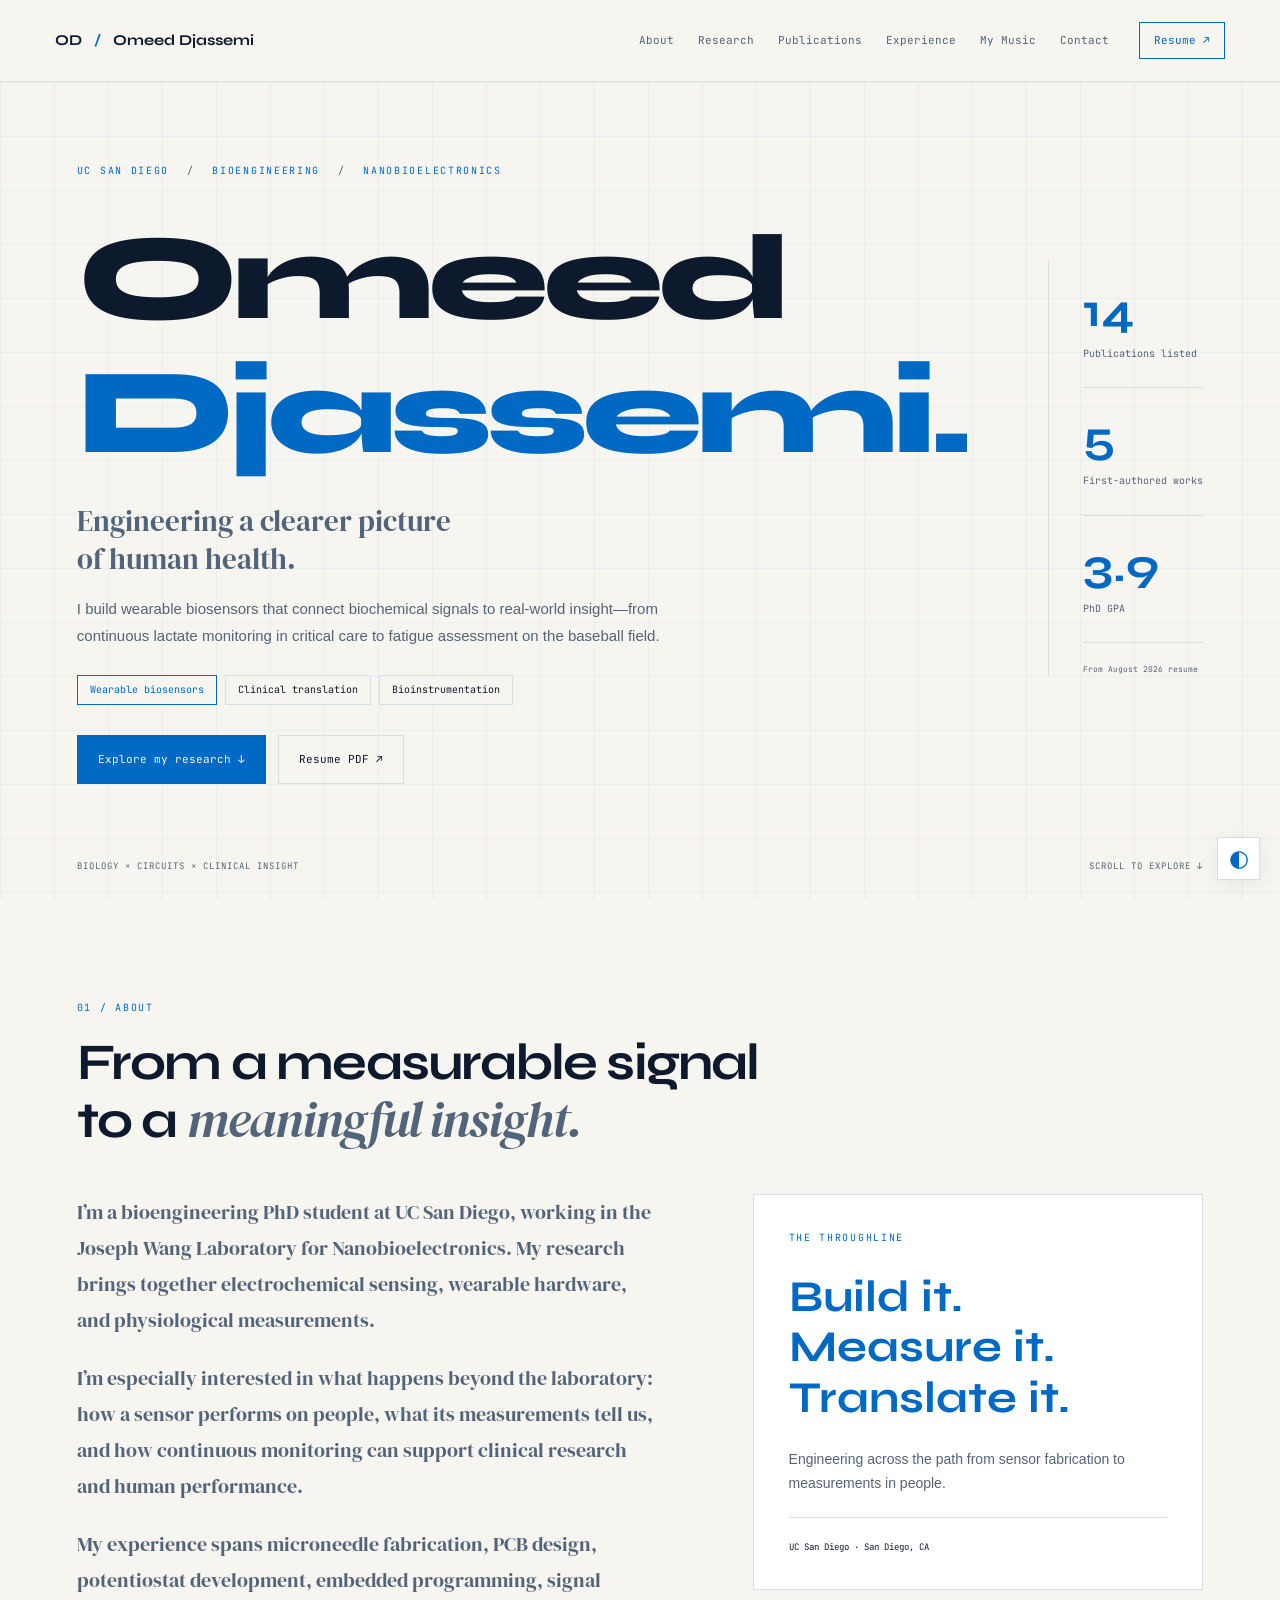
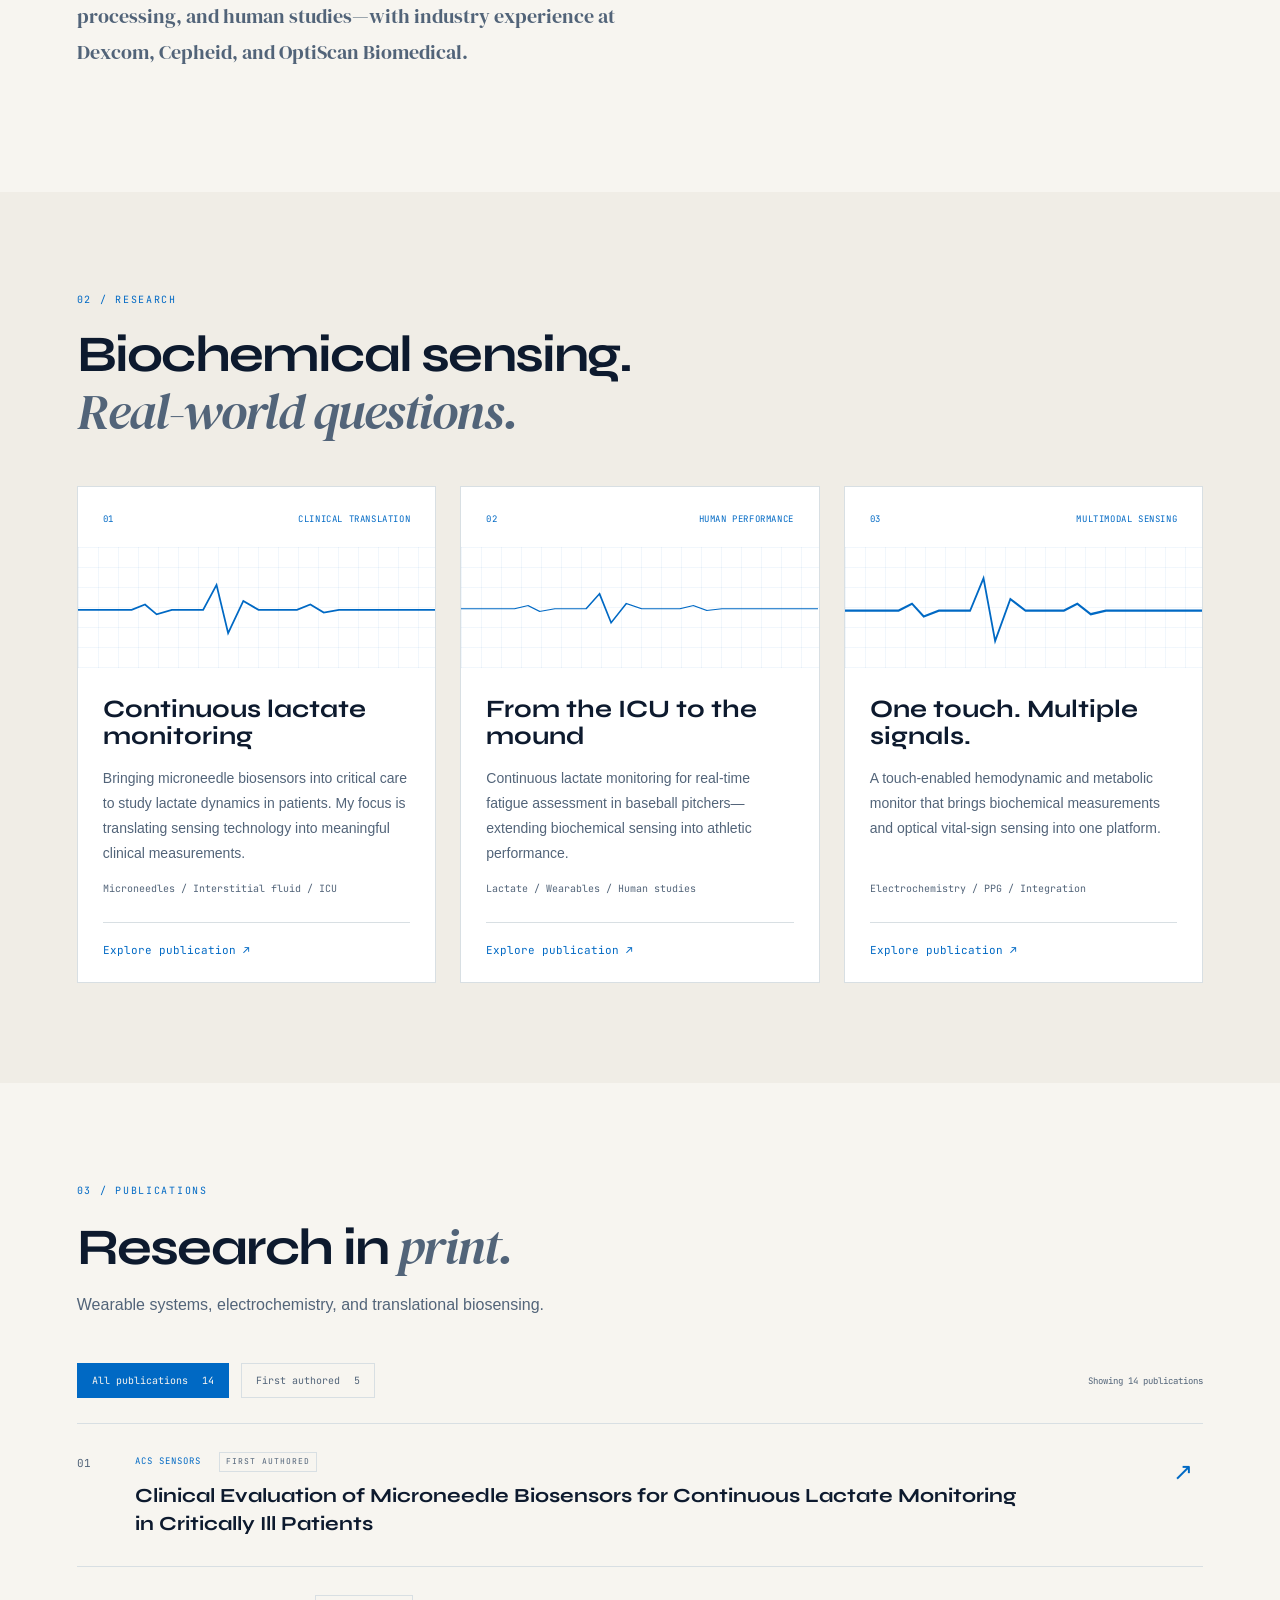
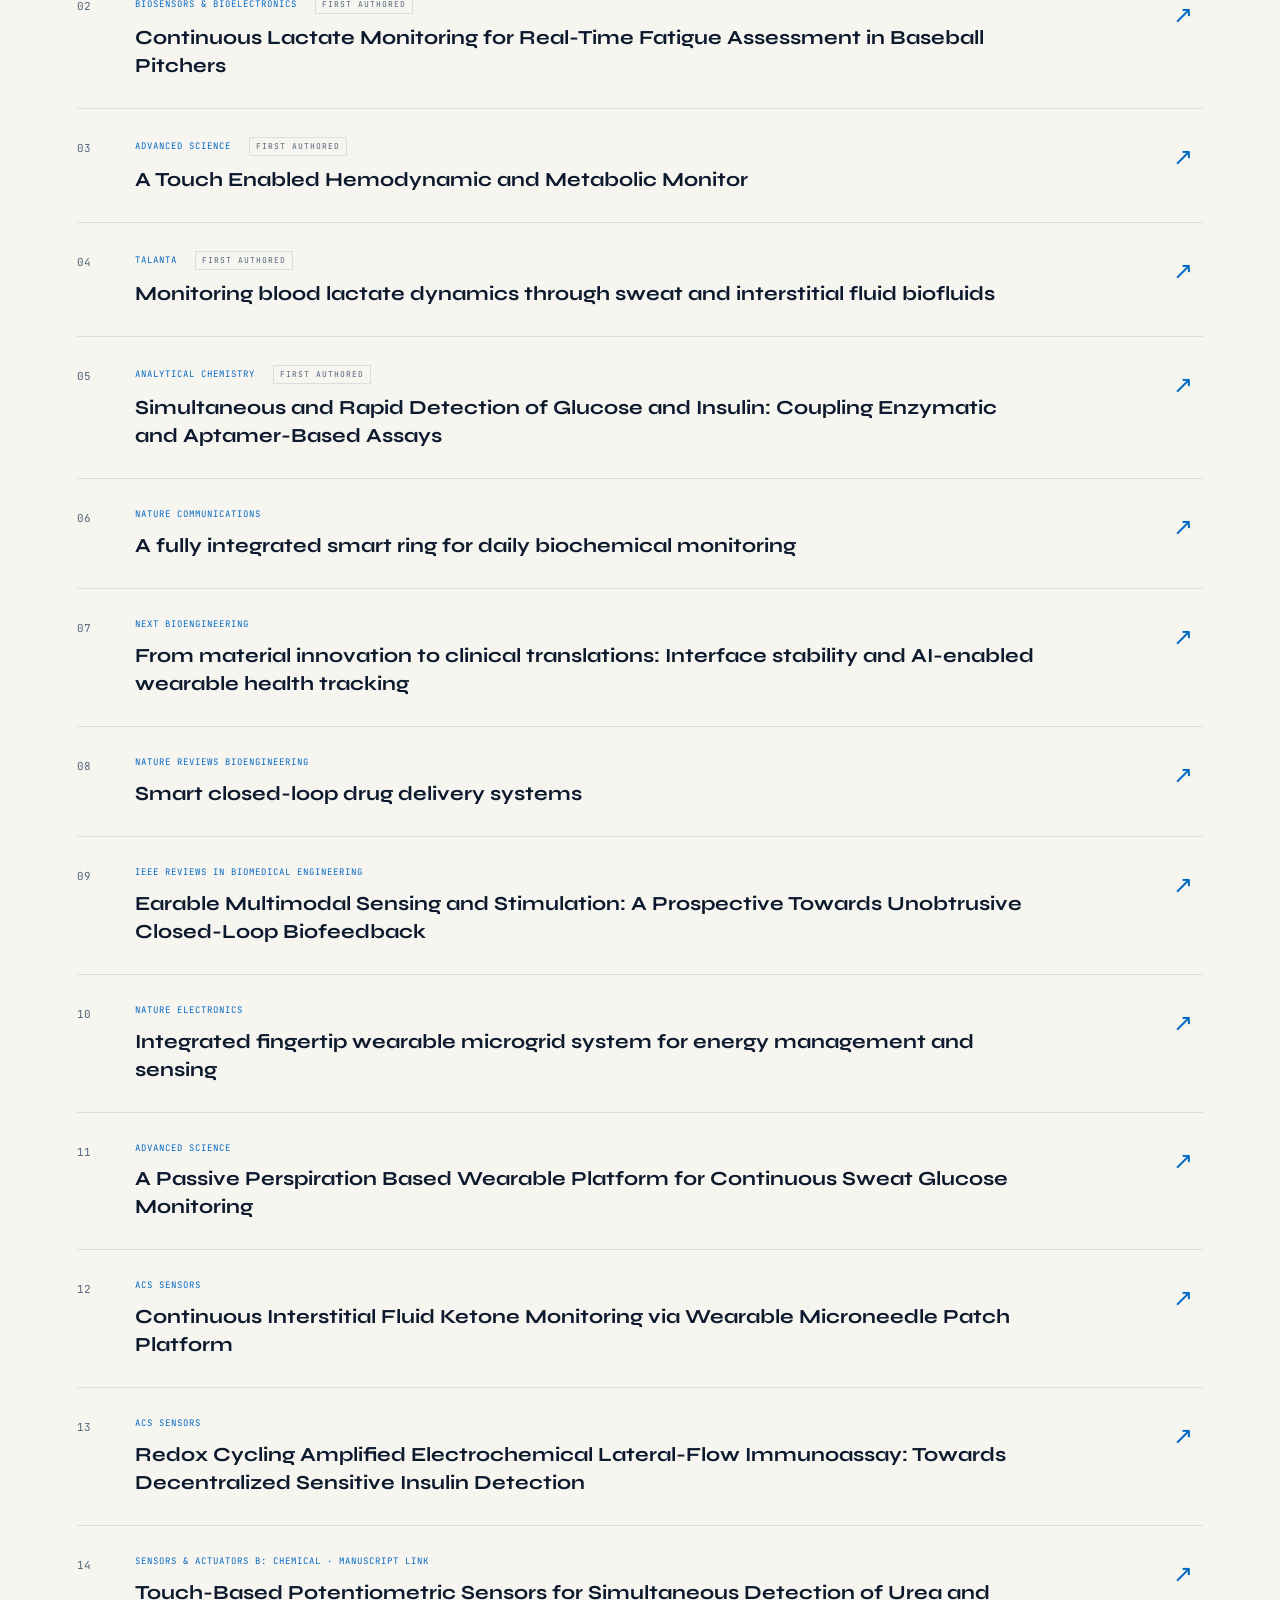
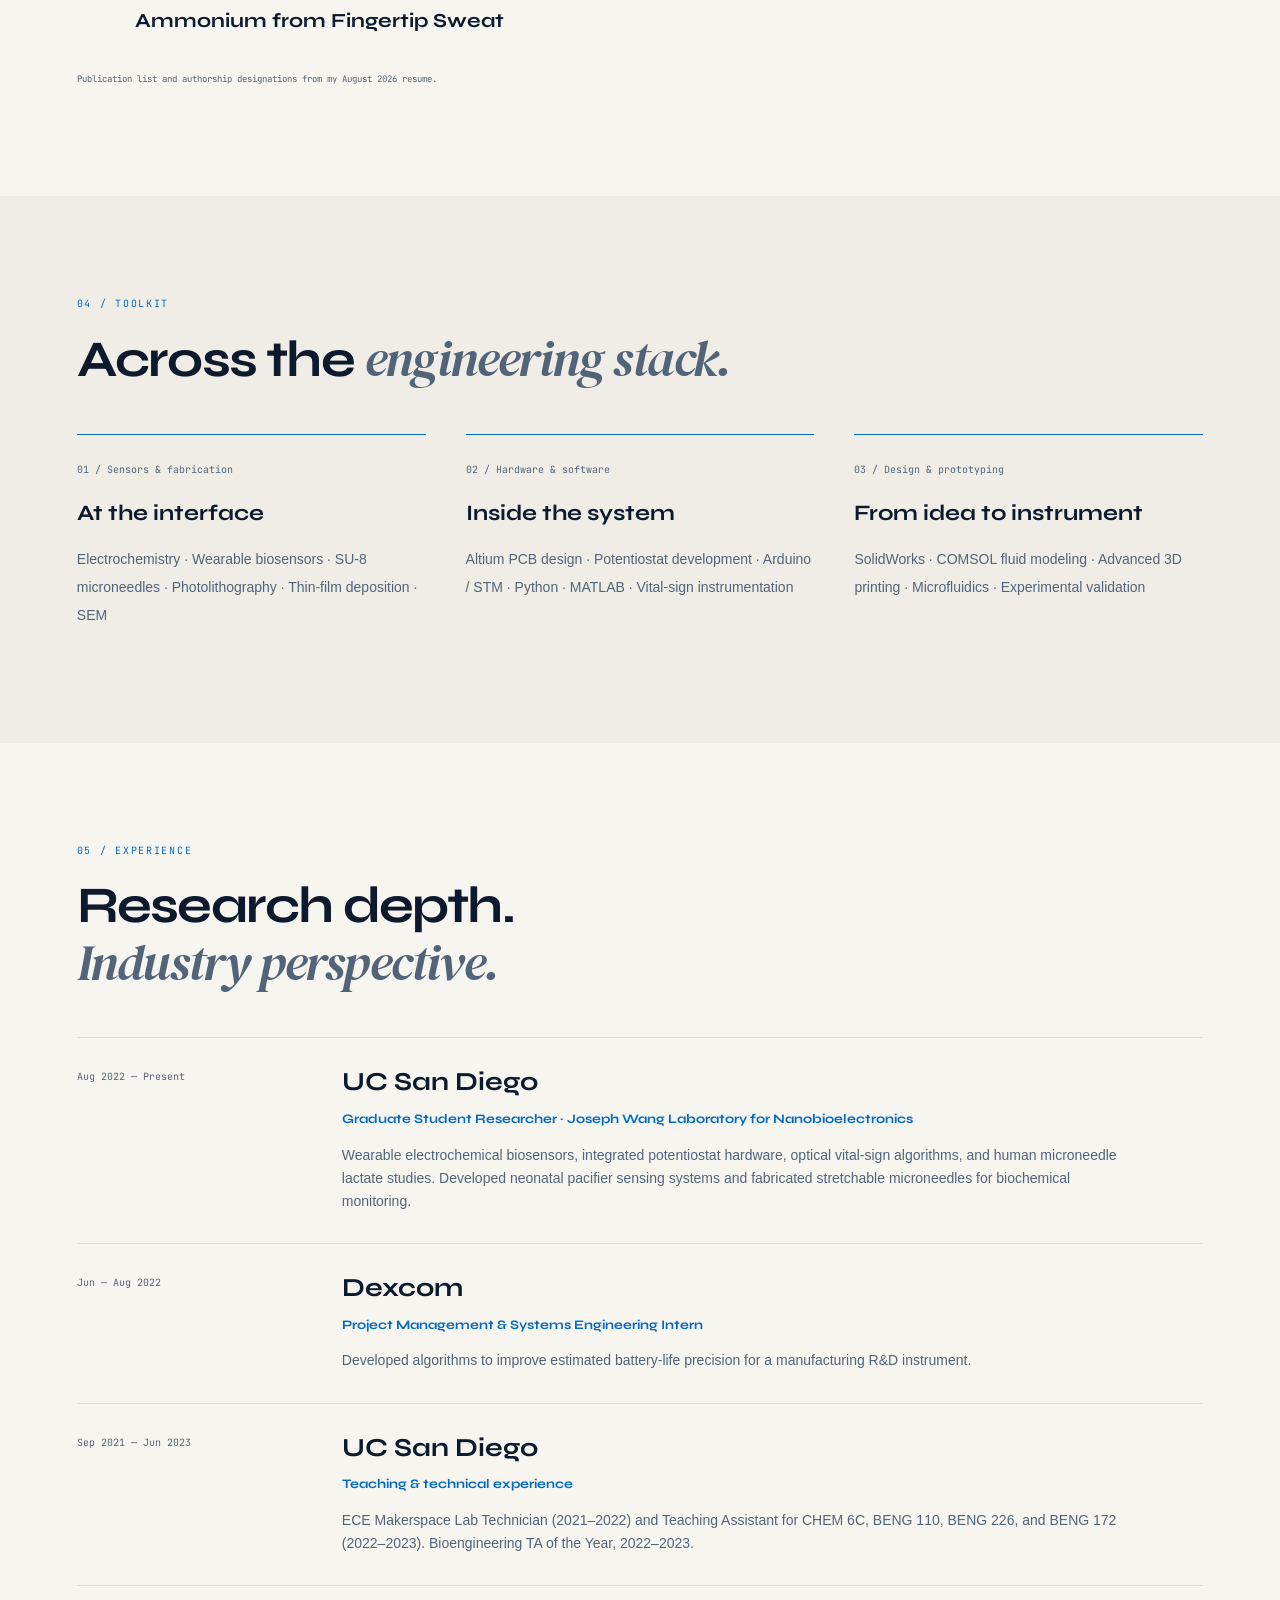
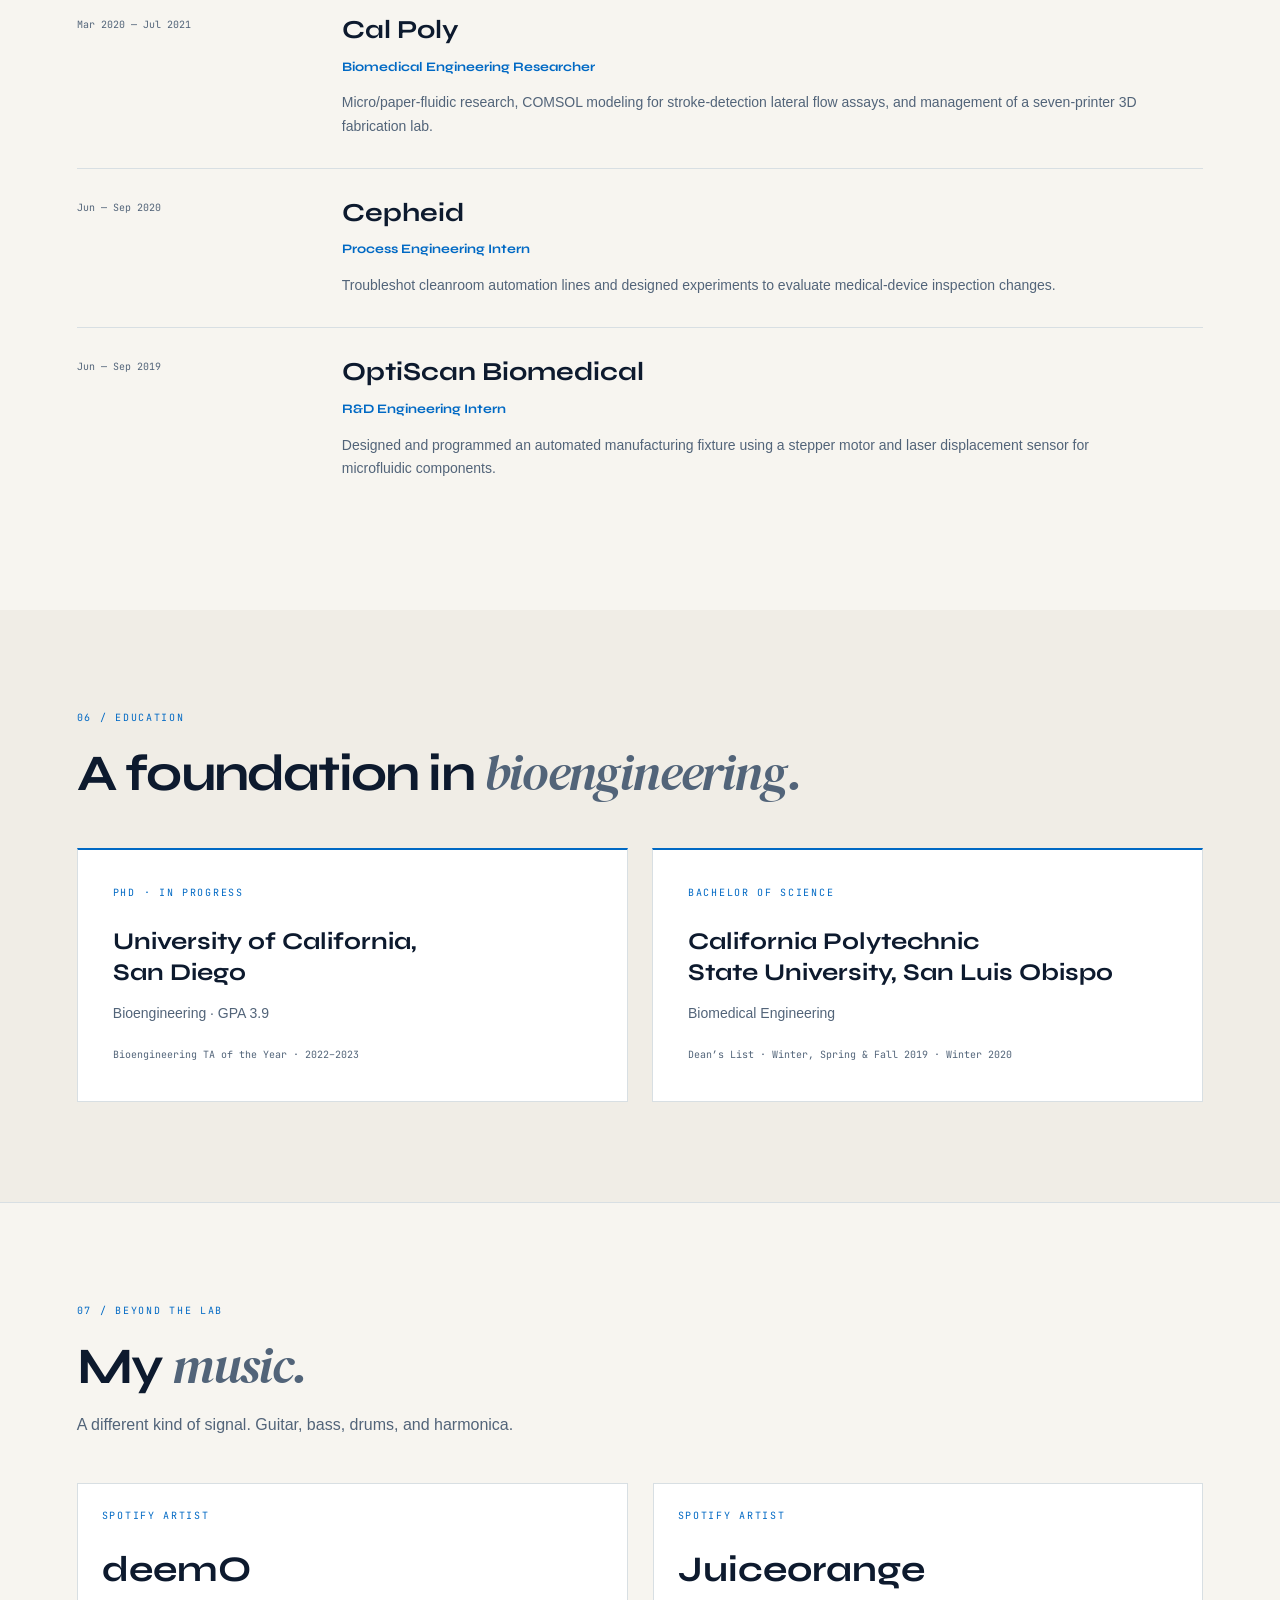
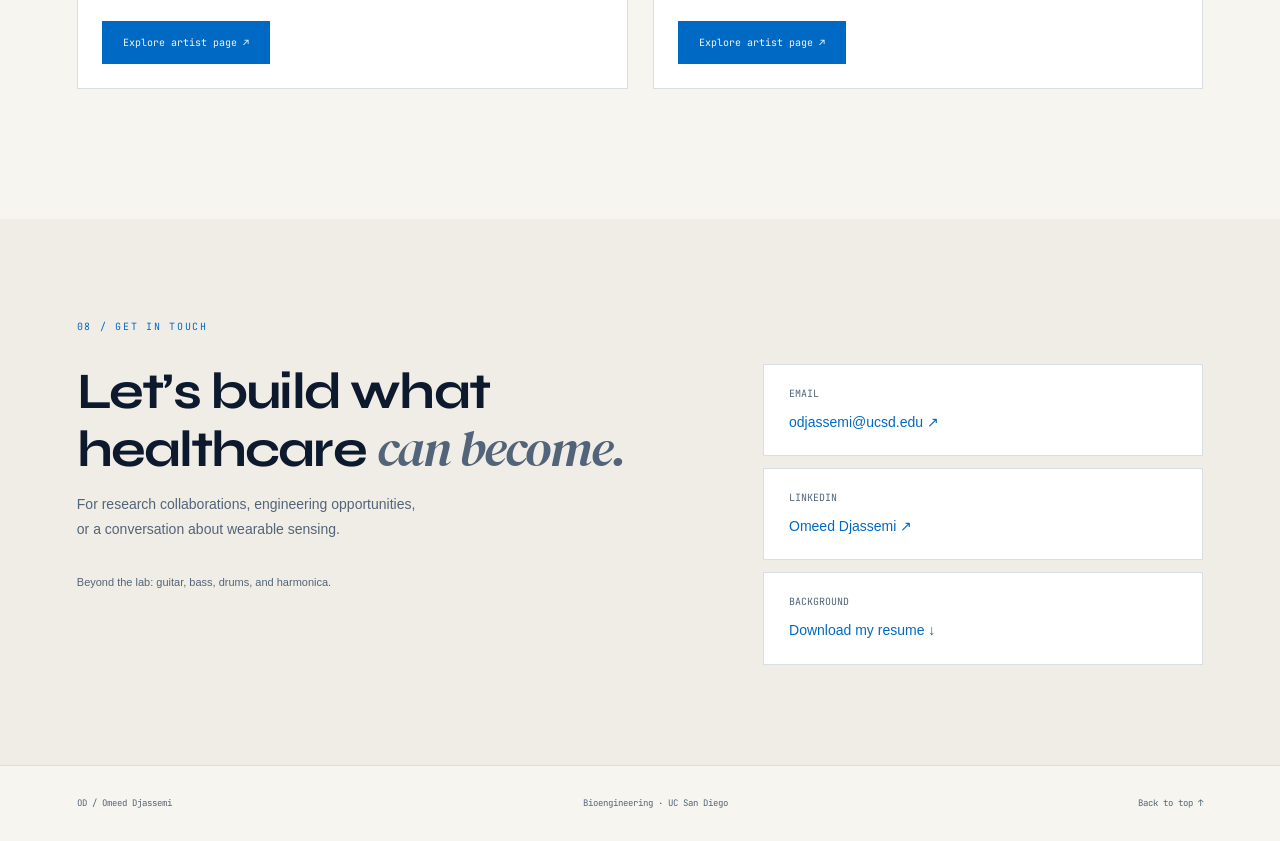
==== index.html @ f7136134 "Publish portfolio with research, publications, and music" ====
<!doctype html><html lang="en" data-theme="light"><head><meta charset="utf-8"><meta name="viewport" content="width=device-width, initial-scale=1"><title>Omeed Djassemi — Bioengineering & Wearable Biosensors</title><meta name="description" content="Omeed Djassemi, UC San Diego bioengineering researcher. Wearable biosensors, continuous lactate monitoring, and clinical translation."><meta name="theme-color" content="#f7f5f0"><link rel="stylesheet" href="style.css"><link rel="icon" href="favicon.svg" type="image/svg+xml"></head><body><a class="skip" href="#main">Skip to content</a><header><a class="logo" href="#home">OD<span> / </span>Omeed Djassemi</a><button id="menu" aria-label="Open navigation" aria-expanded="false" aria-controls="navigation">Menu +</button><nav id="navigation"><a href="#about">About</a><a href="#research">Research</a><a href="#publications">Publications</a><a href="#experience">Experience</a><a href="#music">My Music</a><a href="#contact">Contact</a></nav><a class="resume" href="resume.pdf" target="_blank" rel="noopener">Resume ↗</a></header><main id="main"><section class="hero" id="home"><div class="hero-main"><p class="eyebrow">UC San Diego <span>/</span> Bioengineering <span>/</span> Nanobioelectronics</p><h1>Omeed<br><span>Djassemi.</span></h1><p class="lead">Engineering a clearer picture<br>of human health.</p><p class="intro">I build wearable biosensors that connect biochemical signals to real-world insight—from continuous lactate monitoring in critical care to fatigue assessment on the baseball field.</p><div class="tags"><span>Wearable biosensors</span><span>Clinical translation</span><span>Bioinstrumentation</span></div><div class="actions"><a class="button primary" href="#research">Explore my research ↓</a><a class="button" href="resume.pdf" target="_blank" rel="noopener">Resume PDF ↗</a></div></div><aside class="hero-stats"><div><strong>14</strong><span>Publications listed</span></div><div><strong>5</strong><span>First-authored works</span></div><div><strong>3.9</strong><span>PhD GPA</span></div><small>From August 2026 resume</small></aside><div class="hero-foot"><span>Biology × Circuits × Clinical insight</span><a href="#about">Scroll to explore ↓</a></div></section><section id="about"><div class="section-heading"><span class="eyebrow">01 / About</span><h2>From a measurable signal<br>to a <em>meaningful insight.</em></h2></div><div class="about-grid"><div class="body-copy"><p>I’m a bioengineering PhD student at UC San Diego, working in the Joseph Wang Laboratory for Nanobioelectronics. My research brings together electrochemical sensing, wearable hardware, and physiological measurements.</p><p>I’m especially interested in what happens beyond the laboratory: how a sensor performs on people, what its measurements tell us, and how continuous monitoring can support clinical research and human performance.</p><p>My experience spans microneedle fabrication, PCB design, potentiostat development, embedded programming, signal processing, and human studies—with industry experience at Dexcom, Cepheid, and OptiScan Biomedical.</p></div><aside class="about-note"><span class="eyebrow">The throughline</span><h3>Build it.<br>Measure it.<br>Translate it.</h3><p>Engineering across the path from sensor fabrication to measurements in people.</p><div class="note-footer">UC San Diego · San Diego, CA</div></aside></div></section><section id="research" class="tinted"><div class="section-heading"><span class="eyebrow">02 / Research</span><h2>Biochemical sensing.<br><em>Real-world questions.</em></h2></div><div class="research-grid"><article class="research-card"><div class="card-top"><span>01</span><span>Clinical translation</span></div><div class="signal" aria-hidden="true"><svg viewBox="0 0 400 90"><path d="M0 48 H60 L75 42 L88 53 L105 48 H140 L155 20 L168 74 L185 38 L202 48 H245 L260 42 L275 51 L292 48 H400"/></svg></div><h3>Continuous lactate monitoring</h3><p>Bringing microneedle biosensors into critical care to study lactate dynamics in patients. My focus is translating sensing technology into meaningful clinical measurements.</p><span class="micro">Microneedles / Interstitial fluid / ICU</span><a href="https://doi.org/10.1021/acssensors.5c03699" target="_blank" rel="noopener">Explore publication ↗</a></article><article class="research-card"><div class="card-top"><span>02</span><span>Human performance</span></div><div class="signal" aria-hidden="true"><svg viewBox="0 0 400 90"><path d="M0 48 H60 L75 42 L88 53 L105 48 H140 L155 20 L168 74 L185 38 L202 48 H245 L260 42 L275 51 L292 48 H400"/></svg></div><h3>From the ICU to the mound</h3><p>Continuous lactate monitoring for real-time fatigue assessment in baseball pitchers—extending biochemical sensing into athletic performance.</p><span class="micro">Lactate / Wearables / Human studies</span><a href="https://doi.org/10.1016/j.bios.2026.118611" target="_blank" rel="noopener">Explore publication ↗</a></article><article class="research-card"><div class="card-top"><span>03</span><span>Multimodal sensing</span></div><div class="signal" aria-hidden="true"><svg viewBox="0 0 400 90"><path d="M0 48 H60 L75 42 L88 53 L105 48 H140 L155 20 L168 74 L185 38 L202 48 H245 L260 42 L275 51 L292 48 H400"/></svg></div><h3>One touch. Multiple signals.</h3><p>A touch-enabled hemodynamic and metabolic monitor that brings biochemical measurements and optical vital-sign sensing into one platform.</p><span class="micro">Electrochemistry / PPG / Integration</span><a href="https://doi.org/10.1002/advs.202502138" target="_blank" rel="noopener">Explore publication ↗</a></article></div></section><section id="publications"><div class="section-heading"><span class="eyebrow">03 / Publications</span><h2>Research in <em>print.</em></h2><p>Wearable systems, electrochemistry, and translational biosensing.</p></div><div class="pub-controls" role="group" aria-label="Publication filters"><button class="active" data-filter="all" aria-pressed="true">All publications <span>14</span></button><button data-filter="first" aria-pressed="false">First authored <span>5</span></button><span id="pub-count" aria-live="polite">Showing 14 publications</span></div><div class="pub-list"><article class="publication" data-first="true"><span class="pub-number">01</span><div><span class="eyebrow">ACS Sensors <b class="badge">First authored</b></span><h3><a href="https://doi.org/10.1021/acssensors.5c03699" target="_blank" rel="noopener">Clinical Evaluation of Microneedle Biosensors for Continuous Lactate Monitoring in Critically Ill Patients</a></h3></div><a class="arrow" href="https://doi.org/10.1021/acssensors.5c03699" aria-label="Read Clinical Evaluation of Microneedle Biosensors for Continuous Lactate Monitoring in Critically Ill Patients" target="_blank" rel="noopener">↗</a></article><article class="publication" data-first="true"><span class="pub-number">02</span><div><span class="eyebrow">Biosensors &amp; Bioelectronics <b class="badge">First authored</b></span><h3><a href="https://doi.org/10.1016/j.bios.2026.118611" target="_blank" rel="noopener">Continuous Lactate Monitoring for Real-Time Fatigue Assessment in Baseball Pitchers</a></h3></div><a class="arrow" href="https://doi.org/10.1016/j.bios.2026.118611" aria-label="Read Continuous Lactate Monitoring for Real-Time Fatigue Assessment in Baseball Pitchers" target="_blank" rel="noopener">↗</a></article><article class="publication" data-first="true"><span class="pub-number">03</span><div><span class="eyebrow">Advanced Science <b class="badge">First authored</b></span><h3><a href="https://doi.org/10.1002/advs.202502138" target="_blank" rel="noopener">A Touch Enabled Hemodynamic and Metabolic Monitor</a></h3></div><a class="arrow" href="https://doi.org/10.1002/advs.202502138" aria-label="Read A Touch Enabled Hemodynamic and Metabolic Monitor" target="_blank" rel="noopener">↗</a></article><article class="publication" data-first="true"><span class="pub-number">04</span><div><span class="eyebrow">Talanta <b class="badge">First authored</b></span><h3><a href="https://doi.org/10.1016/j.talanta.2025.128985" target="_blank" rel="noopener">Monitoring blood lactate dynamics through sweat and interstitial fluid biofluids</a></h3></div><a class="arrow" href="https://doi.org/10.1016/j.talanta.2025.128985" aria-label="Read Monitoring blood lactate dynamics through sweat and interstitial fluid biofluids" target="_blank" rel="noopener">↗</a></article><article class="publication" data-first="true"><span class="pub-number">05</span><div><span class="eyebrow">Analytical Chemistry <b class="badge">First authored</b></span><h3><a href="https://doi.org/10.1021/acs.analchem.4c04289" target="_blank" rel="noopener">Simultaneous and Rapid Detection of Glucose and Insulin: Coupling Enzymatic and Aptamer-Based Assays</a></h3></div><a class="arrow" href="https://doi.org/10.1021/acs.analchem.4c04289" aria-label="Read Simultaneous and Rapid Detection of Glucose and Insulin: Coupling Enzymatic and Aptamer-Based Assays" target="_blank" rel="noopener">↗</a></article><article class="publication" data-first="false"><span class="pub-number">06</span><div><span class="eyebrow">Nature Communications</span><h3><a href="https://doi.org/10.1038/s41467-026-75980-z" target="_blank" rel="noopener">A fully integrated smart ring for daily biochemical monitoring</a></h3></div><a class="arrow" href="https://doi.org/10.1038/s41467-026-75980-z" aria-label="Read A fully integrated smart ring for daily biochemical monitoring" target="_blank" rel="noopener">↗</a></article><article class="publication" data-first="false"><span class="pub-number">07</span><div><span class="eyebrow">Next Bioengineering</span><h3><a href="https://doi.org/10.1016/j.nxbio.2026.100038" target="_blank" rel="noopener">From material innovation to clinical translations: Interface stability and AI-enabled wearable health tracking</a></h3></div><a class="arrow" href="https://doi.org/10.1016/j.nxbio.2026.100038" aria-label="Read From material innovation to clinical translations: Interface stability and AI-enabled wearable health tracking" target="_blank" rel="noopener">↗</a></article><article class="publication" data-first="false"><span class="pub-number">08</span><div><span class="eyebrow">Nature Reviews Bioengineering</span><h3><a href="https://doi.org/10.1038/s44222-025-00328-z" target="_blank" rel="noopener">Smart closed-loop drug delivery systems</a></h3></div><a class="arrow" href="https://doi.org/10.1038/s44222-025-00328-z" aria-label="Read Smart closed-loop drug delivery systems" target="_blank" rel="noopener">↗</a></article><article class="publication" data-first="false"><span class="pub-number">09</span><div><span class="eyebrow">IEEE Reviews in Biomedical Engineering</span><h3><a href="https://doi.org/10.1109/RBME.2024.3508713" target="_blank" rel="noopener">Earable Multimodal Sensing and Stimulation: A Prospective Towards Unobtrusive Closed-Loop Biofeedback</a></h3></div><a class="arrow" href="https://doi.org/10.1109/RBME.2024.3508713" aria-label="Read Earable Multimodal Sensing and Stimulation: A Prospective Towards Unobtrusive Closed-Loop Biofeedback" target="_blank" rel="noopener">↗</a></article><article class="publication" data-first="false"><span class="pub-number">10</span><div><span class="eyebrow">Nature Electronics</span><h3><a href="https://doi.org/10.1038/s41928-024-01236-7" target="_blank" rel="noopener">Integrated fingertip wearable microgrid system for energy management and sensing</a></h3></div><a class="arrow" href="https://doi.org/10.1038/s41928-024-01236-7" aria-label="Read Integrated fingertip wearable microgrid system for energy management and sensing" target="_blank" rel="noopener">↗</a></article><article class="publication" data-first="false"><span class="pub-number">11</span><div><span class="eyebrow">Advanced Science</span><h3><a href="https://doi.org/10.1002/advs.202405518" target="_blank" rel="noopener">A Passive Perspiration Based Wearable Platform for Continuous Sweat Glucose Monitoring</a></h3></div><a class="arrow" href="https://doi.org/10.1002/advs.202405518" aria-label="Read A Passive Perspiration Based Wearable Platform for Continuous Sweat Glucose Monitoring" target="_blank" rel="noopener">↗</a></article><article class="publication" data-first="false"><span class="pub-number">12</span><div><span class="eyebrow">ACS Sensors</span><h3><a href="https://doi.org/10.1021/acssensors.3c02677" target="_blank" rel="noopener">Continuous Interstitial Fluid Ketone Monitoring via Wearable Microneedle Patch Platform</a></h3></div><a class="arrow" href="https://doi.org/10.1021/acssensors.3c02677" aria-label="Read Continuous Interstitial Fluid Ketone Monitoring via Wearable Microneedle Patch Platform" target="_blank" rel="noopener">↗</a></article><article class="publication" data-first="false"><span class="pub-number">13</span><div><span class="eyebrow">ACS Sensors</span><h3><a href="https://doi.org/10.1021/acssensors.3c01445" target="_blank" rel="noopener">Redox Cycling Amplified Electrochemical Lateral-Flow Immunoassay: Towards Decentralized Sensitive Insulin Detection</a></h3></div><a class="arrow" href="https://doi.org/10.1021/acssensors.3c01445" aria-label="Read Redox Cycling Amplified Electrochemical Lateral-Flow Immunoassay: Towards Decentralized Sensitive Insulin Detection" target="_blank" rel="noopener">↗</a></article><article class="publication" data-first="false"><span class="pub-number">14</span><div><span class="eyebrow">Sensors &amp; Actuators B: Chemical · manuscript link</span><h3><a href="https://doi.org/10.2139/ssrn.4748241" target="_blank" rel="noopener">Touch-Based Potentiometric Sensors for Simultaneous Detection of Urea and Ammonium from Fingertip Sweat</a></h3></div><a class="arrow" href="https://doi.org/10.2139/ssrn.4748241" aria-label="Read Touch-Based Potentiometric Sensors for Simultaneous Detection of Urea and Ammonium from Fingertip Sweat" target="_blank" rel="noopener">↗</a></article></div><p class="source-note">Publication list and authorship designations from my August 2026 resume.</p></section><section id="skills" class="tinted"><div class="section-heading"><span class="eyebrow">04 / Toolkit</span><h2>Across the <em>engineering stack.</em></h2></div><div class="skills-grid"><div><span class="micro">01 / Sensors & fabrication</span><h3>At the interface</h3><p>Electrochemistry · Wearable biosensors · SU-8 microneedles · Photolithography · Thin-film deposition · SEM</p></div><div><span class="micro">02 / Hardware & software</span><h3>Inside the system</h3><p>Altium PCB design · Potentiostat development · Arduino / STM · Python · MATLAB · Vital-sign instrumentation</p></div><div><span class="micro">03 / Design & prototyping</span><h3>From idea to instrument</h3><p>SolidWorks · COMSOL fluid modeling · Advanced 3D printing · Microfluidics · Experimental validation</p></div></div></section><section id="experience"><div class="section-heading"><span class="eyebrow">05 / Experience</span><h2>Research depth.<br><em>Industry perspective.</em></h2></div><article class="timeline"><span class="micro">Aug 2022 — Present</span><div><h3>UC San Diego</h3><h4>Graduate Student Researcher · Joseph Wang Laboratory for Nanobioelectronics</h4><p>Wearable electrochemical biosensors, integrated potentiostat hardware, optical vital-sign algorithms, and human microneedle lactate studies. Developed neonatal pacifier sensing systems and fabricated stretchable microneedles for biochemical monitoring.</p></div></article><article class="timeline"><span class="micro">Jun — Aug 2022</span><div><h3>Dexcom</h3><h4>Project Management & Systems Engineering Intern</h4><p>Developed algorithms to improve estimated battery-life precision for a manufacturing R&D instrument.</p></div></article><article class="timeline"><span class="micro">Sep 2021 — Jun 2023</span><div><h3>UC San Diego</h3><h4>Teaching & technical experience</h4><p>ECE Makerspace Lab Technician (2021–2022) and Teaching Assistant for CHEM 6C, BENG 110, BENG 226, and BENG 172 (2022–2023). Bioengineering TA of the Year, 2022–2023.</p></div></article><article class="timeline"><span class="micro">Mar 2020 — Jul 2021</span><div><h3>Cal Poly</h3><h4>Biomedical Engineering Researcher</h4><p>Micro/paper-fluidic research, COMSOL modeling for stroke-detection lateral flow assays, and management of a seven-printer 3D fabrication lab.</p></div></article><article class="timeline"><span class="micro">Jun — Sep 2020</span><div><h3>Cepheid</h3><h4>Process Engineering Intern</h4><p>Troubleshot cleanroom automation lines and designed experiments to evaluate medical-device inspection changes.</p></div></article><article class="timeline"><span class="micro">Jun — Sep 2019</span><div><h3>OptiScan Biomedical</h3><h4>R&D Engineering Intern</h4><p>Designed and programmed an automated manufacturing fixture using a stepper motor and laser displacement sensor for microfluidic components.</p></div></article></section><section id="education" class="tinted"><div class="section-heading"><span class="eyebrow">06 / Education</span><h2>A foundation in <em>bioengineering.</em></h2></div><div class="education-grid"><article><span class="eyebrow">PhD · In progress</span><h3>University of California,<br>San Diego</h3><p>Bioengineering · GPA 3.9</p><span class="micro">Bioengineering TA of the Year · 2022–2023</span></article><article><span class="eyebrow">Bachelor of Science</span><h3>California Polytechnic<br>State University, San Luis Obispo</h3><p>Biomedical Engineering</p><span class="micro">Dean’s List · Winter, Spring & Fall 2019 · Winter 2020</span></article></div></section><section id="music" class="music-section"><div class="section-heading"><span class="eyebrow">07 / Beyond the lab</span><h2>My <em>music.</em></h2><p id="music-description">A different kind of signal. Guitar, bass, drums, and harmonica.</p></div><div id="music-content"></div></section><section id="contact" class="tinted"><span class="eyebrow">08 / Get in touch</span><div class="contact-grid"><div><h2>Let’s build what<br>healthcare <em>can become.</em></h2><p>For research collaborations, engineering opportunities,<br>or a conversation about wearable sensing.</p><p class="personal">Beyond the lab: guitar, bass, drums, and harmonica.</p></div><div class="contact-links"><a href="mailto:odjassemi@ucsd.edu"><span class="micro">Email</span><strong>odjassemi@ucsd.edu ↗</strong></a><a href="https://www.linkedin.com/in/omeed-djassemi/" target="_blank" rel="noopener"><span class="micro">LinkedIn</span><strong>Omeed Djassemi ↗</strong></a><a href="resume.pdf" target="_blank" rel="noopener"><span class="micro">Background</span><strong>Download my resume ↓</strong></a></div></div></section></main><footer><span>OD / Omeed Djassemi</span><span>Bioengineering · UC San Diego</span><a href="#home">Back to top ↑</a></footer><button id="theme" aria-label="Switch to dark mode" title="Switch color theme">◐</button><script src="music-config.js"></script><script src="music.js"></script><script src="script.js"></script></body></html>
---- style.css ----
@import url('https://fonts.googleapis.com/css2?family=Syne:wght@400;500;600;700;800&family=JetBrains+Mono:wght@400;500&family=DM+Serif+Display:ital@0;1&display=swap');
:root{--bg:#f7f5f0;--tint:#f0ede6;--surface:#fff;--ink:#0d1a2e;--muted:#526479;--blue:#0069c4;--border:#d8dfe3;--grid:rgba(0,105,196,.055)}[data-theme=dark]{--bg:#080e16;--tint:#101925;--surface:#142132;--ink:#edf2f7;--muted:#a3b3c5;--blue:#52bfff;--border:#2a3a4d;--grid:rgba(82,191,255,.055)}*{box-sizing:border-box}html{scroll-behavior:smooth;scroll-padding-top:90px}body{margin:0;background:var(--bg);color:var(--ink);font-family:Arial,sans-serif;line-height:1.65}a{color:inherit;text-decoration:none}button{font:inherit;cursor:pointer}a,button{-webkit-tap-highlight-color:transparent}a:focus-visible,button:focus-visible{outline:3px solid var(--blue);outline-offset:5px}header{min-height:82px;position:sticky;top:0;z-index:10;display:flex;align-items:center;gap:30px;padding:18px 4.3%;background:var(--bg);border-bottom:1px solid var(--border)}.logo{font-family:'Syne',sans-serif;font-weight:700;white-space:nowrap;font-size:15px}.logo span{color:var(--blue);padding:0 8px}nav{margin-left:auto;display:flex;gap:24px}nav a,.resume,.eyebrow,.micro,.tags,.button,.hero-foot,.hero-stats span,.hero-stats small,.pub-controls,.source-note,footer,.card-top,.note-footer{font-family:'JetBrains Mono',monospace}nav a{font-size:11px;color:var(--muted)}nav a:hover,nav a.current{color:var(--blue)}.resume{font-size:11px;color:var(--blue);border:1px solid var(--blue);padding:8px 14px}#menu{display:none}section{padding:100px max(6%,calc((100vw - 1280px)/2));scroll-margin-top:0}.hero{position:relative;min-height:calc(100svh - 82px);display:flex;align-items:center;gap:60px;padding-top:65px;padding-bottom:110px;background-image:linear-gradient(var(--grid) 1px,transparent 1px),linear-gradient(90deg,var(--grid) 1px,transparent 1px);background-size:54px 54px}.hero-main{flex:1}.eyebrow{font-size:10px;color:var(--blue);letter-spacing:1.7px;text-transform:uppercase;display:block}.hero .eyebrow span{padding:0 10px;color:var(--muted)}h1,h2,h3,h4{font-family:'Syne',Arial,sans-serif;line-height:1.1;margin:0}h1{font-size:clamp(70px,9.5vw,145px);font-weight:800;letter-spacing:-6px;margin:32px 0 24px}h1>span{color:var(--blue)}.lead{font-family:'DM Serif Display',Georgia,serif;font-size:29px;line-height:1.3;margin:0 0 16px}.intro{max-width:620px;font-size:15px;color:var(--muted);line-height:1.8}.tags{display:flex;flex-wrap:wrap;gap:8px;margin-top:26px}.tags span{font-size:10px;padding:6px 12px;border:1px solid var(--border);background:var(--bg)}.tags span:first-child{color:var(--blue);border-color:var(--blue)}.actions{display:flex;flex-wrap:wrap;gap:12px;margin-top:30px}.button{font-size:11px;padding:14px 20px;border:1px solid var(--border)}.primary{background:var(--blue);border-color:var(--blue);color:var(--bg)}.button:hover{transform:translateY(-2px)}.hero-stats{min-width:145px;border-left:1px solid var(--border);padding-left:34px}.hero-stats div{padding:22px 0;border-bottom:1px solid var(--border)}.hero-stats strong{font:700 47px 'Syne',sans-serif;color:var(--blue);display:block}.hero-stats span{font-size:10px;color:var(--muted)}.hero-stats small{display:block;font-size:8px;max-width:120px;color:var(--muted);margin-top:20px}.hero-foot{position:absolute;left:6%;right:6%;bottom:26px;display:flex;justify-content:space-between;font-size:9px;text-transform:uppercase;letter-spacing:1px;color:var(--muted)}.section-heading{margin-bottom:45px}.section-heading .eyebrow{margin-bottom:18px}h2{font-size:clamp(32px,4vw,54px);font-weight:700;letter-spacing:-1.8px}h2 em{font-family:'DM Serif Display',Georgia,serif;font-weight:400;color:var(--muted)}.section-heading>p,section p{color:var(--muted)}.about-grid{display:grid;grid-template-columns:1.3fr 1fr;gap:90px}.body-copy p{font-family:'DM Serif Display',Georgia,serif;font-size:20px;line-height:1.8;margin:0 0 22px}.about-note{border:1px solid var(--border);padding:35px;background:var(--surface);align-self:start}.about-note h3{font-size:44px;line-height:1.15;margin:25px 0;color:var(--blue)}.about-note p{font-size:14px}.note-footer{font-size:9px;border-top:1px solid var(--border);padding-top:22px;margin-top:22px}.tinted{background:var(--tint)}.research-grid{display:grid;grid-template-columns:repeat(3,1fr);gap:24px}.research-card{background:var(--surface);padding:25px;border:1px solid var(--border);display:flex;flex-direction:column}.card-top{display:flex;justify-content:space-between;font-size:9px;color:var(--blue);text-transform:uppercase;letter-spacing:.6px}.signal{margin:20px -25px 28px;background-image:linear-gradient(var(--grid) 1px,transparent 1px),linear-gradient(90deg,var(--grid) 1px,transparent 1px);background-size:20px 20px;padding:20px 0}.signal svg{width:100%;display:block;stroke:var(--blue);stroke-width:2;fill:none}.research-card:nth-child(2) .signal svg{transform:scaleY(.6)}.research-card:nth-child(3) .signal svg{transform:scaleY(1.3)}.research-card h3{font-size:25px;min-height:56px}.research-card p{font-size:14px;line-height:1.8}.micro{font-size:10px;color:var(--muted);line-height:1.7}.research-card .micro{margin-top:auto}.research-card>a{display:block;font:11px 'JetBrains Mono',monospace;border-top:1px solid var(--border);padding-top:20px;margin-top:25px;color:var(--blue)}.pub-controls{display:flex;align-items:center;gap:12px;margin-bottom:25px}.pub-controls button{font:10px 'JetBrains Mono',monospace;padding:10px 14px;border:1px solid var(--border);color:var(--muted);background:transparent}.pub-controls button.active{background:var(--blue);border-color:var(--blue);color:var(--bg)}.pub-controls button span{margin-left:8px}.pub-controls>span{margin-left:auto;color:var(--muted);font-size:9px}.publication{display:grid;grid-template-columns:40px 1fr 30px;gap:18px;padding:28px 0;border-top:1px solid var(--border);align-items:start}.publication[hidden]{display:none}.pub-number{font:11px 'JetBrains Mono',monospace;color:var(--muted);padding-top:4px}.publication h3{font-size:20px;line-height:1.4;margin-top:10px;max-width:900px}.publication h3 a:hover{color:var(--blue)}.publication .eyebrow{font-size:9px;letter-spacing:1px}.badge{display:inline-block;font-size:8px;font-weight:400;margin-left:12px;border:1px solid var(--border);padding:2px 6px;color:var(--muted)}.arrow{color:var(--blue);font-size:24px}.source-note{font-size:9px}.skills-grid{display:grid;grid-template-columns:repeat(3,1fr);gap:40px}.skills-grid>div{border-top:1px solid var(--blue);padding-top:20px}.skills-grid h3{font-size:22px;margin:20px 0}.skills-grid p{font-size:14px;line-height:2}.timeline{display:grid;grid-template-columns:220px 1fr;gap:45px;padding:30px 0;border-top:1px solid var(--border)}.timeline h3{font-size:26px}.timeline h4{font-size:13px;line-height:1.6;color:var(--blue);margin:12px 0}.timeline p{font-size:14px;max-width:800px;margin-bottom:0}.education-grid{display:grid;grid-template-columns:1fr 1fr;gap:24px}.education-grid article{padding:35px;background:var(--surface);border:1px solid var(--border);border-top:2px solid var(--blue)}.education-grid h3{margin-top:25px;font-size:24px;line-height:1.3}.education-grid p{font-size:14px}.contact-grid{display:grid;grid-template-columns:1.4fr 1fr;gap:70px;margin-top:28px}.contact-grid p{font-size:14px;line-height:1.8}.personal{font-size:11px!important;margin-top:30px}.contact-links{display:grid;gap:12px}.contact-links a{padding:20px 25px;border:1px solid var(--border);background:var(--surface)}.contact-links a:hover{border-color:var(--blue)}.contact-links span{display:block;text-transform:uppercase;margin-bottom:7px}.contact-links strong{font-size:14px;font-weight:500;color:var(--blue)}footer{display:flex;justify-content:space-between;gap:20px;padding:30px 6%;border-top:1px solid var(--border);font-size:9px;color:var(--muted)}#theme{position:fixed;right:20px;bottom:20px;z-index:20;width:43px;height:43px;border:1px solid var(--border);background:var(--surface);color:var(--blue);font-size:23px;box-shadow:0 4px 20px #0001}.skip{position:fixed;top:-100px;z-index:30;background:var(--surface);padding:15px}.skip:focus{top:0}@media(min-width:1600px){.hero-foot{left:calc((100vw - 1280px)/2);right:calc((100vw - 1280px)/2)}}@media(max-width:1100px){nav{gap:14px}header{gap:20px}.logo{font-size:12px}.hero{gap:25px}.hero-stats{padding-left:22px}.research-grid{gap:12px}.research-card{padding:20px}.signal{margin-left:-20px;margin-right:-20px}.about-grid{gap:40px}}@media(max-width:800px){header{padding:14px 6%;min-height:70px;flex-wrap:wrap}.logo{font-size:13px}#menu{display:block;margin-left:auto;border:0;background:none;color:var(--ink);font:11px 'JetBrains Mono',monospace}.resume{font-size:10px}nav{display:none;order:4;flex-basis:100%;margin:0;padding:12px 0;flex-wrap:wrap;gap:20px}nav.open{display:flex}.hero{min-height:auto;padding-top:55px;padding-bottom:85px}.hero-stats{display:none}h1{font-size:clamp(64px,14vw,105px);letter-spacing:-4px}.hero .eyebrow{font-size:8px;line-height:2}.hero .eyebrow span{padding:0 3px}.hero-foot{font-size:7px;gap:20px}.lead{font-size:26px}.intro{font-size:14px}.about-grid,.research-grid,.education-grid,.contact-grid{grid-template-columns:1fr;gap:30px}.research-card h3{min-height:0}.research-card .signal{max-height:150px;overflow:hidden}.skills-grid{grid-template-columns:1fr;gap:30px}section{padding:65px 6%}.body-copy p{font-size:18px}.timeline{grid-template-columns:1fr;gap:12px}.publication{grid-template-columns:23px 1fr 18px;gap:10px}.publication h3{font-size:17px}.badge{margin:7px 0 0;display:table}.pub-controls{flex-wrap:wrap}.pub-controls>span{width:100%;margin:0}.pub-controls button{font-size:9px;padding:10px}.contact-grid{gap:30px}footer{flex-wrap:wrap;padding-right:70px}.about-note h3{font-size:38px}h2{letter-spacing:-1px}}@media(prefers-reduced-motion:reduce){html{scroll-behavior:auto}*{transition:none!important;animation:none!important}}

/* Music and browser-local configuration editor */
.music-section{border-top:1px solid var(--border)}.music-empty{padding:40px;border:1px solid var(--border);background:var(--surface);border-left:3px solid var(--blue)}.music-empty h3{font-size:30px}.music-empty p{max-width:650px;margin-bottom:0}.spotify-link{display:inline-block;margin-bottom:30px}.music-grid{display:grid;grid-template-columns:1fr 1fr;gap:25px}.music-grid article{padding:24px;background:var(--surface);border:1px solid var(--border)}.music-grid h3{font-size:22px;line-height:1.4;margin-bottom:15px}.music-grid p{font-size:14px}.music-grid iframe{width:100%;border:0;border-radius:12px;display:block;margin:18px 0}.music-grid article>a{font:10px 'JetBrains Mono',monospace;color:var(--blue)}.editor{max-width:1000px;margin:auto;padding:55px 6%}.editor h1{font-size:48px;letter-spacing:-2px}.editor h2{font-size:30px;letter-spacing:-1px;margin-top:30px}.editor>p{color:var(--muted)}.editor label{display:block;font-size:14px;margin:22px 0}.editor input,.editor textarea{display:block;width:100%;padding:14px;margin-top:8px;background:var(--surface);color:var(--ink);border:1px solid var(--border);font:inherit}.editor input:focus,.editor textarea:focus{outline:2px solid var(--blue)}.editor small{color:var(--muted);display:block;margin-top:6px}.editor fieldset{margin:20px 0;padding:20px;border:1px solid var(--border)}.editor legend{font:11px 'JetBrains Mono',monospace;color:var(--blue)}.editor-actions{display:flex;gap:12px;flex-wrap:wrap;margin-top:25px}.editor .button{color:var(--blue);background:var(--surface)}.editor .primary{color:var(--bg);background:var(--blue)}#editor-status{min-height:26px;color:var(--blue);font-size:13px}.editor-preview{padding:40px 0;border-top:1px solid var(--border);margin-top:40px}@media(max-width:1100px){nav{gap:12px}nav a{font-size:10px}}@media(max-width:700px){.music-grid{grid-template-columns:1fr}.music-empty{padding:25px}.editor h1{font-size:38px}.editor .music-grid article{padding:16px}}

.artist-grid{margin-bottom:30px}.artist-grid .eyebrow{margin-bottom:20px}.artist-grid h3{font-size:36px;margin-bottom:26px}.artist-grid .spotify-link{margin-bottom:0;color:var(--bg)}
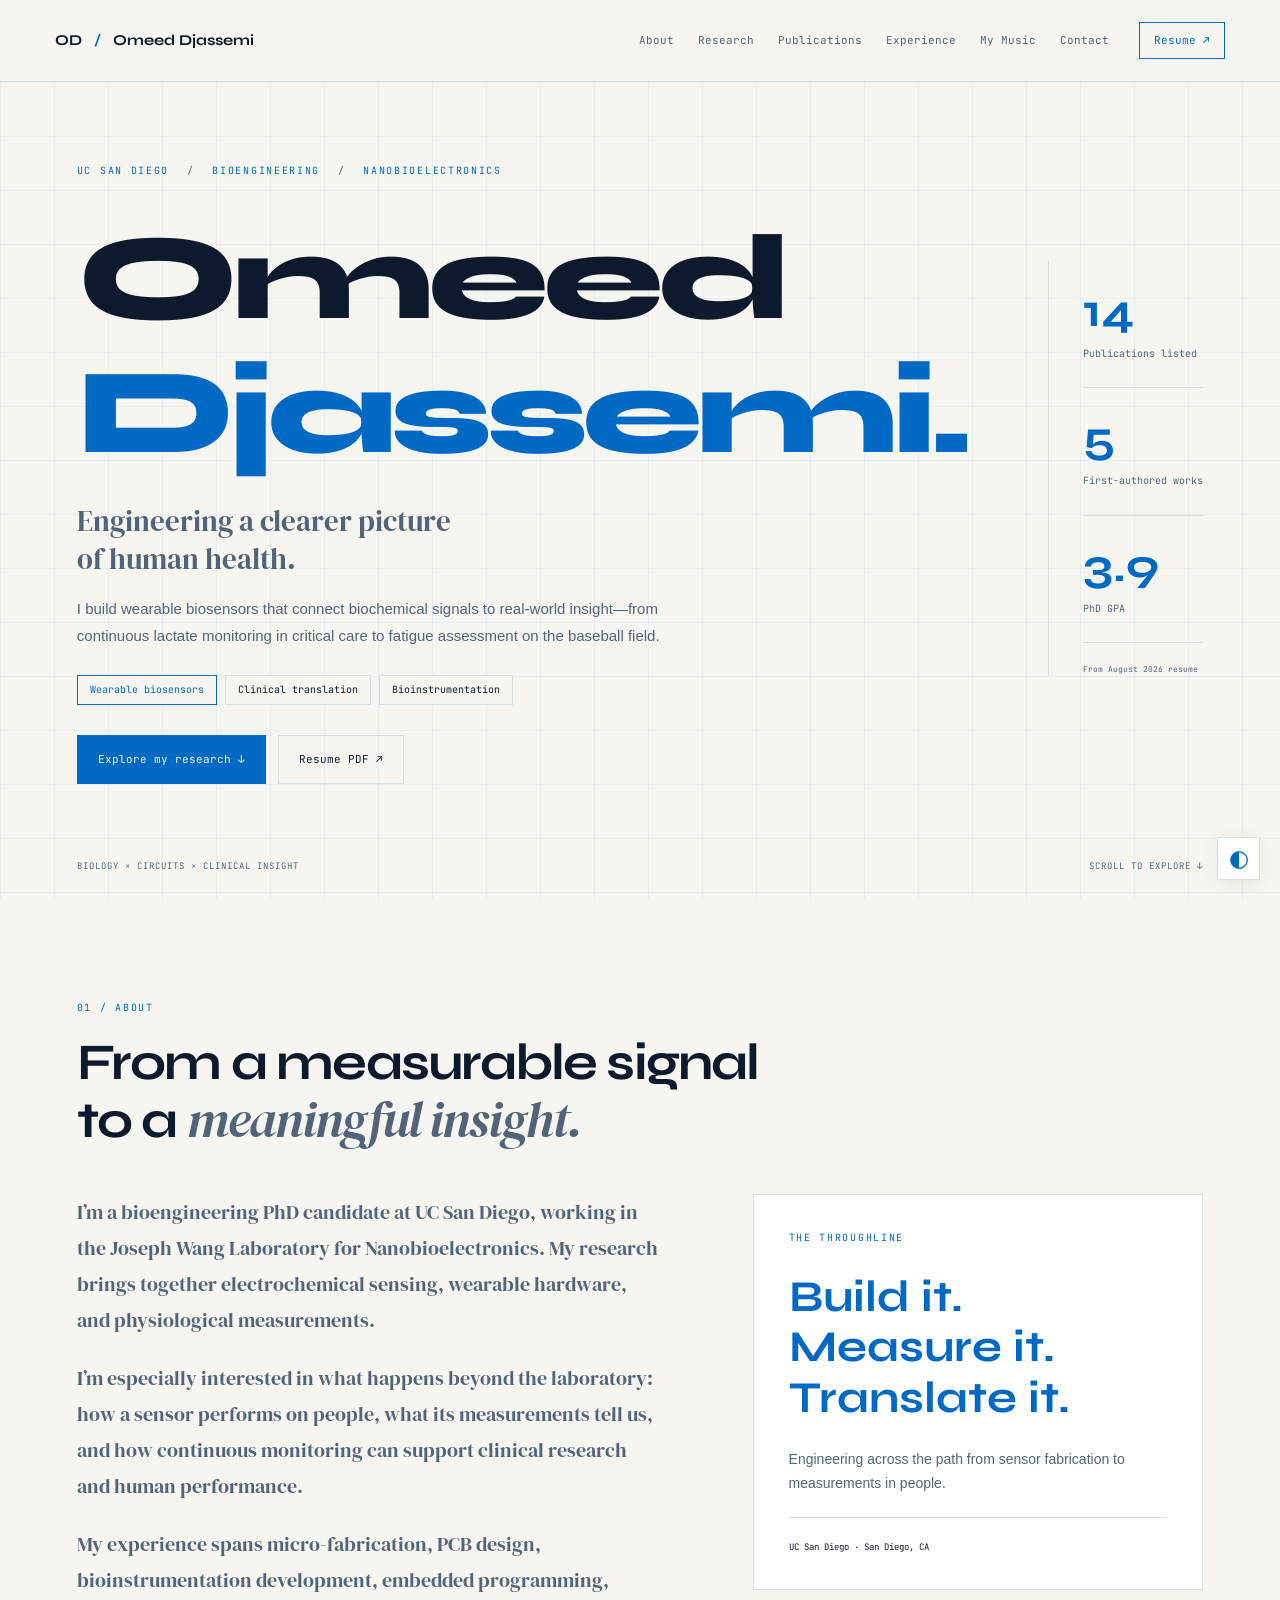
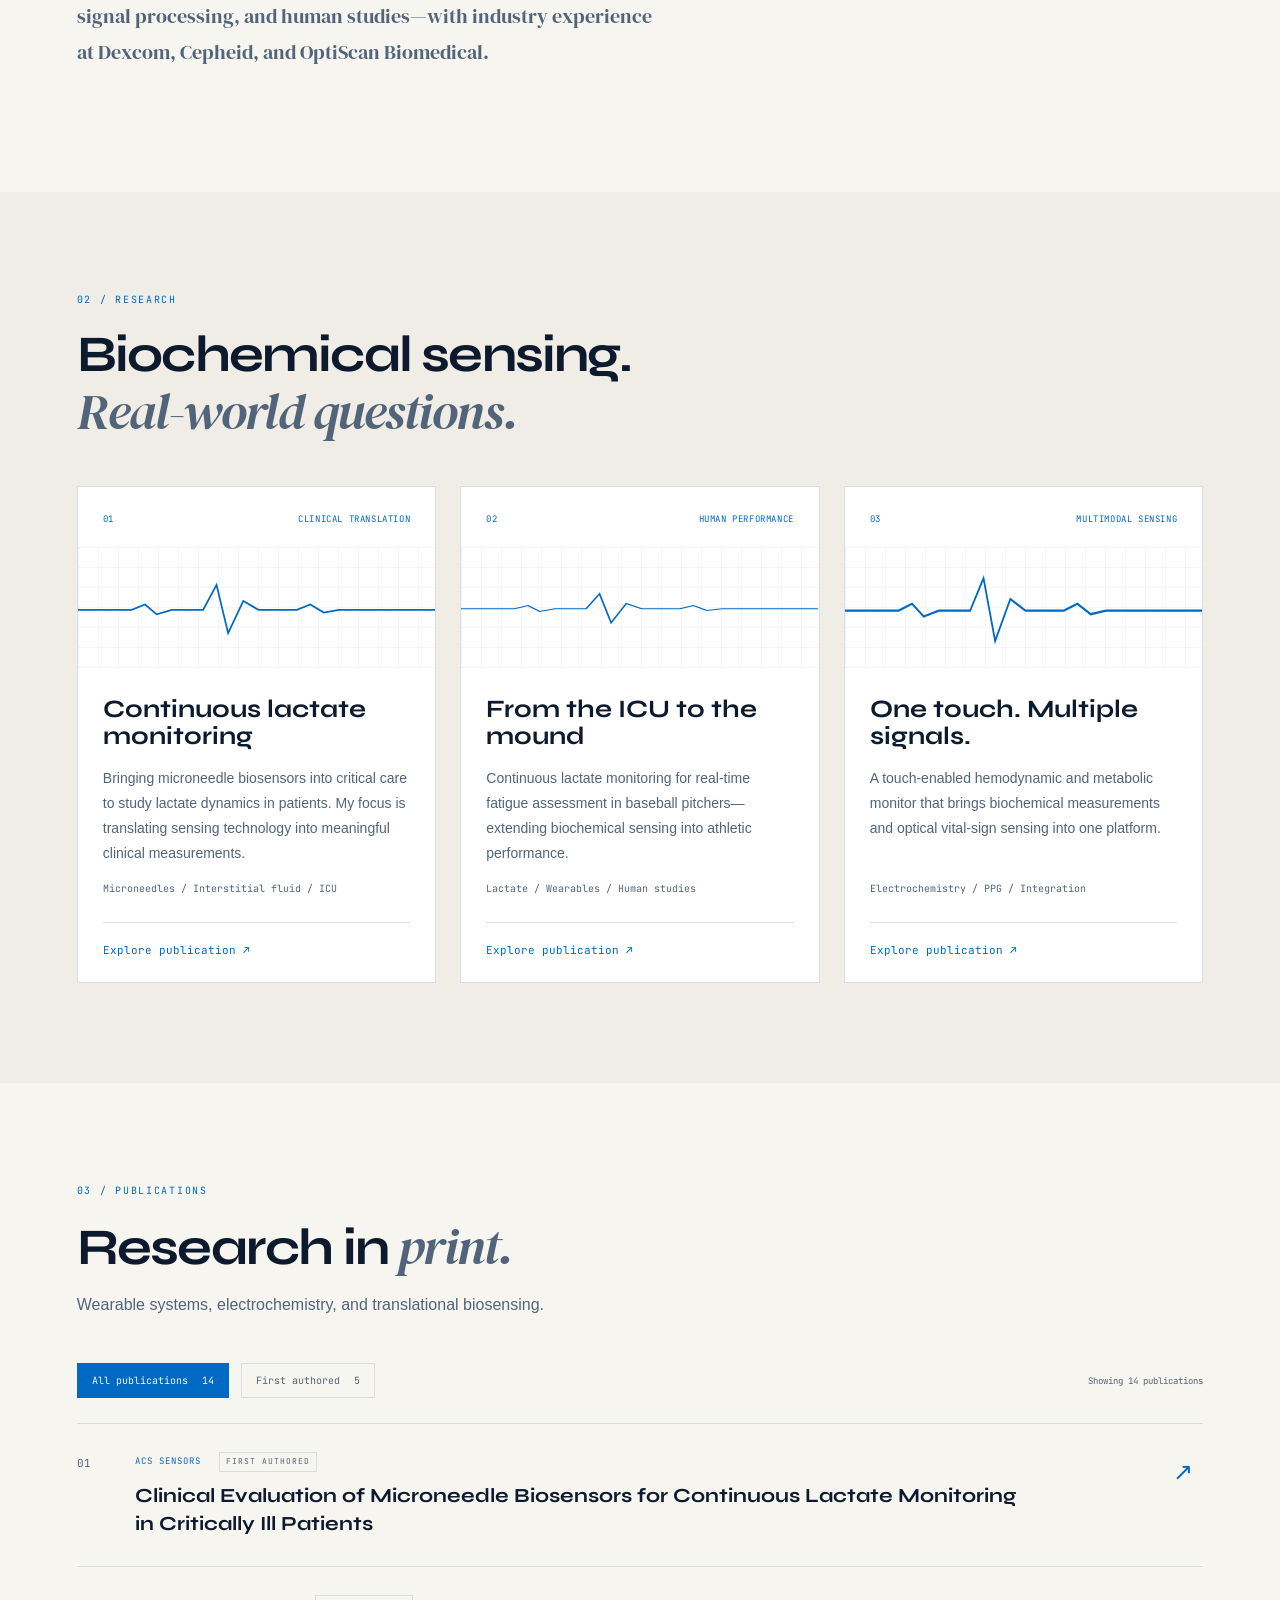
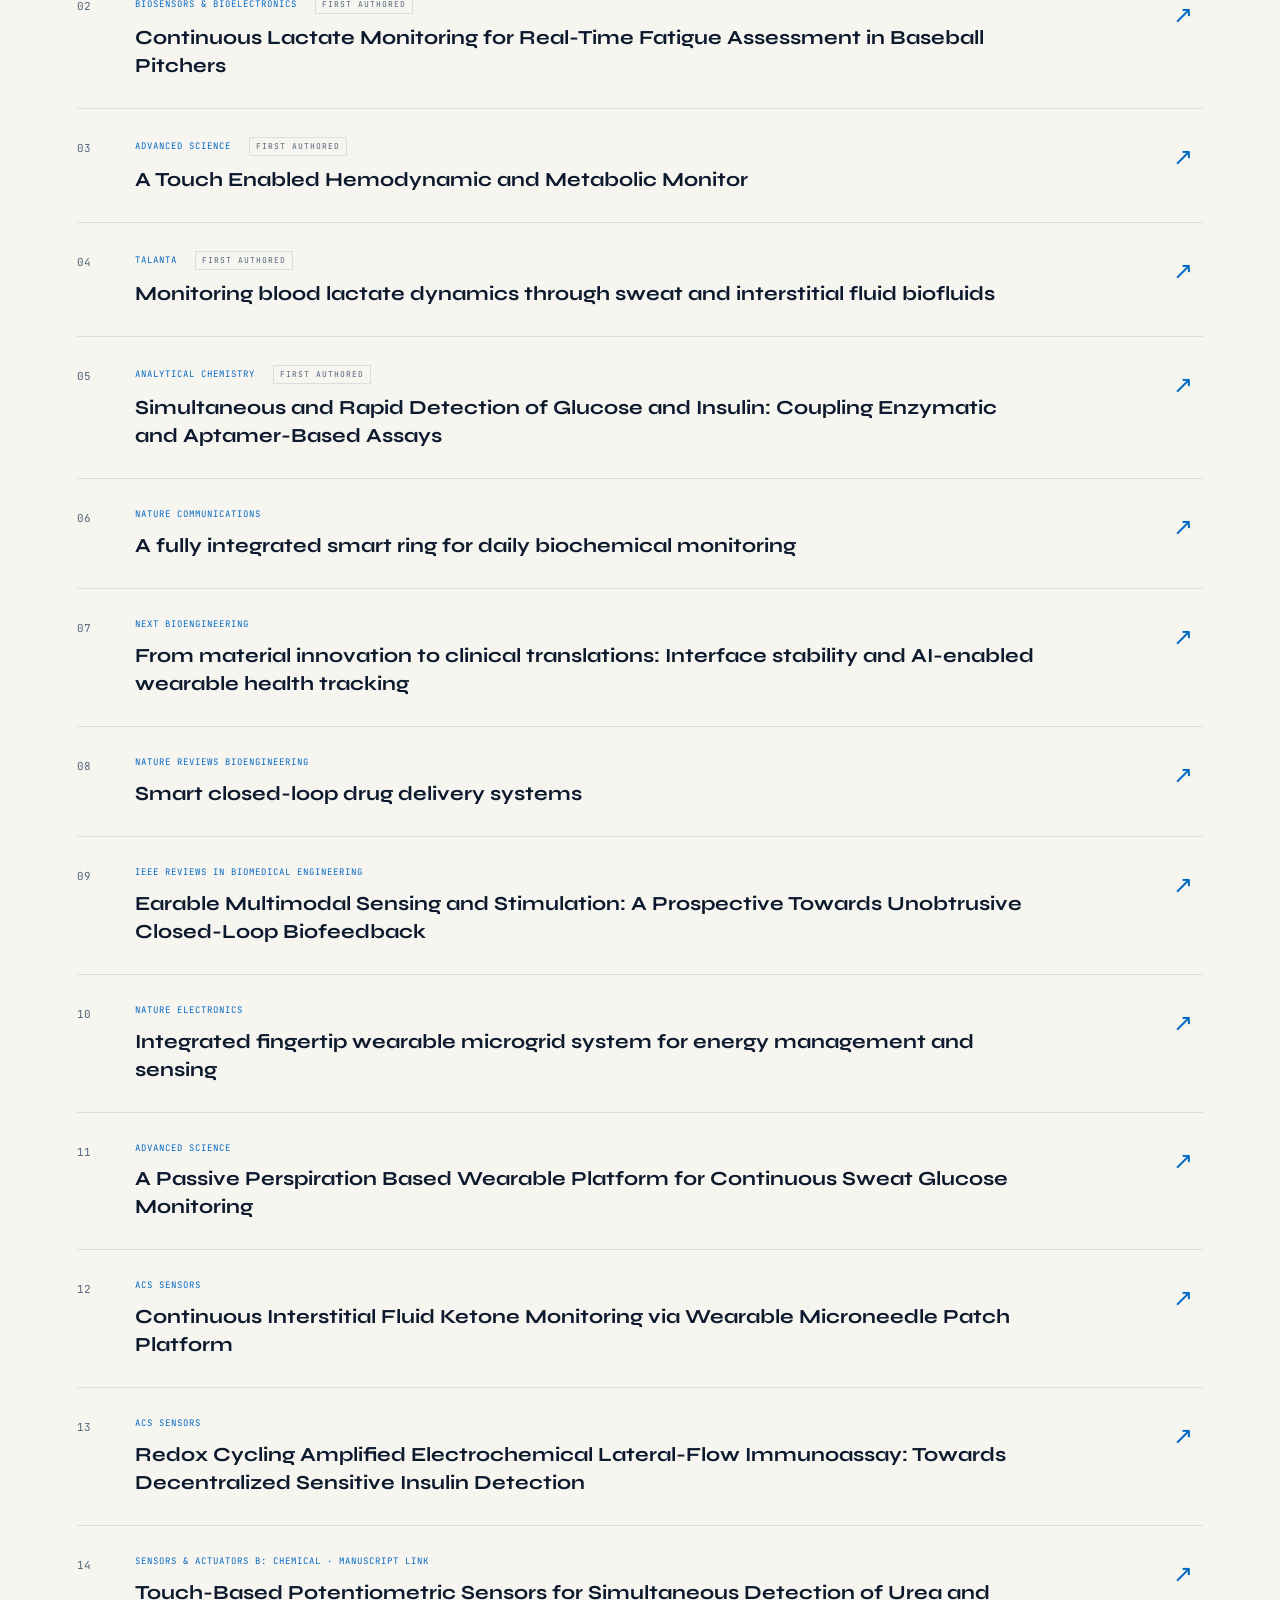
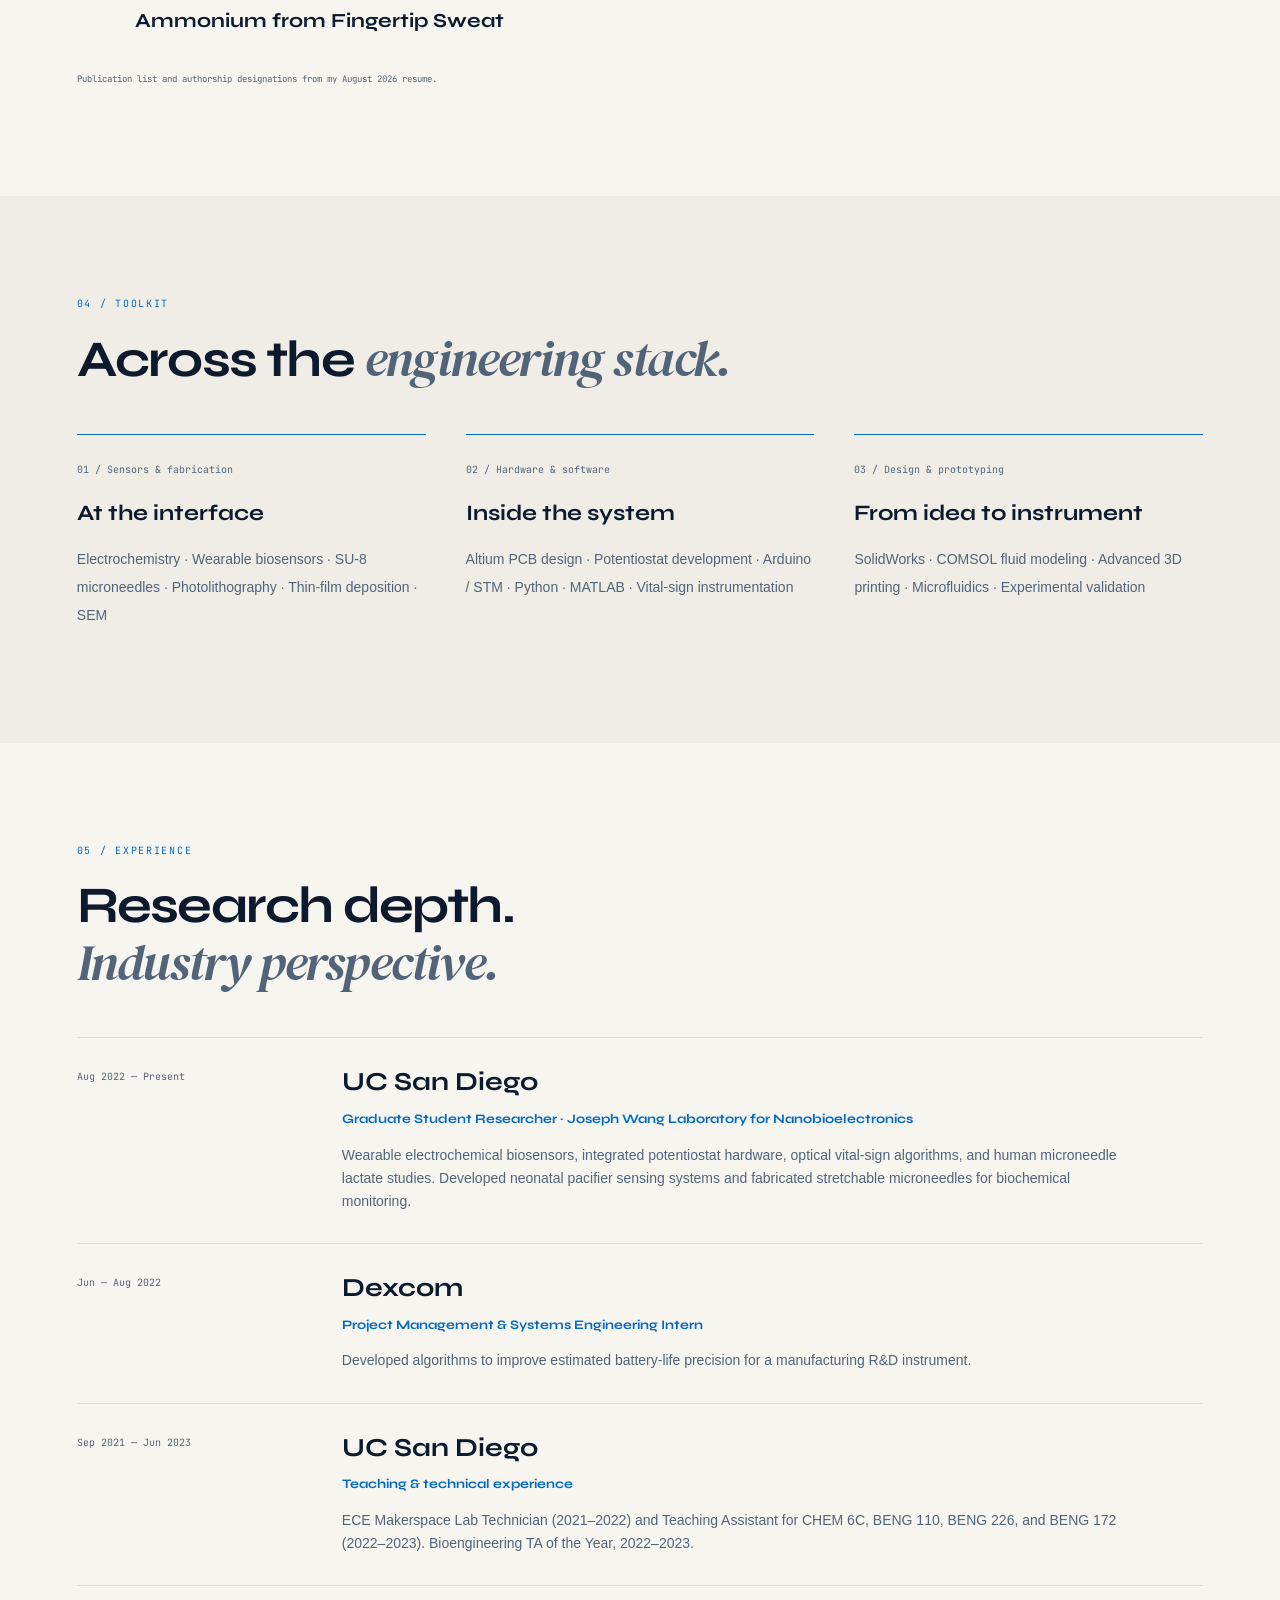
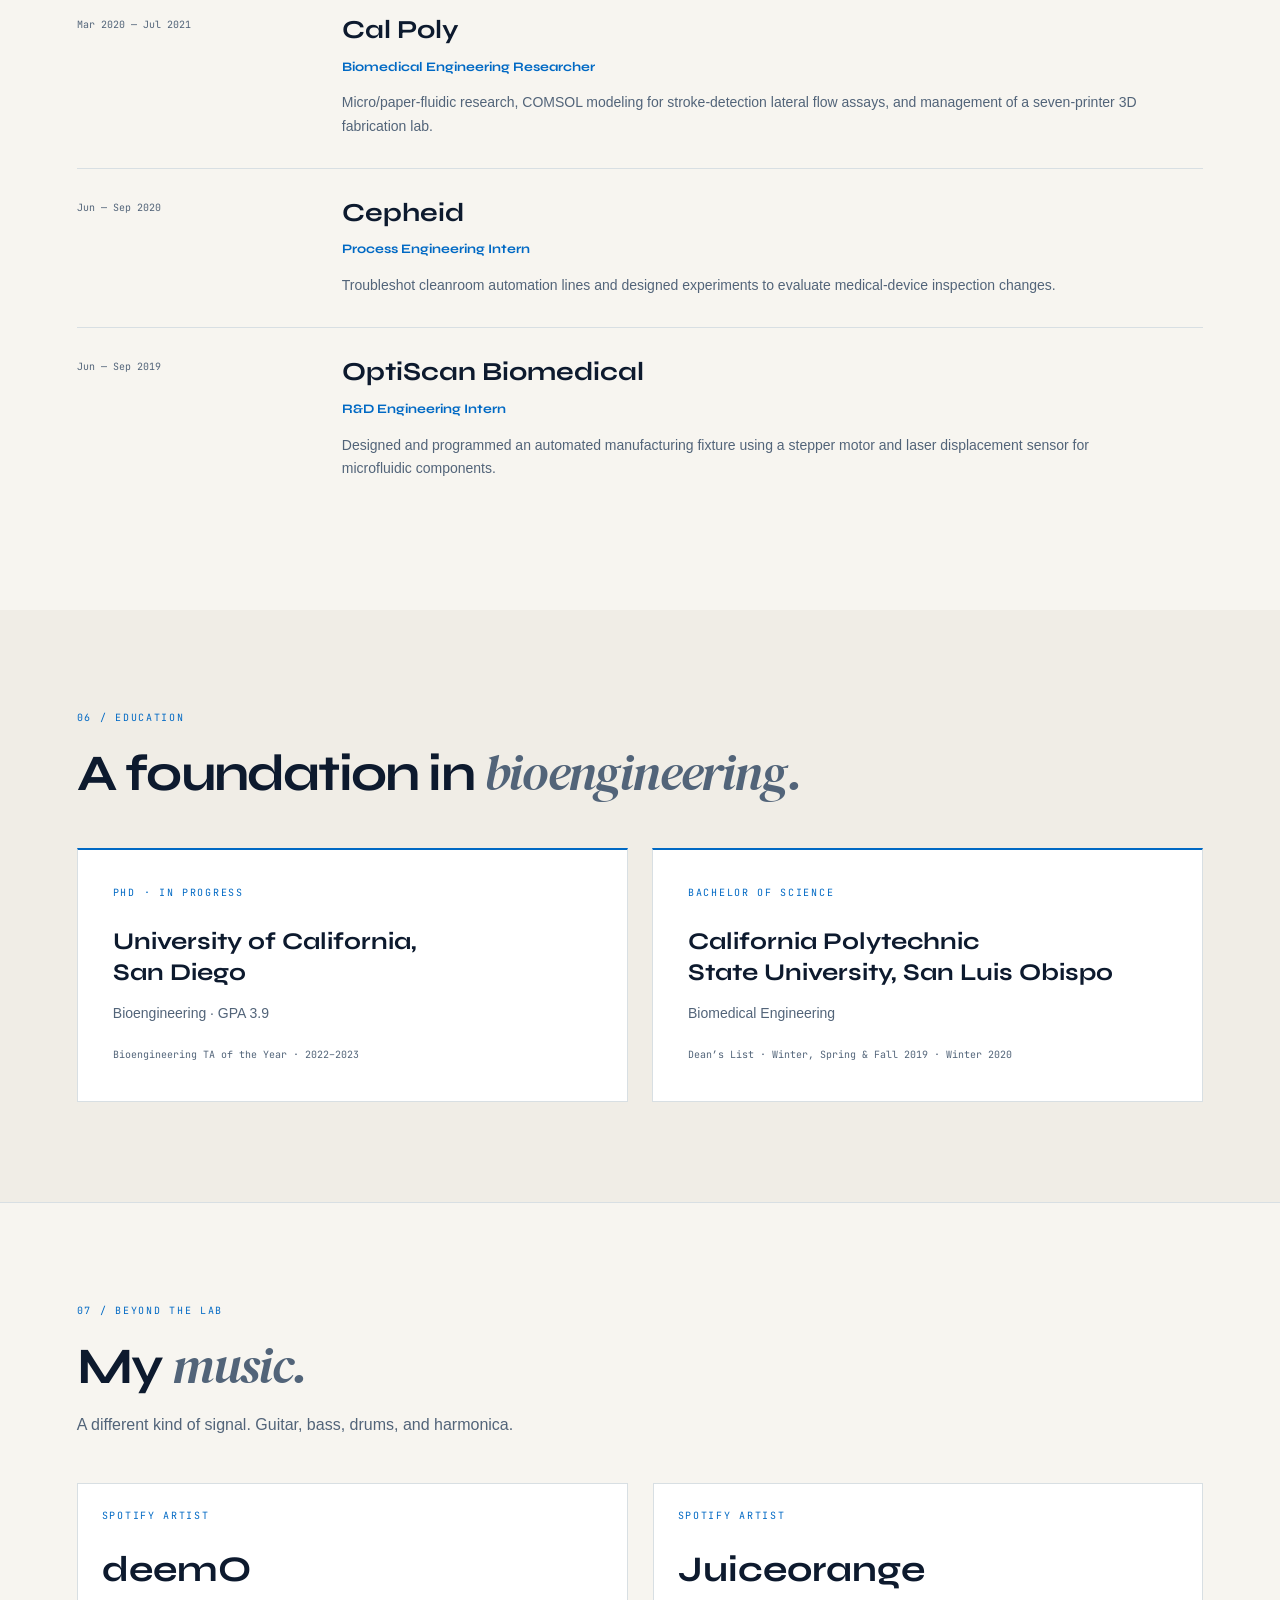
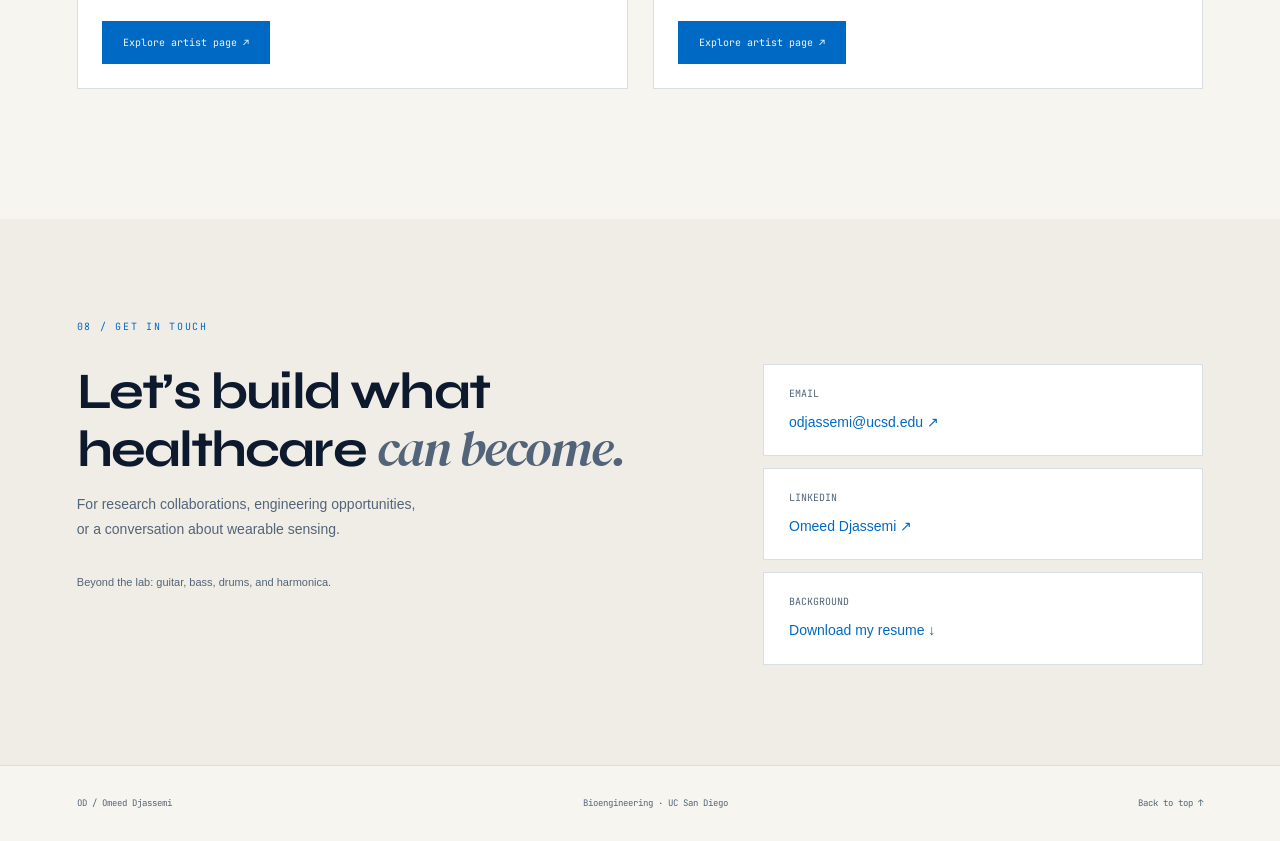
==== commit fbb4f713: "Update index.html" ====
--- a/index.html
+++ b/index.html
@@ -1 +1 @@
-<!doctype html><html lang="en" data-theme="light"><head><meta charset="utf-8"><meta name="viewport" content="width=device-width, initial-scale=1"><title>Omeed Djassemi — Bioengineering & Wearable Biosensors</title><meta name="description" content="Omeed Djassemi, UC San Diego bioengineering researcher. Wearable biosensors, continuous lactate monitoring, and clinical translation."><meta name="theme-color" content="#f7f5f0"><link rel="stylesheet" href="style.css"><link rel="icon" href="favicon.svg" type="image/svg+xml"></head><body><a class="skip" href="#main">Skip to content</a><header><a class="logo" href="#home">OD<span> / </span>Omeed Djassemi</a><button id="menu" aria-label="Open navigation" aria-expanded="false" aria-controls="navigation">Menu +</button><nav id="navigation"><a href="#about">About</a><a href="#research">Research</a><a href="#publications">Publications</a><a href="#experience">Experience</a><a href="#music">My Music</a><a href="#contact">Contact</a></nav><a class="resume" href="resume.pdf" target="_blank" rel="noopener">Resume ↗</a></header><main id="main"><section class="hero" id="home"><div class="hero-main"><p class="eyebrow">UC San Diego <span>/</span> Bioengineering <span>/</span> Nanobioelectronics</p><h1>Omeed<br><span>Djassemi.</span></h1><p class="lead">Engineering a clearer picture<br>of human health.</p><p class="intro">I build wearable biosensors that connect biochemical signals to real-world insight—from continuous lactate monitoring in critical care to fatigue assessment on the baseball field.</p><div class="tags"><span>Wearable biosensors</span><span>Clinical translation</span><span>Bioinstrumentation</span></div><div class="actions"><a class="button primary" href="#research">Explore my research ↓</a><a class="button" href="resume.pdf" target="_blank" rel="noopener">Resume PDF ↗</a></div></div><aside class="hero-stats"><div><strong>14</strong><span>Publications listed</span></div><div><strong>5</strong><span>First-authored works</span></div><div><strong>3.9</strong><span>PhD GPA</span></div><small>From August 2026 resume</small></aside><div class="hero-foot"><span>Biology × Circuits × Clinical insight</span><a href="#about">Scroll to explore ↓</a></div></section><section id="about"><div class="section-heading"><span class="eyebrow">01 / About</span><h2>From a measurable signal<br>to a <em>meaningful insight.</em></h2></div><div class="about-grid"><div class="body-copy"><p>I’m a bioengineering PhD student at UC San Diego, working in the Joseph Wang Laboratory for Nanobioelectronics. My research brings together electrochemical sensing, wearable hardware, and physiological measurements.</p><p>I’m especially interested in what happens beyond the laboratory: how a sensor performs on people, what its measurements tell us, and how continuous monitoring can support clinical research and human performance.</p><p>My experience spans microneedle fabrication, PCB design, potentiostat development, embedded programming, signal processing, and human studies—with industry experience at Dexcom, Cepheid, and OptiScan Biomedical.</p></div><aside class="about-note"><span class="eyebrow">The throughline</span><h3>Build it.<br>Measure it.<br>Translate it.</h3><p>Engineering across the path from sensor fabrication to measurements in people.</p><div class="note-footer">UC San Diego · San Diego, CA</div></aside></div></section><section id="research" class="tinted"><div class="section-heading"><span class="eyebrow">02 / Research</span><h2>Biochemical sensing.<br><em>Real-world questions.</em></h2></div><div class="research-grid"><article class="research-card"><div class="card-top"><span>01</span><span>Clinical translation</span></div><div class="signal" aria-hidden="true"><svg viewBox="0 0 400 90"><path d="M0 48 H60 L75 42 L88 53 L105 48 H140 L155 20 L168 74 L185 38 L202 48 H245 L260 42 L275 51 L292 48 H400"/></svg></div><h3>Continuous lactate monitoring</h3><p>Bringing microneedle biosensors into critical care to study lactate dynamics in patients. My focus is translating sensing technology into meaningful clinical measurements.</p><span class="micro">Microneedles / Interstitial fluid / ICU</span><a href="https://doi.org/10.1021/acssensors.5c03699" target="_blank" rel="noopener">Explore publication ↗</a></article><article class="research-card"><div class="card-top"><span>02</span><span>Human performance</span></div><div class="signal" aria-hidden="true"><svg viewBox="0 0 400 90"><path d="M0 48 H60 L75 42 L88 53 L105 48 H140 L155 20 L168 74 L185 38 L202 48 H245 L260 42 L275 51 L292 48 H400"/></svg></div><h3>From the ICU to the mound</h3><p>Continuous lactate monitoring for real-time fatigue assessment in baseball pitchers—extending biochemical sensing into athletic performance.</p><span class="micro">Lactate / Wearables / Human studies</span><a href="https://doi.org/10.1016/j.bios.2026.118611" target="_blank" rel="noopener">Explore publication ↗</a></article><article class="research-card"><div class="card-top"><span>03</span><span>Multimodal sensing</span></div><div class="signal" aria-hidden="true"><svg viewBox="0 0 400 90"><path d="M0 48 H60 L75 42 L88 53 L105 48 H140 L155 20 L168 74 L185 38 L202 48 H245 L260 42 L275 51 L292 48 H400"/></svg></div><h3>One touch. Multiple signals.</h3><p>A touch-enabled hemodynamic and metabolic monitor that brings biochemical measurements and optical vital-sign sensing into one platform.</p><span class="micro">Electrochemistry / PPG / Integration</span><a href="https://doi.org/10.1002/advs.202502138" target="_blank" rel="noopener">Explore publication ↗</a></article></div></section><section id="publications"><div class="section-heading"><span class="eyebrow">03 / Publications</span><h2>Research in <em>print.</em></h2><p>Wearable systems, electrochemistry, and translational biosensing.</p></div><div class="pub-controls" role="group" aria-label="Publication filters"><button class="active" data-filter="all" aria-pressed="true">All publications <span>14</span></button><button data-filter="first" aria-pressed="false">First authored <span>5</span></button><span id="pub-count" aria-live="polite">Showing 14 publications</span></div><div class="pub-list"><article class="publication" data-first="true"><span class="pub-number">01</span><div><span class="eyebrow">ACS Sensors <b class="badge">First authored</b></span><h3><a href="https://doi.org/10.1021/acssensors.5c03699" target="_blank" rel="noopener">Clinical Evaluation of Microneedle Biosensors for Continuous Lactate Monitoring in Critically Ill Patients</a></h3></div><a class="arrow" href="https://doi.org/10.1021/acssensors.5c03699" aria-label="Read Clinical Evaluation of Microneedle Biosensors for Continuous Lactate Monitoring in Critically Ill Patients" target="_blank" rel="noopener">↗</a></article><article class="publication" data-first="true"><span class="pub-number">02</span><div><span class="eyebrow">Biosensors &amp; Bioelectronics <b class="badge">First authored</b></span><h3><a href="https://doi.org/10.1016/j.bios.2026.118611" target="_blank" rel="noopener">Continuous Lactate Monitoring for Real-Time Fatigue Assessment in Baseball Pitchers</a></h3></div><a class="arrow" href="https://doi.org/10.1016/j.bios.2026.118611" aria-label="Read Continuous Lactate Monitoring for Real-Time Fatigue Assessment in Baseball Pitchers" target="_blank" rel="noopener">↗</a></article><article class="publication" data-first="true"><span class="pub-number">03</span><div><span class="eyebrow">Advanced Science <b class="badge">First authored</b></span><h3><a href="https://doi.org/10.1002/advs.202502138" target="_blank" rel="noopener">A Touch Enabled Hemodynamic and Metabolic Monitor</a></h3></div><a class="arrow" href="https://doi.org/10.1002/advs.202502138" aria-label="Read A Touch Enabled Hemodynamic and Metabolic Monitor" target="_blank" rel="noopener">↗</a></article><article class="publication" data-first="true"><span class="pub-number">04</span><div><span class="eyebrow">Talanta <b class="badge">First authored</b></span><h3><a href="https://doi.org/10.1016/j.talanta.2025.128985" target="_blank" rel="noopener">Monitoring blood lactate dynamics through sweat and interstitial fluid biofluids</a></h3></div><a class="arrow" href="https://doi.org/10.1016/j.talanta.2025.128985" aria-label="Read Monitoring blood lactate dynamics through sweat and interstitial fluid biofluids" target="_blank" rel="noopener">↗</a></article><article class="publication" data-first="true"><span class="pub-number">05</span><div><span class="eyebrow">Analytical Chemistry <b class="badge">First authored</b></span><h3><a href="https://doi.org/10.1021/acs.analchem.4c04289" target="_blank" rel="noopener">Simultaneous and Rapid Detection of Glucose and Insulin: Coupling Enzymatic and Aptamer-Based Assays</a></h3></div><a class="arrow" href="https://doi.org/10.1021/acs.analchem.4c04289" aria-label="Read Simultaneous and Rapid Detection of Glucose and Insulin: Coupling Enzymatic and Aptamer-Based Assays" target="_blank" rel="noopener">↗</a></article><article class="publication" data-first="false"><span class="pub-number">06</span><div><span class="eyebrow">Nature Communications</span><h3><a href="https://doi.org/10.1038/s41467-026-75980-z" target="_blank" rel="noopener">A fully integrated smart ring for daily biochemical monitoring</a></h3></div><a class="arrow" href="https://doi.org/10.1038/s41467-026-75980-z" aria-label="Read A fully integrated smart ring for daily biochemical monitoring" target="_blank" rel="noopener">↗</a></article><article class="publication" data-first="false"><span class="pub-number">07</span><div><span class="eyebrow">Next Bioengineering</span><h3><a href="https://doi.org/10.1016/j.nxbio.2026.100038" target="_blank" rel="noopener">From material innovation to clinical translations: Interface stability and AI-enabled wearable health tracking</a></h3></div><a class="arrow" href="https://doi.org/10.1016/j.nxbio.2026.100038" aria-label="Read From material innovation to clinical translations: Interface stability and AI-enabled wearable health tracking" target="_blank" rel="noopener">↗</a></article><article class="publication" data-first="false"><span class="pub-number">08</span><div><span class="eyebrow">Nature Reviews Bioengineering</span><h3><a href="https://doi.org/10.1038/s44222-025-00328-z" target="_blank" rel="noopener">Smart closed-loop drug delivery systems</a></h3></div><a class="arrow" href="https://doi.org/10.1038/s44222-025-00328-z" aria-label="Read Smart closed-loop drug delivery systems" target="_blank" rel="noopener">↗</a></article><article class="publication" data-first="false"><span class="pub-number">09</span><div><span class="eyebrow">IEEE Reviews in Biomedical Engineering</span><h3><a href="https://doi.org/10.1109/RBME.2024.3508713" target="_blank" rel="noopener">Earable Multimodal Sensing and Stimulation: A Prospective Towards Unobtrusive Closed-Loop Biofeedback</a></h3></div><a class="arrow" href="https://doi.org/10.1109/RBME.2024.3508713" aria-label="Read Earable Multimodal Sensing and Stimulation: A Prospective Towards Unobtrusive Closed-Loop Biofeedback" target="_blank" rel="noopener">↗</a></article><article class="publication" data-first="false"><span class="pub-number">10</span><div><span class="eyebrow">Nature Electronics</span><h3><a href="https://doi.org/10.1038/s41928-024-01236-7" target="_blank" rel="noopener">Integrated fingertip wearable microgrid system for energy management and sensing</a></h3></div><a class="arrow" href="https://doi.org/10.1038/s41928-024-01236-7" aria-label="Read Integrated fingertip wearable microgrid system for energy management and sensing" target="_blank" rel="noopener">↗</a></article><article class="publication" data-first="false"><span class="pub-number">11</span><div><span class="eyebrow">Advanced Science</span><h3><a href="https://doi.org/10.1002/advs.202405518" target="_blank" rel="noopener">A Passive Perspiration Based Wearable Platform for Continuous Sweat Glucose Monitoring</a></h3></div><a class="arrow" href="https://doi.org/10.1002/advs.202405518" aria-label="Read A Passive Perspiration Based Wearable Platform for Continuous Sweat Glucose Monitoring" target="_blank" rel="noopener">↗</a></article><article class="publication" data-first="false"><span class="pub-number">12</span><div><span class="eyebrow">ACS Sensors</span><h3><a href="https://doi.org/10.1021/acssensors.3c02677" target="_blank" rel="noopener">Continuous Interstitial Fluid Ketone Monitoring via Wearable Microneedle Patch Platform</a></h3></div><a class="arrow" href="https://doi.org/10.1021/acssensors.3c02677" aria-label="Read Continuous Interstitial Fluid Ketone Monitoring via Wearable Microneedle Patch Platform" target="_blank" rel="noopener">↗</a></article><article class="publication" data-first="false"><span class="pub-number">13</span><div><span class="eyebrow">ACS Sensors</span><h3><a href="https://doi.org/10.1021/acssensors.3c01445" target="_blank" rel="noopener">Redox Cycling Amplified Electrochemical Lateral-Flow Immunoassay: Towards Decentralized Sensitive Insulin Detection</a></h3></div><a class="arrow" href="https://doi.org/10.1021/acssensors.3c01445" aria-label="Read Redox Cycling Amplified Electrochemical Lateral-Flow Immunoassay: Towards Decentralized Sensitive Insulin Detection" target="_blank" rel="noopener">↗</a></article><article class="publication" data-first="false"><span class="pub-number">14</span><div><span class="eyebrow">Sensors &amp; Actuators B: Chemical · manuscript link</span><h3><a href="https://doi.org/10.2139/ssrn.4748241" target="_blank" rel="noopener">Touch-Based Potentiometric Sensors for Simultaneous Detection of Urea and Ammonium from Fingertip Sweat</a></h3></div><a class="arrow" href="https://doi.org/10.2139/ssrn.4748241" aria-label="Read Touch-Based Potentiometric Sensors for Simultaneous Detection of Urea and Ammonium from Fingertip Sweat" target="_blank" rel="noopener">↗</a></article></div><p class="source-note">Publication list and authorship designations from my August 2026 resume.</p></section><section id="skills" class="tinted"><div class="section-heading"><span class="eyebrow">04 / Toolkit</span><h2>Across the <em>engineering stack.</em></h2></div><div class="skills-grid"><div><span class="micro">01 / Sensors & fabrication</span><h3>At the interface</h3><p>Electrochemistry · Wearable biosensors · SU-8 microneedles · Photolithography · Thin-film deposition · SEM</p></div><div><span class="micro">02 / Hardware & software</span><h3>Inside the system</h3><p>Altium PCB design · Potentiostat development · Arduino / STM · Python · MATLAB · Vital-sign instrumentation</p></div><div><span class="micro">03 / Design & prototyping</span><h3>From idea to instrument</h3><p>SolidWorks · COMSOL fluid modeling · Advanced 3D printing · Microfluidics · Experimental validation</p></div></div></section><section id="experience"><div class="section-heading"><span class="eyebrow">05 / Experience</span><h2>Research depth.<br><em>Industry perspective.</em></h2></div><article class="timeline"><span class="micro">Aug 2022 — Present</span><div><h3>UC San Diego</h3><h4>Graduate Student Researcher · Joseph Wang Laboratory for Nanobioelectronics</h4><p>Wearable electrochemical biosensors, integrated potentiostat hardware, optical vital-sign algorithms, and human microneedle lactate studies. Developed neonatal pacifier sensing systems and fabricated stretchable microneedles for biochemical monitoring.</p></div></article><article class="timeline"><span class="micro">Jun — Aug 2022</span><div><h3>Dexcom</h3><h4>Project Management & Systems Engineering Intern</h4><p>Developed algorithms to improve estimated battery-life precision for a manufacturing R&D instrument.</p></div></article><article class="timeline"><span class="micro">Sep 2021 — Jun 2023</span><div><h3>UC San Diego</h3><h4>Teaching & technical experience</h4><p>ECE Makerspace Lab Technician (2021–2022) and Teaching Assistant for CHEM 6C, BENG 110, BENG 226, and BENG 172 (2022–2023). Bioengineering TA of the Year, 2022–2023.</p></div></article><article class="timeline"><span class="micro">Mar 2020 — Jul 2021</span><div><h3>Cal Poly</h3><h4>Biomedical Engineering Researcher</h4><p>Micro/paper-fluidic research, COMSOL modeling for stroke-detection lateral flow assays, and management of a seven-printer 3D fabrication lab.</p></div></article><article class="timeline"><span class="micro">Jun — Sep 2020</span><div><h3>Cepheid</h3><h4>Process Engineering Intern</h4><p>Troubleshot cleanroom automation lines and designed experiments to evaluate medical-device inspection changes.</p></div></article><article class="timeline"><span class="micro">Jun — Sep 2019</span><div><h3>OptiScan Biomedical</h3><h4>R&D Engineering Intern</h4><p>Designed and programmed an automated manufacturing fixture using a stepper motor and laser displacement sensor for microfluidic components.</p></div></article></section><section id="education" class="tinted"><div class="section-heading"><span class="eyebrow">06 / Education</span><h2>A foundation in <em>bioengineering.</em></h2></div><div class="education-grid"><article><span class="eyebrow">PhD · In progress</span><h3>University of California,<br>San Diego</h3><p>Bioengineering · GPA 3.9</p><span class="micro">Bioengineering TA of the Year · 2022–2023</span></article><article><span class="eyebrow">Bachelor of Science</span><h3>California Polytechnic<br>State University, San Luis Obispo</h3><p>Biomedical Engineering</p><span class="micro">Dean’s List · Winter, Spring & Fall 2019 · Winter 2020</span></article></div></section><section id="music" class="music-section"><div class="section-heading"><span class="eyebrow">07 / Beyond the lab</span><h2>My <em>music.</em></h2><p id="music-description">A different kind of signal. Guitar, bass, drums, and harmonica.</p></div><div id="music-content"></div></section><section id="contact" class="tinted"><span class="eyebrow">08 / Get in touch</span><div class="contact-grid"><div><h2>Let’s build what<br>healthcare <em>can become.</em></h2><p>For research collaborations, engineering opportunities,<br>or a conversation about wearable sensing.</p><p class="personal">Beyond the lab: guitar, bass, drums, and harmonica.</p></div><div class="contact-links"><a href="mailto:odjassemi@ucsd.edu"><span class="micro">Email</span><strong>odjassemi@ucsd.edu ↗</strong></a><a href="https://www.linkedin.com/in/omeed-djassemi/" target="_blank" rel="noopener"><span class="micro">LinkedIn</span><strong>Omeed Djassemi ↗</strong></a><a href="resume.pdf" target="_blank" rel="noopener"><span class="micro">Background</span><strong>Download my resume ↓</strong></a></div></div></section></main><footer><span>OD / Omeed Djassemi</span><span>Bioengineering · UC San Diego</span><a href="#home">Back to top ↑</a></footer><button id="theme" aria-label="Switch to dark mode" title="Switch color theme">◐</button><script src="music-config.js"></script><script src="music.js"></script><script src="script.js"></script></body></html>+<!doctype html><html lang="en" data-theme="light"><head><meta charset="utf-8"><meta name="viewport" content="width=device-width, initial-scale=1"><title>Omeed Djassemi — Bioengineering & Wearable Biosensors</title><meta name="description" content="Omeed Djassemi, UC San Diego bioengineering researcher. Wearable biosensors, continuous lactate monitoring, and clinical translation."><meta name="theme-color" content="#f7f5f0"><link rel="stylesheet" href="style.css"><link rel="icon" href="favicon.svg" type="image/svg+xml"></head><body><a class="skip" href="#main">Skip to content</a><header><a class="logo" href="#home">OD<span> / </span>Omeed Djassemi</a><button id="menu" aria-label="Open navigation" aria-expanded="false" aria-controls="navigation">Menu +</button><nav id="navigation"><a href="#about">About</a><a href="#research">Research</a><a href="#publications">Publications</a><a href="#experience">Experience</a><a href="#music">My Music</a><a href="#contact">Contact</a></nav><a class="resume" href="resume.pdf" target="_blank" rel="noopener">Resume ↗</a></header><main id="main"><section class="hero" id="home"><div class="hero-main"><p class="eyebrow">UC San Diego <span>/</span> Bioengineering <span>/</span> Nanobioelectronics</p><h1>Omeed<br><span>Djassemi.</span></h1><p class="lead">Engineering a clearer picture<br>of human health.</p><p class="intro">I build wearable biosensors that connect biochemical signals to real-world insight—from continuous lactate monitoring in critical care to fatigue assessment on the baseball field.</p><div class="tags"><span>Wearable biosensors</span><span>Clinical translation</span><span>Bioinstrumentation</span></div><div class="actions"><a class="button primary" href="#research">Explore my research ↓</a><a class="button" href="resume.pdf" target="_blank" rel="noopener">Resume PDF ↗</a></div></div><aside class="hero-stats"><div><strong>14</strong><span>Publications listed</span></div><div><strong>5</strong><span>First-authored works</span></div><div><strong>3.9</strong><span>PhD GPA</span></div><small>From August 2026 resume</small></aside><div class="hero-foot"><span>Biology × Circuits × Clinical insight</span><a href="#about">Scroll to explore ↓</a></div></section><section id="about"><div class="section-heading"><span class="eyebrow">01 / About</span><h2>From a measurable signal<br>to a <em>meaningful insight.</em></h2></div><div class="about-grid"><div class="body-copy"><p>I’m a bioengineering PhD candidate at UC San Diego, working in the Joseph Wang Laboratory for Nanobioelectronics. My research brings together electrochemical sensing, wearable hardware, and physiological measurements.</p><p>I’m especially interested in what happens beyond the laboratory: how a sensor performs on people, what its measurements tell us, and how continuous monitoring can support clinical research and human performance.</p><p>My experience spans micro-fabrication, PCB design, bioinstrumentation development, embedded programming, signal processing, and human studies—with industry experience at Dexcom, Cepheid, and OptiScan Biomedical.</p></div><aside class="about-note"><span class="eyebrow">The throughline</span><h3>Build it.<br>Measure it.<br>Translate it.</h3><p>Engineering across the path from sensor fabrication to measurements in people.</p><div class="note-footer">UC San Diego · San Diego, CA</div></aside></div></section><section id="research" class="tinted"><div class="section-heading"><span class="eyebrow">02 / Research</span><h2>Biochemical sensing.<br><em>Real-world questions.</em></h2></div><div class="research-grid"><article class="research-card"><div class="card-top"><span>01</span><span>Clinical translation</span></div><div class="signal" aria-hidden="true"><svg viewBox="0 0 400 90"><path d="M0 48 H60 L75 42 L88 53 L105 48 H140 L155 20 L168 74 L185 38 L202 48 H245 L260 42 L275 51 L292 48 H400"/></svg></div><h3>Continuous lactate monitoring</h3><p>Bringing microneedle biosensors into critical care to study lactate dynamics in patients. My focus is translating sensing technology into meaningful clinical measurements.</p><span class="micro">Microneedles / Interstitial fluid / ICU</span><a href="https://doi.org/10.1021/acssensors.5c03699" target="_blank" rel="noopener">Explore publication ↗</a></article><article class="research-card"><div class="card-top"><span>02</span><span>Human performance</span></div><div class="signal" aria-hidden="true"><svg viewBox="0 0 400 90"><path d="M0 48 H60 L75 42 L88 53 L105 48 H140 L155 20 L168 74 L185 38 L202 48 H245 L260 42 L275 51 L292 48 H400"/></svg></div><h3>From the ICU to the mound</h3><p>Continuous lactate monitoring for real-time fatigue assessment in baseball pitchers—extending biochemical sensing into athletic performance.</p><span class="micro">Lactate / Wearables / Human studies</span><a href="https://doi.org/10.1016/j.bios.2026.118611" target="_blank" rel="noopener">Explore publication ↗</a></article><article class="research-card"><div class="card-top"><span>03</span><span>Multimodal sensing</span></div><div class="signal" aria-hidden="true"><svg viewBox="0 0 400 90"><path d="M0 48 H60 L75 42 L88 53 L105 48 H140 L155 20 L168 74 L185 38 L202 48 H245 L260 42 L275 51 L292 48 H400"/></svg></div><h3>One touch. Multiple signals.</h3><p>A touch-enabled hemodynamic and metabolic monitor that brings biochemical measurements and optical vital-sign sensing into one platform.</p><span class="micro">Electrochemistry / PPG / Integration</span><a href="https://doi.org/10.1002/advs.202502138" target="_blank" rel="noopener">Explore publication ↗</a></article></div></section><section id="publications"><div class="section-heading"><span class="eyebrow">03 / Publications</span><h2>Research in <em>print.</em></h2><p>Wearable systems, electrochemistry, and translational biosensing.</p></div><div class="pub-controls" role="group" aria-label="Publication filters"><button class="active" data-filter="all" aria-pressed="true">All publications <span>14</span></button><button data-filter="first" aria-pressed="false">First authored <span>5</span></button><span id="pub-count" aria-live="polite">Showing 14 publications</span></div><div class="pub-list"><article class="publication" data-first="true"><span class="pub-number">01</span><div><span class="eyebrow">ACS Sensors <b class="badge">First authored</b></span><h3><a href="https://doi.org/10.1021/acssensors.5c03699" target="_blank" rel="noopener">Clinical Evaluation of Microneedle Biosensors for Continuous Lactate Monitoring in Critically Ill Patients</a></h3></div><a class="arrow" href="https://doi.org/10.1021/acssensors.5c03699" aria-label="Read Clinical Evaluation of Microneedle Biosensors for Continuous Lactate Monitoring in Critically Ill Patients" target="_blank" rel="noopener">↗</a></article><article class="publication" data-first="true"><span class="pub-number">02</span><div><span class="eyebrow">Biosensors &amp; Bioelectronics <b class="badge">First authored</b></span><h3><a href="https://doi.org/10.1016/j.bios.2026.118611" target="_blank" rel="noopener">Continuous Lactate Monitoring for Real-Time Fatigue Assessment in Baseball Pitchers</a></h3></div><a class="arrow" href="https://doi.org/10.1016/j.bios.2026.118611" aria-label="Read Continuous Lactate Monitoring for Real-Time Fatigue Assessment in Baseball Pitchers" target="_blank" rel="noopener">↗</a></article><article class="publication" data-first="true"><span class="pub-number">03</span><div><span class="eyebrow">Advanced Science <b class="badge">First authored</b></span><h3><a href="https://doi.org/10.1002/advs.202502138" target="_blank" rel="noopener">A Touch Enabled Hemodynamic and Metabolic Monitor</a></h3></div><a class="arrow" href="https://doi.org/10.1002/advs.202502138" aria-label="Read A Touch Enabled Hemodynamic and Metabolic Monitor" target="_blank" rel="noopener">↗</a></article><article class="publication" data-first="true"><span class="pub-number">04</span><div><span class="eyebrow">Talanta <b class="badge">First authored</b></span><h3><a href="https://doi.org/10.1016/j.talanta.2025.128985" target="_blank" rel="noopener">Monitoring blood lactate dynamics through sweat and interstitial fluid biofluids</a></h3></div><a class="arrow" href="https://doi.org/10.1016/j.talanta.2025.128985" aria-label="Read Monitoring blood lactate dynamics through sweat and interstitial fluid biofluids" target="_blank" rel="noopener">↗</a></article><article class="publication" data-first="true"><span class="pub-number">05</span><div><span class="eyebrow">Analytical Chemistry <b class="badge">First authored</b></span><h3><a href="https://doi.org/10.1021/acs.analchem.4c04289" target="_blank" rel="noopener">Simultaneous and Rapid Detection of Glucose and Insulin: Coupling Enzymatic and Aptamer-Based Assays</a></h3></div><a class="arrow" href="https://doi.org/10.1021/acs.analchem.4c04289" aria-label="Read Simultaneous and Rapid Detection of Glucose and Insulin: Coupling Enzymatic and Aptamer-Based Assays" target="_blank" rel="noopener">↗</a></article><article class="publication" data-first="false"><span class="pub-number">06</span><div><span class="eyebrow">Nature Communications</span><h3><a href="https://doi.org/10.1038/s41467-026-75980-z" target="_blank" rel="noopener">A fully integrated smart ring for daily biochemical monitoring</a></h3></div><a class="arrow" href="https://doi.org/10.1038/s41467-026-75980-z" aria-label="Read A fully integrated smart ring for daily biochemical monitoring" target="_blank" rel="noopener">↗</a></article><article class="publication" data-first="false"><span class="pub-number">07</span><div><span class="eyebrow">Next Bioengineering</span><h3><a href="https://doi.org/10.1016/j.nxbio.2026.100038" target="_blank" rel="noopener">From material innovation to clinical translations: Interface stability and AI-enabled wearable health tracking</a></h3></div><a class="arrow" href="https://doi.org/10.1016/j.nxbio.2026.100038" aria-label="Read From material innovation to clinical translations: Interface stability and AI-enabled wearable health tracking" target="_blank" rel="noopener">↗</a></article><article class="publication" data-first="false"><span class="pub-number">08</span><div><span class="eyebrow">Nature Reviews Bioengineering</span><h3><a href="https://doi.org/10.1038/s44222-025-00328-z" target="_blank" rel="noopener">Smart closed-loop drug delivery systems</a></h3></div><a class="arrow" href="https://doi.org/10.1038/s44222-025-00328-z" aria-label="Read Smart closed-loop drug delivery systems" target="_blank" rel="noopener">↗</a></article><article class="publication" data-first="false"><span class="pub-number">09</span><div><span class="eyebrow">IEEE Reviews in Biomedical Engineering</span><h3><a href="https://doi.org/10.1109/RBME.2024.3508713" target="_blank" rel="noopener">Earable Multimodal Sensing and Stimulation: A Prospective Towards Unobtrusive Closed-Loop Biofeedback</a></h3></div><a class="arrow" href="https://doi.org/10.1109/RBME.2024.3508713" aria-label="Read Earable Multimodal Sensing and Stimulation: A Prospective Towards Unobtrusive Closed-Loop Biofeedback" target="_blank" rel="noopener">↗</a></article><article class="publication" data-first="false"><span class="pub-number">10</span><div><span class="eyebrow">Nature Electronics</span><h3><a href="https://doi.org/10.1038/s41928-024-01236-7" target="_blank" rel="noopener">Integrated fingertip wearable microgrid system for energy management and sensing</a></h3></div><a class="arrow" href="https://doi.org/10.1038/s41928-024-01236-7" aria-label="Read Integrated fingertip wearable microgrid system for energy management and sensing" target="_blank" rel="noopener">↗</a></article><article class="publication" data-first="false"><span class="pub-number">11</span><div><span class="eyebrow">Advanced Science</span><h3><a href="https://doi.org/10.1002/advs.202405518" target="_blank" rel="noopener">A Passive Perspiration Based Wearable Platform for Continuous Sweat Glucose Monitoring</a></h3></div><a class="arrow" href="https://doi.org/10.1002/advs.202405518" aria-label="Read A Passive Perspiration Based Wearable Platform for Continuous Sweat Glucose Monitoring" target="_blank" rel="noopener">↗</a></article><article class="publication" data-first="false"><span class="pub-number">12</span><div><span class="eyebrow">ACS Sensors</span><h3><a href="https://doi.org/10.1021/acssensors.3c02677" target="_blank" rel="noopener">Continuous Interstitial Fluid Ketone Monitoring via Wearable Microneedle Patch Platform</a></h3></div><a class="arrow" href="https://doi.org/10.1021/acssensors.3c02677" aria-label="Read Continuous Interstitial Fluid Ketone Monitoring via Wearable Microneedle Patch Platform" target="_blank" rel="noopener">↗</a></article><article class="publication" data-first="false"><span class="pub-number">13</span><div><span class="eyebrow">ACS Sensors</span><h3><a href="https://doi.org/10.1021/acssensors.3c01445" target="_blank" rel="noopener">Redox Cycling Amplified Electrochemical Lateral-Flow Immunoassay: Towards Decentralized Sensitive Insulin Detection</a></h3></div><a class="arrow" href="https://doi.org/10.1021/acssensors.3c01445" aria-label="Read Redox Cycling Amplified Electrochemical Lateral-Flow Immunoassay: Towards Decentralized Sensitive Insulin Detection" target="_blank" rel="noopener">↗</a></article><article class="publication" data-first="false"><span class="pub-number">14</span><div><span class="eyebrow">Sensors &amp; Actuators B: Chemical · manuscript link</span><h3><a href="https://doi.org/10.2139/ssrn.4748241" target="_blank" rel="noopener">Touch-Based Potentiometric Sensors for Simultaneous Detection of Urea and Ammonium from Fingertip Sweat</a></h3></div><a class="arrow" href="https://doi.org/10.2139/ssrn.4748241" aria-label="Read Touch-Based Potentiometric Sensors for Simultaneous Detection of Urea and Ammonium from Fingertip Sweat" target="_blank" rel="noopener">↗</a></article></div><p class="source-note">Publication list and authorship designations from my August 2026 resume.</p></section><section id="skills" class="tinted"><div class="section-heading"><span class="eyebrow">04 / Toolkit</span><h2>Across the <em>engineering stack.</em></h2></div><div class="skills-grid"><div><span class="micro">01 / Sensors & fabrication</span><h3>At the interface</h3><p>Electrochemistry · Wearable biosensors · SU-8 microneedles · Photolithography · Thin-film deposition · SEM</p></div><div><span class="micro">02 / Hardware & software</span><h3>Inside the system</h3><p>Altium PCB design · Potentiostat development · Arduino / STM · Python · MATLAB · Vital-sign instrumentation</p></div><div><span class="micro">03 / Design & prototyping</span><h3>From idea to instrument</h3><p>SolidWorks · COMSOL fluid modeling · Advanced 3D printing · Microfluidics · Experimental validation</p></div></div></section><section id="experience"><div class="section-heading"><span class="eyebrow">05 / Experience</span><h2>Research depth.<br><em>Industry perspective.</em></h2></div><article class="timeline"><span class="micro">Aug 2022 — Present</span><div><h3>UC San Diego</h3><h4>Graduate Student Researcher · Joseph Wang Laboratory for Nanobioelectronics</h4><p>Wearable electrochemical biosensors, integrated potentiostat hardware, optical vital-sign algorithms, and human microneedle lactate studies. Developed neonatal pacifier sensing systems and fabricated stretchable microneedles for biochemical monitoring.</p></div></article><article class="timeline"><span class="micro">Jun — Aug 2022</span><div><h3>Dexcom</h3><h4>Project Management & Systems Engineering Intern</h4><p>Developed algorithms to improve estimated battery-life precision for a manufacturing R&D instrument.</p></div></article><article class="timeline"><span class="micro">Sep 2021 — Jun 2023</span><div><h3>UC San Diego</h3><h4>Teaching & technical experience</h4><p>ECE Makerspace Lab Technician (2021–2022) and Teaching Assistant for CHEM 6C, BENG 110, BENG 226, and BENG 172 (2022–2023). Bioengineering TA of the Year, 2022–2023.</p></div></article><article class="timeline"><span class="micro">Mar 2020 — Jul 2021</span><div><h3>Cal Poly</h3><h4>Biomedical Engineering Researcher</h4><p>Micro/paper-fluidic research, COMSOL modeling for stroke-detection lateral flow assays, and management of a seven-printer 3D fabrication lab.</p></div></article><article class="timeline"><span class="micro">Jun — Sep 2020</span><div><h3>Cepheid</h3><h4>Process Engineering Intern</h4><p>Troubleshot cleanroom automation lines and designed experiments to evaluate medical-device inspection changes.</p></div></article><article class="timeline"><span class="micro">Jun — Sep 2019</span><div><h3>OptiScan Biomedical</h3><h4>R&D Engineering Intern</h4><p>Designed and programmed an automated manufacturing fixture using a stepper motor and laser displacement sensor for microfluidic components.</p></div></article></section><section id="education" class="tinted"><div class="section-heading"><span class="eyebrow">06 / Education</span><h2>A foundation in <em>bioengineering.</em></h2></div><div class="education-grid"><article><span class="eyebrow">PhD · In progress</span><h3>University of California,<br>San Diego</h3><p>Bioengineering · GPA 3.9</p><span class="micro">Bioengineering TA of the Year · 2022–2023</span></article><article><span class="eyebrow">Bachelor of Science</span><h3>California Polytechnic<br>State University, San Luis Obispo</h3><p>Biomedical Engineering</p><span class="micro">Dean’s List · Winter, Spring & Fall 2019 · Winter 2020</span></article></div></section><section id="music" class="music-section"><div class="section-heading"><span class="eyebrow">07 / Beyond the lab</span><h2>My <em>music.</em></h2><p id="music-description">A different kind of signal. Guitar, bass, drums, and harmonica.</p></div><div id="music-content"></div></section><section id="contact" class="tinted"><span class="eyebrow">08 / Get in touch</span><div class="contact-grid"><div><h2>Let’s build what<br>healthcare <em>can become.</em></h2><p>For research collaborations, engineering opportunities,<br>or a conversation about wearable sensing.</p><p class="personal">Beyond the lab: guitar, bass, drums, and harmonica.</p></div><div class="contact-links"><a href="mailto:odjassemi@ucsd.edu"><span class="micro">Email</span><strong>odjassemi@ucsd.edu ↗</strong></a><a href="https://www.linkedin.com/in/omeed-djassemi/" target="_blank" rel="noopener"><span class="micro">LinkedIn</span><strong>Omeed Djassemi ↗</strong></a><a href="resume.pdf" target="_blank" rel="noopener"><span class="micro">Background</span><strong>Download my resume ↓</strong></a></div></div></section></main><footer><span>OD / Omeed Djassemi</span><span>Bioengineering · UC San Diego</span><a href="#home">Back to top ↑</a></footer><button id="theme" aria-label="Switch to dark mode" title="Switch color theme">◐</button><script src="music-config.js"></script><script src="music.js"></script><script src="script.js"></script></body></html>
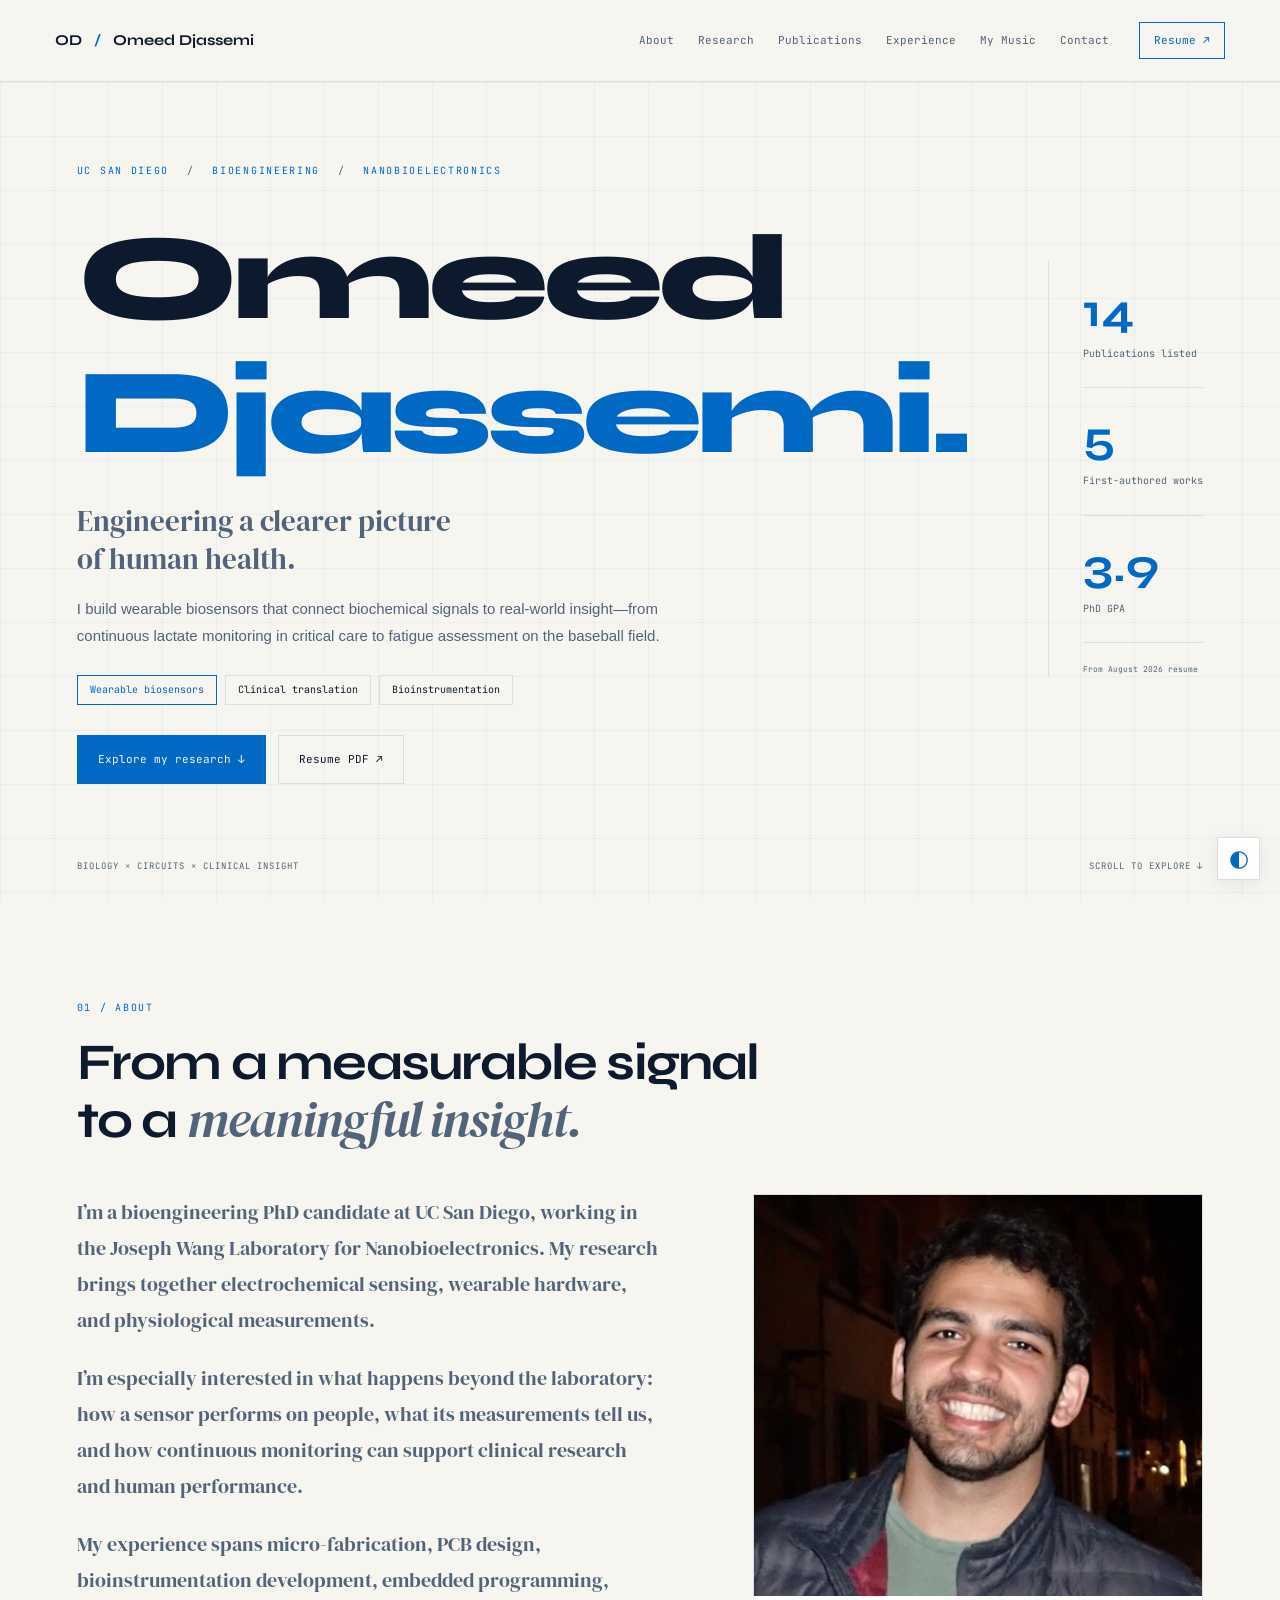
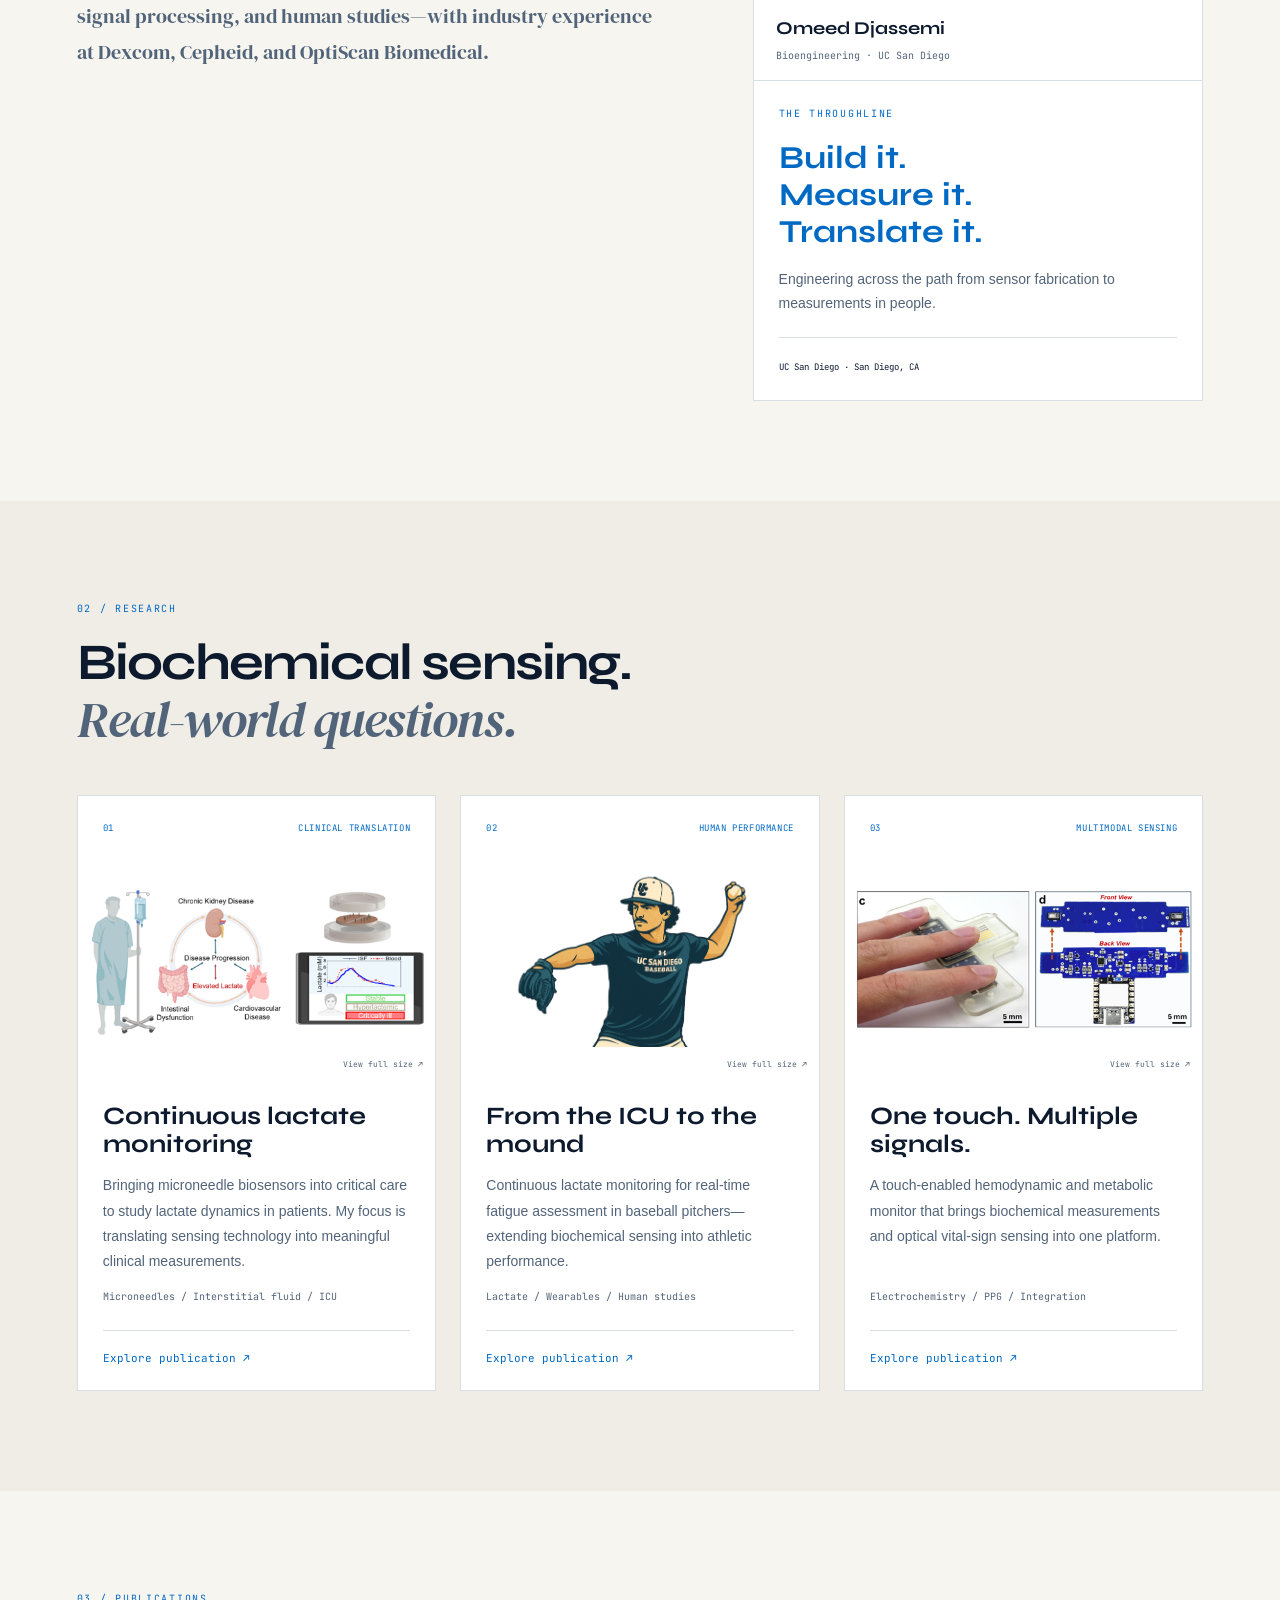
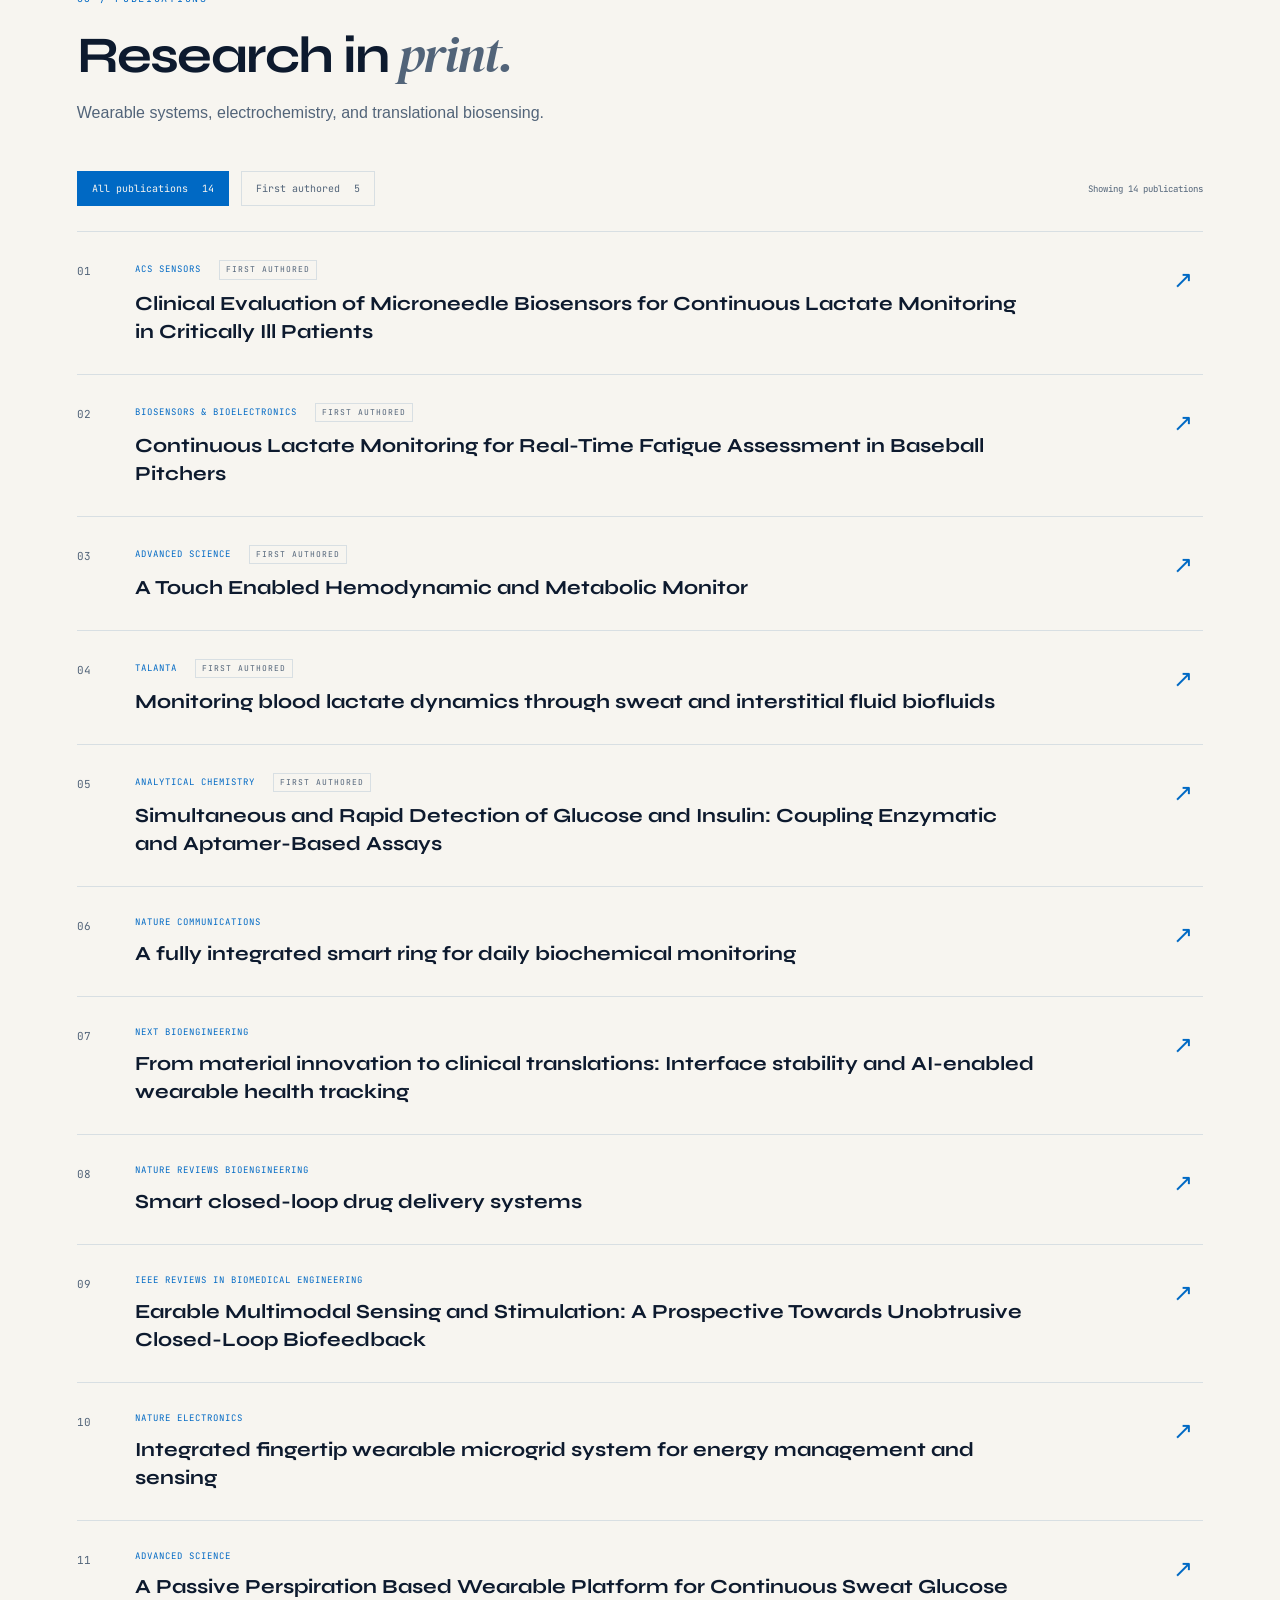
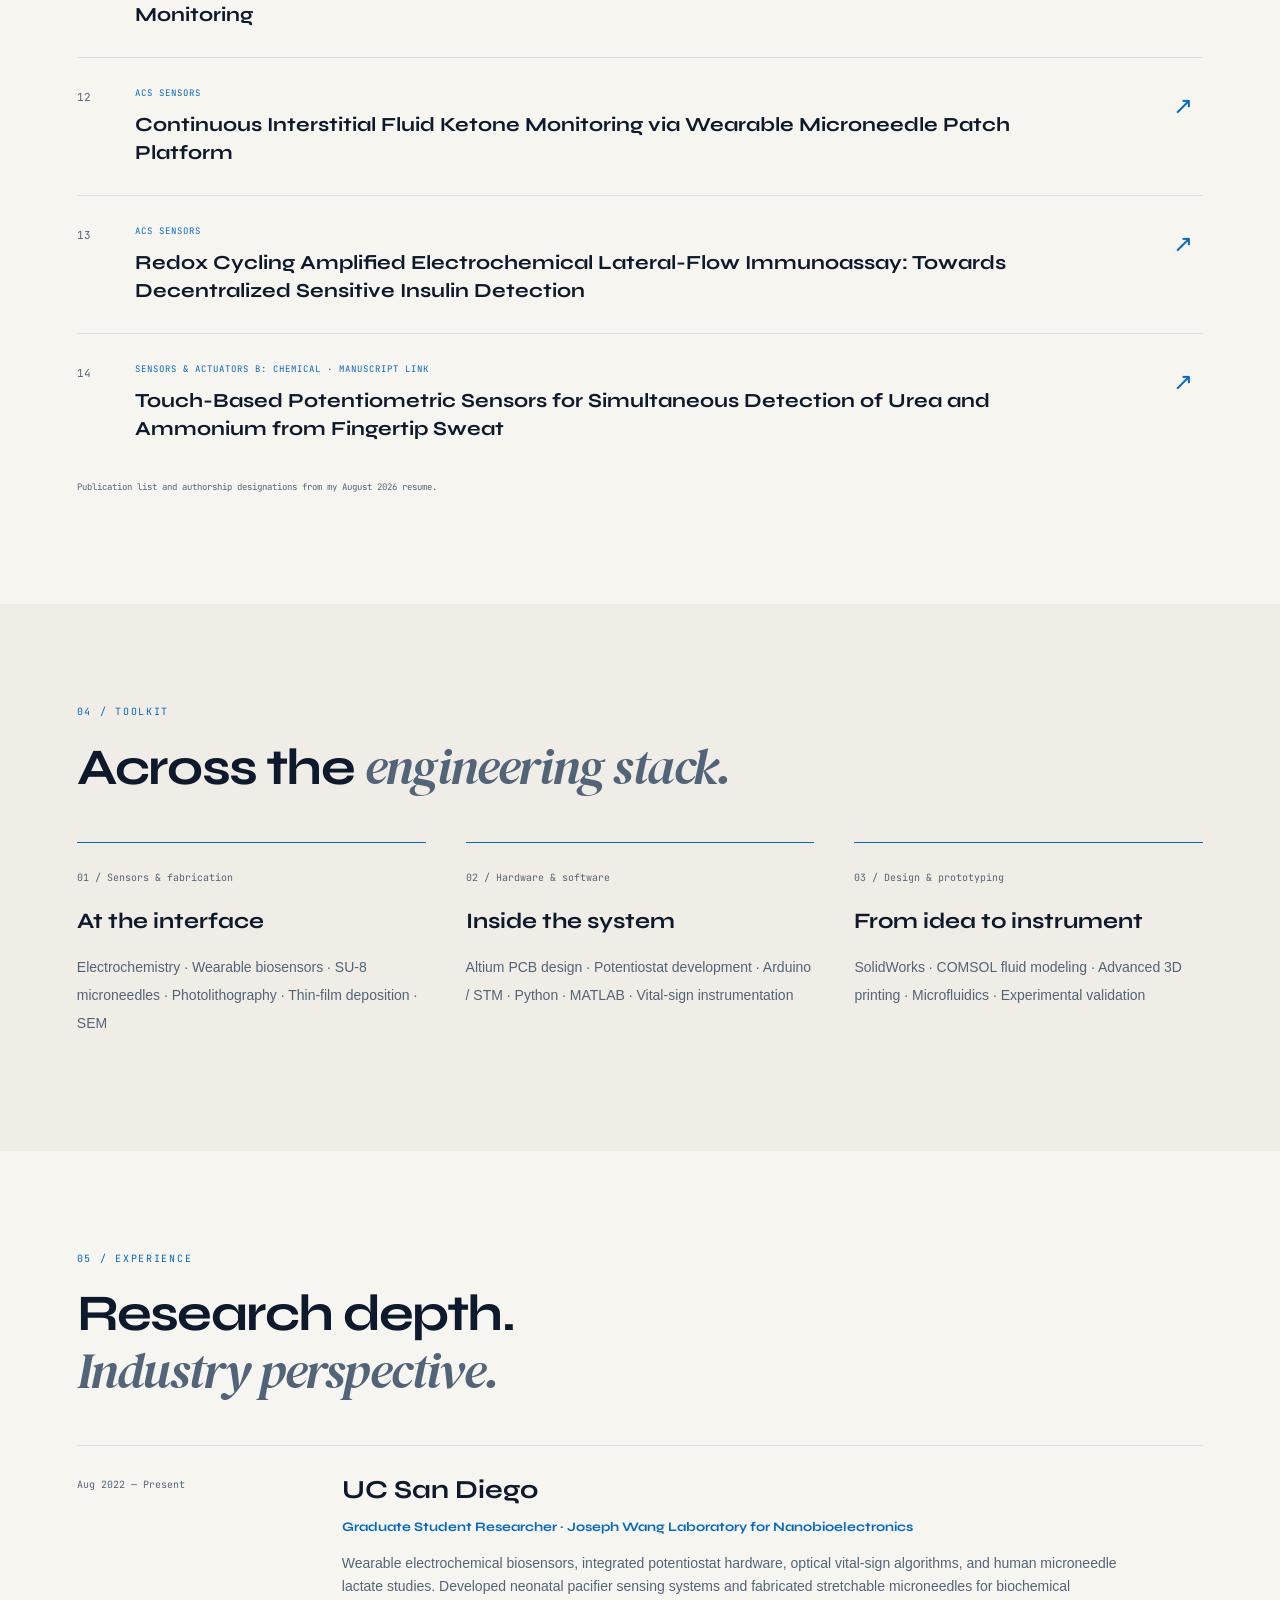
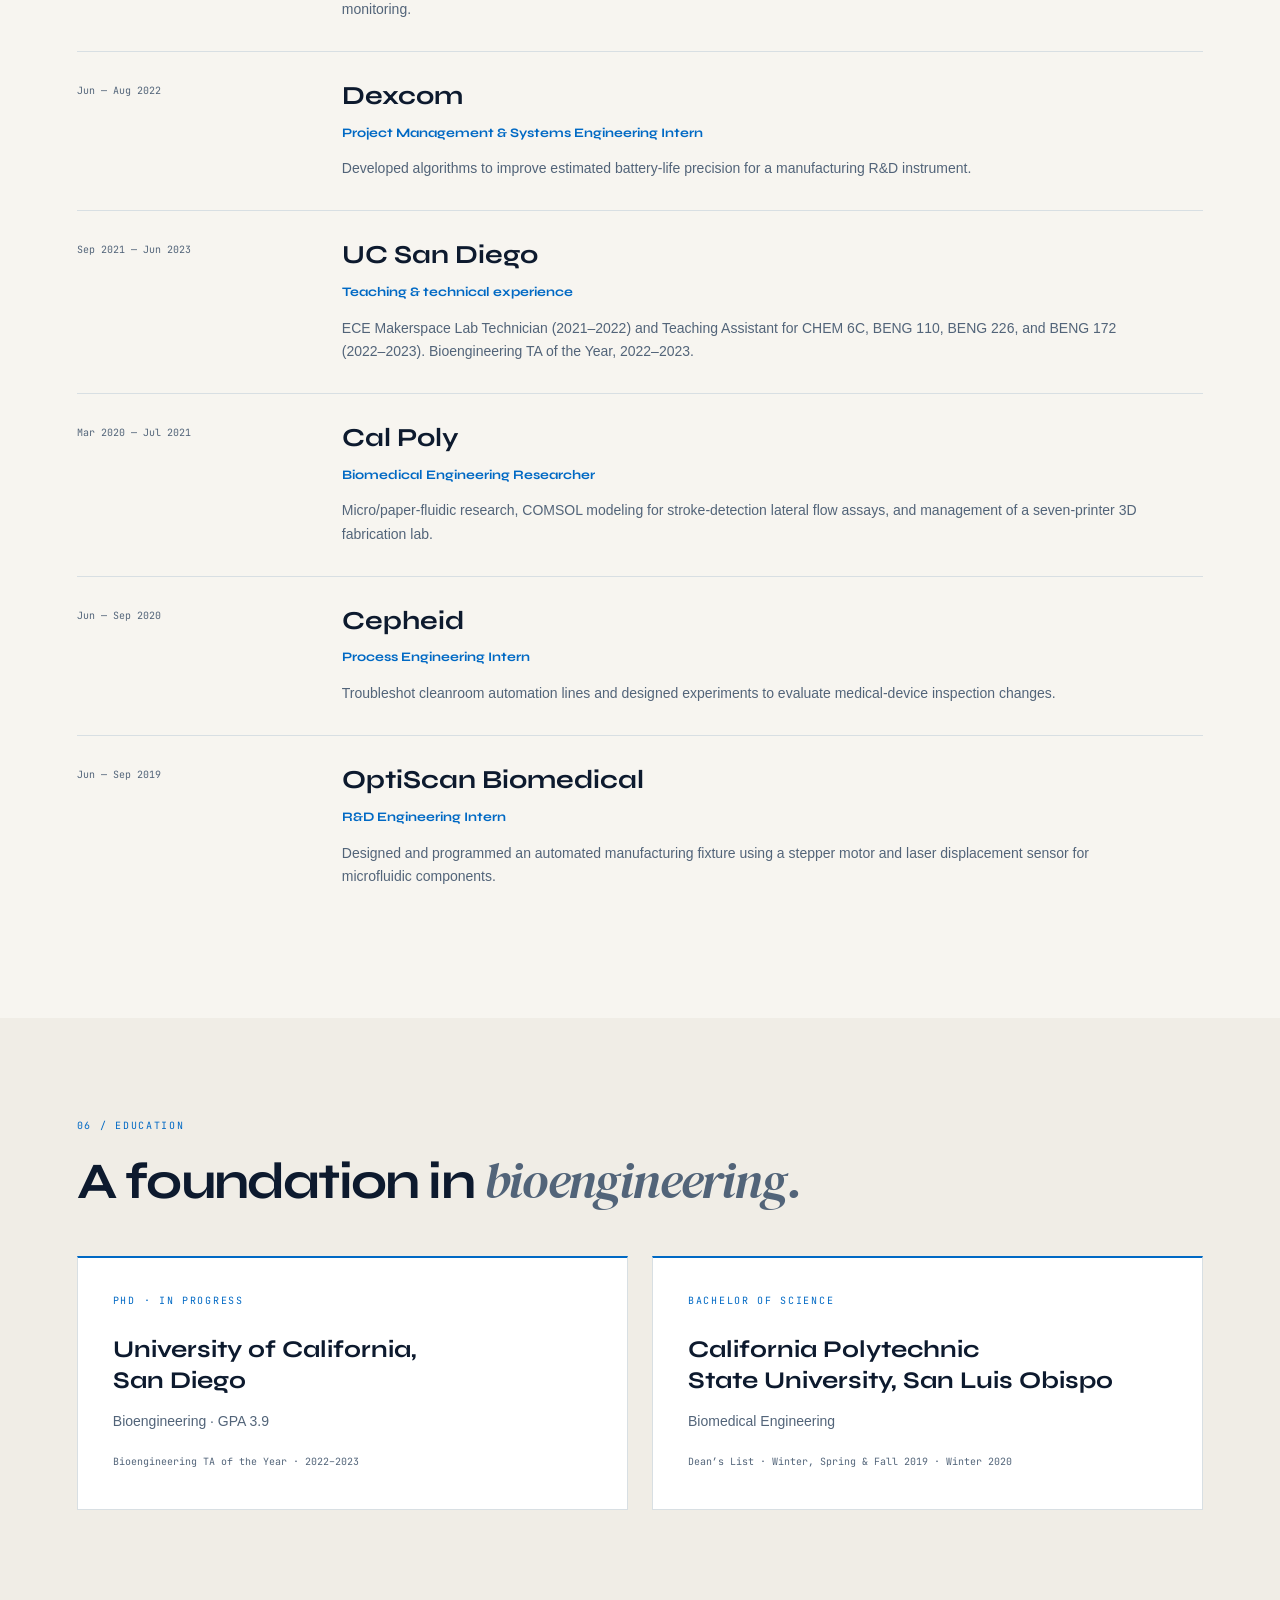
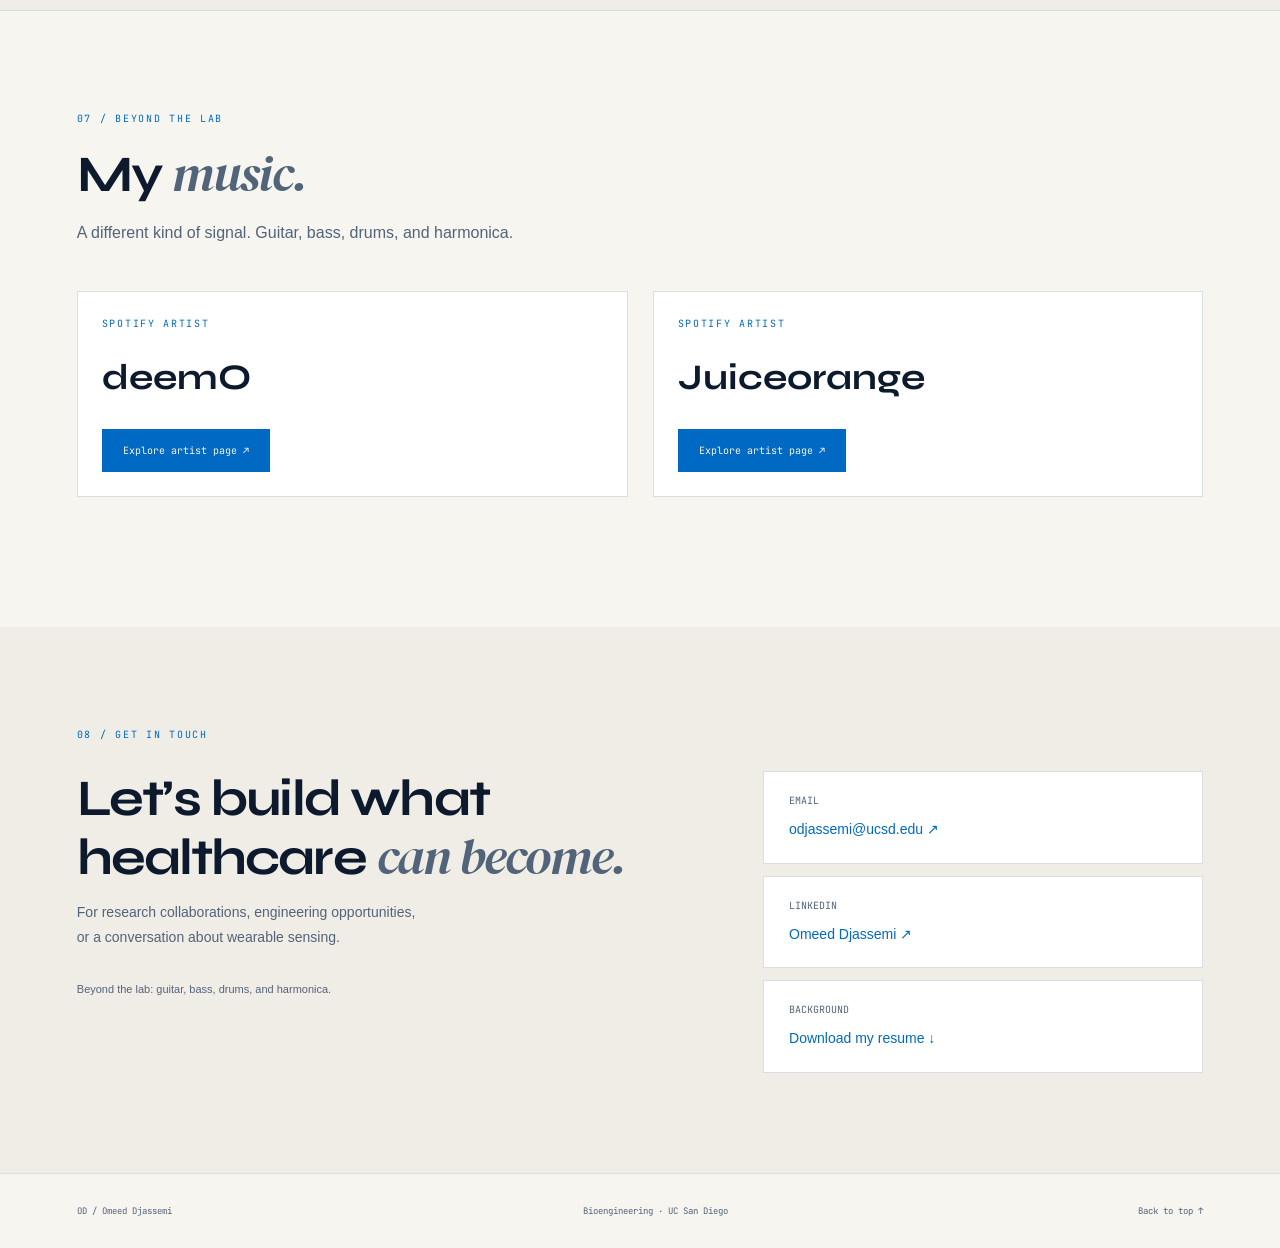
==== commit 68560913: "Add headshot and research images" ====
--- a/index.html
+++ b/index.html
@@ -1 +1 @@
-<!doctype html><html lang="en" data-theme="light"><head><meta charset="utf-8"><meta name="viewport" content="width=device-width, initial-scale=1"><title>Omeed Djassemi — Bioengineering & Wearable Biosensors</title><meta name="description" content="Omeed Djassemi, UC San Diego bioengineering researcher. Wearable biosensors, continuous lactate monitoring, and clinical translation."><meta name="theme-color" content="#f7f5f0"><link rel="stylesheet" href="style.css"><link rel="icon" href="favicon.svg" type="image/svg+xml"></head><body><a class="skip" href="#main">Skip to content</a><header><a class="logo" href="#home">OD<span> / </span>Omeed Djassemi</a><button id="menu" aria-label="Open navigation" aria-expanded="false" aria-controls="navigation">Menu +</button><nav id="navigation"><a href="#about">About</a><a href="#research">Research</a><a href="#publications">Publications</a><a href="#experience">Experience</a><a href="#music">My Music</a><a href="#contact">Contact</a></nav><a class="resume" href="resume.pdf" target="_blank" rel="noopener">Resume ↗</a></header><main id="main"><section class="hero" id="home"><div class="hero-main"><p class="eyebrow">UC San Diego <span>/</span> Bioengineering <span>/</span> Nanobioelectronics</p><h1>Omeed<br><span>Djassemi.</span></h1><p class="lead">Engineering a clearer picture<br>of human health.</p><p class="intro">I build wearable biosensors that connect biochemical signals to real-world insight—from continuous lactate monitoring in critical care to fatigue assessment on the baseball field.</p><div class="tags"><span>Wearable biosensors</span><span>Clinical translation</span><span>Bioinstrumentation</span></div><div class="actions"><a class="button primary" href="#research">Explore my research ↓</a><a class="button" href="resume.pdf" target="_blank" rel="noopener">Resume PDF ↗</a></div></div><aside class="hero-stats"><div><strong>14</strong><span>Publications listed</span></div><div><strong>5</strong><span>First-authored works</span></div><div><strong>3.9</strong><span>PhD GPA</span></div><small>From August 2026 resume</small></aside><div class="hero-foot"><span>Biology × Circuits × Clinical insight</span><a href="#about">Scroll to explore ↓</a></div></section><section id="about"><div class="section-heading"><span class="eyebrow">01 / About</span><h2>From a measurable signal<br>to a <em>meaningful insight.</em></h2></div><div class="about-grid"><div class="body-copy"><p>I’m a bioengineering PhD candidate at UC San Diego, working in the Joseph Wang Laboratory for Nanobioelectronics. My research brings together electrochemical sensing, wearable hardware, and physiological measurements.</p><p>I’m especially interested in what happens beyond the laboratory: how a sensor performs on people, what its measurements tell us, and how continuous monitoring can support clinical research and human performance.</p><p>My experience spans micro-fabrication, PCB design, bioinstrumentation development, embedded programming, signal processing, and human studies—with industry experience at Dexcom, Cepheid, and OptiScan Biomedical.</p></div><aside class="about-note"><span class="eyebrow">The throughline</span><h3>Build it.<br>Measure it.<br>Translate it.</h3><p>Engineering across the path from sensor fabrication to measurements in people.</p><div class="note-footer">UC San Diego · San Diego, CA</div></aside></div></section><section id="research" class="tinted"><div class="section-heading"><span class="eyebrow">02 / Research</span><h2>Biochemical sensing.<br><em>Real-world questions.</em></h2></div><div class="research-grid"><article class="research-card"><div class="card-top"><span>01</span><span>Clinical translation</span></div><div class="signal" aria-hidden="true"><svg viewBox="0 0 400 90"><path d="M0 48 H60 L75 42 L88 53 L105 48 H140 L155 20 L168 74 L185 38 L202 48 H245 L260 42 L275 51 L292 48 H400"/></svg></div><h3>Continuous lactate monitoring</h3><p>Bringing microneedle biosensors into critical care to study lactate dynamics in patients. My focus is translating sensing technology into meaningful clinical measurements.</p><span class="micro">Microneedles / Interstitial fluid / ICU</span><a href="https://doi.org/10.1021/acssensors.5c03699" target="_blank" rel="noopener">Explore publication ↗</a></article><article class="research-card"><div class="card-top"><span>02</span><span>Human performance</span></div><div class="signal" aria-hidden="true"><svg viewBox="0 0 400 90"><path d="M0 48 H60 L75 42 L88 53 L105 48 H140 L155 20 L168 74 L185 38 L202 48 H245 L260 42 L275 51 L292 48 H400"/></svg></div><h3>From the ICU to the mound</h3><p>Continuous lactate monitoring for real-time fatigue assessment in baseball pitchers—extending biochemical sensing into athletic performance.</p><span class="micro">Lactate / Wearables / Human studies</span><a href="https://doi.org/10.1016/j.bios.2026.118611" target="_blank" rel="noopener">Explore publication ↗</a></article><article class="research-card"><div class="card-top"><span>03</span><span>Multimodal sensing</span></div><div class="signal" aria-hidden="true"><svg viewBox="0 0 400 90"><path d="M0 48 H60 L75 42 L88 53 L105 48 H140 L155 20 L168 74 L185 38 L202 48 H245 L260 42 L275 51 L292 48 H400"/></svg></div><h3>One touch. Multiple signals.</h3><p>A touch-enabled hemodynamic and metabolic monitor that brings biochemical measurements and optical vital-sign sensing into one platform.</p><span class="micro">Electrochemistry / PPG / Integration</span><a href="https://doi.org/10.1002/advs.202502138" target="_blank" rel="noopener">Explore publication ↗</a></article></div></section><section id="publications"><div class="section-heading"><span class="eyebrow">03 / Publications</span><h2>Research in <em>print.</em></h2><p>Wearable systems, electrochemistry, and translational biosensing.</p></div><div class="pub-controls" role="group" aria-label="Publication filters"><button class="active" data-filter="all" aria-pressed="true">All publications <span>14</span></button><button data-filter="first" aria-pressed="false">First authored <span>5</span></button><span id="pub-count" aria-live="polite">Showing 14 publications</span></div><div class="pub-list"><article class="publication" data-first="true"><span class="pub-number">01</span><div><span class="eyebrow">ACS Sensors <b class="badge">First authored</b></span><h3><a href="https://doi.org/10.1021/acssensors.5c03699" target="_blank" rel="noopener">Clinical Evaluation of Microneedle Biosensors for Continuous Lactate Monitoring in Critically Ill Patients</a></h3></div><a class="arrow" href="https://doi.org/10.1021/acssensors.5c03699" aria-label="Read Clinical Evaluation of Microneedle Biosensors for Continuous Lactate Monitoring in Critically Ill Patients" target="_blank" rel="noopener">↗</a></article><article class="publication" data-first="true"><span class="pub-number">02</span><div><span class="eyebrow">Biosensors &amp; Bioelectronics <b class="badge">First authored</b></span><h3><a href="https://doi.org/10.1016/j.bios.2026.118611" target="_blank" rel="noopener">Continuous Lactate Monitoring for Real-Time Fatigue Assessment in Baseball Pitchers</a></h3></div><a class="arrow" href="https://doi.org/10.1016/j.bios.2026.118611" aria-label="Read Continuous Lactate Monitoring for Real-Time Fatigue Assessment in Baseball Pitchers" target="_blank" rel="noopener">↗</a></article><article class="publication" data-first="true"><span class="pub-number">03</span><div><span class="eyebrow">Advanced Science <b class="badge">First authored</b></span><h3><a href="https://doi.org/10.1002/advs.202502138" target="_blank" rel="noopener">A Touch Enabled Hemodynamic and Metabolic Monitor</a></h3></div><a class="arrow" href="https://doi.org/10.1002/advs.202502138" aria-label="Read A Touch Enabled Hemodynamic and Metabolic Monitor" target="_blank" rel="noopener">↗</a></article><article class="publication" data-first="true"><span class="pub-number">04</span><div><span class="eyebrow">Talanta <b class="badge">First authored</b></span><h3><a href="https://doi.org/10.1016/j.talanta.2025.128985" target="_blank" rel="noopener">Monitoring blood lactate dynamics through sweat and interstitial fluid biofluids</a></h3></div><a class="arrow" href="https://doi.org/10.1016/j.talanta.2025.128985" aria-label="Read Monitoring blood lactate dynamics through sweat and interstitial fluid biofluids" target="_blank" rel="noopener">↗</a></article><article class="publication" data-first="true"><span class="pub-number">05</span><div><span class="eyebrow">Analytical Chemistry <b class="badge">First authored</b></span><h3><a href="https://doi.org/10.1021/acs.analchem.4c04289" target="_blank" rel="noopener">Simultaneous and Rapid Detection of Glucose and Insulin: Coupling Enzymatic and Aptamer-Based Assays</a></h3></div><a class="arrow" href="https://doi.org/10.1021/acs.analchem.4c04289" aria-label="Read Simultaneous and Rapid Detection of Glucose and Insulin: Coupling Enzymatic and Aptamer-Based Assays" target="_blank" rel="noopener">↗</a></article><article class="publication" data-first="false"><span class="pub-number">06</span><div><span class="eyebrow">Nature Communications</span><h3><a href="https://doi.org/10.1038/s41467-026-75980-z" target="_blank" rel="noopener">A fully integrated smart ring for daily biochemical monitoring</a></h3></div><a class="arrow" href="https://doi.org/10.1038/s41467-026-75980-z" aria-label="Read A fully integrated smart ring for daily biochemical monitoring" target="_blank" rel="noopener">↗</a></article><article class="publication" data-first="false"><span class="pub-number">07</span><div><span class="eyebrow">Next Bioengineering</span><h3><a href="https://doi.org/10.1016/j.nxbio.2026.100038" target="_blank" rel="noopener">From material innovation to clinical translations: Interface stability and AI-enabled wearable health tracking</a></h3></div><a class="arrow" href="https://doi.org/10.1016/j.nxbio.2026.100038" aria-label="Read From material innovation to clinical translations: Interface stability and AI-enabled wearable health tracking" target="_blank" rel="noopener">↗</a></article><article class="publication" data-first="false"><span class="pub-number">08</span><div><span class="eyebrow">Nature Reviews Bioengineering</span><h3><a href="https://doi.org/10.1038/s44222-025-00328-z" target="_blank" rel="noopener">Smart closed-loop drug delivery systems</a></h3></div><a class="arrow" href="https://doi.org/10.1038/s44222-025-00328-z" aria-label="Read Smart closed-loop drug delivery systems" target="_blank" rel="noopener">↗</a></article><article class="publication" data-first="false"><span class="pub-number">09</span><div><span class="eyebrow">IEEE Reviews in Biomedical Engineering</span><h3><a href="https://doi.org/10.1109/RBME.2024.3508713" target="_blank" rel="noopener">Earable Multimodal Sensing and Stimulation: A Prospective Towards Unobtrusive Closed-Loop Biofeedback</a></h3></div><a class="arrow" href="https://doi.org/10.1109/RBME.2024.3508713" aria-label="Read Earable Multimodal Sensing and Stimulation: A Prospective Towards Unobtrusive Closed-Loop Biofeedback" target="_blank" rel="noopener">↗</a></article><article class="publication" data-first="false"><span class="pub-number">10</span><div><span class="eyebrow">Nature Electronics</span><h3><a href="https://doi.org/10.1038/s41928-024-01236-7" target="_blank" rel="noopener">Integrated fingertip wearable microgrid system for energy management and sensing</a></h3></div><a class="arrow" href="https://doi.org/10.1038/s41928-024-01236-7" aria-label="Read Integrated fingertip wearable microgrid system for energy management and sensing" target="_blank" rel="noopener">↗</a></article><article class="publication" data-first="false"><span class="pub-number">11</span><div><span class="eyebrow">Advanced Science</span><h3><a href="https://doi.org/10.1002/advs.202405518" target="_blank" rel="noopener">A Passive Perspiration Based Wearable Platform for Continuous Sweat Glucose Monitoring</a></h3></div><a class="arrow" href="https://doi.org/10.1002/advs.202405518" aria-label="Read A Passive Perspiration Based Wearable Platform for Continuous Sweat Glucose Monitoring" target="_blank" rel="noopener">↗</a></article><article class="publication" data-first="false"><span class="pub-number">12</span><div><span class="eyebrow">ACS Sensors</span><h3><a href="https://doi.org/10.1021/acssensors.3c02677" target="_blank" rel="noopener">Continuous Interstitial Fluid Ketone Monitoring via Wearable Microneedle Patch Platform</a></h3></div><a class="arrow" href="https://doi.org/10.1021/acssensors.3c02677" aria-label="Read Continuous Interstitial Fluid Ketone Monitoring via Wearable Microneedle Patch Platform" target="_blank" rel="noopener">↗</a></article><article class="publication" data-first="false"><span class="pub-number">13</span><div><span class="eyebrow">ACS Sensors</span><h3><a href="https://doi.org/10.1021/acssensors.3c01445" target="_blank" rel="noopener">Redox Cycling Amplified Electrochemical Lateral-Flow Immunoassay: Towards Decentralized Sensitive Insulin Detection</a></h3></div><a class="arrow" href="https://doi.org/10.1021/acssensors.3c01445" aria-label="Read Redox Cycling Amplified Electrochemical Lateral-Flow Immunoassay: Towards Decentralized Sensitive Insulin Detection" target="_blank" rel="noopener">↗</a></article><article class="publication" data-first="false"><span class="pub-number">14</span><div><span class="eyebrow">Sensors &amp; Actuators B: Chemical · manuscript link</span><h3><a href="https://doi.org/10.2139/ssrn.4748241" target="_blank" rel="noopener">Touch-Based Potentiometric Sensors for Simultaneous Detection of Urea and Ammonium from Fingertip Sweat</a></h3></div><a class="arrow" href="https://doi.org/10.2139/ssrn.4748241" aria-label="Read Touch-Based Potentiometric Sensors for Simultaneous Detection of Urea and Ammonium from Fingertip Sweat" target="_blank" rel="noopener">↗</a></article></div><p class="source-note">Publication list and authorship designations from my August 2026 resume.</p></section><section id="skills" class="tinted"><div class="section-heading"><span class="eyebrow">04 / Toolkit</span><h2>Across the <em>engineering stack.</em></h2></div><div class="skills-grid"><div><span class="micro">01 / Sensors & fabrication</span><h3>At the interface</h3><p>Electrochemistry · Wearable biosensors · SU-8 microneedles · Photolithography · Thin-film deposition · SEM</p></div><div><span class="micro">02 / Hardware & software</span><h3>Inside the system</h3><p>Altium PCB design · Potentiostat development · Arduino / STM · Python · MATLAB · Vital-sign instrumentation</p></div><div><span class="micro">03 / Design & prototyping</span><h3>From idea to instrument</h3><p>SolidWorks · COMSOL fluid modeling · Advanced 3D printing · Microfluidics · Experimental validation</p></div></div></section><section id="experience"><div class="section-heading"><span class="eyebrow">05 / Experience</span><h2>Research depth.<br><em>Industry perspective.</em></h2></div><article class="timeline"><span class="micro">Aug 2022 — Present</span><div><h3>UC San Diego</h3><h4>Graduate Student Researcher · Joseph Wang Laboratory for Nanobioelectronics</h4><p>Wearable electrochemical biosensors, integrated potentiostat hardware, optical vital-sign algorithms, and human microneedle lactate studies. Developed neonatal pacifier sensing systems and fabricated stretchable microneedles for biochemical monitoring.</p></div></article><article class="timeline"><span class="micro">Jun — Aug 2022</span><div><h3>Dexcom</h3><h4>Project Management & Systems Engineering Intern</h4><p>Developed algorithms to improve estimated battery-life precision for a manufacturing R&D instrument.</p></div></article><article class="timeline"><span class="micro">Sep 2021 — Jun 2023</span><div><h3>UC San Diego</h3><h4>Teaching & technical experience</h4><p>ECE Makerspace Lab Technician (2021–2022) and Teaching Assistant for CHEM 6C, BENG 110, BENG 226, and BENG 172 (2022–2023). Bioengineering TA of the Year, 2022–2023.</p></div></article><article class="timeline"><span class="micro">Mar 2020 — Jul 2021</span><div><h3>Cal Poly</h3><h4>Biomedical Engineering Researcher</h4><p>Micro/paper-fluidic research, COMSOL modeling for stroke-detection lateral flow assays, and management of a seven-printer 3D fabrication lab.</p></div></article><article class="timeline"><span class="micro">Jun — Sep 2020</span><div><h3>Cepheid</h3><h4>Process Engineering Intern</h4><p>Troubleshot cleanroom automation lines and designed experiments to evaluate medical-device inspection changes.</p></div></article><article class="timeline"><span class="micro">Jun — Sep 2019</span><div><h3>OptiScan Biomedical</h3><h4>R&D Engineering Intern</h4><p>Designed and programmed an automated manufacturing fixture using a stepper motor and laser displacement sensor for microfluidic components.</p></div></article></section><section id="education" class="tinted"><div class="section-heading"><span class="eyebrow">06 / Education</span><h2>A foundation in <em>bioengineering.</em></h2></div><div class="education-grid"><article><span class="eyebrow">PhD · In progress</span><h3>University of California,<br>San Diego</h3><p>Bioengineering · GPA 3.9</p><span class="micro">Bioengineering TA of the Year · 2022–2023</span></article><article><span class="eyebrow">Bachelor of Science</span><h3>California Polytechnic<br>State University, San Luis Obispo</h3><p>Biomedical Engineering</p><span class="micro">Dean’s List · Winter, Spring & Fall 2019 · Winter 2020</span></article></div></section><section id="music" class="music-section"><div class="section-heading"><span class="eyebrow">07 / Beyond the lab</span><h2>My <em>music.</em></h2><p id="music-description">A different kind of signal. Guitar, bass, drums, and harmonica.</p></div><div id="music-content"></div></section><section id="contact" class="tinted"><span class="eyebrow">08 / Get in touch</span><div class="contact-grid"><div><h2>Let’s build what<br>healthcare <em>can become.</em></h2><p>For research collaborations, engineering opportunities,<br>or a conversation about wearable sensing.</p><p class="personal">Beyond the lab: guitar, bass, drums, and harmonica.</p></div><div class="contact-links"><a href="mailto:odjassemi@ucsd.edu"><span class="micro">Email</span><strong>odjassemi@ucsd.edu ↗</strong></a><a href="https://www.linkedin.com/in/omeed-djassemi/" target="_blank" rel="noopener"><span class="micro">LinkedIn</span><strong>Omeed Djassemi ↗</strong></a><a href="resume.pdf" target="_blank" rel="noopener"><span class="micro">Background</span><strong>Download my resume ↓</strong></a></div></div></section></main><footer><span>OD / Omeed Djassemi</span><span>Bioengineering · UC San Diego</span><a href="#home">Back to top ↑</a></footer><button id="theme" aria-label="Switch to dark mode" title="Switch color theme">◐</button><script src="music-config.js"></script><script src="music.js"></script><script src="script.js"></script></body></html>
+<!doctype html><html lang="en" data-theme="light"><head><meta charset="utf-8"><meta name="viewport" content="width=device-width, initial-scale=1"><title>Omeed Djassemi — Bioengineering & Wearable Biosensors</title><meta name="description" content="Omeed Djassemi, UC San Diego bioengineering researcher. Wearable biosensors, continuous lactate monitoring, and clinical translation."><meta name="theme-color" content="#f7f5f0"><link rel="stylesheet" href="style.css"><link rel="icon" href="favicon.svg" type="image/svg+xml"></head><body><a class="skip" href="#main">Skip to content</a><header><a class="logo" href="#home">OD<span> / </span>Omeed Djassemi</a><button id="menu" aria-label="Open navigation" aria-expanded="false" aria-controls="navigation">Menu +</button><nav id="navigation"><a href="#about">About</a><a href="#research">Research</a><a href="#publications">Publications</a><a href="#experience">Experience</a><a href="#music">My Music</a><a href="#contact">Contact</a></nav><a class="resume" href="resume.pdf" target="_blank" rel="noopener">Resume ↗</a></header><main id="main"><section class="hero" id="home"><div class="hero-main"><p class="eyebrow">UC San Diego <span>/</span> Bioengineering <span>/</span> Nanobioelectronics</p><h1>Omeed<br><span>Djassemi.</span></h1><p class="lead">Engineering a clearer picture<br>of human health.</p><p class="intro">I build wearable biosensors that connect biochemical signals to real-world insight—from continuous lactate monitoring in critical care to fatigue assessment on the baseball field.</p><div class="tags"><span>Wearable biosensors</span><span>Clinical translation</span><span>Bioinstrumentation</span></div><div class="actions"><a class="button primary" href="#research">Explore my research ↓</a><a class="button" href="resume.pdf" target="_blank" rel="noopener">Resume PDF ↗</a></div></div><aside class="hero-stats"><div><strong>14</strong><span>Publications listed</span></div><div><strong>5</strong><span>First-authored works</span></div><div><strong>3.9</strong><span>PhD GPA</span></div><small>From August 2026 resume</small></aside><div class="hero-foot"><span>Biology × Circuits × Clinical insight</span><a href="#about">Scroll to explore ↓</a></div></section><section id="about"><div class="section-heading"><span class="eyebrow">01 / About</span><h2>From a measurable signal<br>to a <em>meaningful insight.</em></h2></div><div class="about-grid"><div class="body-copy"><p>I’m a bioengineering PhD candidate at UC San Diego, working in the Joseph Wang Laboratory for Nanobioelectronics. My research brings together electrochemical sensing, wearable hardware, and physiological measurements.</p><p>I’m especially interested in what happens beyond the laboratory: how a sensor performs on people, what its measurements tell us, and how continuous monitoring can support clinical research and human performance.</p><p>My experience spans micro-fabrication, PCB design, bioinstrumentation development, embedded programming, signal processing, and human studies—with industry experience at Dexcom, Cepheid, and OptiScan Biomedical.</p></div><aside class="about-profile"><figure class="portrait"><img src="omeed-headshot.jpg" alt="Omeed Djassemi" width="469" height="419" loading="lazy" decoding="async"><figcaption>Omeed Djassemi <span>Bioengineering · UC San Diego</span></figcaption></figure><div class="about-note"><span class="eyebrow">The throughline</span><h3>Build it.<br>Measure it.<br>Translate it.</h3><p>Engineering across the path from sensor fabrication to measurements in people.</p><div class="note-footer">UC San Diego · San Diego, CA</div></div></aside></div></section><section id="research" class="tinted"><div class="section-heading"><span class="eyebrow">02 / Research</span><h2>Biochemical sensing.<br><em>Real-world questions.</em></h2></div><div class="research-grid"><article class="research-card"><div class="card-top"><span>01</span><span>Clinical translation</span></div><a class="research-image" href="clinical-lactate.png" target="_blank" rel="noopener" aria-label="View full-size image: Schematic of a microneedle lactate sensor and continuous monitoring in critical care"><img src="clinical-lactate.png" alt="Schematic of a microneedle lactate sensor and continuous monitoring in critical care" width="487" height="220" loading="lazy" decoding="async"><span>View full size ↗</span></a><h3>Continuous lactate monitoring</h3><p>Bringing microneedle biosensors into critical care to study lactate dynamics in patients. My focus is translating sensing technology into meaningful clinical measurements.</p><span class="micro">Microneedles / Interstitial fluid / ICU</span><a href="https://doi.org/10.1021/acssensors.5c03699" target="_blank" rel="noopener">Explore publication ↗</a></article><article class="research-card"><div class="card-top"><span>02</span><span>Human performance</span></div><a class="research-image" href="baseball-pitcher.png" target="_blank" rel="noopener" aria-label="View full-size image: Illustration of a UC San Diego baseball pitcher"><img src="baseball-pitcher.png" alt="Illustration of a UC San Diego baseball pitcher" width="560" height="369" loading="lazy" decoding="async"><span>View full size ↗</span></a><h3>From the ICU to the mound</h3><p>Continuous lactate monitoring for real-time fatigue assessment in baseball pitchers—extending biochemical sensing into athletic performance.</p><span class="micro">Lactate / Wearables / Human studies</span><a href="https://doi.org/10.1016/j.bios.2026.118611" target="_blank" rel="noopener">Explore publication ↗</a></article><article class="research-card"><div class="card-top"><span>03</span><span>Multimodal sensing</span></div><a class="research-image" href="touch-device.png" target="_blank" rel="noopener" aria-label="View full-size image: Touch-enabled sensing device and its front and back circuit boards"><img src="touch-device.png" alt="Touch-enabled sensing device and its front and back circuit boards" width="561" height="229" loading="lazy" decoding="async"><span>View full size ↗</span></a><h3>One touch. Multiple signals.</h3><p>A touch-enabled hemodynamic and metabolic monitor that brings biochemical measurements and optical vital-sign sensing into one platform.</p><span class="micro">Electrochemistry / PPG / Integration</span><a href="https://doi.org/10.1002/advs.202502138" target="_blank" rel="noopener">Explore publication ↗</a></article></div></section><section id="publications"><div class="section-heading"><span class="eyebrow">03 / Publications</span><h2>Research in <em>print.</em></h2><p>Wearable systems, electrochemistry, and translational biosensing.</p></div><div class="pub-controls" role="group" aria-label="Publication filters"><button class="active" data-filter="all" aria-pressed="true">All publications <span>14</span></button><button data-filter="first" aria-pressed="false">First authored <span>5</span></button><span id="pub-count" aria-live="polite">Showing 14 publications</span></div><div class="pub-list"><article class="publication" data-first="true"><span class="pub-number">01</span><div><span class="eyebrow">ACS Sensors <b class="badge">First authored</b></span><h3><a href="https://doi.org/10.1021/acssensors.5c03699" target="_blank" rel="noopener">Clinical Evaluation of Microneedle Biosensors for Continuous Lactate Monitoring in Critically Ill Patients</a></h3></div><a class="arrow" href="https://doi.org/10.1021/acssensors.5c03699" aria-label="Read Clinical Evaluation of Microneedle Biosensors for Continuous Lactate Monitoring in Critically Ill Patients" target="_blank" rel="noopener">↗</a></article><article class="publication" data-first="true"><span class="pub-number">02</span><div><span class="eyebrow">Biosensors &amp; Bioelectronics <b class="badge">First authored</b></span><h3><a href="https://doi.org/10.1016/j.bios.2026.118611" target="_blank" rel="noopener">Continuous Lactate Monitoring for Real-Time Fatigue Assessment in Baseball Pitchers</a></h3></div><a class="arrow" href="https://doi.org/10.1016/j.bios.2026.118611" aria-label="Read Continuous Lactate Monitoring for Real-Time Fatigue Assessment in Baseball Pitchers" target="_blank" rel="noopener">↗</a></article><article class="publication" data-first="true"><span class="pub-number">03</span><div><span class="eyebrow">Advanced Science <b class="badge">First authored</b></span><h3><a href="https://doi.org/10.1002/advs.202502138" target="_blank" rel="noopener">A Touch Enabled Hemodynamic and Metabolic Monitor</a></h3></div><a class="arrow" href="https://doi.org/10.1002/advs.202502138" aria-label="Read A Touch Enabled Hemodynamic and Metabolic Monitor" target="_blank" rel="noopener">↗</a></article><article class="publication" data-first="true"><span class="pub-number">04</span><div><span class="eyebrow">Talanta <b class="badge">First authored</b></span><h3><a href="https://doi.org/10.1016/j.talanta.2025.128985" target="_blank" rel="noopener">Monitoring blood lactate dynamics through sweat and interstitial fluid biofluids</a></h3></div><a class="arrow" href="https://doi.org/10.1016/j.talanta.2025.128985" aria-label="Read Monitoring blood lactate dynamics through sweat and interstitial fluid biofluids" target="_blank" rel="noopener">↗</a></article><article class="publication" data-first="true"><span class="pub-number">05</span><div><span class="eyebrow">Analytical Chemistry <b class="badge">First authored</b></span><h3><a href="https://doi.org/10.1021/acs.analchem.4c04289" target="_blank" rel="noopener">Simultaneous and Rapid Detection of Glucose and Insulin: Coupling Enzymatic and Aptamer-Based Assays</a></h3></div><a class="arrow" href="https://doi.org/10.1021/acs.analchem.4c04289" aria-label="Read Simultaneous and Rapid Detection of Glucose and Insulin: Coupling Enzymatic and Aptamer-Based Assays" target="_blank" rel="noopener">↗</a></article><article class="publication" data-first="false"><span class="pub-number">06</span><div><span class="eyebrow">Nature Communications</span><h3><a href="https://doi.org/10.1038/s41467-026-75980-z" target="_blank" rel="noopener">A fully integrated smart ring for daily biochemical monitoring</a></h3></div><a class="arrow" href="https://doi.org/10.1038/s41467-026-75980-z" aria-label="Read A fully integrated smart ring for daily biochemical monitoring" target="_blank" rel="noopener">↗</a></article><article class="publication" data-first="false"><span class="pub-number">07</span><div><span class="eyebrow">Next Bioengineering</span><h3><a href="https://doi.org/10.1016/j.nxbio.2026.100038" target="_blank" rel="noopener">From material innovation to clinical translations: Interface stability and AI-enabled wearable health tracking</a></h3></div><a class="arrow" href="https://doi.org/10.1016/j.nxbio.2026.100038" aria-label="Read From material innovation to clinical translations: Interface stability and AI-enabled wearable health tracking" target="_blank" rel="noopener">↗</a></article><article class="publication" data-first="false"><span class="pub-number">08</span><div><span class="eyebrow">Nature Reviews Bioengineering</span><h3><a href="https://doi.org/10.1038/s44222-025-00328-z" target="_blank" rel="noopener">Smart closed-loop drug delivery systems</a></h3></div><a class="arrow" href="https://doi.org/10.1038/s44222-025-00328-z" aria-label="Read Smart closed-loop drug delivery systems" target="_blank" rel="noopener">↗</a></article><article class="publication" data-first="false"><span class="pub-number">09</span><div><span class="eyebrow">IEEE Reviews in Biomedical Engineering</span><h3><a href="https://doi.org/10.1109/RBME.2024.3508713" target="_blank" rel="noopener">Earable Multimodal Sensing and Stimulation: A Prospective Towards Unobtrusive Closed-Loop Biofeedback</a></h3></div><a class="arrow" href="https://doi.org/10.1109/RBME.2024.3508713" aria-label="Read Earable Multimodal Sensing and Stimulation: A Prospective Towards Unobtrusive Closed-Loop Biofeedback" target="_blank" rel="noopener">↗</a></article><article class="publication" data-first="false"><span class="pub-number">10</span><div><span class="eyebrow">Nature Electronics</span><h3><a href="https://doi.org/10.1038/s41928-024-01236-7" target="_blank" rel="noopener">Integrated fingertip wearable microgrid system for energy management and sensing</a></h3></div><a class="arrow" href="https://doi.org/10.1038/s41928-024-01236-7" aria-label="Read Integrated fingertip wearable microgrid system for energy management and sensing" target="_blank" rel="noopener">↗</a></article><article class="publication" data-first="false"><span class="pub-number">11</span><div><span class="eyebrow">Advanced Science</span><h3><a href="https://doi.org/10.1002/advs.202405518" target="_blank" rel="noopener">A Passive Perspiration Based Wearable Platform for Continuous Sweat Glucose Monitoring</a></h3></div><a class="arrow" href="https://doi.org/10.1002/advs.202405518" aria-label="Read A Passive Perspiration Based Wearable Platform for Continuous Sweat Glucose Monitoring" target="_blank" rel="noopener">↗</a></article><article class="publication" data-first="false"><span class="pub-number">12</span><div><span class="eyebrow">ACS Sensors</span><h3><a href="https://doi.org/10.1021/acssensors.3c02677" target="_blank" rel="noopener">Continuous Interstitial Fluid Ketone Monitoring via Wearable Microneedle Patch Platform</a></h3></div><a class="arrow" href="https://doi.org/10.1021/acssensors.3c02677" aria-label="Read Continuous Interstitial Fluid Ketone Monitoring via Wearable Microneedle Patch Platform" target="_blank" rel="noopener">↗</a></article><article class="publication" data-first="false"><span class="pub-number">13</span><div><span class="eyebrow">ACS Sensors</span><h3><a href="https://doi.org/10.1021/acssensors.3c01445" target="_blank" rel="noopener">Redox Cycling Amplified Electrochemical Lateral-Flow Immunoassay: Towards Decentralized Sensitive Insulin Detection</a></h3></div><a class="arrow" href="https://doi.org/10.1021/acssensors.3c01445" aria-label="Read Redox Cycling Amplified Electrochemical Lateral-Flow Immunoassay: Towards Decentralized Sensitive Insulin Detection" target="_blank" rel="noopener">↗</a></article><article class="publication" data-first="false"><span class="pub-number">14</span><div><span class="eyebrow">Sensors &amp; Actuators B: Chemical · manuscript link</span><h3><a href="https://doi.org/10.2139/ssrn.4748241" target="_blank" rel="noopener">Touch-Based Potentiometric Sensors for Simultaneous Detection of Urea and Ammonium from Fingertip Sweat</a></h3></div><a class="arrow" href="https://doi.org/10.2139/ssrn.4748241" aria-label="Read Touch-Based Potentiometric Sensors for Simultaneous Detection of Urea and Ammonium from Fingertip Sweat" target="_blank" rel="noopener">↗</a></article></div><p class="source-note">Publication list and authorship designations from my August 2026 resume.</p></section><section id="skills" class="tinted"><div class="section-heading"><span class="eyebrow">04 / Toolkit</span><h2>Across the <em>engineering stack.</em></h2></div><div class="skills-grid"><div><span class="micro">01 / Sensors & fabrication</span><h3>At the interface</h3><p>Electrochemistry · Wearable biosensors · SU-8 microneedles · Photolithography · Thin-film deposition · SEM</p></div><div><span class="micro">02 / Hardware & software</span><h3>Inside the system</h3><p>Altium PCB design · Potentiostat development · Arduino / STM · Python · MATLAB · Vital-sign instrumentation</p></div><div><span class="micro">03 / Design & prototyping</span><h3>From idea to instrument</h3><p>SolidWorks · COMSOL fluid modeling · Advanced 3D printing · Microfluidics · Experimental validation</p></div></div></section><section id="experience"><div class="section-heading"><span class="eyebrow">05 / Experience</span><h2>Research depth.<br><em>Industry perspective.</em></h2></div><article class="timeline"><span class="micro">Aug 2022 — Present</span><div><h3>UC San Diego</h3><h4>Graduate Student Researcher · Joseph Wang Laboratory for Nanobioelectronics</h4><p>Wearable electrochemical biosensors, integrated potentiostat hardware, optical vital-sign algorithms, and human microneedle lactate studies. Developed neonatal pacifier sensing systems and fabricated stretchable microneedles for biochemical monitoring.</p></div></article><article class="timeline"><span class="micro">Jun — Aug 2022</span><div><h3>Dexcom</h3><h4>Project Management & Systems Engineering Intern</h4><p>Developed algorithms to improve estimated battery-life precision for a manufacturing R&D instrument.</p></div></article><article class="timeline"><span class="micro">Sep 2021 — Jun 2023</span><div><h3>UC San Diego</h3><h4>Teaching & technical experience</h4><p>ECE Makerspace Lab Technician (2021–2022) and Teaching Assistant for CHEM 6C, BENG 110, BENG 226, and BENG 172 (2022–2023). Bioengineering TA of the Year, 2022–2023.</p></div></article><article class="timeline"><span class="micro">Mar 2020 — Jul 2021</span><div><h3>Cal Poly</h3><h4>Biomedical Engineering Researcher</h4><p>Micro/paper-fluidic research, COMSOL modeling for stroke-detection lateral flow assays, and management of a seven-printer 3D fabrication lab.</p></div></article><article class="timeline"><span class="micro">Jun — Sep 2020</span><div><h3>Cepheid</h3><h4>Process Engineering Intern</h4><p>Troubleshot cleanroom automation lines and designed experiments to evaluate medical-device inspection changes.</p></div></article><article class="timeline"><span class="micro">Jun — Sep 2019</span><div><h3>OptiScan Biomedical</h3><h4>R&D Engineering Intern</h4><p>Designed and programmed an automated manufacturing fixture using a stepper motor and laser displacement sensor for microfluidic components.</p></div></article></section><section id="education" class="tinted"><div class="section-heading"><span class="eyebrow">06 / Education</span><h2>A foundation in <em>bioengineering.</em></h2></div><div class="education-grid"><article><span class="eyebrow">PhD · In progress</span><h3>University of California,<br>San Diego</h3><p>Bioengineering · GPA 3.9</p><span class="micro">Bioengineering TA of the Year · 2022–2023</span></article><article><span class="eyebrow">Bachelor of Science</span><h3>California Polytechnic<br>State University, San Luis Obispo</h3><p>Biomedical Engineering</p><span class="micro">Dean’s List · Winter, Spring & Fall 2019 · Winter 2020</span></article></div></section><section id="music" class="music-section"><div class="section-heading"><span class="eyebrow">07 / Beyond the lab</span><h2>My <em>music.</em></h2><p id="music-description">A different kind of signal. Guitar, bass, drums, and harmonica.</p></div><div id="music-content"></div></section><section id="contact" class="tinted"><span class="eyebrow">08 / Get in touch</span><div class="contact-grid"><div><h2>Let’s build what<br>healthcare <em>can become.</em></h2><p>For research collaborations, engineering opportunities,<br>or a conversation about wearable sensing.</p><p class="personal">Beyond the lab: guitar, bass, drums, and harmonica.</p></div><div class="contact-links"><a href="mailto:odjassemi@ucsd.edu"><span class="micro">Email</span><strong>odjassemi@ucsd.edu ↗</strong></a><a href="https://www.linkedin.com/in/omeed-djassemi/" target="_blank" rel="noopener"><span class="micro">LinkedIn</span><strong>Omeed Djassemi ↗</strong></a><a href="resume.pdf" target="_blank" rel="noopener"><span class="micro">Background</span><strong>Download my resume ↓</strong></a></div></div></section></main><footer><span>OD / Omeed Djassemi</span><span>Bioengineering · UC San Diego</span><a href="#home">Back to top ↑</a></footer><button id="theme" aria-label="Switch to dark mode" title="Switch color theme">◐</button><script src="music-config.js"></script><script src="music.js"></script><script src="script.js"></script></body></html>
--- a/style.css
+++ b/style.css
@@ -5,3 +5,6 @@
 .music-section{border-top:1px solid var(--border)}.music-empty{padding:40px;border:1px solid var(--border);background:var(--surface);border-left:3px solid var(--blue)}.music-empty h3{font-size:30px}.music-empty p{max-width:650px;margin-bottom:0}.spotify-link{display:inline-block;margin-bottom:30px}.music-grid{display:grid;grid-template-columns:1fr 1fr;gap:25px}.music-grid article{padding:24px;background:var(--surface);border:1px solid var(--border)}.music-grid h3{font-size:22px;line-height:1.4;margin-bottom:15px}.music-grid p{font-size:14px}.music-grid iframe{width:100%;border:0;border-radius:12px;display:block;margin:18px 0}.music-grid article>a{font:10px 'JetBrains Mono',monospace;color:var(--blue)}.editor{max-width:1000px;margin:auto;padding:55px 6%}.editor h1{font-size:48px;letter-spacing:-2px}.editor h2{font-size:30px;letter-spacing:-1px;margin-top:30px}.editor>p{color:var(--muted)}.editor label{display:block;font-size:14px;margin:22px 0}.editor input,.editor textarea{display:block;width:100%;padding:14px;margin-top:8px;background:var(--surface);color:var(--ink);border:1px solid var(--border);font:inherit}.editor input:focus,.editor textarea:focus{outline:2px solid var(--blue)}.editor small{color:var(--muted);display:block;margin-top:6px}.editor fieldset{margin:20px 0;padding:20px;border:1px solid var(--border)}.editor legend{font:11px 'JetBrains Mono',monospace;color:var(--blue)}.editor-actions{display:flex;gap:12px;flex-wrap:wrap;margin-top:25px}.editor .button{color:var(--blue);background:var(--surface)}.editor .primary{color:var(--bg);background:var(--blue)}#editor-status{min-height:26px;color:var(--blue);font-size:13px}.editor-preview{padding:40px 0;border-top:1px solid var(--border);margin-top:40px}@media(max-width:1100px){nav{gap:12px}nav a{font-size:10px}}@media(max-width:700px){.music-grid{grid-template-columns:1fr}.music-empty{padding:25px}.editor h1{font-size:38px}.editor .music-grid article{padding:16px}}
 
 .artist-grid{margin-bottom:30px}.artist-grid .eyebrow{margin-bottom:20px}.artist-grid h3{font-size:36px;margin-bottom:26px}.artist-grid .spotify-link{margin-bottom:0;color:var(--bg)}
+
+/* Personal portrait and uncropped research figures */
+.about-profile{min-width:0;max-width:470px;width:100%;justify-self:end;align-self:start}.portrait{margin:0;background:var(--surface);border:1px solid var(--border)}.portrait img{display:block;width:100%;height:auto;aspect-ratio:469/419;object-fit:contain}.portrait figcaption{padding:18px 22px;font-family:'Syne',sans-serif;font-weight:700;font-size:18px}.portrait figcaption span{display:block;font:10px 'JetBrains Mono',monospace;color:var(--muted);margin-top:5px}.about-profile .about-note{border-top:0;padding:25px}.about-profile .about-note h3{font-size:32px;margin:18px 0}.research-card>a.research-image{position:relative;display:flex;align-items:center;justify-content:center;height:220px;margin:22px -25px 26px;padding:14px 10px 30px;border:0;background:#fff;overflow:hidden}.research-image img{display:block;width:100%;height:100%;object-fit:contain}.research-image span{position:absolute;bottom:8px;right:12px;font:8px 'JetBrains Mono',monospace;color:#526479}.research-image:hover img{opacity:.9}.research-image:focus-visible{outline-offset:-4px}@media(max-width:1100px){.research-card>a.research-image{margin-left:-20px;margin-right:-20px;height:200px}}@media(max-width:800px){.about-profile{justify-self:center;max-width:470px}.research-card>a.research-image{height:auto;min-height:180px}.research-image img{height:auto;max-height:310px}.research-card>a.research-image{padding:16px 14px 32px}}
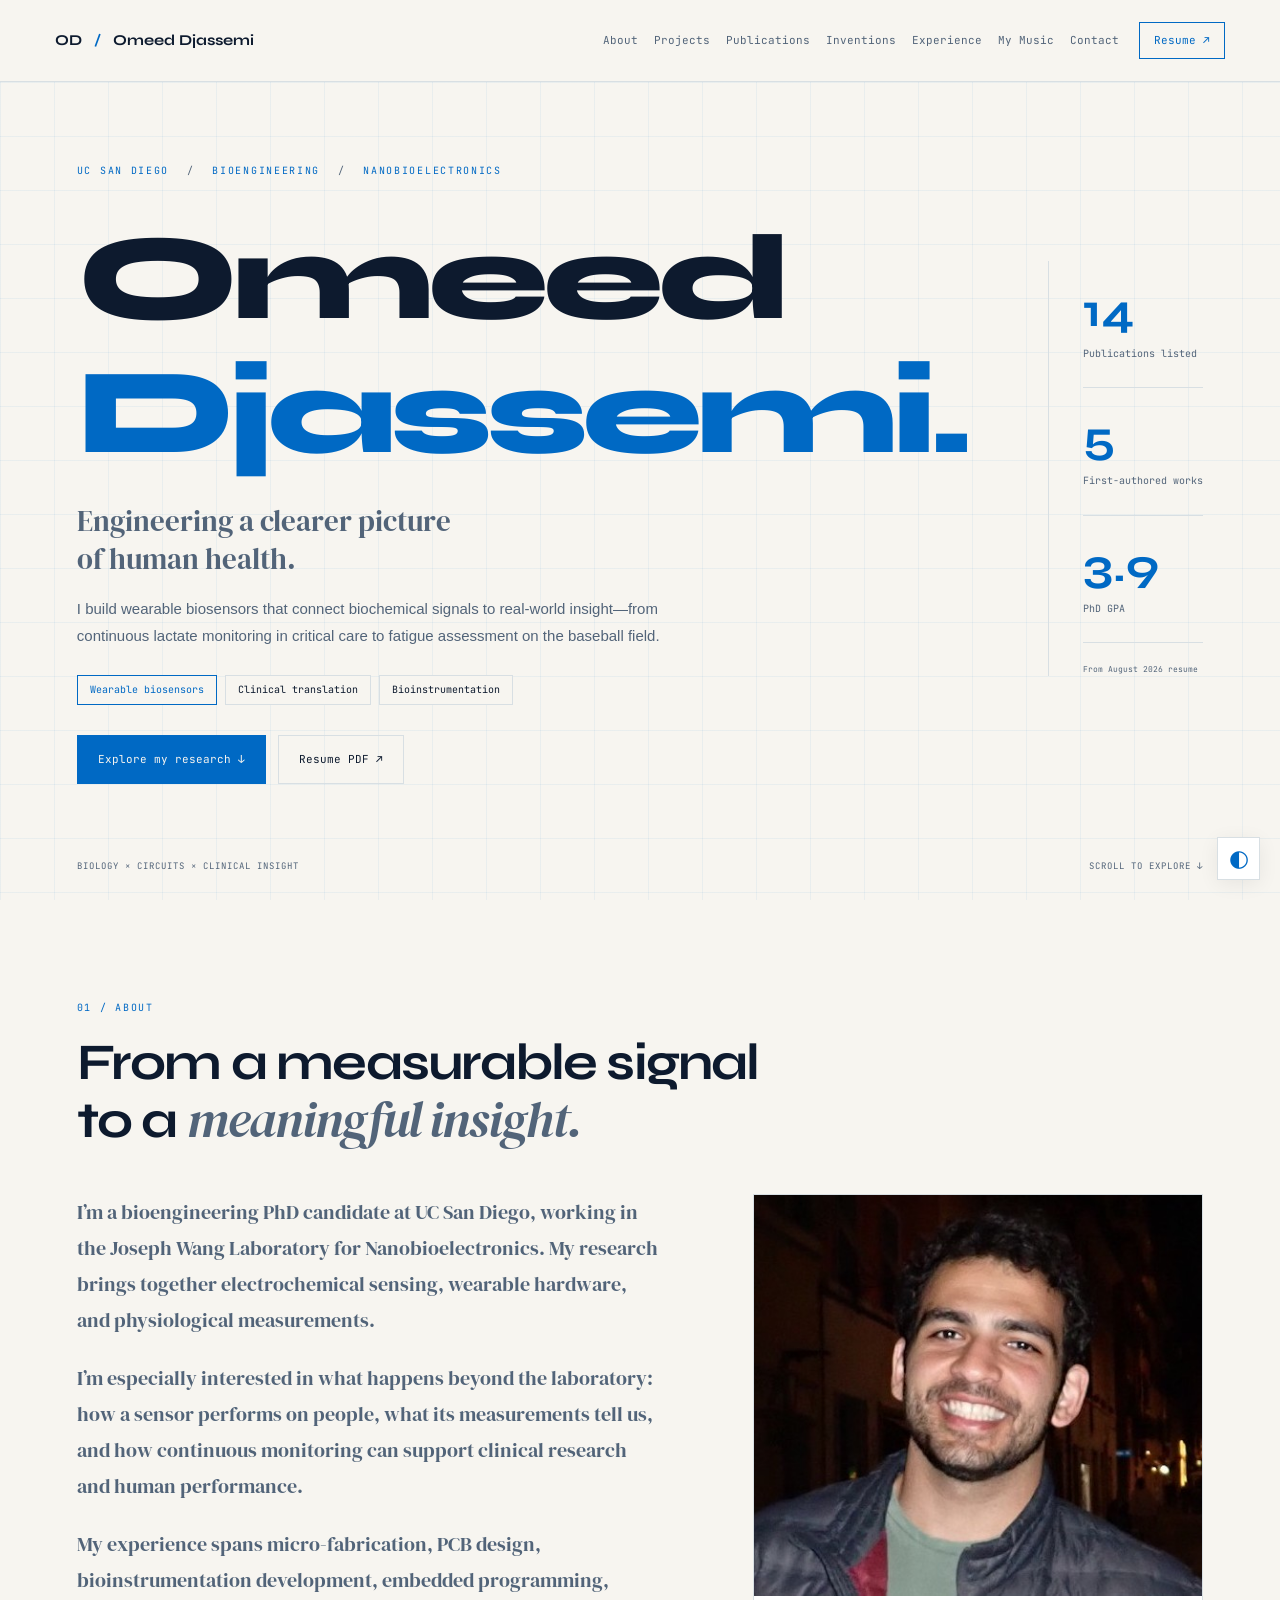
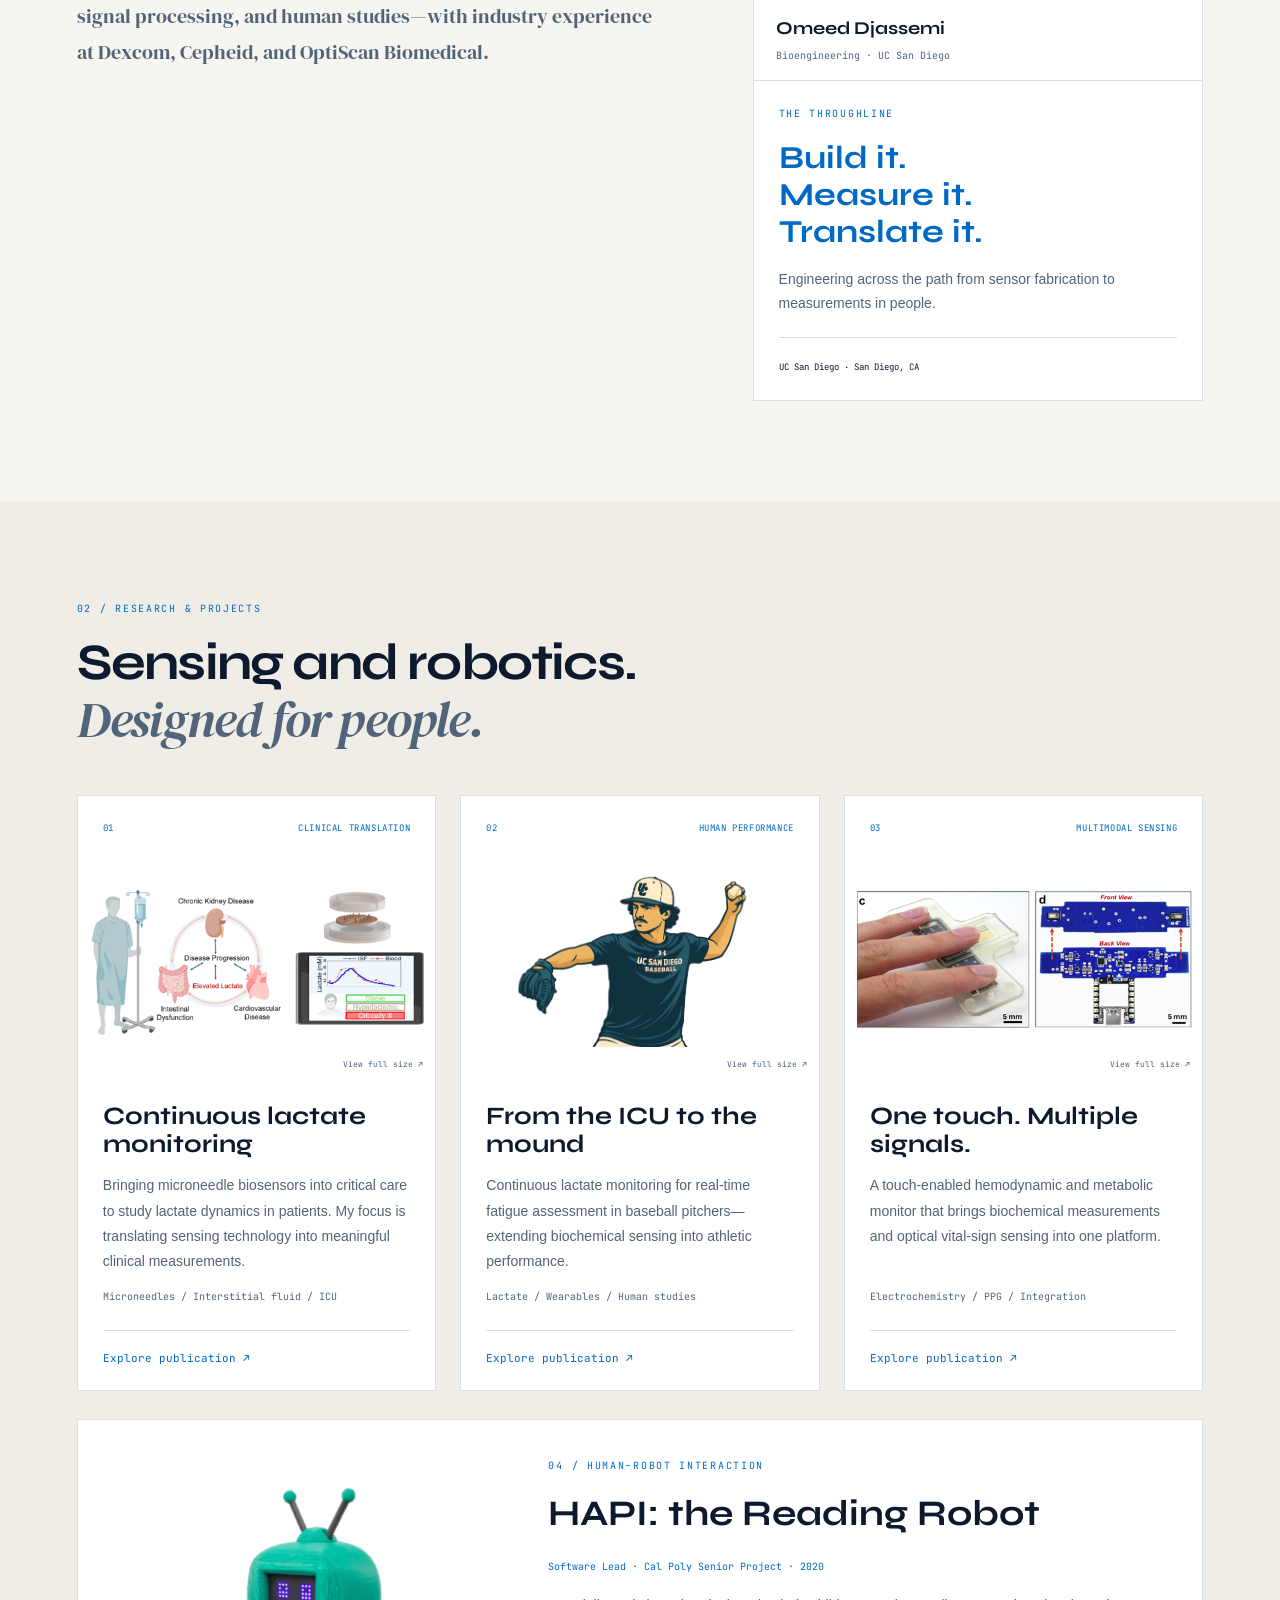
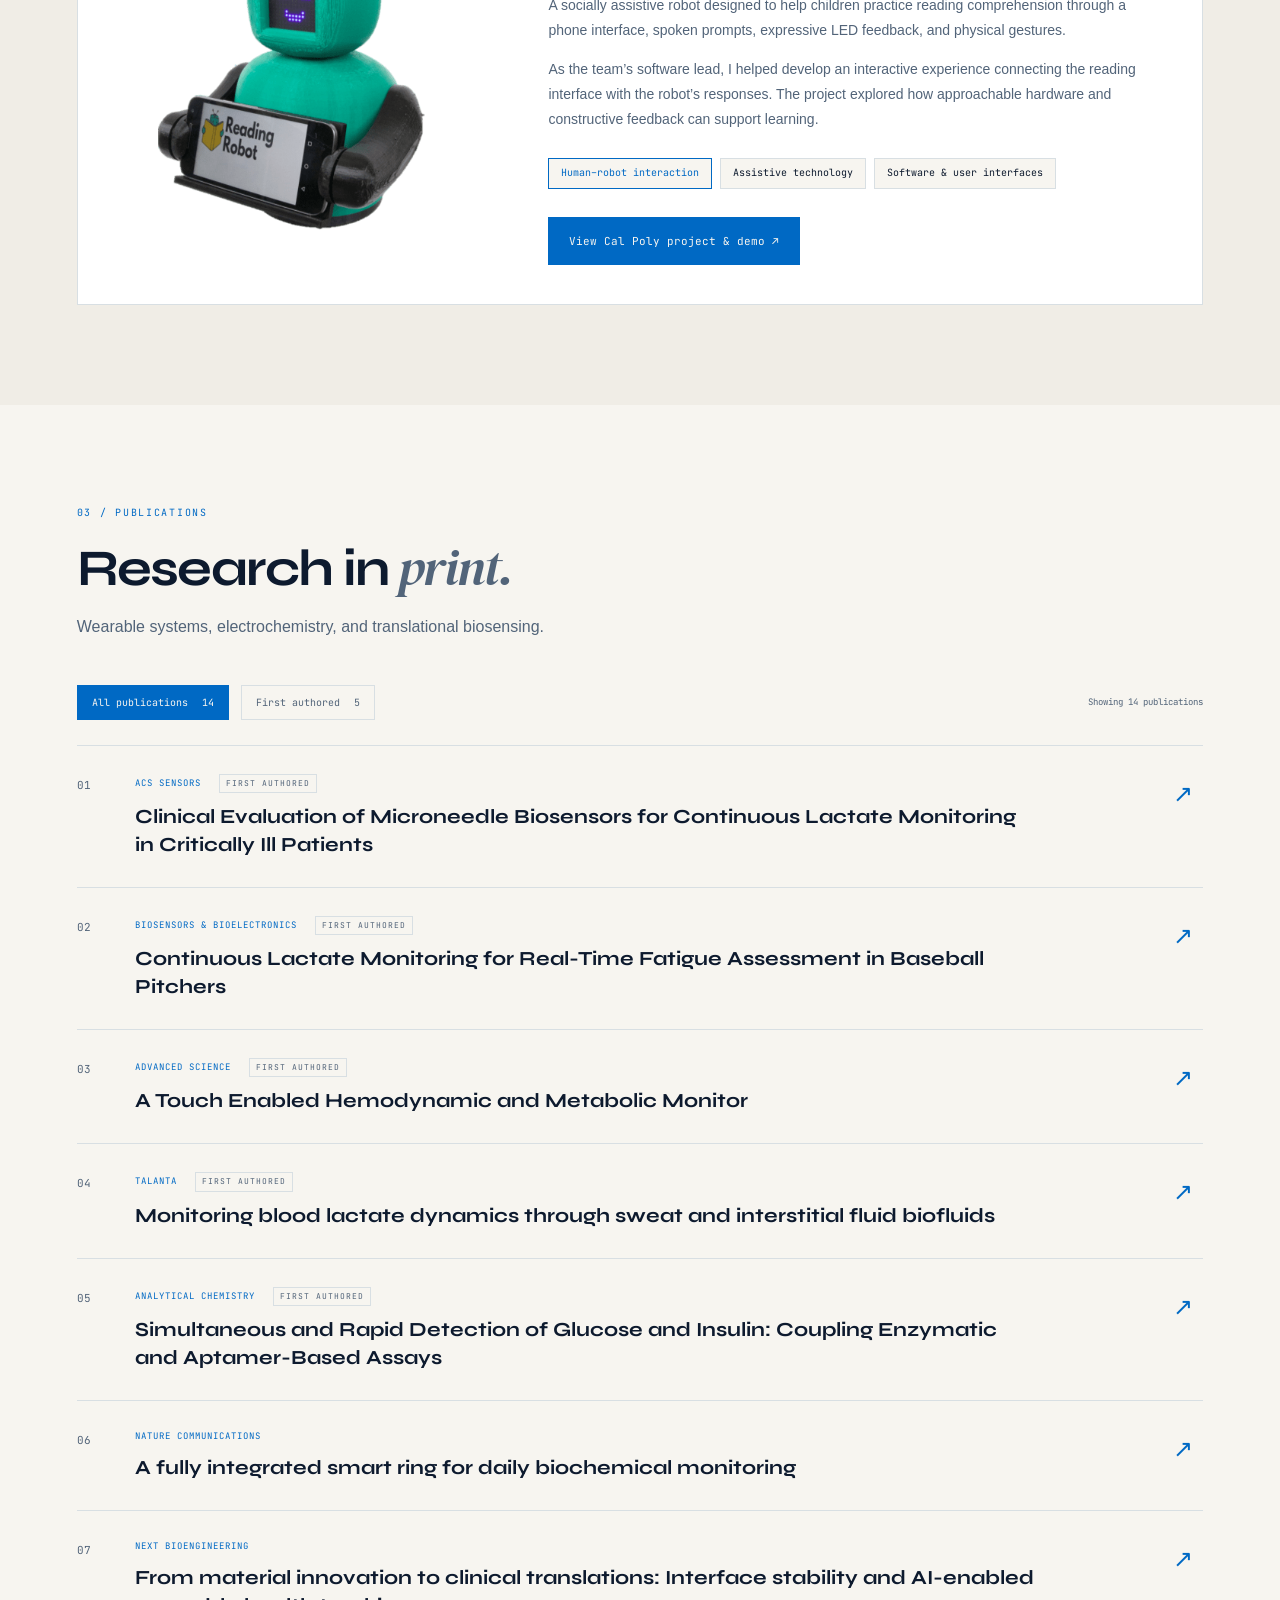
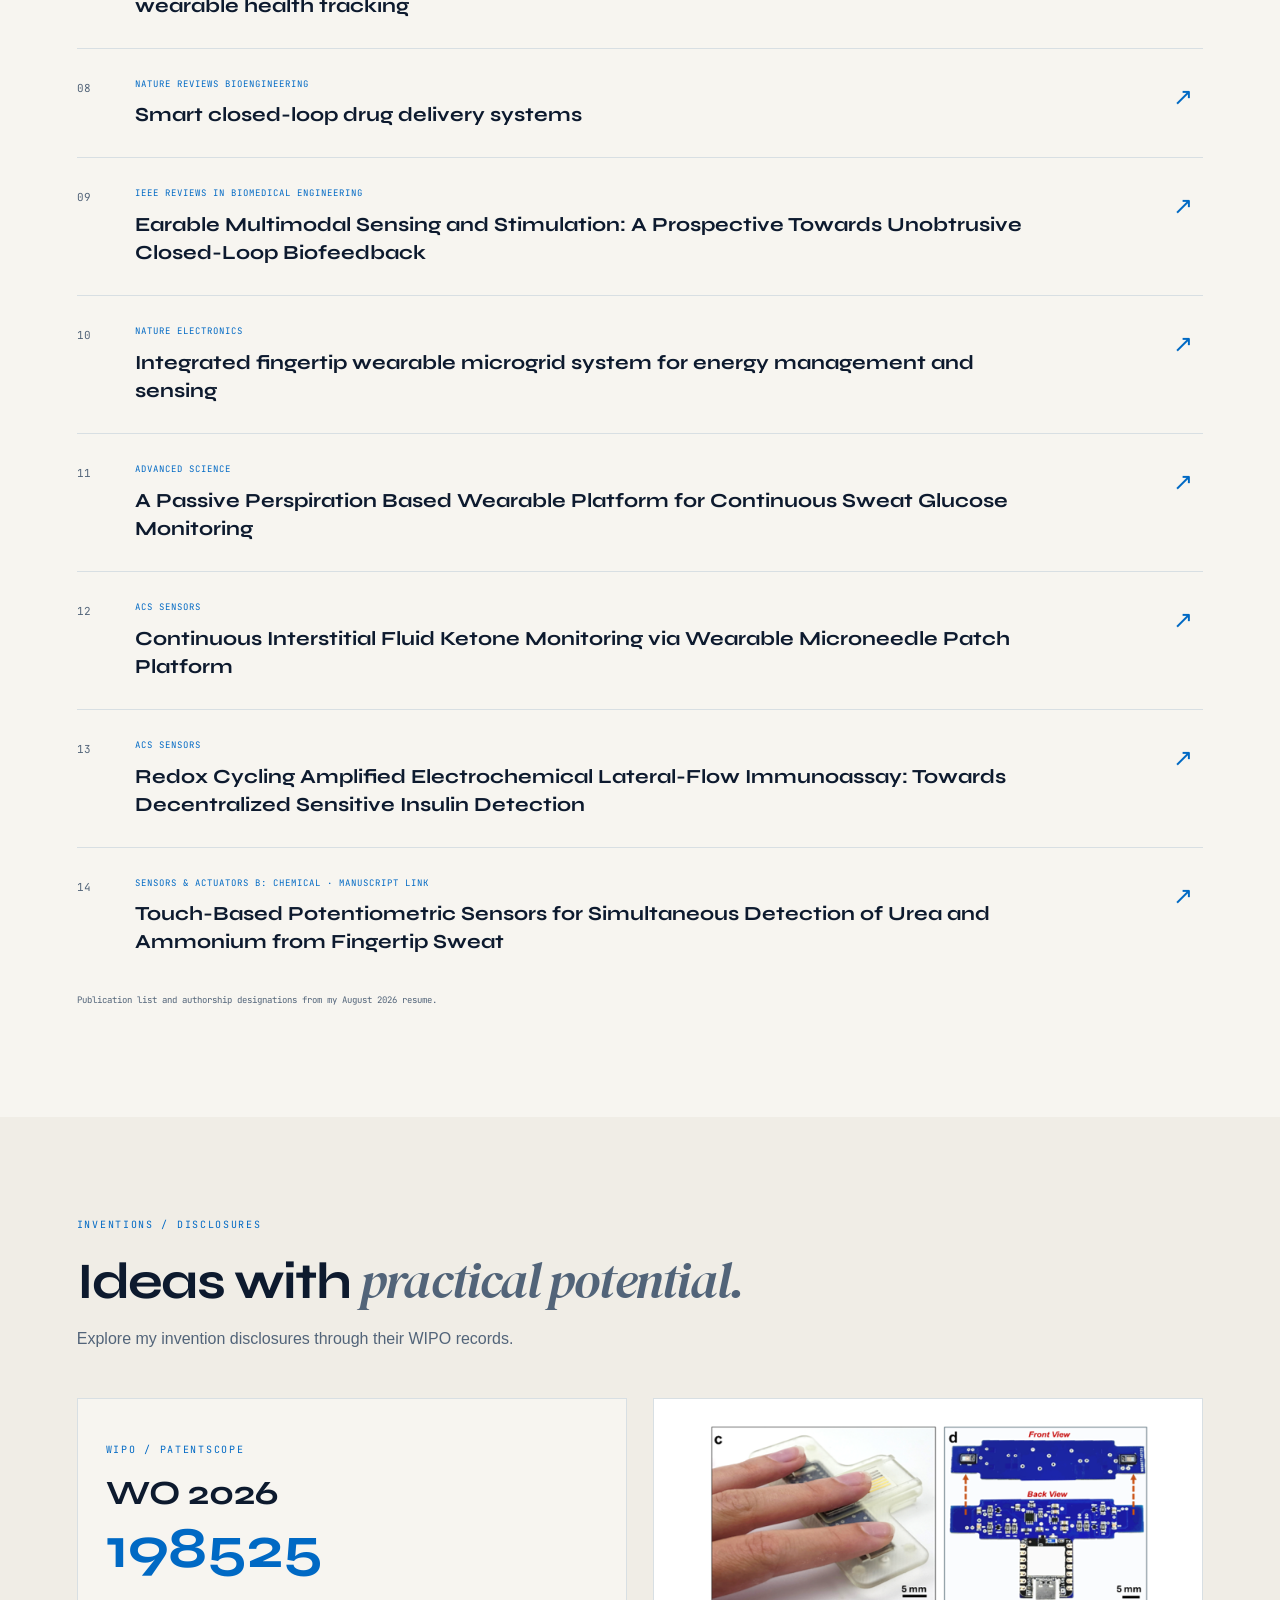
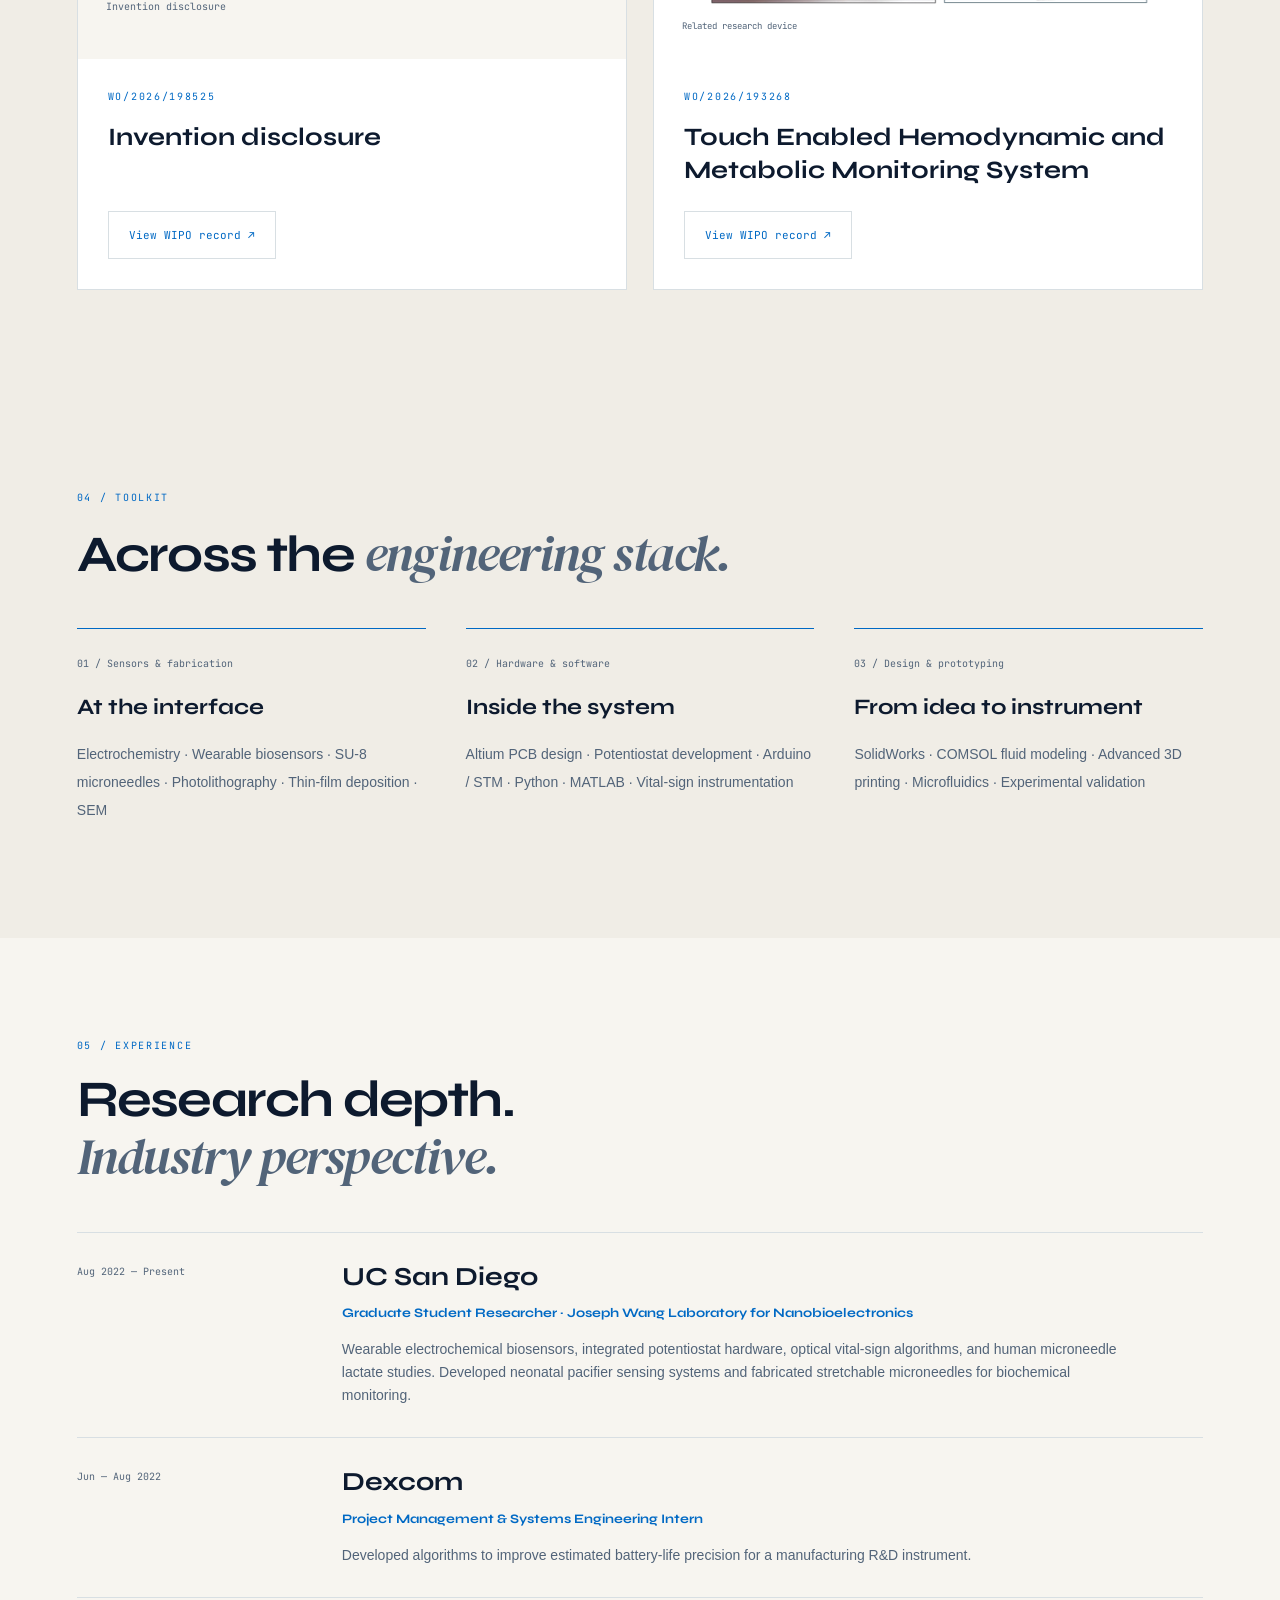
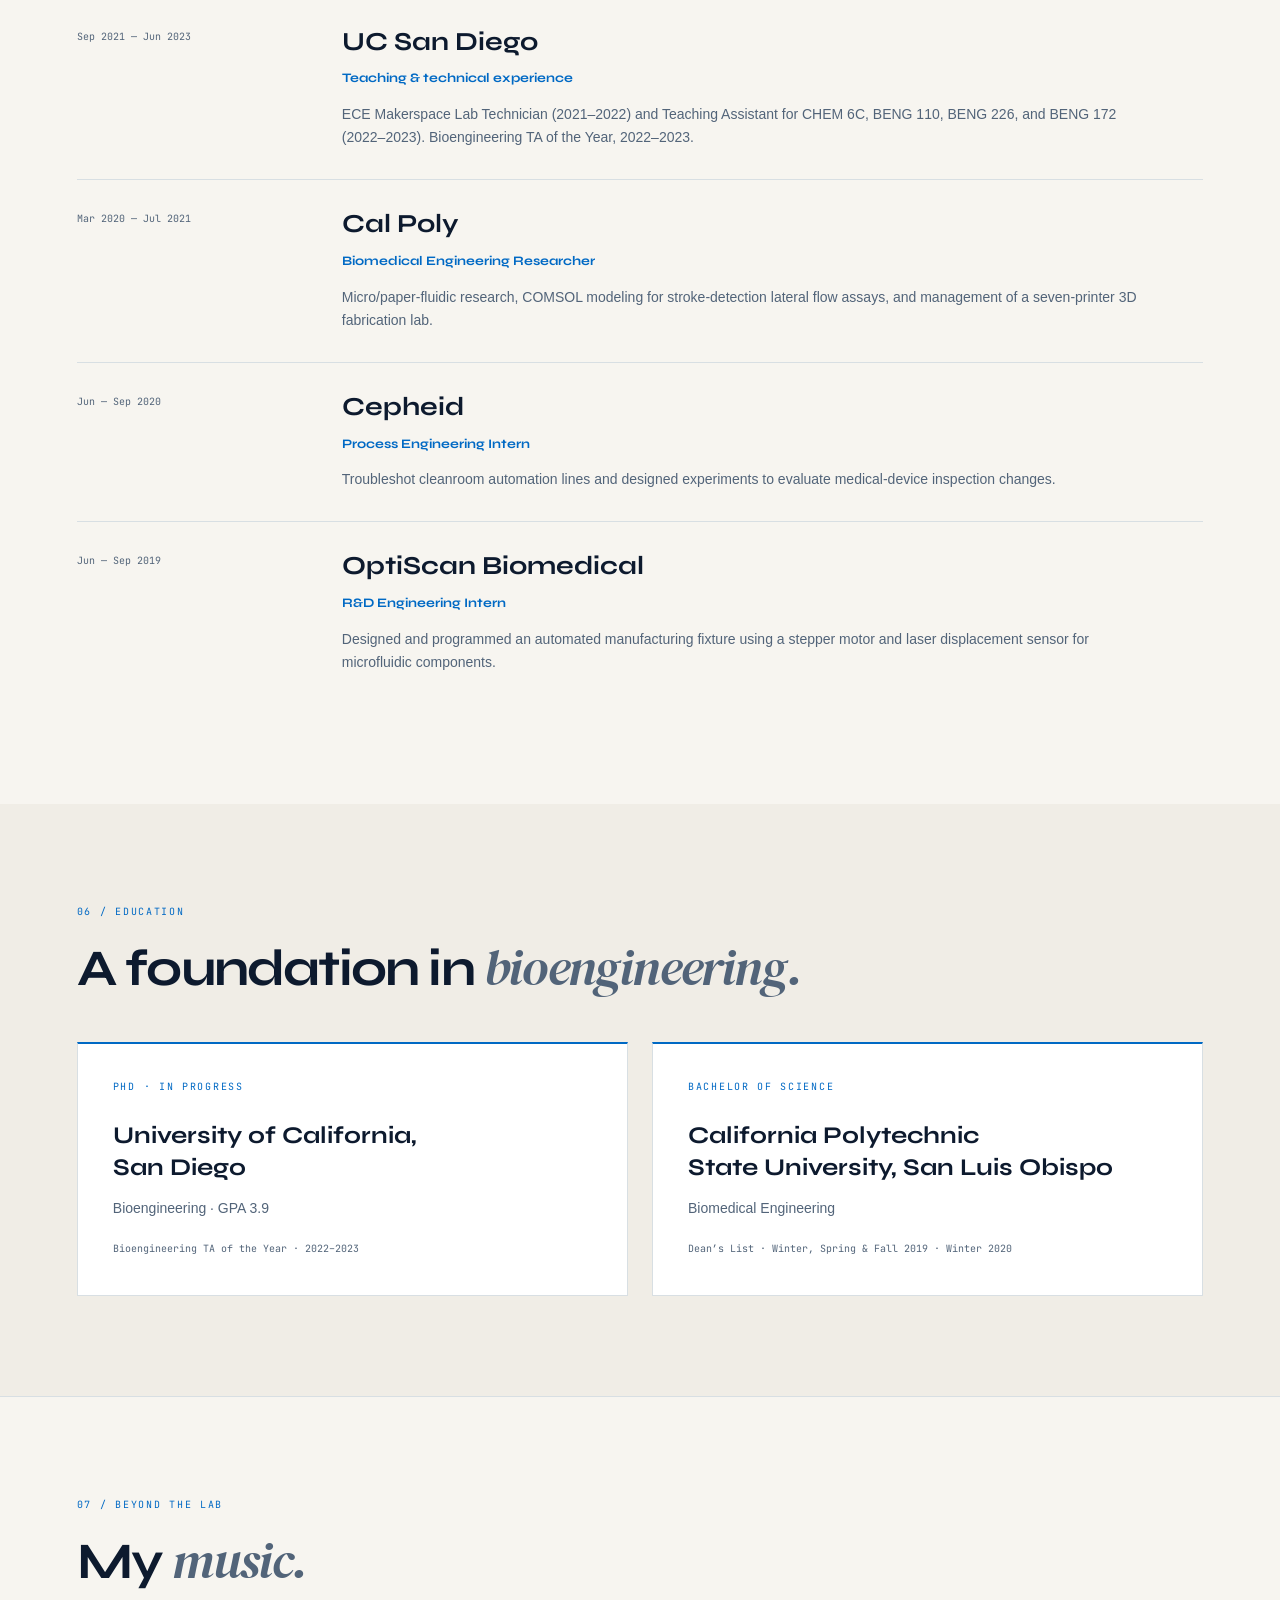
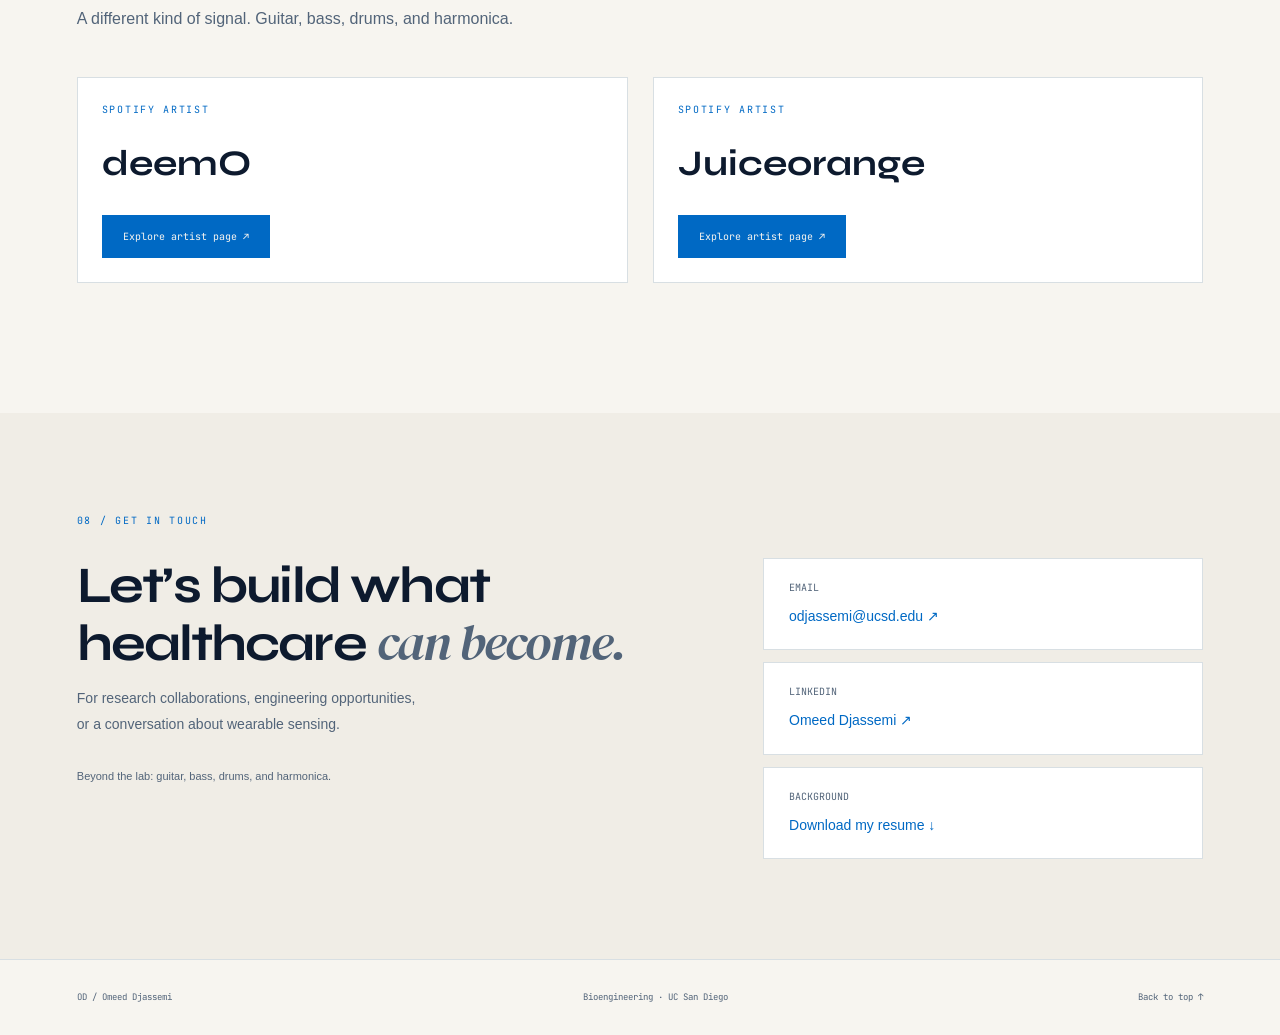
==== commit 0afabd61: "Add HAPI Reading Robot and invention disclosures" ====
--- a/index.html
+++ b/index.html
@@ -1 +1 @@
-<!doctype html><html lang="en" data-theme="light"><head><meta charset="utf-8"><meta name="viewport" content="width=device-width, initial-scale=1"><title>Omeed Djassemi — Bioengineering & Wearable Biosensors</title><meta name="description" content="Omeed Djassemi, UC San Diego bioengineering researcher. Wearable biosensors, continuous lactate monitoring, and clinical translation."><meta name="theme-color" content="#f7f5f0"><link rel="stylesheet" href="style.css"><link rel="icon" href="favicon.svg" type="image/svg+xml"></head><body><a class="skip" href="#main">Skip to content</a><header><a class="logo" href="#home">OD<span> / </span>Omeed Djassemi</a><button id="menu" aria-label="Open navigation" aria-expanded="false" aria-controls="navigation">Menu +</button><nav id="navigation"><a href="#about">About</a><a href="#research">Research</a><a href="#publications">Publications</a><a href="#experience">Experience</a><a href="#music">My Music</a><a href="#contact">Contact</a></nav><a class="resume" href="resume.pdf" target="_blank" rel="noopener">Resume ↗</a></header><main id="main"><section class="hero" id="home"><div class="hero-main"><p class="eyebrow">UC San Diego <span>/</span> Bioengineering <span>/</span> Nanobioelectronics</p><h1>Omeed<br><span>Djassemi.</span></h1><p class="lead">Engineering a clearer picture<br>of human health.</p><p class="intro">I build wearable biosensors that connect biochemical signals to real-world insight—from continuous lactate monitoring in critical care to fatigue assessment on the baseball field.</p><div class="tags"><span>Wearable biosensors</span><span>Clinical translation</span><span>Bioinstrumentation</span></div><div class="actions"><a class="button primary" href="#research">Explore my research ↓</a><a class="button" href="resume.pdf" target="_blank" rel="noopener">Resume PDF ↗</a></div></div><aside class="hero-stats"><div><strong>14</strong><span>Publications listed</span></div><div><strong>5</strong><span>First-authored works</span></div><div><strong>3.9</strong><span>PhD GPA</span></div><small>From August 2026 resume</small></aside><div class="hero-foot"><span>Biology × Circuits × Clinical insight</span><a href="#about">Scroll to explore ↓</a></div></section><section id="about"><div class="section-heading"><span class="eyebrow">01 / About</span><h2>From a measurable signal<br>to a <em>meaningful insight.</em></h2></div><div class="about-grid"><div class="body-copy"><p>I’m a bioengineering PhD candidate at UC San Diego, working in the Joseph Wang Laboratory for Nanobioelectronics. My research brings together electrochemical sensing, wearable hardware, and physiological measurements.</p><p>I’m especially interested in what happens beyond the laboratory: how a sensor performs on people, what its measurements tell us, and how continuous monitoring can support clinical research and human performance.</p><p>My experience spans micro-fabrication, PCB design, bioinstrumentation development, embedded programming, signal processing, and human studies—with industry experience at Dexcom, Cepheid, and OptiScan Biomedical.</p></div><aside class="about-profile"><figure class="portrait"><img src="omeed-headshot.jpg" alt="Omeed Djassemi" width="469" height="419" loading="lazy" decoding="async"><figcaption>Omeed Djassemi <span>Bioengineering · UC San Diego</span></figcaption></figure><div class="about-note"><span class="eyebrow">The throughline</span><h3>Build it.<br>Measure it.<br>Translate it.</h3><p>Engineering across the path from sensor fabrication to measurements in people.</p><div class="note-footer">UC San Diego · San Diego, CA</div></div></aside></div></section><section id="research" class="tinted"><div class="section-heading"><span class="eyebrow">02 / Research</span><h2>Biochemical sensing.<br><em>Real-world questions.</em></h2></div><div class="research-grid"><article class="research-card"><div class="card-top"><span>01</span><span>Clinical translation</span></div><a class="research-image" href="clinical-lactate.png" target="_blank" rel="noopener" aria-label="View full-size image: Schematic of a microneedle lactate sensor and continuous monitoring in critical care"><img src="clinical-lactate.png" alt="Schematic of a microneedle lactate sensor and continuous monitoring in critical care" width="487" height="220" loading="lazy" decoding="async"><span>View full size ↗</span></a><h3>Continuous lactate monitoring</h3><p>Bringing microneedle biosensors into critical care to study lactate dynamics in patients. My focus is translating sensing technology into meaningful clinical measurements.</p><span class="micro">Microneedles / Interstitial fluid / ICU</span><a href="https://doi.org/10.1021/acssensors.5c03699" target="_blank" rel="noopener">Explore publication ↗</a></article><article class="research-card"><div class="card-top"><span>02</span><span>Human performance</span></div><a class="research-image" href="baseball-pitcher.png" target="_blank" rel="noopener" aria-label="View full-size image: Illustration of a UC San Diego baseball pitcher"><img src="baseball-pitcher.png" alt="Illustration of a UC San Diego baseball pitcher" width="560" height="369" loading="lazy" decoding="async"><span>View full size ↗</span></a><h3>From the ICU to the mound</h3><p>Continuous lactate monitoring for real-time fatigue assessment in baseball pitchers—extending biochemical sensing into athletic performance.</p><span class="micro">Lactate / Wearables / Human studies</span><a href="https://doi.org/10.1016/j.bios.2026.118611" target="_blank" rel="noopener">Explore publication ↗</a></article><article class="research-card"><div class="card-top"><span>03</span><span>Multimodal sensing</span></div><a class="research-image" href="touch-device.png" target="_blank" rel="noopener" aria-label="View full-size image: Touch-enabled sensing device and its front and back circuit boards"><img src="touch-device.png" alt="Touch-enabled sensing device and its front and back circuit boards" width="561" height="229" loading="lazy" decoding="async"><span>View full size ↗</span></a><h3>One touch. Multiple signals.</h3><p>A touch-enabled hemodynamic and metabolic monitor that brings biochemical measurements and optical vital-sign sensing into one platform.</p><span class="micro">Electrochemistry / PPG / Integration</span><a href="https://doi.org/10.1002/advs.202502138" target="_blank" rel="noopener">Explore publication ↗</a></article></div></section><section id="publications"><div class="section-heading"><span class="eyebrow">03 / Publications</span><h2>Research in <em>print.</em></h2><p>Wearable systems, electrochemistry, and translational biosensing.</p></div><div class="pub-controls" role="group" aria-label="Publication filters"><button class="active" data-filter="all" aria-pressed="true">All publications <span>14</span></button><button data-filter="first" aria-pressed="false">First authored <span>5</span></button><span id="pub-count" aria-live="polite">Showing 14 publications</span></div><div class="pub-list"><article class="publication" data-first="true"><span class="pub-number">01</span><div><span class="eyebrow">ACS Sensors <b class="badge">First authored</b></span><h3><a href="https://doi.org/10.1021/acssensors.5c03699" target="_blank" rel="noopener">Clinical Evaluation of Microneedle Biosensors for Continuous Lactate Monitoring in Critically Ill Patients</a></h3></div><a class="arrow" href="https://doi.org/10.1021/acssensors.5c03699" aria-label="Read Clinical Evaluation of Microneedle Biosensors for Continuous Lactate Monitoring in Critically Ill Patients" target="_blank" rel="noopener">↗</a></article><article class="publication" data-first="true"><span class="pub-number">02</span><div><span class="eyebrow">Biosensors &amp; Bioelectronics <b class="badge">First authored</b></span><h3><a href="https://doi.org/10.1016/j.bios.2026.118611" target="_blank" rel="noopener">Continuous Lactate Monitoring for Real-Time Fatigue Assessment in Baseball Pitchers</a></h3></div><a class="arrow" href="https://doi.org/10.1016/j.bios.2026.118611" aria-label="Read Continuous Lactate Monitoring for Real-Time Fatigue Assessment in Baseball Pitchers" target="_blank" rel="noopener">↗</a></article><article class="publication" data-first="true"><span class="pub-number">03</span><div><span class="eyebrow">Advanced Science <b class="badge">First authored</b></span><h3><a href="https://doi.org/10.1002/advs.202502138" target="_blank" rel="noopener">A Touch Enabled Hemodynamic and Metabolic Monitor</a></h3></div><a class="arrow" href="https://doi.org/10.1002/advs.202502138" aria-label="Read A Touch Enabled Hemodynamic and Metabolic Monitor" target="_blank" rel="noopener">↗</a></article><article class="publication" data-first="true"><span class="pub-number">04</span><div><span class="eyebrow">Talanta <b class="badge">First authored</b></span><h3><a href="https://doi.org/10.1016/j.talanta.2025.128985" target="_blank" rel="noopener">Monitoring blood lactate dynamics through sweat and interstitial fluid biofluids</a></h3></div><a class="arrow" href="https://doi.org/10.1016/j.talanta.2025.128985" aria-label="Read Monitoring blood lactate dynamics through sweat and interstitial fluid biofluids" target="_blank" rel="noopener">↗</a></article><article class="publication" data-first="true"><span class="pub-number">05</span><div><span class="eyebrow">Analytical Chemistry <b class="badge">First authored</b></span><h3><a href="https://doi.org/10.1021/acs.analchem.4c04289" target="_blank" rel="noopener">Simultaneous and Rapid Detection of Glucose and Insulin: Coupling Enzymatic and Aptamer-Based Assays</a></h3></div><a class="arrow" href="https://doi.org/10.1021/acs.analchem.4c04289" aria-label="Read Simultaneous and Rapid Detection of Glucose and Insulin: Coupling Enzymatic and Aptamer-Based Assays" target="_blank" rel="noopener">↗</a></article><article class="publication" data-first="false"><span class="pub-number">06</span><div><span class="eyebrow">Nature Communications</span><h3><a href="https://doi.org/10.1038/s41467-026-75980-z" target="_blank" rel="noopener">A fully integrated smart ring for daily biochemical monitoring</a></h3></div><a class="arrow" href="https://doi.org/10.1038/s41467-026-75980-z" aria-label="Read A fully integrated smart ring for daily biochemical monitoring" target="_blank" rel="noopener">↗</a></article><article class="publication" data-first="false"><span class="pub-number">07</span><div><span class="eyebrow">Next Bioengineering</span><h3><a href="https://doi.org/10.1016/j.nxbio.2026.100038" target="_blank" rel="noopener">From material innovation to clinical translations: Interface stability and AI-enabled wearable health tracking</a></h3></div><a class="arrow" href="https://doi.org/10.1016/j.nxbio.2026.100038" aria-label="Read From material innovation to clinical translations: Interface stability and AI-enabled wearable health tracking" target="_blank" rel="noopener">↗</a></article><article class="publication" data-first="false"><span class="pub-number">08</span><div><span class="eyebrow">Nature Reviews Bioengineering</span><h3><a href="https://doi.org/10.1038/s44222-025-00328-z" target="_blank" rel="noopener">Smart closed-loop drug delivery systems</a></h3></div><a class="arrow" href="https://doi.org/10.1038/s44222-025-00328-z" aria-label="Read Smart closed-loop drug delivery systems" target="_blank" rel="noopener">↗</a></article><article class="publication" data-first="false"><span class="pub-number">09</span><div><span class="eyebrow">IEEE Reviews in Biomedical Engineering</span><h3><a href="https://doi.org/10.1109/RBME.2024.3508713" target="_blank" rel="noopener">Earable Multimodal Sensing and Stimulation: A Prospective Towards Unobtrusive Closed-Loop Biofeedback</a></h3></div><a class="arrow" href="https://doi.org/10.1109/RBME.2024.3508713" aria-label="Read Earable Multimodal Sensing and Stimulation: A Prospective Towards Unobtrusive Closed-Loop Biofeedback" target="_blank" rel="noopener">↗</a></article><article class="publication" data-first="false"><span class="pub-number">10</span><div><span class="eyebrow">Nature Electronics</span><h3><a href="https://doi.org/10.1038/s41928-024-01236-7" target="_blank" rel="noopener">Integrated fingertip wearable microgrid system for energy management and sensing</a></h3></div><a class="arrow" href="https://doi.org/10.1038/s41928-024-01236-7" aria-label="Read Integrated fingertip wearable microgrid system for energy management and sensing" target="_blank" rel="noopener">↗</a></article><article class="publication" data-first="false"><span class="pub-number">11</span><div><span class="eyebrow">Advanced Science</span><h3><a href="https://doi.org/10.1002/advs.202405518" target="_blank" rel="noopener">A Passive Perspiration Based Wearable Platform for Continuous Sweat Glucose Monitoring</a></h3></div><a class="arrow" href="https://doi.org/10.1002/advs.202405518" aria-label="Read A Passive Perspiration Based Wearable Platform for Continuous Sweat Glucose Monitoring" target="_blank" rel="noopener">↗</a></article><article class="publication" data-first="false"><span class="pub-number">12</span><div><span class="eyebrow">ACS Sensors</span><h3><a href="https://doi.org/10.1021/acssensors.3c02677" target="_blank" rel="noopener">Continuous Interstitial Fluid Ketone Monitoring via Wearable Microneedle Patch Platform</a></h3></div><a class="arrow" href="https://doi.org/10.1021/acssensors.3c02677" aria-label="Read Continuous Interstitial Fluid Ketone Monitoring via Wearable Microneedle Patch Platform" target="_blank" rel="noopener">↗</a></article><article class="publication" data-first="false"><span class="pub-number">13</span><div><span class="eyebrow">ACS Sensors</span><h3><a href="https://doi.org/10.1021/acssensors.3c01445" target="_blank" rel="noopener">Redox Cycling Amplified Electrochemical Lateral-Flow Immunoassay: Towards Decentralized Sensitive Insulin Detection</a></h3></div><a class="arrow" href="https://doi.org/10.1021/acssensors.3c01445" aria-label="Read Redox Cycling Amplified Electrochemical Lateral-Flow Immunoassay: Towards Decentralized Sensitive Insulin Detection" target="_blank" rel="noopener">↗</a></article><article class="publication" data-first="false"><span class="pub-number">14</span><div><span class="eyebrow">Sensors &amp; Actuators B: Chemical · manuscript link</span><h3><a href="https://doi.org/10.2139/ssrn.4748241" target="_blank" rel="noopener">Touch-Based Potentiometric Sensors for Simultaneous Detection of Urea and Ammonium from Fingertip Sweat</a></h3></div><a class="arrow" href="https://doi.org/10.2139/ssrn.4748241" aria-label="Read Touch-Based Potentiometric Sensors for Simultaneous Detection of Urea and Ammonium from Fingertip Sweat" target="_blank" rel="noopener">↗</a></article></div><p class="source-note">Publication list and authorship designations from my August 2026 resume.</p></section><section id="skills" class="tinted"><div class="section-heading"><span class="eyebrow">04 / Toolkit</span><h2>Across the <em>engineering stack.</em></h2></div><div class="skills-grid"><div><span class="micro">01 / Sensors & fabrication</span><h3>At the interface</h3><p>Electrochemistry · Wearable biosensors · SU-8 microneedles · Photolithography · Thin-film deposition · SEM</p></div><div><span class="micro">02 / Hardware & software</span><h3>Inside the system</h3><p>Altium PCB design · Potentiostat development · Arduino / STM · Python · MATLAB · Vital-sign instrumentation</p></div><div><span class="micro">03 / Design & prototyping</span><h3>From idea to instrument</h3><p>SolidWorks · COMSOL fluid modeling · Advanced 3D printing · Microfluidics · Experimental validation</p></div></div></section><section id="experience"><div class="section-heading"><span class="eyebrow">05 / Experience</span><h2>Research depth.<br><em>Industry perspective.</em></h2></div><article class="timeline"><span class="micro">Aug 2022 — Present</span><div><h3>UC San Diego</h3><h4>Graduate Student Researcher · Joseph Wang Laboratory for Nanobioelectronics</h4><p>Wearable electrochemical biosensors, integrated potentiostat hardware, optical vital-sign algorithms, and human microneedle lactate studies. Developed neonatal pacifier sensing systems and fabricated stretchable microneedles for biochemical monitoring.</p></div></article><article class="timeline"><span class="micro">Jun — Aug 2022</span><div><h3>Dexcom</h3><h4>Project Management & Systems Engineering Intern</h4><p>Developed algorithms to improve estimated battery-life precision for a manufacturing R&D instrument.</p></div></article><article class="timeline"><span class="micro">Sep 2021 — Jun 2023</span><div><h3>UC San Diego</h3><h4>Teaching & technical experience</h4><p>ECE Makerspace Lab Technician (2021–2022) and Teaching Assistant for CHEM 6C, BENG 110, BENG 226, and BENG 172 (2022–2023). Bioengineering TA of the Year, 2022–2023.</p></div></article><article class="timeline"><span class="micro">Mar 2020 — Jul 2021</span><div><h3>Cal Poly</h3><h4>Biomedical Engineering Researcher</h4><p>Micro/paper-fluidic research, COMSOL modeling for stroke-detection lateral flow assays, and management of a seven-printer 3D fabrication lab.</p></div></article><article class="timeline"><span class="micro">Jun — Sep 2020</span><div><h3>Cepheid</h3><h4>Process Engineering Intern</h4><p>Troubleshot cleanroom automation lines and designed experiments to evaluate medical-device inspection changes.</p></div></article><article class="timeline"><span class="micro">Jun — Sep 2019</span><div><h3>OptiScan Biomedical</h3><h4>R&D Engineering Intern</h4><p>Designed and programmed an automated manufacturing fixture using a stepper motor and laser displacement sensor for microfluidic components.</p></div></article></section><section id="education" class="tinted"><div class="section-heading"><span class="eyebrow">06 / Education</span><h2>A foundation in <em>bioengineering.</em></h2></div><div class="education-grid"><article><span class="eyebrow">PhD · In progress</span><h3>University of California,<br>San Diego</h3><p>Bioengineering · GPA 3.9</p><span class="micro">Bioengineering TA of the Year · 2022–2023</span></article><article><span class="eyebrow">Bachelor of Science</span><h3>California Polytechnic<br>State University, San Luis Obispo</h3><p>Biomedical Engineering</p><span class="micro">Dean’s List · Winter, Spring & Fall 2019 · Winter 2020</span></article></div></section><section id="music" class="music-section"><div class="section-heading"><span class="eyebrow">07 / Beyond the lab</span><h2>My <em>music.</em></h2><p id="music-description">A different kind of signal. Guitar, bass, drums, and harmonica.</p></div><div id="music-content"></div></section><section id="contact" class="tinted"><span class="eyebrow">08 / Get in touch</span><div class="contact-grid"><div><h2>Let’s build what<br>healthcare <em>can become.</em></h2><p>For research collaborations, engineering opportunities,<br>or a conversation about wearable sensing.</p><p class="personal">Beyond the lab: guitar, bass, drums, and harmonica.</p></div><div class="contact-links"><a href="mailto:odjassemi@ucsd.edu"><span class="micro">Email</span><strong>odjassemi@ucsd.edu ↗</strong></a><a href="https://www.linkedin.com/in/omeed-djassemi/" target="_blank" rel="noopener"><span class="micro">LinkedIn</span><strong>Omeed Djassemi ↗</strong></a><a href="resume.pdf" target="_blank" rel="noopener"><span class="micro">Background</span><strong>Download my resume ↓</strong></a></div></div></section></main><footer><span>OD / Omeed Djassemi</span><span>Bioengineering · UC San Diego</span><a href="#home">Back to top ↑</a></footer><button id="theme" aria-label="Switch to dark mode" title="Switch color theme">◐</button><script src="music-config.js"></script><script src="music.js"></script><script src="script.js"></script></body></html>
+<!doctype html><html lang="en" data-theme="light"><head><meta charset="utf-8"><meta name="viewport" content="width=device-width, initial-scale=1"><title>Omeed Djassemi — Bioengineering & Wearable Biosensors</title><meta name="description" content="Omeed Djassemi, UC San Diego bioengineering researcher. Wearable biosensors, continuous lactate monitoring, and clinical translation."><meta name="theme-color" content="#f7f5f0"><link rel="stylesheet" href="style.css"><link rel="icon" href="favicon.svg" type="image/svg+xml"></head><body><a class="skip" href="#main">Skip to content</a><header><a class="logo" href="#home">OD<span> / </span>Omeed Djassemi</a><button id="menu" aria-label="Open navigation" aria-expanded="false" aria-controls="navigation">Menu +</button><nav id="navigation"><a href="#about">About</a><a href="#research">Projects</a><a href="#publications">Publications</a><a href="#inventions">Inventions</a><a href="#experience">Experience</a><a href="#music">My Music</a><a href="#contact">Contact</a></nav><a class="resume" href="resume.pdf" target="_blank" rel="noopener">Resume ↗</a></header><main id="main"><section class="hero" id="home"><div class="hero-main"><p class="eyebrow">UC San Diego <span>/</span> Bioengineering <span>/</span> Nanobioelectronics</p><h1>Omeed<br><span>Djassemi.</span></h1><p class="lead">Engineering a clearer picture<br>of human health.</p><p class="intro">I build wearable biosensors that connect biochemical signals to real-world insight—from continuous lactate monitoring in critical care to fatigue assessment on the baseball field.</p><div class="tags"><span>Wearable biosensors</span><span>Clinical translation</span><span>Bioinstrumentation</span></div><div class="actions"><a class="button primary" href="#research">Explore my research ↓</a><a class="button" href="resume.pdf" target="_blank" rel="noopener">Resume PDF ↗</a></div></div><aside class="hero-stats"><div><strong>14</strong><span>Publications listed</span></div><div><strong>5</strong><span>First-authored works</span></div><div><strong>3.9</strong><span>PhD GPA</span></div><small>From August 2026 resume</small></aside><div class="hero-foot"><span>Biology × Circuits × Clinical insight</span><a href="#about">Scroll to explore ↓</a></div></section><section id="about"><div class="section-heading"><span class="eyebrow">01 / About</span><h2>From a measurable signal<br>to a <em>meaningful insight.</em></h2></div><div class="about-grid"><div class="body-copy"><p>I’m a bioengineering PhD candidate at UC San Diego, working in the Joseph Wang Laboratory for Nanobioelectronics. My research brings together electrochemical sensing, wearable hardware, and physiological measurements.</p><p>I’m especially interested in what happens beyond the laboratory: how a sensor performs on people, what its measurements tell us, and how continuous monitoring can support clinical research and human performance.</p><p>My experience spans micro-fabrication, PCB design, bioinstrumentation development, embedded programming, signal processing, and human studies—with industry experience at Dexcom, Cepheid, and OptiScan Biomedical.</p></div><aside class="about-profile"><figure class="portrait"><img src="omeed-headshot.jpg" alt="Omeed Djassemi" width="469" height="419" loading="lazy" decoding="async"><figcaption>Omeed Djassemi <span>Bioengineering · UC San Diego</span></figcaption></figure><div class="about-note"><span class="eyebrow">The throughline</span><h3>Build it.<br>Measure it.<br>Translate it.</h3><p>Engineering across the path from sensor fabrication to measurements in people.</p><div class="note-footer">UC San Diego · San Diego, CA</div></div></aside></div></section><section id="research" class="tinted"><div class="section-heading"><span class="eyebrow">02 / Research &amp; projects</span><h2>Sensing and robotics.<br><em>Designed for people.</em></h2></div><div class="research-grid"><article class="research-card"><div class="card-top"><span>01</span><span>Clinical translation</span></div><a class="research-image" href="clinical-lactate.png" target="_blank" rel="noopener" aria-label="View full-size image: Schematic of a microneedle lactate sensor and continuous monitoring in critical care"><img src="clinical-lactate.png" alt="Schematic of a microneedle lactate sensor and continuous monitoring in critical care" width="487" height="220" loading="lazy" decoding="async"><span>View full size ↗</span></a><h3>Continuous lactate monitoring</h3><p>Bringing microneedle biosensors into critical care to study lactate dynamics in patients. My focus is translating sensing technology into meaningful clinical measurements.</p><span class="micro">Microneedles / Interstitial fluid / ICU</span><a href="https://doi.org/10.1021/acssensors.5c03699" target="_blank" rel="noopener">Explore publication ↗</a></article><article class="research-card"><div class="card-top"><span>02</span><span>Human performance</span></div><a class="research-image" href="baseball-pitcher.png" target="_blank" rel="noopener" aria-label="View full-size image: Illustration of a UC San Diego baseball pitcher"><img src="baseball-pitcher.png" alt="Illustration of a UC San Diego baseball pitcher" width="560" height="369" loading="lazy" decoding="async"><span>View full size ↗</span></a><h3>From the ICU to the mound</h3><p>Continuous lactate monitoring for real-time fatigue assessment in baseball pitchers—extending biochemical sensing into athletic performance.</p><span class="micro">Lactate / Wearables / Human studies</span><a href="https://doi.org/10.1016/j.bios.2026.118611" target="_blank" rel="noopener">Explore publication ↗</a></article><article class="research-card"><div class="card-top"><span>03</span><span>Multimodal sensing</span></div><a class="research-image" href="touch-device.png" target="_blank" rel="noopener" aria-label="View full-size image: Touch-enabled sensing device and its front and back circuit boards"><img src="touch-device.png" alt="Touch-enabled sensing device and its front and back circuit boards" width="561" height="229" loading="lazy" decoding="async"><span>View full size ↗</span></a><h3>One touch. Multiple signals.</h3><p>A touch-enabled hemodynamic and metabolic monitor that brings biochemical measurements and optical vital-sign sensing into one platform.</p><span class="micro">Electrochemistry / PPG / Integration</span><a href="https://doi.org/10.1002/advs.202502138" target="_blank" rel="noopener">Explore publication ↗</a></article></div><article class="robot-feature"><a class="robot-image" href="reading-robot.png" target="_blank" rel="noopener" aria-label="View full-size HAPI Reading Robot image"><img src="reading-robot.png" alt="HAPI Reading Robot with an expressive LED face and a phone reading interface" width="461" height="482" loading="lazy" decoding="async"></a><div class="robot-copy"><span class="eyebrow">04 / Human–robot interaction</span><h3>HAPI: the Reading Robot</h3><span class="robot-role">Software Lead · Cal Poly Senior Project · 2020</span><p>A socially assistive robot designed to help children practice reading comprehension through a phone interface, spoken prompts, expressive LED feedback, and physical gestures.</p><p>As the team’s software lead, I helped develop an interactive experience connecting the reading interface with the robot’s responses. The project explored how approachable hardware and constructive feedback can support learning.</p><div class="tags"><span>Human–robot interaction</span><span>Assistive technology</span><span>Software &amp; user interfaces</span></div><a class="button primary" href="https://projectexpo.calpoly.edu/2020/reading-robot/" target="_blank" rel="noopener">View Cal Poly project &amp; demo ↗</a></div></article></section><section id="publications"><div class="section-heading"><span class="eyebrow">03 / Publications</span><h2>Research in <em>print.</em></h2><p>Wearable systems, electrochemistry, and translational biosensing.</p></div><div class="pub-controls" role="group" aria-label="Publication filters"><button class="active" data-filter="all" aria-pressed="true">All publications <span>14</span></button><button data-filter="first" aria-pressed="false">First authored <span>5</span></button><span id="pub-count" aria-live="polite">Showing 14 publications</span></div><div class="pub-list"><article class="publication" data-first="true"><span class="pub-number">01</span><div><span class="eyebrow">ACS Sensors <b class="badge">First authored</b></span><h3><a href="https://doi.org/10.1021/acssensors.5c03699" target="_blank" rel="noopener">Clinical Evaluation of Microneedle Biosensors for Continuous Lactate Monitoring in Critically Ill Patients</a></h3></div><a class="arrow" href="https://doi.org/10.1021/acssensors.5c03699" aria-label="Read Clinical Evaluation of Microneedle Biosensors for Continuous Lactate Monitoring in Critically Ill Patients" target="_blank" rel="noopener">↗</a></article><article class="publication" data-first="true"><span class="pub-number">02</span><div><span class="eyebrow">Biosensors &amp; Bioelectronics <b class="badge">First authored</b></span><h3><a href="https://doi.org/10.1016/j.bios.2026.118611" target="_blank" rel="noopener">Continuous Lactate Monitoring for Real-Time Fatigue Assessment in Baseball Pitchers</a></h3></div><a class="arrow" href="https://doi.org/10.1016/j.bios.2026.118611" aria-label="Read Continuous Lactate Monitoring for Real-Time Fatigue Assessment in Baseball Pitchers" target="_blank" rel="noopener">↗</a></article><article class="publication" data-first="true"><span class="pub-number">03</span><div><span class="eyebrow">Advanced Science <b class="badge">First authored</b></span><h3><a href="https://doi.org/10.1002/advs.202502138" target="_blank" rel="noopener">A Touch Enabled Hemodynamic and Metabolic Monitor</a></h3></div><a class="arrow" href="https://doi.org/10.1002/advs.202502138" aria-label="Read A Touch Enabled Hemodynamic and Metabolic Monitor" target="_blank" rel="noopener">↗</a></article><article class="publication" data-first="true"><span class="pub-number">04</span><div><span class="eyebrow">Talanta <b class="badge">First authored</b></span><h3><a href="https://doi.org/10.1016/j.talanta.2025.128985" target="_blank" rel="noopener">Monitoring blood lactate dynamics through sweat and interstitial fluid biofluids</a></h3></div><a class="arrow" href="https://doi.org/10.1016/j.talanta.2025.128985" aria-label="Read Monitoring blood lactate dynamics through sweat and interstitial fluid biofluids" target="_blank" rel="noopener">↗</a></article><article class="publication" data-first="true"><span class="pub-number">05</span><div><span class="eyebrow">Analytical Chemistry <b class="badge">First authored</b></span><h3><a href="https://doi.org/10.1021/acs.analchem.4c04289" target="_blank" rel="noopener">Simultaneous and Rapid Detection of Glucose and Insulin: Coupling Enzymatic and Aptamer-Based Assays</a></h3></div><a class="arrow" href="https://doi.org/10.1021/acs.analchem.4c04289" aria-label="Read Simultaneous and Rapid Detection of Glucose and Insulin: Coupling Enzymatic and Aptamer-Based Assays" target="_blank" rel="noopener">↗</a></article><article class="publication" data-first="false"><span class="pub-number">06</span><div><span class="eyebrow">Nature Communications</span><h3><a href="https://doi.org/10.1038/s41467-026-75980-z" target="_blank" rel="noopener">A fully integrated smart ring for daily biochemical monitoring</a></h3></div><a class="arrow" href="https://doi.org/10.1038/s41467-026-75980-z" aria-label="Read A fully integrated smart ring for daily biochemical monitoring" target="_blank" rel="noopener">↗</a></article><article class="publication" data-first="false"><span class="pub-number">07</span><div><span class="eyebrow">Next Bioengineering</span><h3><a href="https://doi.org/10.1016/j.nxbio.2026.100038" target="_blank" rel="noopener">From material innovation to clinical translations: Interface stability and AI-enabled wearable health tracking</a></h3></div><a class="arrow" href="https://doi.org/10.1016/j.nxbio.2026.100038" aria-label="Read From material innovation to clinical translations: Interface stability and AI-enabled wearable health tracking" target="_blank" rel="noopener">↗</a></article><article class="publication" data-first="false"><span class="pub-number">08</span><div><span class="eyebrow">Nature Reviews Bioengineering</span><h3><a href="https://doi.org/10.1038/s44222-025-00328-z" target="_blank" rel="noopener">Smart closed-loop drug delivery systems</a></h3></div><a class="arrow" href="https://doi.org/10.1038/s44222-025-00328-z" aria-label="Read Smart closed-loop drug delivery systems" target="_blank" rel="noopener">↗</a></article><article class="publication" data-first="false"><span class="pub-number">09</span><div><span class="eyebrow">IEEE Reviews in Biomedical Engineering</span><h3><a href="https://doi.org/10.1109/RBME.2024.3508713" target="_blank" rel="noopener">Earable Multimodal Sensing and Stimulation: A Prospective Towards Unobtrusive Closed-Loop Biofeedback</a></h3></div><a class="arrow" href="https://doi.org/10.1109/RBME.2024.3508713" aria-label="Read Earable Multimodal Sensing and Stimulation: A Prospective Towards Unobtrusive Closed-Loop Biofeedback" target="_blank" rel="noopener">↗</a></article><article class="publication" data-first="false"><span class="pub-number">10</span><div><span class="eyebrow">Nature Electronics</span><h3><a href="https://doi.org/10.1038/s41928-024-01236-7" target="_blank" rel="noopener">Integrated fingertip wearable microgrid system for energy management and sensing</a></h3></div><a class="arrow" href="https://doi.org/10.1038/s41928-024-01236-7" aria-label="Read Integrated fingertip wearable microgrid system for energy management and sensing" target="_blank" rel="noopener">↗</a></article><article class="publication" data-first="false"><span class="pub-number">11</span><div><span class="eyebrow">Advanced Science</span><h3><a href="https://doi.org/10.1002/advs.202405518" target="_blank" rel="noopener">A Passive Perspiration Based Wearable Platform for Continuous Sweat Glucose Monitoring</a></h3></div><a class="arrow" href="https://doi.org/10.1002/advs.202405518" aria-label="Read A Passive Perspiration Based Wearable Platform for Continuous Sweat Glucose Monitoring" target="_blank" rel="noopener">↗</a></article><article class="publication" data-first="false"><span class="pub-number">12</span><div><span class="eyebrow">ACS Sensors</span><h3><a href="https://doi.org/10.1021/acssensors.3c02677" target="_blank" rel="noopener">Continuous Interstitial Fluid Ketone Monitoring via Wearable Microneedle Patch Platform</a></h3></div><a class="arrow" href="https://doi.org/10.1021/acssensors.3c02677" aria-label="Read Continuous Interstitial Fluid Ketone Monitoring via Wearable Microneedle Patch Platform" target="_blank" rel="noopener">↗</a></article><article class="publication" data-first="false"><span class="pub-number">13</span><div><span class="eyebrow">ACS Sensors</span><h3><a href="https://doi.org/10.1021/acssensors.3c01445" target="_blank" rel="noopener">Redox Cycling Amplified Electrochemical Lateral-Flow Immunoassay: Towards Decentralized Sensitive Insulin Detection</a></h3></div><a class="arrow" href="https://doi.org/10.1021/acssensors.3c01445" aria-label="Read Redox Cycling Amplified Electrochemical Lateral-Flow Immunoassay: Towards Decentralized Sensitive Insulin Detection" target="_blank" rel="noopener">↗</a></article><article class="publication" data-first="false"><span class="pub-number">14</span><div><span class="eyebrow">Sensors &amp; Actuators B: Chemical · manuscript link</span><h3><a href="https://doi.org/10.2139/ssrn.4748241" target="_blank" rel="noopener">Touch-Based Potentiometric Sensors for Simultaneous Detection of Urea and Ammonium from Fingertip Sweat</a></h3></div><a class="arrow" href="https://doi.org/10.2139/ssrn.4748241" aria-label="Read Touch-Based Potentiometric Sensors for Simultaneous Detection of Urea and Ammonium from Fingertip Sweat" target="_blank" rel="noopener">↗</a></article></div><p class="source-note">Publication list and authorship designations from my August 2026 resume.</p></section><section id="inventions" class="tinted"><div class="section-heading"><span class="eyebrow">Inventions / Disclosures</span><h2>Ideas with <em>practical potential.</em></h2><p>Explore my invention disclosures through their WIPO records.</p></div><div class="invention-grid"><article class="invention-card"><div class="invention-record"><span class="eyebrow">WIPO / PATENTSCOPE</span><strong>WO 2026<br><span>198525</span></strong><span class="micro">Invention disclosure</span></div><div class="invention-copy"><span class="eyebrow">WO/2026/198525</span><h3>Invention disclosure</h3><a class="button" href="https://patentscope.wipo.int/search/en/detail.jsf?docId=WO2026198525" target="_blank" rel="noopener">View WIPO record ↗</a></div></article><article class="invention-card"><a class="invention-photo" href="touch-device.png" target="_blank" rel="noopener" aria-label="View related touch-enabled monitoring research device"><img src="touch-device.png" alt="Related touch-enabled monitoring device and circuit boards" width="561" height="229" loading="lazy" decoding="async"><span>Related research device</span></a><div class="invention-copy"><span class="eyebrow">WO/2026/193268</span><h3>Touch Enabled Hemodynamic and Metabolic Monitoring System</h3><a class="button" href="https://patentscope.wipo.int/search/en/detail.jsf?docId=WO2026193268" target="_blank" rel="noopener">View WIPO record ↗</a></div></article></div></section><section id="skills" class="tinted"><div class="section-heading"><span class="eyebrow">04 / Toolkit</span><h2>Across the <em>engineering stack.</em></h2></div><div class="skills-grid"><div><span class="micro">01 / Sensors & fabrication</span><h3>At the interface</h3><p>Electrochemistry · Wearable biosensors · SU-8 microneedles · Photolithography · Thin-film deposition · SEM</p></div><div><span class="micro">02 / Hardware & software</span><h3>Inside the system</h3><p>Altium PCB design · Potentiostat development · Arduino / STM · Python · MATLAB · Vital-sign instrumentation</p></div><div><span class="micro">03 / Design & prototyping</span><h3>From idea to instrument</h3><p>SolidWorks · COMSOL fluid modeling · Advanced 3D printing · Microfluidics · Experimental validation</p></div></div></section><section id="experience"><div class="section-heading"><span class="eyebrow">05 / Experience</span><h2>Research depth.<br><em>Industry perspective.</em></h2></div><article class="timeline"><span class="micro">Aug 2022 — Present</span><div><h3>UC San Diego</h3><h4>Graduate Student Researcher · Joseph Wang Laboratory for Nanobioelectronics</h4><p>Wearable electrochemical biosensors, integrated potentiostat hardware, optical vital-sign algorithms, and human microneedle lactate studies. Developed neonatal pacifier sensing systems and fabricated stretchable microneedles for biochemical monitoring.</p></div></article><article class="timeline"><span class="micro">Jun — Aug 2022</span><div><h3>Dexcom</h3><h4>Project Management & Systems Engineering Intern</h4><p>Developed algorithms to improve estimated battery-life precision for a manufacturing R&D instrument.</p></div></article><article class="timeline"><span class="micro">Sep 2021 — Jun 2023</span><div><h3>UC San Diego</h3><h4>Teaching & technical experience</h4><p>ECE Makerspace Lab Technician (2021–2022) and Teaching Assistant for CHEM 6C, BENG 110, BENG 226, and BENG 172 (2022–2023). Bioengineering TA of the Year, 2022–2023.</p></div></article><article class="timeline"><span class="micro">Mar 2020 — Jul 2021</span><div><h3>Cal Poly</h3><h4>Biomedical Engineering Researcher</h4><p>Micro/paper-fluidic research, COMSOL modeling for stroke-detection lateral flow assays, and management of a seven-printer 3D fabrication lab.</p></div></article><article class="timeline"><span class="micro">Jun — Sep 2020</span><div><h3>Cepheid</h3><h4>Process Engineering Intern</h4><p>Troubleshot cleanroom automation lines and designed experiments to evaluate medical-device inspection changes.</p></div></article><article class="timeline"><span class="micro">Jun — Sep 2019</span><div><h3>OptiScan Biomedical</h3><h4>R&D Engineering Intern</h4><p>Designed and programmed an automated manufacturing fixture using a stepper motor and laser displacement sensor for microfluidic components.</p></div></article></section><section id="education" class="tinted"><div class="section-heading"><span class="eyebrow">06 / Education</span><h2>A foundation in <em>bioengineering.</em></h2></div><div class="education-grid"><article><span class="eyebrow">PhD · In progress</span><h3>University of California,<br>San Diego</h3><p>Bioengineering · GPA 3.9</p><span class="micro">Bioengineering TA of the Year · 2022–2023</span></article><article><span class="eyebrow">Bachelor of Science</span><h3>California Polytechnic<br>State University, San Luis Obispo</h3><p>Biomedical Engineering</p><span class="micro">Dean’s List · Winter, Spring & Fall 2019 · Winter 2020</span></article></div></section><section id="music" class="music-section"><div class="section-heading"><span class="eyebrow">07 / Beyond the lab</span><h2>My <em>music.</em></h2><p id="music-description">A different kind of signal. Guitar, bass, drums, and harmonica.</p></div><div id="music-content"></div></section><section id="contact" class="tinted"><span class="eyebrow">08 / Get in touch</span><div class="contact-grid"><div><h2>Let’s build what<br>healthcare <em>can become.</em></h2><p>For research collaborations, engineering opportunities,<br>or a conversation about wearable sensing.</p><p class="personal">Beyond the lab: guitar, bass, drums, and harmonica.</p></div><div class="contact-links"><a href="mailto:odjassemi@ucsd.edu"><span class="micro">Email</span><strong>odjassemi@ucsd.edu ↗</strong></a><a href="https://www.linkedin.com/in/omeed-djassemi/" target="_blank" rel="noopener"><span class="micro">LinkedIn</span><strong>Omeed Djassemi ↗</strong></a><a href="resume.pdf" target="_blank" rel="noopener"><span class="micro">Background</span><strong>Download my resume ↓</strong></a></div></div></section></main><footer><span>OD / Omeed Djassemi</span><span>Bioengineering · UC San Diego</span><a href="#home">Back to top ↑</a></footer><button id="theme" aria-label="Switch to dark mode" title="Switch color theme">◐</button><script src="music-config.js"></script><script src="music.js"></script><script src="script.js"></script></body></html>
--- a/style.css
+++ b/style.css
@@ -8,3 +8,6 @@
 
 /* Personal portrait and uncropped research figures */
 .about-profile{min-width:0;max-width:470px;width:100%;justify-self:end;align-self:start}.portrait{margin:0;background:var(--surface);border:1px solid var(--border)}.portrait img{display:block;width:100%;height:auto;aspect-ratio:469/419;object-fit:contain}.portrait figcaption{padding:18px 22px;font-family:'Syne',sans-serif;font-weight:700;font-size:18px}.portrait figcaption span{display:block;font:10px 'JetBrains Mono',monospace;color:var(--muted);margin-top:5px}.about-profile .about-note{border-top:0;padding:25px}.about-profile .about-note h3{font-size:32px;margin:18px 0}.research-card>a.research-image{position:relative;display:flex;align-items:center;justify-content:center;height:220px;margin:22px -25px 26px;padding:14px 10px 30px;border:0;background:#fff;overflow:hidden}.research-image img{display:block;width:100%;height:100%;object-fit:contain}.research-image span{position:absolute;bottom:8px;right:12px;font:8px 'JetBrains Mono',monospace;color:#526479}.research-image:hover img{opacity:.9}.research-image:focus-visible{outline-offset:-4px}@media(max-width:1100px){.research-card>a.research-image{margin-left:-20px;margin-right:-20px;height:200px}}@media(max-width:800px){.about-profile{justify-self:center;max-width:470px}.research-card>a.research-image{height:auto;min-height:180px}.research-image img{height:auto;max-height:310px}.research-card>a.research-image{padding:16px 14px 32px}}
+
+/* Robotics feature and invention disclosures */
+.robot-feature{margin-top:28px;display:grid;grid-template-columns:.85fr 1.35fr;background:var(--surface);border:1px solid var(--border);gap:45px;padding:38px}.robot-image{display:flex;align-items:center;justify-content:center;background:#fff;padding:20px}.robot-image img{display:block;width:100%;height:auto;max-height:370px;object-fit:contain}.robot-copy h3{font-size:36px;margin:18px 0;line-height:1.15}.robot-role{font:10px 'JetBrains Mono',monospace;color:var(--blue)}.robot-copy p{font-size:14px;line-height:1.8}.robot-copy .button{display:inline-block;margin-top:28px}.invention-grid{display:grid;grid-template-columns:1fr 1fr;gap:26px}.invention-card{background:var(--surface);border:1px solid var(--border);display:flex;flex-direction:column;overflow:hidden}.invention-record,.invention-photo{height:260px;padding:28px;background:var(--bg);display:flex;flex-direction:column;justify-content:center;gap:15px}.invention-record strong{font:700 34px 'Syne',sans-serif;line-height:1.2}.invention-record strong span{font-size:58px;color:var(--blue)}.invention-photo{background:#fff}.invention-photo img{display:block;width:100%;height:180px;object-fit:contain}.invention-photo>span{font:9px 'JetBrains Mono',monospace;color:#526479}.invention-copy{padding:30px;flex:1;display:flex;flex-direction:column;align-items:flex-start}.invention-copy h3{font-size:25px;line-height:1.3;margin:16px 0 25px}.invention-copy .button{margin-top:auto;color:var(--blue)}header{gap:20px}nav{gap:16px}@media(min-width:801px) and (max-width:1100px){header{gap:12px}nav{gap:9px}.logo{font-size:11px}.resume{padding:7px}.logo span{padding:0 3px}}@media(max-width:800px){.robot-feature,.invention-grid{grid-template-columns:1fr}.robot-feature{padding:24px;gap:24px}.robot-image img{max-height:300px}.robot-copy h3{font-size:29px}.invention-copy{padding:25px}}
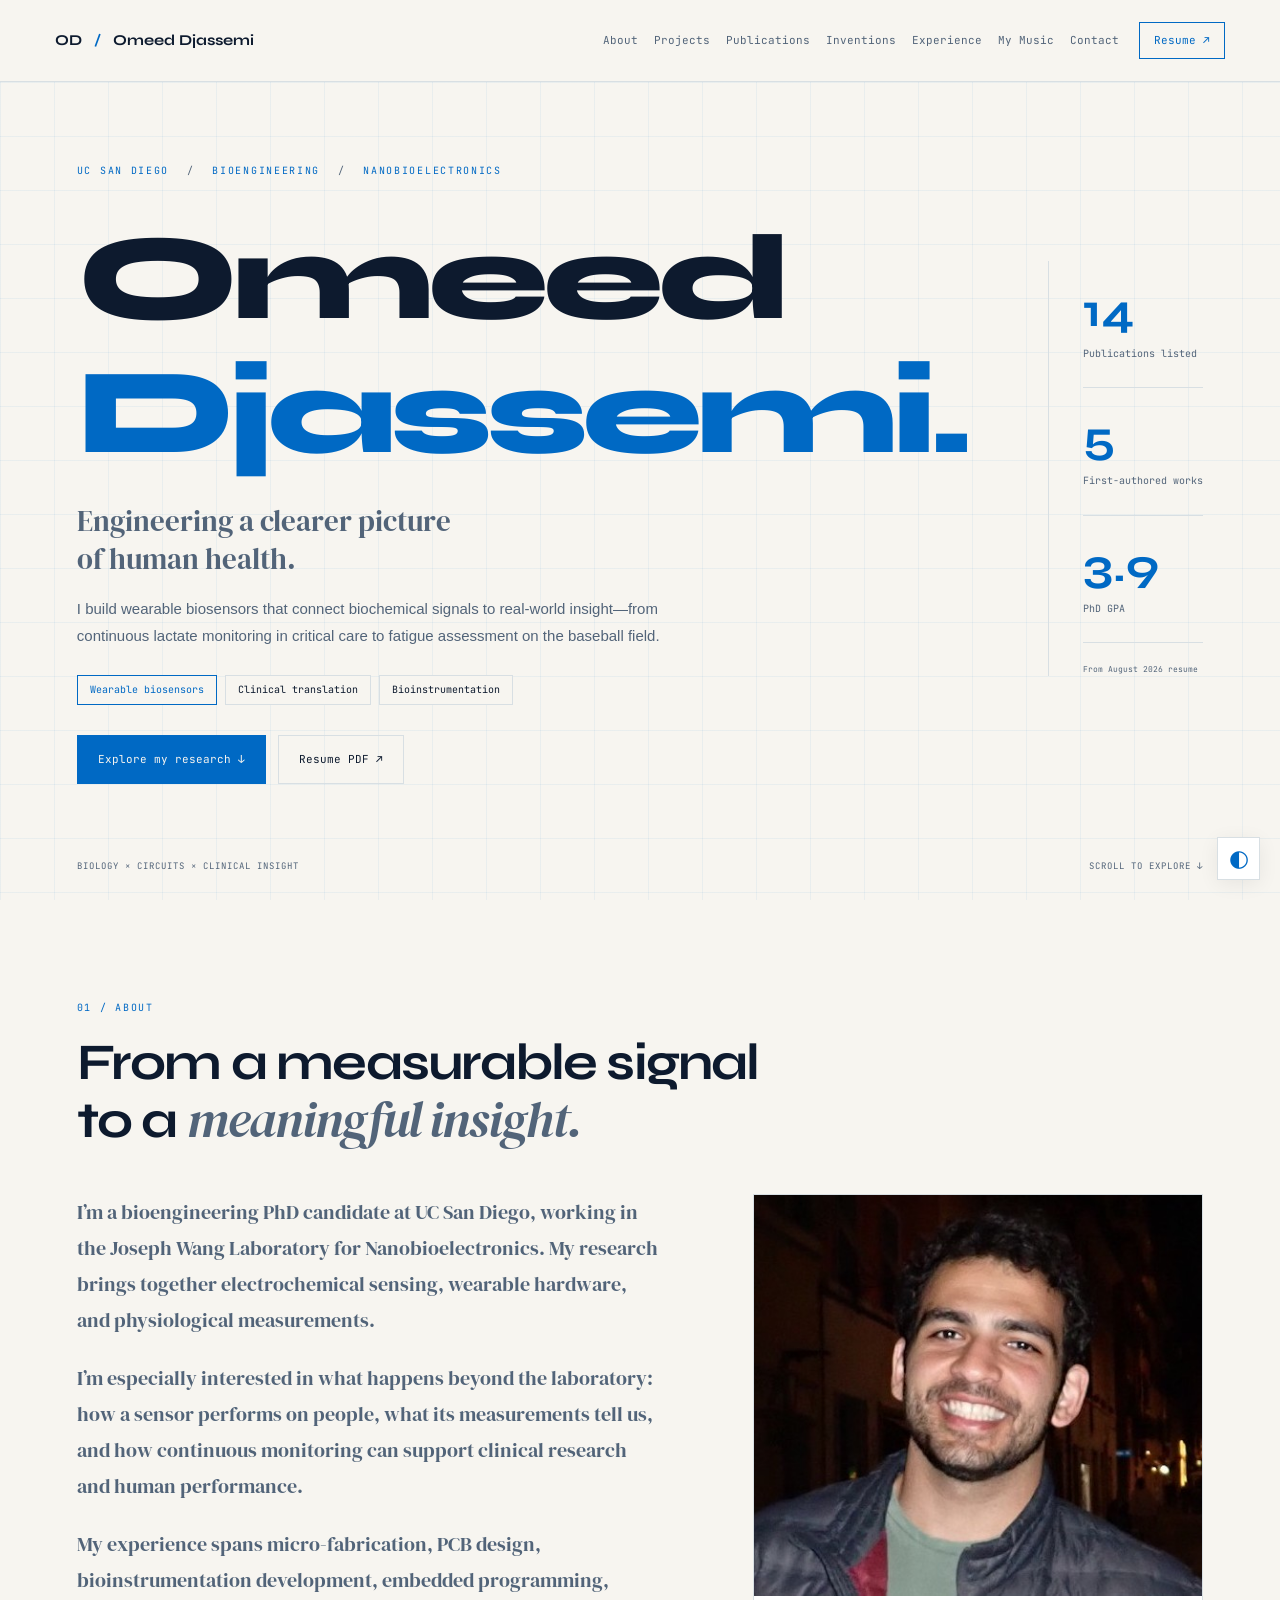
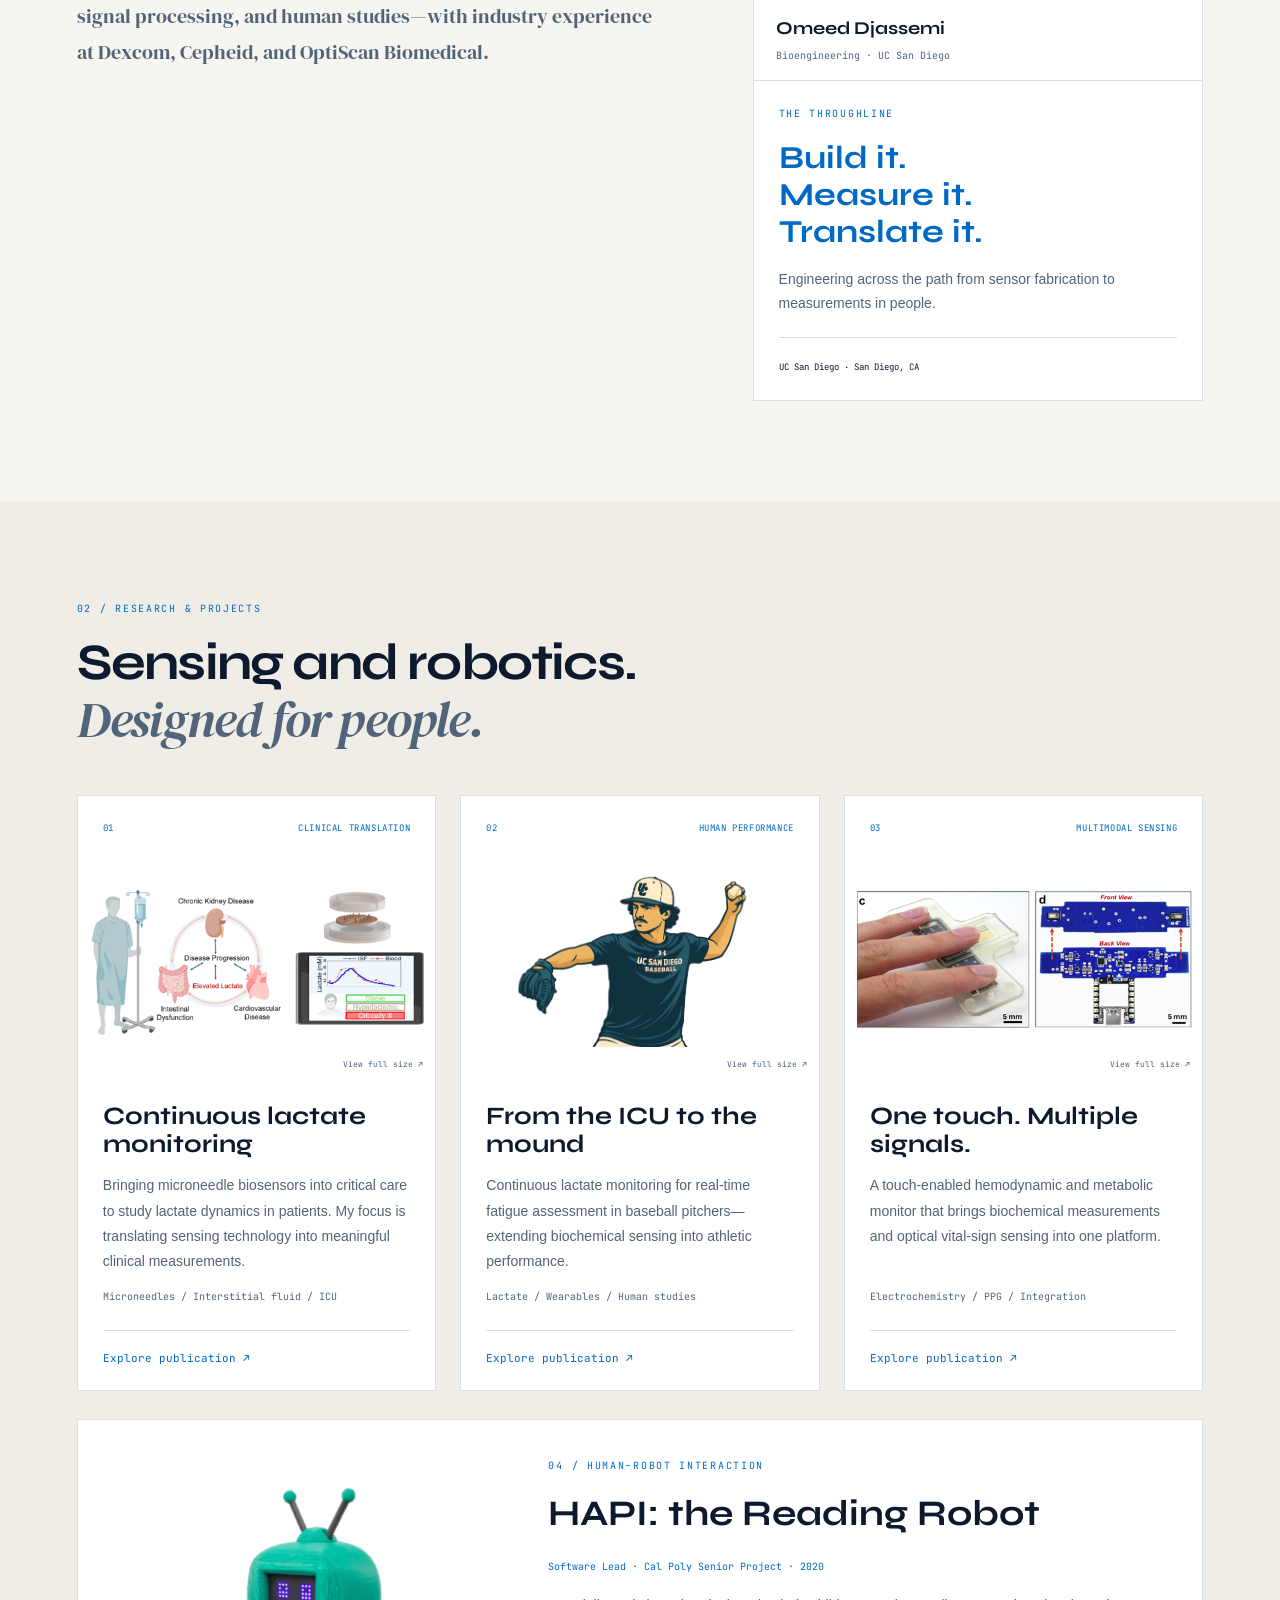
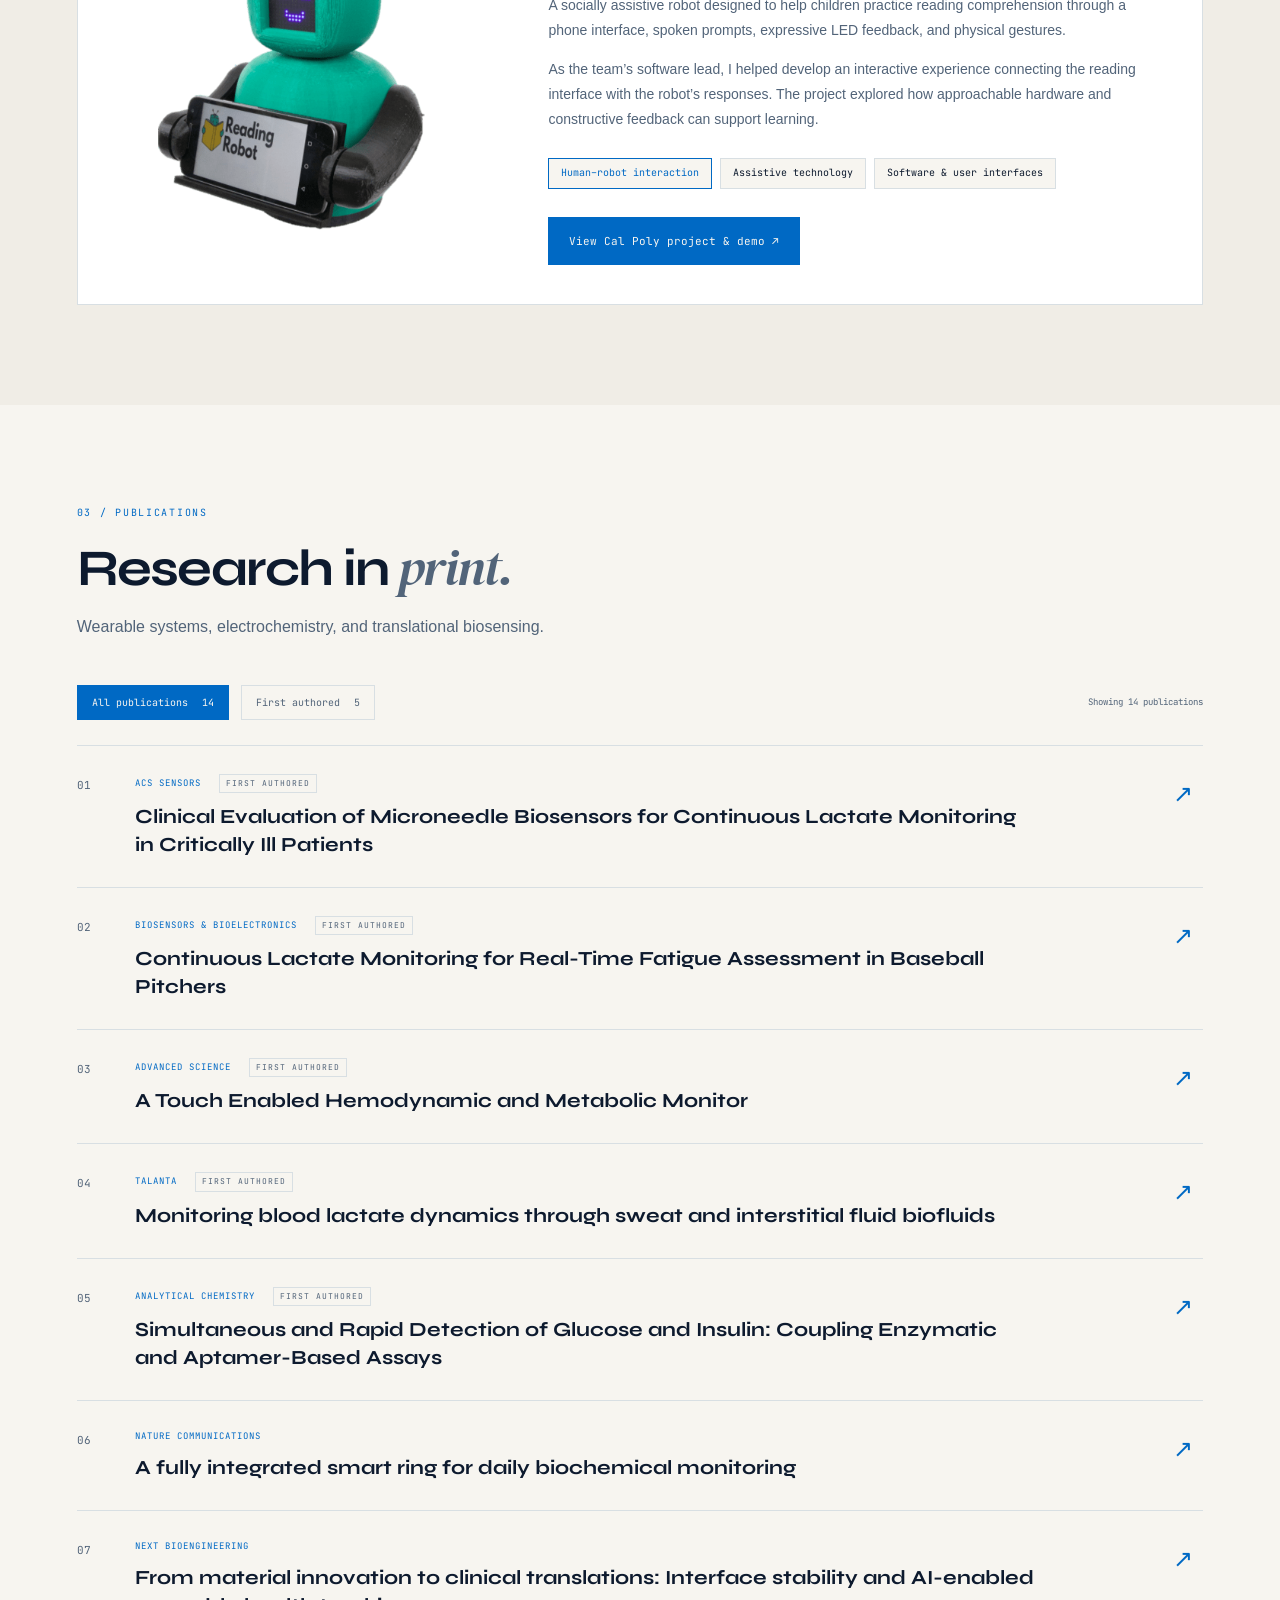
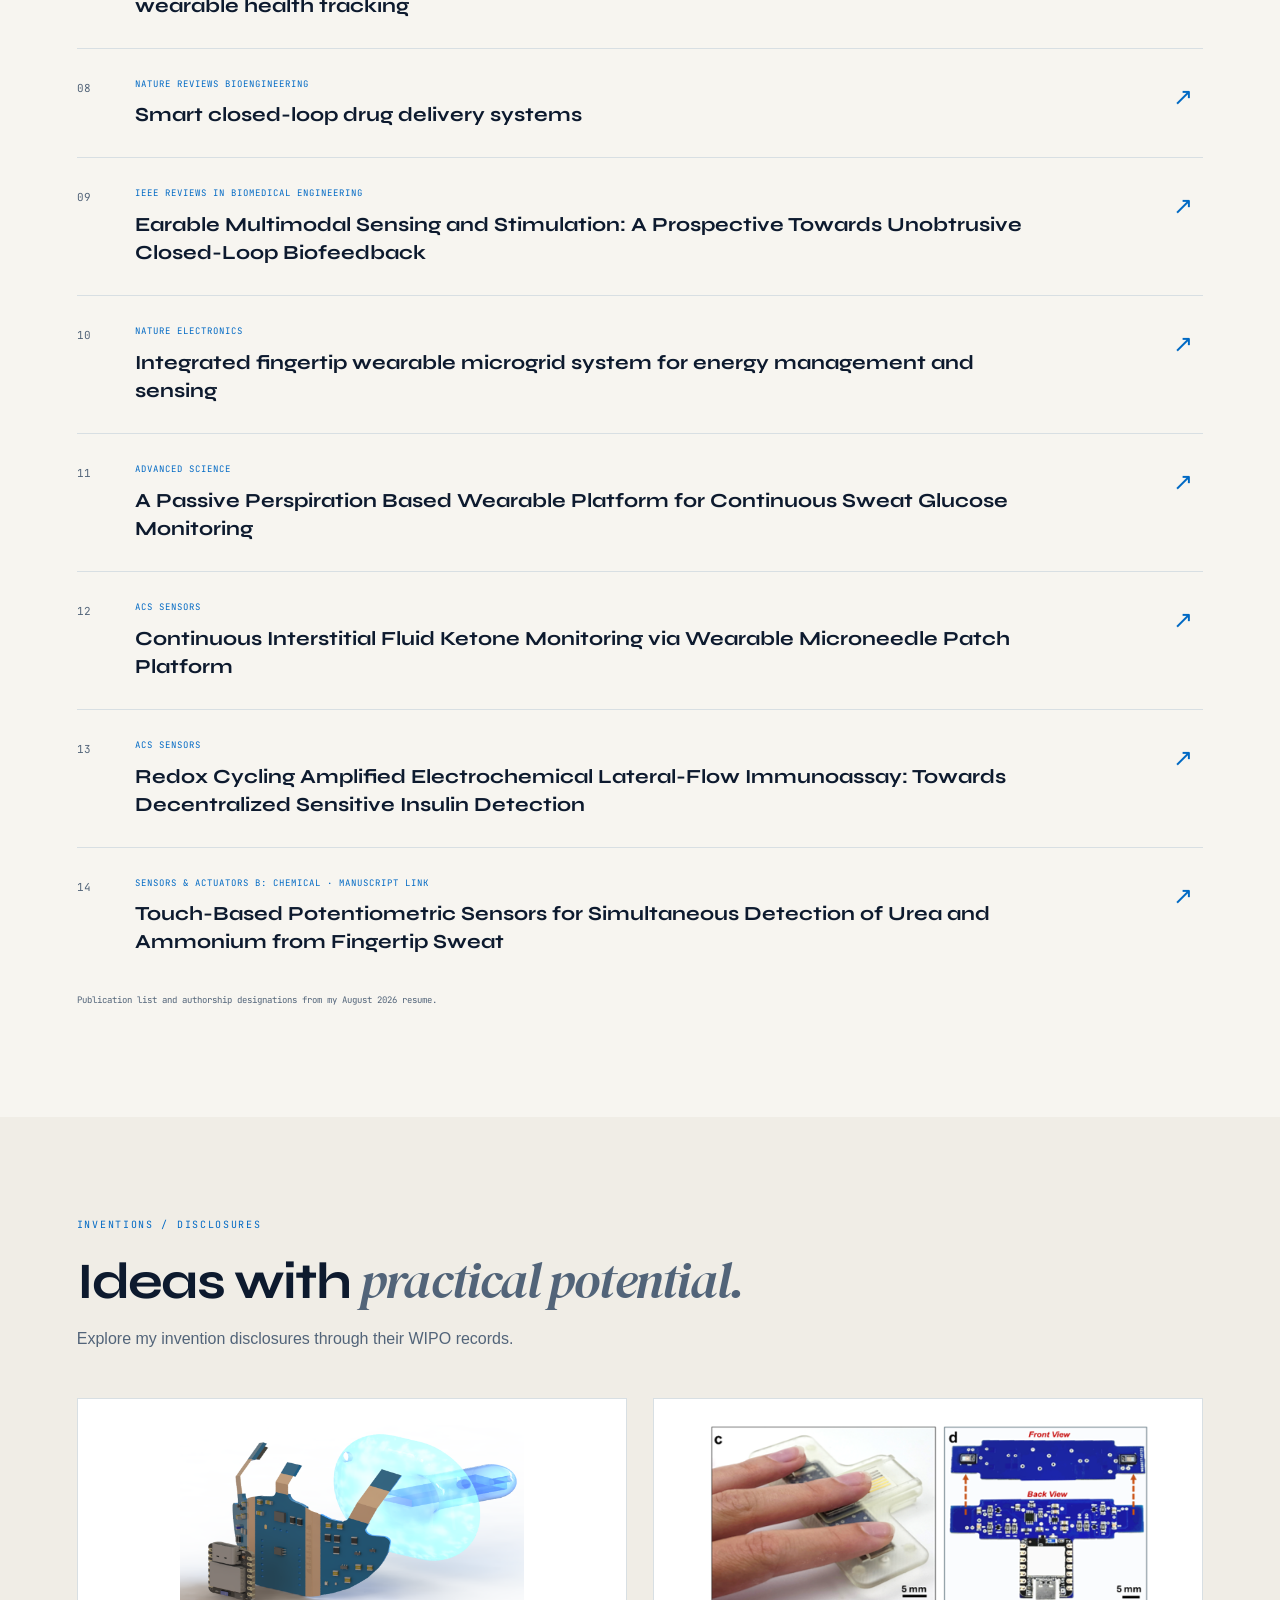
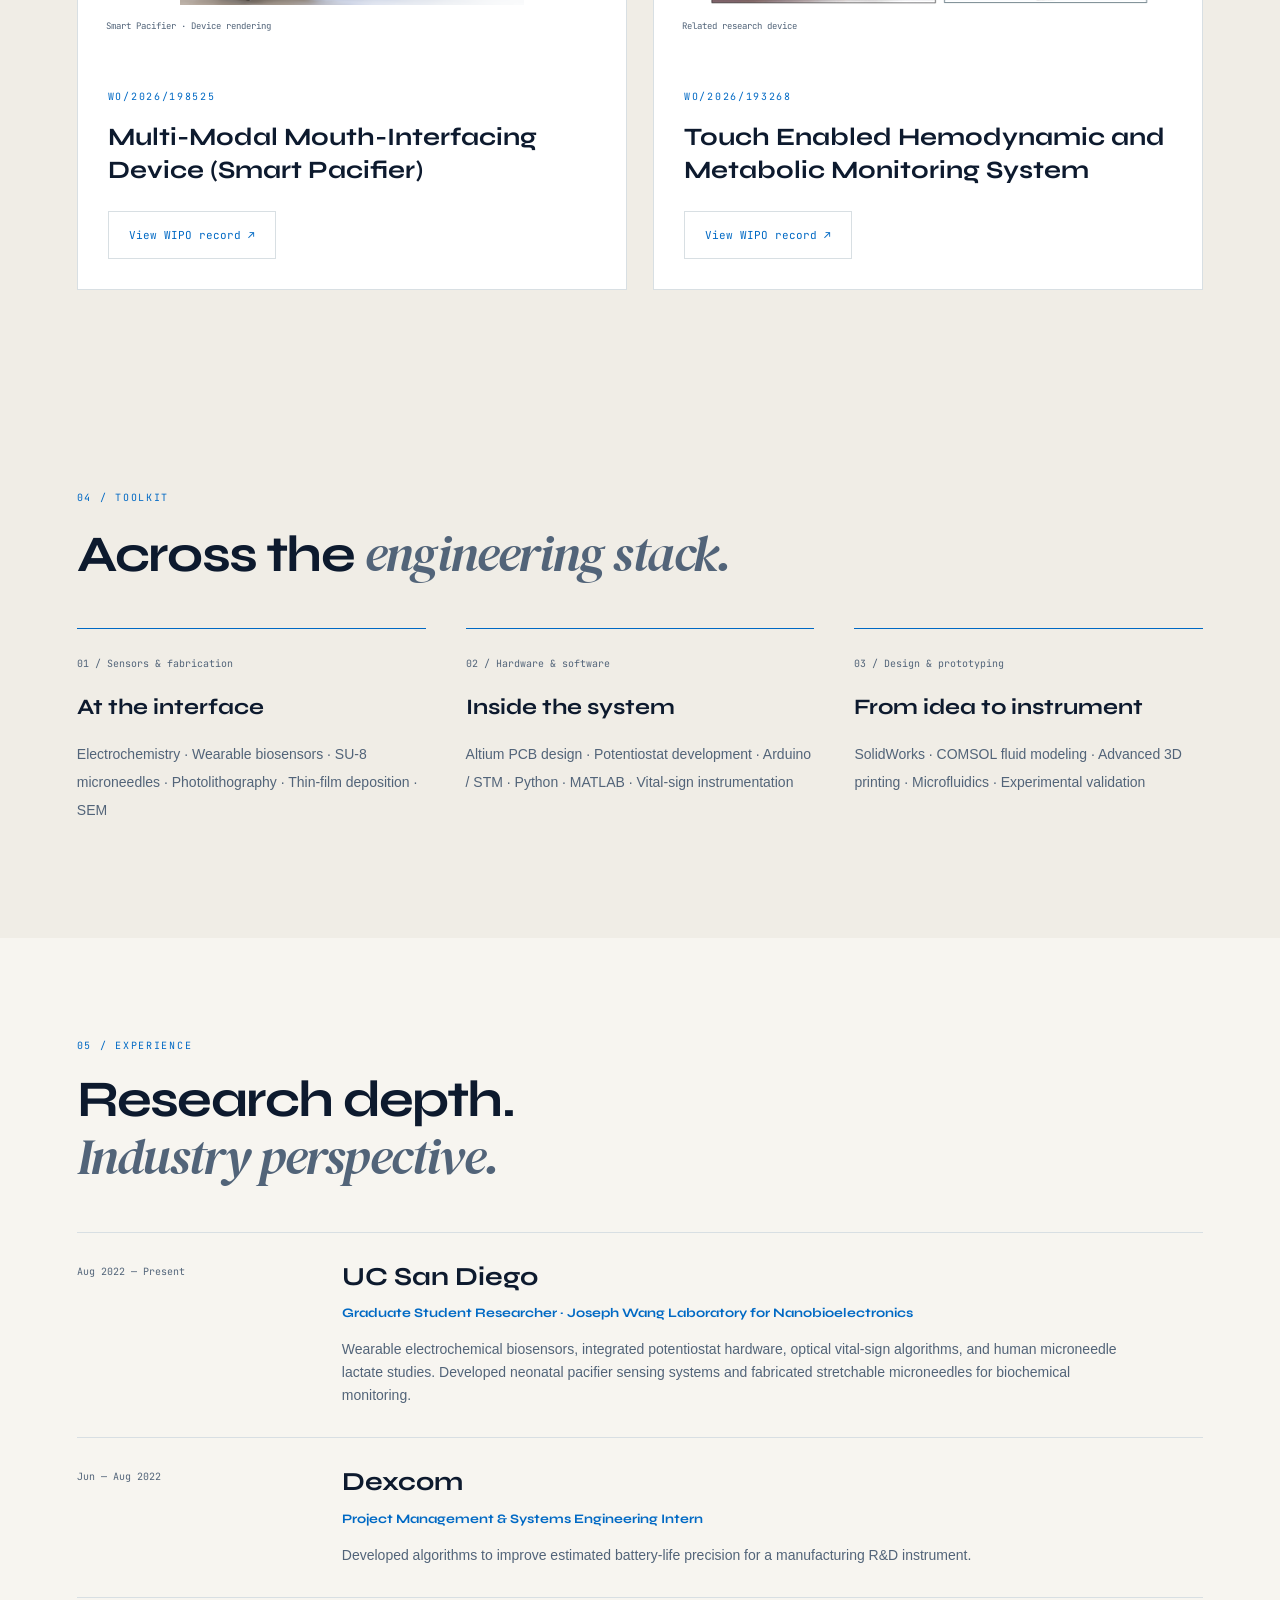
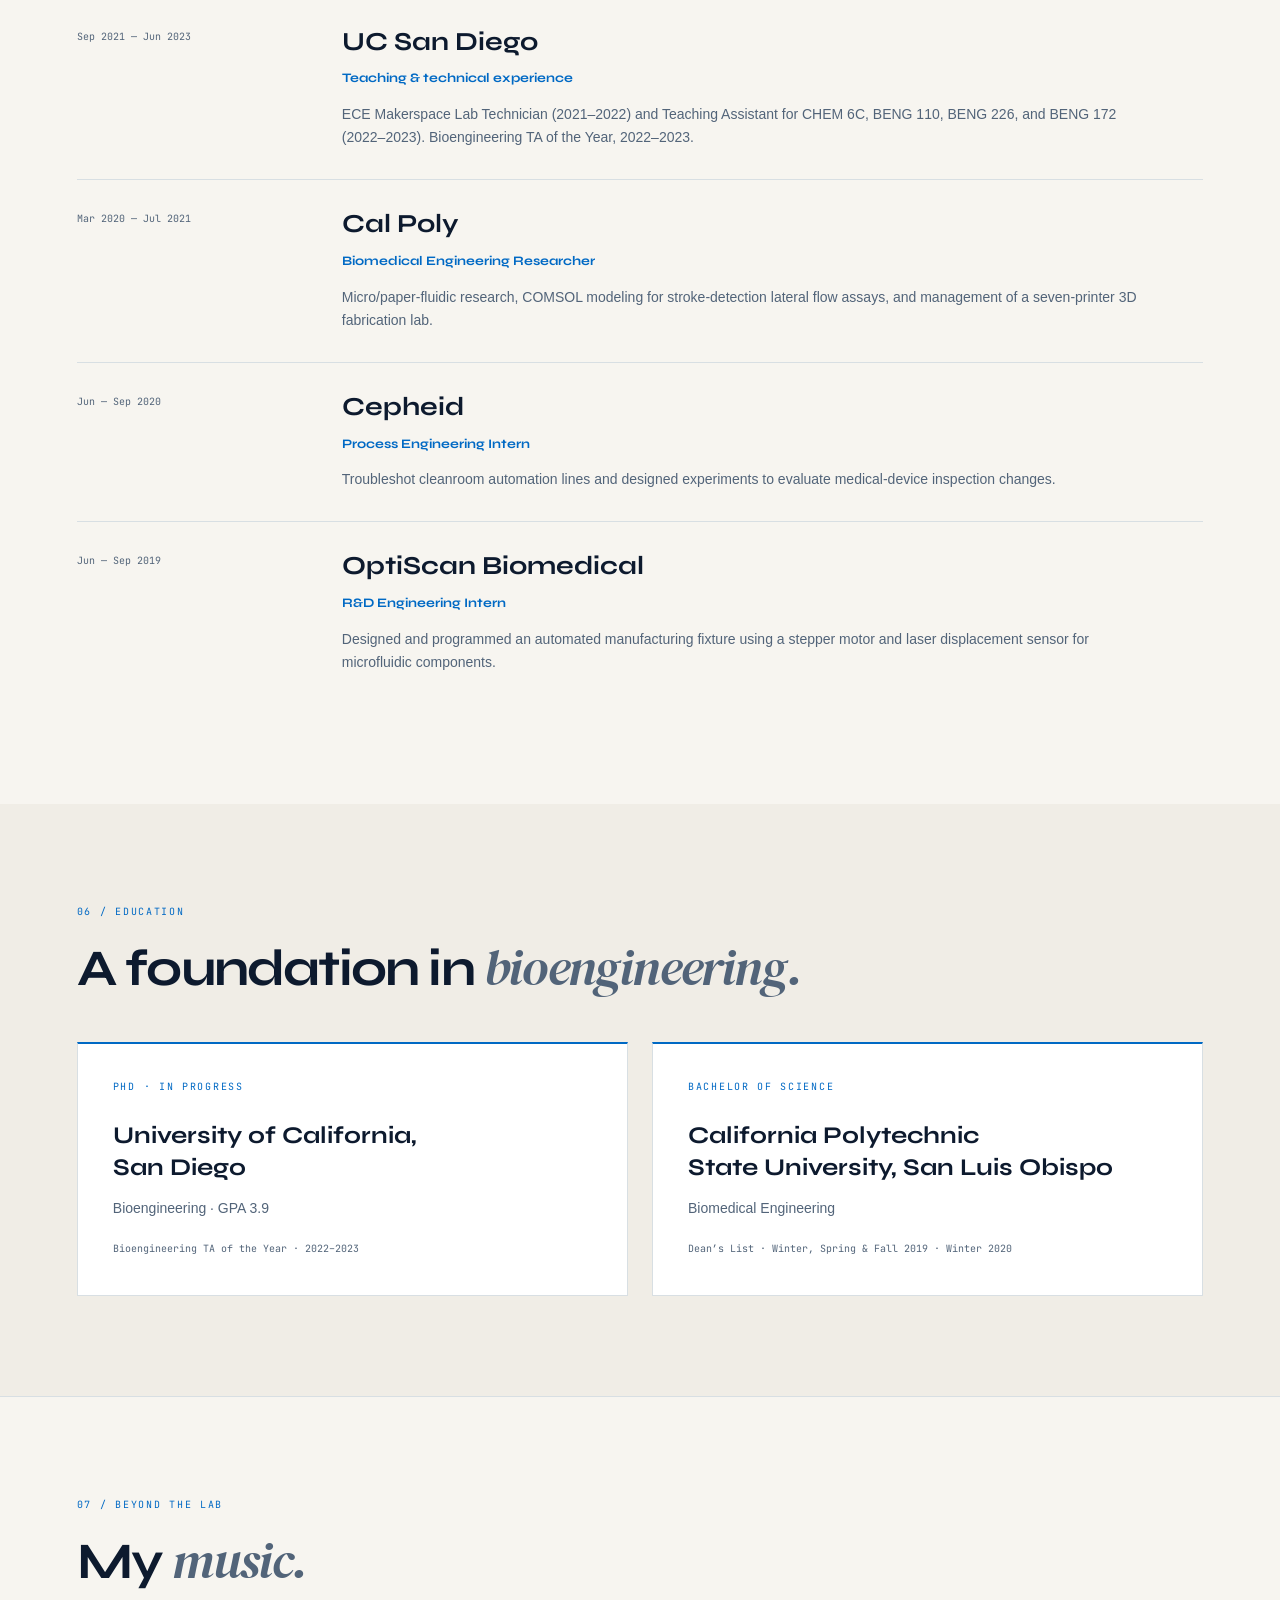
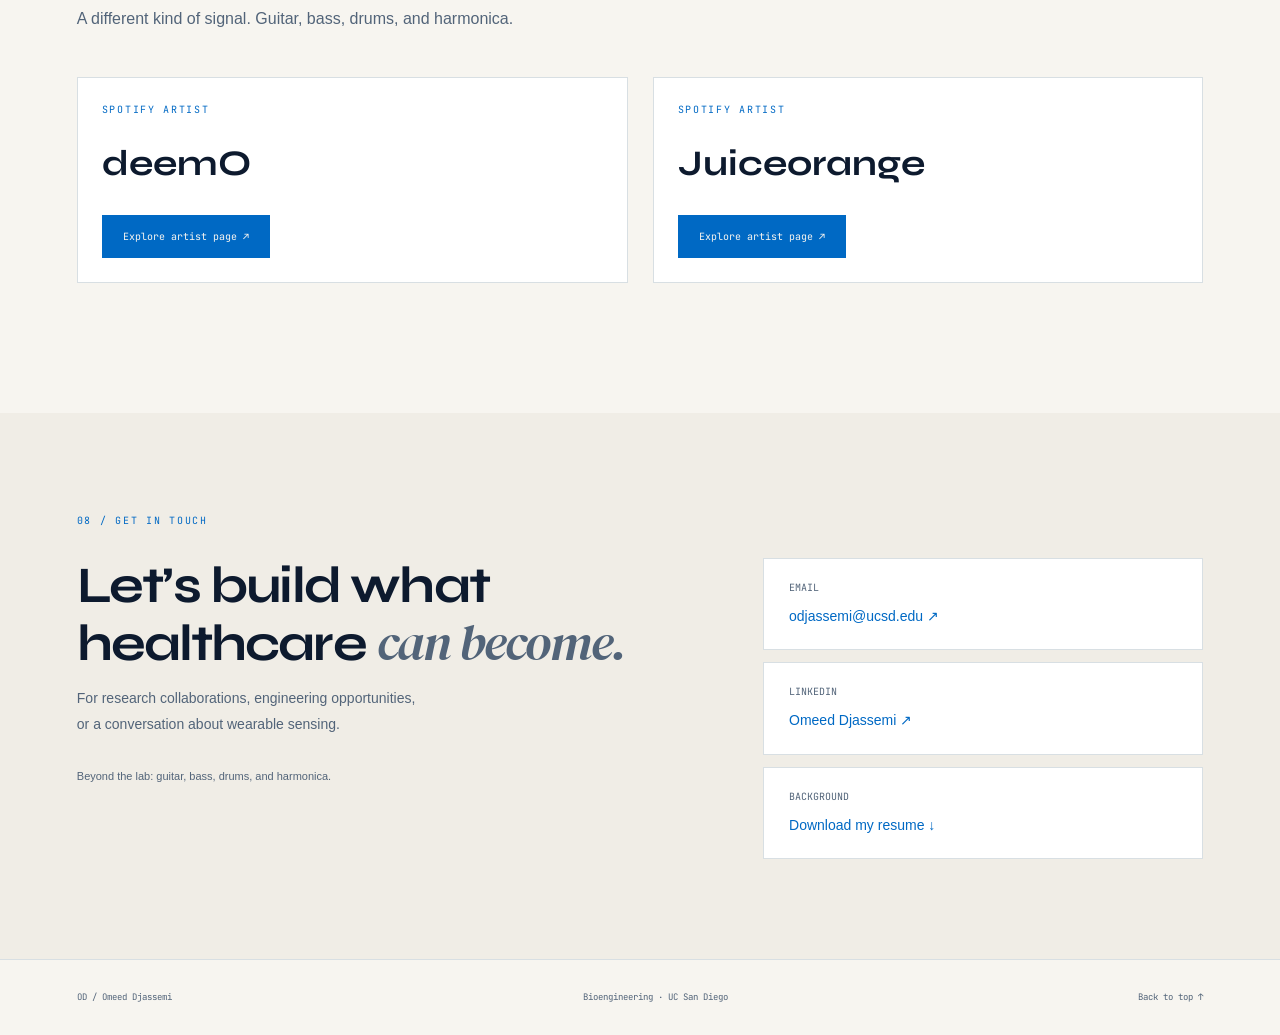
==== commit 510e3814: "Add Smart Pacifier image and invention title" ====
--- a/index.html
+++ b/index.html
@@ -1 +1 @@
-<!doctype html><html lang="en" data-theme="light"><head><meta charset="utf-8"><meta name="viewport" content="width=device-width, initial-scale=1"><title>Omeed Djassemi — Bioengineering & Wearable Biosensors</title><meta name="description" content="Omeed Djassemi, UC San Diego bioengineering researcher. Wearable biosensors, continuous lactate monitoring, and clinical translation."><meta name="theme-color" content="#f7f5f0"><link rel="stylesheet" href="style.css"><link rel="icon" href="favicon.svg" type="image/svg+xml"></head><body><a class="skip" href="#main">Skip to content</a><header><a class="logo" href="#home">OD<span> / </span>Omeed Djassemi</a><button id="menu" aria-label="Open navigation" aria-expanded="false" aria-controls="navigation">Menu +</button><nav id="navigation"><a href="#about">About</a><a href="#research">Projects</a><a href="#publications">Publications</a><a href="#inventions">Inventions</a><a href="#experience">Experience</a><a href="#music">My Music</a><a href="#contact">Contact</a></nav><a class="resume" href="resume.pdf" target="_blank" rel="noopener">Resume ↗</a></header><main id="main"><section class="hero" id="home"><div class="hero-main"><p class="eyebrow">UC San Diego <span>/</span> Bioengineering <span>/</span> Nanobioelectronics</p><h1>Omeed<br><span>Djassemi.</span></h1><p class="lead">Engineering a clearer picture<br>of human health.</p><p class="intro">I build wearable biosensors that connect biochemical signals to real-world insight—from continuous lactate monitoring in critical care to fatigue assessment on the baseball field.</p><div class="tags"><span>Wearable biosensors</span><span>Clinical translation</span><span>Bioinstrumentation</span></div><div class="actions"><a class="button primary" href="#research">Explore my research ↓</a><a class="button" href="resume.pdf" target="_blank" rel="noopener">Resume PDF ↗</a></div></div><aside class="hero-stats"><div><strong>14</strong><span>Publications listed</span></div><div><strong>5</strong><span>First-authored works</span></div><div><strong>3.9</strong><span>PhD GPA</span></div><small>From August 2026 resume</small></aside><div class="hero-foot"><span>Biology × Circuits × Clinical insight</span><a href="#about">Scroll to explore ↓</a></div></section><section id="about"><div class="section-heading"><span class="eyebrow">01 / About</span><h2>From a measurable signal<br>to a <em>meaningful insight.</em></h2></div><div class="about-grid"><div class="body-copy"><p>I’m a bioengineering PhD candidate at UC San Diego, working in the Joseph Wang Laboratory for Nanobioelectronics. My research brings together electrochemical sensing, wearable hardware, and physiological measurements.</p><p>I’m especially interested in what happens beyond the laboratory: how a sensor performs on people, what its measurements tell us, and how continuous monitoring can support clinical research and human performance.</p><p>My experience spans micro-fabrication, PCB design, bioinstrumentation development, embedded programming, signal processing, and human studies—with industry experience at Dexcom, Cepheid, and OptiScan Biomedical.</p></div><aside class="about-profile"><figure class="portrait"><img src="omeed-headshot.jpg" alt="Omeed Djassemi" width="469" height="419" loading="lazy" decoding="async"><figcaption>Omeed Djassemi <span>Bioengineering · UC San Diego</span></figcaption></figure><div class="about-note"><span class="eyebrow">The throughline</span><h3>Build it.<br>Measure it.<br>Translate it.</h3><p>Engineering across the path from sensor fabrication to measurements in people.</p><div class="note-footer">UC San Diego · San Diego, CA</div></div></aside></div></section><section id="research" class="tinted"><div class="section-heading"><span class="eyebrow">02 / Research &amp; projects</span><h2>Sensing and robotics.<br><em>Designed for people.</em></h2></div><div class="research-grid"><article class="research-card"><div class="card-top"><span>01</span><span>Clinical translation</span></div><a class="research-image" href="clinical-lactate.png" target="_blank" rel="noopener" aria-label="View full-size image: Schematic of a microneedle lactate sensor and continuous monitoring in critical care"><img src="clinical-lactate.png" alt="Schematic of a microneedle lactate sensor and continuous monitoring in critical care" width="487" height="220" loading="lazy" decoding="async"><span>View full size ↗</span></a><h3>Continuous lactate monitoring</h3><p>Bringing microneedle biosensors into critical care to study lactate dynamics in patients. My focus is translating sensing technology into meaningful clinical measurements.</p><span class="micro">Microneedles / Interstitial fluid / ICU</span><a href="https://doi.org/10.1021/acssensors.5c03699" target="_blank" rel="noopener">Explore publication ↗</a></article><article class="research-card"><div class="card-top"><span>02</span><span>Human performance</span></div><a class="research-image" href="baseball-pitcher.png" target="_blank" rel="noopener" aria-label="View full-size image: Illustration of a UC San Diego baseball pitcher"><img src="baseball-pitcher.png" alt="Illustration of a UC San Diego baseball pitcher" width="560" height="369" loading="lazy" decoding="async"><span>View full size ↗</span></a><h3>From the ICU to the mound</h3><p>Continuous lactate monitoring for real-time fatigue assessment in baseball pitchers—extending biochemical sensing into athletic performance.</p><span class="micro">Lactate / Wearables / Human studies</span><a href="https://doi.org/10.1016/j.bios.2026.118611" target="_blank" rel="noopener">Explore publication ↗</a></article><article class="research-card"><div class="card-top"><span>03</span><span>Multimodal sensing</span></div><a class="research-image" href="touch-device.png" target="_blank" rel="noopener" aria-label="View full-size image: Touch-enabled sensing device and its front and back circuit boards"><img src="touch-device.png" alt="Touch-enabled sensing device and its front and back circuit boards" width="561" height="229" loading="lazy" decoding="async"><span>View full size ↗</span></a><h3>One touch. Multiple signals.</h3><p>A touch-enabled hemodynamic and metabolic monitor that brings biochemical measurements and optical vital-sign sensing into one platform.</p><span class="micro">Electrochemistry / PPG / Integration</span><a href="https://doi.org/10.1002/advs.202502138" target="_blank" rel="noopener">Explore publication ↗</a></article></div><article class="robot-feature"><a class="robot-image" href="reading-robot.png" target="_blank" rel="noopener" aria-label="View full-size HAPI Reading Robot image"><img src="reading-robot.png" alt="HAPI Reading Robot with an expressive LED face and a phone reading interface" width="461" height="482" loading="lazy" decoding="async"></a><div class="robot-copy"><span class="eyebrow">04 / Human–robot interaction</span><h3>HAPI: the Reading Robot</h3><span class="robot-role">Software Lead · Cal Poly Senior Project · 2020</span><p>A socially assistive robot designed to help children practice reading comprehension through a phone interface, spoken prompts, expressive LED feedback, and physical gestures.</p><p>As the team’s software lead, I helped develop an interactive experience connecting the reading interface with the robot’s responses. The project explored how approachable hardware and constructive feedback can support learning.</p><div class="tags"><span>Human–robot interaction</span><span>Assistive technology</span><span>Software &amp; user interfaces</span></div><a class="button primary" href="https://projectexpo.calpoly.edu/2020/reading-robot/" target="_blank" rel="noopener">View Cal Poly project &amp; demo ↗</a></div></article></section><section id="publications"><div class="section-heading"><span class="eyebrow">03 / Publications</span><h2>Research in <em>print.</em></h2><p>Wearable systems, electrochemistry, and translational biosensing.</p></div><div class="pub-controls" role="group" aria-label="Publication filters"><button class="active" data-filter="all" aria-pressed="true">All publications <span>14</span></button><button data-filter="first" aria-pressed="false">First authored <span>5</span></button><span id="pub-count" aria-live="polite">Showing 14 publications</span></div><div class="pub-list"><article class="publication" data-first="true"><span class="pub-number">01</span><div><span class="eyebrow">ACS Sensors <b class="badge">First authored</b></span><h3><a href="https://doi.org/10.1021/acssensors.5c03699" target="_blank" rel="noopener">Clinical Evaluation of Microneedle Biosensors for Continuous Lactate Monitoring in Critically Ill Patients</a></h3></div><a class="arrow" href="https://doi.org/10.1021/acssensors.5c03699" aria-label="Read Clinical Evaluation of Microneedle Biosensors for Continuous Lactate Monitoring in Critically Ill Patients" target="_blank" rel="noopener">↗</a></article><article class="publication" data-first="true"><span class="pub-number">02</span><div><span class="eyebrow">Biosensors &amp; Bioelectronics <b class="badge">First authored</b></span><h3><a href="https://doi.org/10.1016/j.bios.2026.118611" target="_blank" rel="noopener">Continuous Lactate Monitoring for Real-Time Fatigue Assessment in Baseball Pitchers</a></h3></div><a class="arrow" href="https://doi.org/10.1016/j.bios.2026.118611" aria-label="Read Continuous Lactate Monitoring for Real-Time Fatigue Assessment in Baseball Pitchers" target="_blank" rel="noopener">↗</a></article><article class="publication" data-first="true"><span class="pub-number">03</span><div><span class="eyebrow">Advanced Science <b class="badge">First authored</b></span><h3><a href="https://doi.org/10.1002/advs.202502138" target="_blank" rel="noopener">A Touch Enabled Hemodynamic and Metabolic Monitor</a></h3></div><a class="arrow" href="https://doi.org/10.1002/advs.202502138" aria-label="Read A Touch Enabled Hemodynamic and Metabolic Monitor" target="_blank" rel="noopener">↗</a></article><article class="publication" data-first="true"><span class="pub-number">04</span><div><span class="eyebrow">Talanta <b class="badge">First authored</b></span><h3><a href="https://doi.org/10.1016/j.talanta.2025.128985" target="_blank" rel="noopener">Monitoring blood lactate dynamics through sweat and interstitial fluid biofluids</a></h3></div><a class="arrow" href="https://doi.org/10.1016/j.talanta.2025.128985" aria-label="Read Monitoring blood lactate dynamics through sweat and interstitial fluid biofluids" target="_blank" rel="noopener">↗</a></article><article class="publication" data-first="true"><span class="pub-number">05</span><div><span class="eyebrow">Analytical Chemistry <b class="badge">First authored</b></span><h3><a href="https://doi.org/10.1021/acs.analchem.4c04289" target="_blank" rel="noopener">Simultaneous and Rapid Detection of Glucose and Insulin: Coupling Enzymatic and Aptamer-Based Assays</a></h3></div><a class="arrow" href="https://doi.org/10.1021/acs.analchem.4c04289" aria-label="Read Simultaneous and Rapid Detection of Glucose and Insulin: Coupling Enzymatic and Aptamer-Based Assays" target="_blank" rel="noopener">↗</a></article><article class="publication" data-first="false"><span class="pub-number">06</span><div><span class="eyebrow">Nature Communications</span><h3><a href="https://doi.org/10.1038/s41467-026-75980-z" target="_blank" rel="noopener">A fully integrated smart ring for daily biochemical monitoring</a></h3></div><a class="arrow" href="https://doi.org/10.1038/s41467-026-75980-z" aria-label="Read A fully integrated smart ring for daily biochemical monitoring" target="_blank" rel="noopener">↗</a></article><article class="publication" data-first="false"><span class="pub-number">07</span><div><span class="eyebrow">Next Bioengineering</span><h3><a href="https://doi.org/10.1016/j.nxbio.2026.100038" target="_blank" rel="noopener">From material innovation to clinical translations: Interface stability and AI-enabled wearable health tracking</a></h3></div><a class="arrow" href="https://doi.org/10.1016/j.nxbio.2026.100038" aria-label="Read From material innovation to clinical translations: Interface stability and AI-enabled wearable health tracking" target="_blank" rel="noopener">↗</a></article><article class="publication" data-first="false"><span class="pub-number">08</span><div><span class="eyebrow">Nature Reviews Bioengineering</span><h3><a href="https://doi.org/10.1038/s44222-025-00328-z" target="_blank" rel="noopener">Smart closed-loop drug delivery systems</a></h3></div><a class="arrow" href="https://doi.org/10.1038/s44222-025-00328-z" aria-label="Read Smart closed-loop drug delivery systems" target="_blank" rel="noopener">↗</a></article><article class="publication" data-first="false"><span class="pub-number">09</span><div><span class="eyebrow">IEEE Reviews in Biomedical Engineering</span><h3><a href="https://doi.org/10.1109/RBME.2024.3508713" target="_blank" rel="noopener">Earable Multimodal Sensing and Stimulation: A Prospective Towards Unobtrusive Closed-Loop Biofeedback</a></h3></div><a class="arrow" href="https://doi.org/10.1109/RBME.2024.3508713" aria-label="Read Earable Multimodal Sensing and Stimulation: A Prospective Towards Unobtrusive Closed-Loop Biofeedback" target="_blank" rel="noopener">↗</a></article><article class="publication" data-first="false"><span class="pub-number">10</span><div><span class="eyebrow">Nature Electronics</span><h3><a href="https://doi.org/10.1038/s41928-024-01236-7" target="_blank" rel="noopener">Integrated fingertip wearable microgrid system for energy management and sensing</a></h3></div><a class="arrow" href="https://doi.org/10.1038/s41928-024-01236-7" aria-label="Read Integrated fingertip wearable microgrid system for energy management and sensing" target="_blank" rel="noopener">↗</a></article><article class="publication" data-first="false"><span class="pub-number">11</span><div><span class="eyebrow">Advanced Science</span><h3><a href="https://doi.org/10.1002/advs.202405518" target="_blank" rel="noopener">A Passive Perspiration Based Wearable Platform for Continuous Sweat Glucose Monitoring</a></h3></div><a class="arrow" href="https://doi.org/10.1002/advs.202405518" aria-label="Read A Passive Perspiration Based Wearable Platform for Continuous Sweat Glucose Monitoring" target="_blank" rel="noopener">↗</a></article><article class="publication" data-first="false"><span class="pub-number">12</span><div><span class="eyebrow">ACS Sensors</span><h3><a href="https://doi.org/10.1021/acssensors.3c02677" target="_blank" rel="noopener">Continuous Interstitial Fluid Ketone Monitoring via Wearable Microneedle Patch Platform</a></h3></div><a class="arrow" href="https://doi.org/10.1021/acssensors.3c02677" aria-label="Read Continuous Interstitial Fluid Ketone Monitoring via Wearable Microneedle Patch Platform" target="_blank" rel="noopener">↗</a></article><article class="publication" data-first="false"><span class="pub-number">13</span><div><span class="eyebrow">ACS Sensors</span><h3><a href="https://doi.org/10.1021/acssensors.3c01445" target="_blank" rel="noopener">Redox Cycling Amplified Electrochemical Lateral-Flow Immunoassay: Towards Decentralized Sensitive Insulin Detection</a></h3></div><a class="arrow" href="https://doi.org/10.1021/acssensors.3c01445" aria-label="Read Redox Cycling Amplified Electrochemical Lateral-Flow Immunoassay: Towards Decentralized Sensitive Insulin Detection" target="_blank" rel="noopener">↗</a></article><article class="publication" data-first="false"><span class="pub-number">14</span><div><span class="eyebrow">Sensors &amp; Actuators B: Chemical · manuscript link</span><h3><a href="https://doi.org/10.2139/ssrn.4748241" target="_blank" rel="noopener">Touch-Based Potentiometric Sensors for Simultaneous Detection of Urea and Ammonium from Fingertip Sweat</a></h3></div><a class="arrow" href="https://doi.org/10.2139/ssrn.4748241" aria-label="Read Touch-Based Potentiometric Sensors for Simultaneous Detection of Urea and Ammonium from Fingertip Sweat" target="_blank" rel="noopener">↗</a></article></div><p class="source-note">Publication list and authorship designations from my August 2026 resume.</p></section><section id="inventions" class="tinted"><div class="section-heading"><span class="eyebrow">Inventions / Disclosures</span><h2>Ideas with <em>practical potential.</em></h2><p>Explore my invention disclosures through their WIPO records.</p></div><div class="invention-grid"><article class="invention-card"><div class="invention-record"><span class="eyebrow">WIPO / PATENTSCOPE</span><strong>WO 2026<br><span>198525</span></strong><span class="micro">Invention disclosure</span></div><div class="invention-copy"><span class="eyebrow">WO/2026/198525</span><h3>Invention disclosure</h3><a class="button" href="https://patentscope.wipo.int/search/en/detail.jsf?docId=WO2026198525" target="_blank" rel="noopener">View WIPO record ↗</a></div></article><article class="invention-card"><a class="invention-photo" href="touch-device.png" target="_blank" rel="noopener" aria-label="View related touch-enabled monitoring research device"><img src="touch-device.png" alt="Related touch-enabled monitoring device and circuit boards" width="561" height="229" loading="lazy" decoding="async"><span>Related research device</span></a><div class="invention-copy"><span class="eyebrow">WO/2026/193268</span><h3>Touch Enabled Hemodynamic and Metabolic Monitoring System</h3><a class="button" href="https://patentscope.wipo.int/search/en/detail.jsf?docId=WO2026193268" target="_blank" rel="noopener">View WIPO record ↗</a></div></article></div></section><section id="skills" class="tinted"><div class="section-heading"><span class="eyebrow">04 / Toolkit</span><h2>Across the <em>engineering stack.</em></h2></div><div class="skills-grid"><div><span class="micro">01 / Sensors & fabrication</span><h3>At the interface</h3><p>Electrochemistry · Wearable biosensors · SU-8 microneedles · Photolithography · Thin-film deposition · SEM</p></div><div><span class="micro">02 / Hardware & software</span><h3>Inside the system</h3><p>Altium PCB design · Potentiostat development · Arduino / STM · Python · MATLAB · Vital-sign instrumentation</p></div><div><span class="micro">03 / Design & prototyping</span><h3>From idea to instrument</h3><p>SolidWorks · COMSOL fluid modeling · Advanced 3D printing · Microfluidics · Experimental validation</p></div></div></section><section id="experience"><div class="section-heading"><span class="eyebrow">05 / Experience</span><h2>Research depth.<br><em>Industry perspective.</em></h2></div><article class="timeline"><span class="micro">Aug 2022 — Present</span><div><h3>UC San Diego</h3><h4>Graduate Student Researcher · Joseph Wang Laboratory for Nanobioelectronics</h4><p>Wearable electrochemical biosensors, integrated potentiostat hardware, optical vital-sign algorithms, and human microneedle lactate studies. Developed neonatal pacifier sensing systems and fabricated stretchable microneedles for biochemical monitoring.</p></div></article><article class="timeline"><span class="micro">Jun — Aug 2022</span><div><h3>Dexcom</h3><h4>Project Management & Systems Engineering Intern</h4><p>Developed algorithms to improve estimated battery-life precision for a manufacturing R&D instrument.</p></div></article><article class="timeline"><span class="micro">Sep 2021 — Jun 2023</span><div><h3>UC San Diego</h3><h4>Teaching & technical experience</h4><p>ECE Makerspace Lab Technician (2021–2022) and Teaching Assistant for CHEM 6C, BENG 110, BENG 226, and BENG 172 (2022–2023). Bioengineering TA of the Year, 2022–2023.</p></div></article><article class="timeline"><span class="micro">Mar 2020 — Jul 2021</span><div><h3>Cal Poly</h3><h4>Biomedical Engineering Researcher</h4><p>Micro/paper-fluidic research, COMSOL modeling for stroke-detection lateral flow assays, and management of a seven-printer 3D fabrication lab.</p></div></article><article class="timeline"><span class="micro">Jun — Sep 2020</span><div><h3>Cepheid</h3><h4>Process Engineering Intern</h4><p>Troubleshot cleanroom automation lines and designed experiments to evaluate medical-device inspection changes.</p></div></article><article class="timeline"><span class="micro">Jun — Sep 2019</span><div><h3>OptiScan Biomedical</h3><h4>R&D Engineering Intern</h4><p>Designed and programmed an automated manufacturing fixture using a stepper motor and laser displacement sensor for microfluidic components.</p></div></article></section><section id="education" class="tinted"><div class="section-heading"><span class="eyebrow">06 / Education</span><h2>A foundation in <em>bioengineering.</em></h2></div><div class="education-grid"><article><span class="eyebrow">PhD · In progress</span><h3>University of California,<br>San Diego</h3><p>Bioengineering · GPA 3.9</p><span class="micro">Bioengineering TA of the Year · 2022–2023</span></article><article><span class="eyebrow">Bachelor of Science</span><h3>California Polytechnic<br>State University, San Luis Obispo</h3><p>Biomedical Engineering</p><span class="micro">Dean’s List · Winter, Spring & Fall 2019 · Winter 2020</span></article></div></section><section id="music" class="music-section"><div class="section-heading"><span class="eyebrow">07 / Beyond the lab</span><h2>My <em>music.</em></h2><p id="music-description">A different kind of signal. Guitar, bass, drums, and harmonica.</p></div><div id="music-content"></div></section><section id="contact" class="tinted"><span class="eyebrow">08 / Get in touch</span><div class="contact-grid"><div><h2>Let’s build what<br>healthcare <em>can become.</em></h2><p>For research collaborations, engineering opportunities,<br>or a conversation about wearable sensing.</p><p class="personal">Beyond the lab: guitar, bass, drums, and harmonica.</p></div><div class="contact-links"><a href="mailto:odjassemi@ucsd.edu"><span class="micro">Email</span><strong>odjassemi@ucsd.edu ↗</strong></a><a href="https://www.linkedin.com/in/omeed-djassemi/" target="_blank" rel="noopener"><span class="micro">LinkedIn</span><strong>Omeed Djassemi ↗</strong></a><a href="resume.pdf" target="_blank" rel="noopener"><span class="micro">Background</span><strong>Download my resume ↓</strong></a></div></div></section></main><footer><span>OD / Omeed Djassemi</span><span>Bioengineering · UC San Diego</span><a href="#home">Back to top ↑</a></footer><button id="theme" aria-label="Switch to dark mode" title="Switch color theme">◐</button><script src="music-config.js"></script><script src="music.js"></script><script src="script.js"></script></body></html>
+<!doctype html><html lang="en" data-theme="light"><head><meta charset="utf-8"><meta name="viewport" content="width=device-width, initial-scale=1"><title>Omeed Djassemi — Bioengineering & Wearable Biosensors</title><meta name="description" content="Omeed Djassemi, UC San Diego bioengineering researcher. Wearable biosensors, continuous lactate monitoring, and clinical translation."><meta name="theme-color" content="#f7f5f0"><link rel="stylesheet" href="style.css?v=20261016-robot"><link rel="icon" href="favicon.svg" type="image/svg+xml"></head><body><a class="skip" href="#main">Skip to content</a><header><a class="logo" href="#home">OD<span> / </span>Omeed Djassemi</a><button id="menu" aria-label="Open navigation" aria-expanded="false" aria-controls="navigation">Menu +</button><nav id="navigation"><a href="#about">About</a><a href="#research">Projects</a><a href="#publications">Publications</a><a href="#inventions">Inventions</a><a href="#experience">Experience</a><a href="#music">My Music</a><a href="#contact">Contact</a></nav><a class="resume" href="resume.pdf" target="_blank" rel="noopener">Resume ↗</a></header><main id="main"><section class="hero" id="home"><div class="hero-main"><p class="eyebrow">UC San Diego <span>/</span> Bioengineering <span>/</span> Nanobioelectronics</p><h1>Omeed<br><span>Djassemi.</span></h1><p class="lead">Engineering a clearer picture<br>of human health.</p><p class="intro">I build wearable biosensors that connect biochemical signals to real-world insight—from continuous lactate monitoring in critical care to fatigue assessment on the baseball field.</p><div class="tags"><span>Wearable biosensors</span><span>Clinical translation</span><span>Bioinstrumentation</span></div><div class="actions"><a class="button primary" href="#research">Explore my research ↓</a><a class="button" href="resume.pdf" target="_blank" rel="noopener">Resume PDF ↗</a></div></div><aside class="hero-stats"><div><strong>14</strong><span>Publications listed</span></div><div><strong>5</strong><span>First-authored works</span></div><div><strong>3.9</strong><span>PhD GPA</span></div><small>From August 2026 resume</small></aside><div class="hero-foot"><span>Biology × Circuits × Clinical insight</span><a href="#about">Scroll to explore ↓</a></div></section><section id="about"><div class="section-heading"><span class="eyebrow">01 / About</span><h2>From a measurable signal<br>to a <em>meaningful insight.</em></h2></div><div class="about-grid"><div class="body-copy"><p>I’m a bioengineering PhD candidate at UC San Diego, working in the Joseph Wang Laboratory for Nanobioelectronics. My research brings together electrochemical sensing, wearable hardware, and physiological measurements.</p><p>I’m especially interested in what happens beyond the laboratory: how a sensor performs on people, what its measurements tell us, and how continuous monitoring can support clinical research and human performance.</p><p>My experience spans micro-fabrication, PCB design, bioinstrumentation development, embedded programming, signal processing, and human studies—with industry experience at Dexcom, Cepheid, and OptiScan Biomedical.</p></div><aside class="about-profile"><figure class="portrait"><img src="omeed-headshot.jpg" alt="Omeed Djassemi" width="469" height="419" loading="lazy" decoding="async"><figcaption>Omeed Djassemi <span>Bioengineering · UC San Diego</span></figcaption></figure><div class="about-note"><span class="eyebrow">The throughline</span><h3>Build it.<br>Measure it.<br>Translate it.</h3><p>Engineering across the path from sensor fabrication to measurements in people.</p><div class="note-footer">UC San Diego · San Diego, CA</div></div></aside></div></section><section id="research" class="tinted"><div class="section-heading"><span class="eyebrow">02 / Research &amp; projects</span><h2>Sensing and robotics.<br><em>Designed for people.</em></h2></div><div class="research-grid"><article class="research-card"><div class="card-top"><span>01</span><span>Clinical translation</span></div><a class="research-image" href="clinical-lactate.png" target="_blank" rel="noopener" aria-label="View full-size image: Schematic of a microneedle lactate sensor and continuous monitoring in critical care"><img src="clinical-lactate.png" alt="Schematic of a microneedle lactate sensor and continuous monitoring in critical care" width="487" height="220" loading="lazy" decoding="async"><span>View full size ↗</span></a><h3>Continuous lactate monitoring</h3><p>Bringing microneedle biosensors into critical care to study lactate dynamics in patients. My focus is translating sensing technology into meaningful clinical measurements.</p><span class="micro">Microneedles / Interstitial fluid / ICU</span><a href="https://doi.org/10.1021/acssensors.5c03699" target="_blank" rel="noopener">Explore publication ↗</a></article><article class="research-card"><div class="card-top"><span>02</span><span>Human performance</span></div><a class="research-image" href="baseball-pitcher.png" target="_blank" rel="noopener" aria-label="View full-size image: Illustration of a UC San Diego baseball pitcher"><img src="baseball-pitcher.png" alt="Illustration of a UC San Diego baseball pitcher" width="560" height="369" loading="lazy" decoding="async"><span>View full size ↗</span></a><h3>From the ICU to the mound</h3><p>Continuous lactate monitoring for real-time fatigue assessment in baseball pitchers—extending biochemical sensing into athletic performance.</p><span class="micro">Lactate / Wearables / Human studies</span><a href="https://doi.org/10.1016/j.bios.2026.118611" target="_blank" rel="noopener">Explore publication ↗</a></article><article class="research-card"><div class="card-top"><span>03</span><span>Multimodal sensing</span></div><a class="research-image" href="touch-device.png" target="_blank" rel="noopener" aria-label="View full-size image: Touch-enabled sensing device and its front and back circuit boards"><img src="touch-device.png" alt="Touch-enabled sensing device and its front and back circuit boards" width="561" height="229" loading="lazy" decoding="async"><span>View full size ↗</span></a><h3>One touch. Multiple signals.</h3><p>A touch-enabled hemodynamic and metabolic monitor that brings biochemical measurements and optical vital-sign sensing into one platform.</p><span class="micro">Electrochemistry / PPG / Integration</span><a href="https://doi.org/10.1002/advs.202502138" target="_blank" rel="noopener">Explore publication ↗</a></article></div><article class="robot-feature"><a class="robot-image" href="reading-robot.png" target="_blank" rel="noopener" aria-label="View full-size HAPI Reading Robot image"><img src="reading-robot.png" alt="HAPI Reading Robot with an expressive LED face and a phone reading interface" width="461" height="482" loading="lazy" decoding="async"></a><div class="robot-copy"><span class="eyebrow">04 / Human–robot interaction</span><h3>HAPI: the Reading Robot</h3><span class="robot-role">Software Lead · Cal Poly Senior Project · 2020</span><p>A socially assistive robot designed to help children practice reading comprehension through a phone interface, spoken prompts, expressive LED feedback, and physical gestures.</p><p>As the team’s software lead, I helped develop an interactive experience connecting the reading interface with the robot’s responses. The project explored how approachable hardware and constructive feedback can support learning.</p><div class="tags"><span>Human–robot interaction</span><span>Assistive technology</span><span>Software &amp; user interfaces</span></div><a class="button primary" href="https://projectexpo.calpoly.edu/2020/reading-robot/" target="_blank" rel="noopener">View Cal Poly project &amp; demo ↗</a></div></article></section><section id="publications"><div class="section-heading"><span class="eyebrow">03 / Publications</span><h2>Research in <em>print.</em></h2><p>Wearable systems, electrochemistry, and translational biosensing.</p></div><div class="pub-controls" role="group" aria-label="Publication filters"><button class="active" data-filter="all" aria-pressed="true">All publications <span>14</span></button><button data-filter="first" aria-pressed="false">First authored <span>5</span></button><span id="pub-count" aria-live="polite">Showing 14 publications</span></div><div class="pub-list"><article class="publication" data-first="true"><span class="pub-number">01</span><div><span class="eyebrow">ACS Sensors <b class="badge">First authored</b></span><h3><a href="https://doi.org/10.1021/acssensors.5c03699" target="_blank" rel="noopener">Clinical Evaluation of Microneedle Biosensors for Continuous Lactate Monitoring in Critically Ill Patients</a></h3></div><a class="arrow" href="https://doi.org/10.1021/acssensors.5c03699" aria-label="Read Clinical Evaluation of Microneedle Biosensors for Continuous Lactate Monitoring in Critically Ill Patients" target="_blank" rel="noopener">↗</a></article><article class="publication" data-first="true"><span class="pub-number">02</span><div><span class="eyebrow">Biosensors &amp; Bioelectronics <b class="badge">First authored</b></span><h3><a href="https://doi.org/10.1016/j.bios.2026.118611" target="_blank" rel="noopener">Continuous Lactate Monitoring for Real-Time Fatigue Assessment in Baseball Pitchers</a></h3></div><a class="arrow" href="https://doi.org/10.1016/j.bios.2026.118611" aria-label="Read Continuous Lactate Monitoring for Real-Time Fatigue Assessment in Baseball Pitchers" target="_blank" rel="noopener">↗</a></article><article class="publication" data-first="true"><span class="pub-number">03</span><div><span class="eyebrow">Advanced Science <b class="badge">First authored</b></span><h3><a href="https://doi.org/10.1002/advs.202502138" target="_blank" rel="noopener">A Touch Enabled Hemodynamic and Metabolic Monitor</a></h3></div><a class="arrow" href="https://doi.org/10.1002/advs.202502138" aria-label="Read A Touch Enabled Hemodynamic and Metabolic Monitor" target="_blank" rel="noopener">↗</a></article><article class="publication" data-first="true"><span class="pub-number">04</span><div><span class="eyebrow">Talanta <b class="badge">First authored</b></span><h3><a href="https://doi.org/10.1016/j.talanta.2025.128985" target="_blank" rel="noopener">Monitoring blood lactate dynamics through sweat and interstitial fluid biofluids</a></h3></div><a class="arrow" href="https://doi.org/10.1016/j.talanta.2025.128985" aria-label="Read Monitoring blood lactate dynamics through sweat and interstitial fluid biofluids" target="_blank" rel="noopener">↗</a></article><article class="publication" data-first="true"><span class="pub-number">05</span><div><span class="eyebrow">Analytical Chemistry <b class="badge">First authored</b></span><h3><a href="https://doi.org/10.1021/acs.analchem.4c04289" target="_blank" rel="noopener">Simultaneous and Rapid Detection of Glucose and Insulin: Coupling Enzymatic and Aptamer-Based Assays</a></h3></div><a class="arrow" href="https://doi.org/10.1021/acs.analchem.4c04289" aria-label="Read Simultaneous and Rapid Detection of Glucose and Insulin: Coupling Enzymatic and Aptamer-Based Assays" target="_blank" rel="noopener">↗</a></article><article class="publication" data-first="false"><span class="pub-number">06</span><div><span class="eyebrow">Nature Communications</span><h3><a href="https://doi.org/10.1038/s41467-026-75980-z" target="_blank" rel="noopener">A fully integrated smart ring for daily biochemical monitoring</a></h3></div><a class="arrow" href="https://doi.org/10.1038/s41467-026-75980-z" aria-label="Read A fully integrated smart ring for daily biochemical monitoring" target="_blank" rel="noopener">↗</a></article><article class="publication" data-first="false"><span class="pub-number">07</span><div><span class="eyebrow">Next Bioengineering</span><h3><a href="https://doi.org/10.1016/j.nxbio.2026.100038" target="_blank" rel="noopener">From material innovation to clinical translations: Interface stability and AI-enabled wearable health tracking</a></h3></div><a class="arrow" href="https://doi.org/10.1016/j.nxbio.2026.100038" aria-label="Read From material innovation to clinical translations: Interface stability and AI-enabled wearable health tracking" target="_blank" rel="noopener">↗</a></article><article class="publication" data-first="false"><span class="pub-number">08</span><div><span class="eyebrow">Nature Reviews Bioengineering</span><h3><a href="https://doi.org/10.1038/s44222-025-00328-z" target="_blank" rel="noopener">Smart closed-loop drug delivery systems</a></h3></div><a class="arrow" href="https://doi.org/10.1038/s44222-025-00328-z" aria-label="Read Smart closed-loop drug delivery systems" target="_blank" rel="noopener">↗</a></article><article class="publication" data-first="false"><span class="pub-number">09</span><div><span class="eyebrow">IEEE Reviews in Biomedical Engineering</span><h3><a href="https://doi.org/10.1109/RBME.2024.3508713" target="_blank" rel="noopener">Earable Multimodal Sensing and Stimulation: A Prospective Towards Unobtrusive Closed-Loop Biofeedback</a></h3></div><a class="arrow" href="https://doi.org/10.1109/RBME.2024.3508713" aria-label="Read Earable Multimodal Sensing and Stimulation: A Prospective Towards Unobtrusive Closed-Loop Biofeedback" target="_blank" rel="noopener">↗</a></article><article class="publication" data-first="false"><span class="pub-number">10</span><div><span class="eyebrow">Nature Electronics</span><h3><a href="https://doi.org/10.1038/s41928-024-01236-7" target="_blank" rel="noopener">Integrated fingertip wearable microgrid system for energy management and sensing</a></h3></div><a class="arrow" href="https://doi.org/10.1038/s41928-024-01236-7" aria-label="Read Integrated fingertip wearable microgrid system for energy management and sensing" target="_blank" rel="noopener">↗</a></article><article class="publication" data-first="false"><span class="pub-number">11</span><div><span class="eyebrow">Advanced Science</span><h3><a href="https://doi.org/10.1002/advs.202405518" target="_blank" rel="noopener">A Passive Perspiration Based Wearable Platform for Continuous Sweat Glucose Monitoring</a></h3></div><a class="arrow" href="https://doi.org/10.1002/advs.202405518" aria-label="Read A Passive Perspiration Based Wearable Platform for Continuous Sweat Glucose Monitoring" target="_blank" rel="noopener">↗</a></article><article class="publication" data-first="false"><span class="pub-number">12</span><div><span class="eyebrow">ACS Sensors</span><h3><a href="https://doi.org/10.1021/acssensors.3c02677" target="_blank" rel="noopener">Continuous Interstitial Fluid Ketone Monitoring via Wearable Microneedle Patch Platform</a></h3></div><a class="arrow" href="https://doi.org/10.1021/acssensors.3c02677" aria-label="Read Continuous Interstitial Fluid Ketone Monitoring via Wearable Microneedle Patch Platform" target="_blank" rel="noopener">↗</a></article><article class="publication" data-first="false"><span class="pub-number">13</span><div><span class="eyebrow">ACS Sensors</span><h3><a href="https://doi.org/10.1021/acssensors.3c01445" target="_blank" rel="noopener">Redox Cycling Amplified Electrochemical Lateral-Flow Immunoassay: Towards Decentralized Sensitive Insulin Detection</a></h3></div><a class="arrow" href="https://doi.org/10.1021/acssensors.3c01445" aria-label="Read Redox Cycling Amplified Electrochemical Lateral-Flow Immunoassay: Towards Decentralized Sensitive Insulin Detection" target="_blank" rel="noopener">↗</a></article><article class="publication" data-first="false"><span class="pub-number">14</span><div><span class="eyebrow">Sensors &amp; Actuators B: Chemical · manuscript link</span><h3><a href="https://doi.org/10.2139/ssrn.4748241" target="_blank" rel="noopener">Touch-Based Potentiometric Sensors for Simultaneous Detection of Urea and Ammonium from Fingertip Sweat</a></h3></div><a class="arrow" href="https://doi.org/10.2139/ssrn.4748241" aria-label="Read Touch-Based Potentiometric Sensors for Simultaneous Detection of Urea and Ammonium from Fingertip Sweat" target="_blank" rel="noopener">↗</a></article></div><p class="source-note">Publication list and authorship designations from my August 2026 resume.</p></section><section id="inventions" class="tinted"><div class="section-heading"><span class="eyebrow">Inventions / Disclosures</span><h2>Ideas with <em>practical potential.</em></h2><p>Explore my invention disclosures through their WIPO records.</p></div><div class="invention-grid"><article class="invention-card"><a class="invention-photo" href="smart-pacifier.png" target="_blank" rel="noopener" aria-label="View full-size Smart Pacifier device rendering"><img src="smart-pacifier.png" alt="Smart Pacifier rendering showing the mouth interface and integrated circuit board" width="1114" height="584" loading="lazy" decoding="async"><span>Smart Pacifier · Device rendering</span></a><div class="invention-copy"><span class="eyebrow">WO/2026/198525</span><h3>Multi-Modal Mouth-Interfacing Device (Smart Pacifier)</h3><a class="button" href="https://patentscope.wipo.int/search/en/detail.jsf?docId=WO2026198525" target="_blank" rel="noopener">View WIPO record ↗</a></div></article><article class="invention-card"><a class="invention-photo" href="touch-device.png" target="_blank" rel="noopener" aria-label="View related touch-enabled monitoring research device"><img src="touch-device.png" alt="Related touch-enabled monitoring device and circuit boards" width="561" height="229" loading="lazy" decoding="async"><span>Related research device</span></a><div class="invention-copy"><span class="eyebrow">WO/2026/193268</span><h3>Touch Enabled Hemodynamic and Metabolic Monitoring System</h3><a class="button" href="https://patentscope.wipo.int/search/en/detail.jsf?docId=WO2026193268" target="_blank" rel="noopener">View WIPO record ↗</a></div></article></div></section><section id="skills" class="tinted"><div class="section-heading"><span class="eyebrow">04 / Toolkit</span><h2>Across the <em>engineering stack.</em></h2></div><div class="skills-grid"><div><span class="micro">01 / Sensors & fabrication</span><h3>At the interface</h3><p>Electrochemistry · Wearable biosensors · SU-8 microneedles · Photolithography · Thin-film deposition · SEM</p></div><div><span class="micro">02 / Hardware & software</span><h3>Inside the system</h3><p>Altium PCB design · Potentiostat development · Arduino / STM · Python · MATLAB · Vital-sign instrumentation</p></div><div><span class="micro">03 / Design & prototyping</span><h3>From idea to instrument</h3><p>SolidWorks · COMSOL fluid modeling · Advanced 3D printing · Microfluidics · Experimental validation</p></div></div></section><section id="experience"><div class="section-heading"><span class="eyebrow">05 / Experience</span><h2>Research depth.<br><em>Industry perspective.</em></h2></div><article class="timeline"><span class="micro">Aug 2022 — Present</span><div><h3>UC San Diego</h3><h4>Graduate Student Researcher · Joseph Wang Laboratory for Nanobioelectronics</h4><p>Wearable electrochemical biosensors, integrated potentiostat hardware, optical vital-sign algorithms, and human microneedle lactate studies. Developed neonatal pacifier sensing systems and fabricated stretchable microneedles for biochemical monitoring.</p></div></article><article class="timeline"><span class="micro">Jun — Aug 2022</span><div><h3>Dexcom</h3><h4>Project Management & Systems Engineering Intern</h4><p>Developed algorithms to improve estimated battery-life precision for a manufacturing R&D instrument.</p></div></article><article class="timeline"><span class="micro">Sep 2021 — Jun 2023</span><div><h3>UC San Diego</h3><h4>Teaching & technical experience</h4><p>ECE Makerspace Lab Technician (2021–2022) and Teaching Assistant for CHEM 6C, BENG 110, BENG 226, and BENG 172 (2022–2023). Bioengineering TA of the Year, 2022–2023.</p></div></article><article class="timeline"><span class="micro">Mar 2020 — Jul 2021</span><div><h3>Cal Poly</h3><h4>Biomedical Engineering Researcher</h4><p>Micro/paper-fluidic research, COMSOL modeling for stroke-detection lateral flow assays, and management of a seven-printer 3D fabrication lab.</p></div></article><article class="timeline"><span class="micro">Jun — Sep 2020</span><div><h3>Cepheid</h3><h4>Process Engineering Intern</h4><p>Troubleshot cleanroom automation lines and designed experiments to evaluate medical-device inspection changes.</p></div></article><article class="timeline"><span class="micro">Jun — Sep 2019</span><div><h3>OptiScan Biomedical</h3><h4>R&D Engineering Intern</h4><p>Designed and programmed an automated manufacturing fixture using a stepper motor and laser displacement sensor for microfluidic components.</p></div></article></section><section id="education" class="tinted"><div class="section-heading"><span class="eyebrow">06 / Education</span><h2>A foundation in <em>bioengineering.</em></h2></div><div class="education-grid"><article><span class="eyebrow">PhD · In progress</span><h3>University of California,<br>San Diego</h3><p>Bioengineering · GPA 3.9</p><span class="micro">Bioengineering TA of the Year · 2022–2023</span></article><article><span class="eyebrow">Bachelor of Science</span><h3>California Polytechnic<br>State University, San Luis Obispo</h3><p>Biomedical Engineering</p><span class="micro">Dean’s List · Winter, Spring & Fall 2019 · Winter 2020</span></article></div></section><section id="music" class="music-section"><div class="section-heading"><span class="eyebrow">07 / Beyond the lab</span><h2>My <em>music.</em></h2><p id="music-description">A different kind of signal. Guitar, bass, drums, and harmonica.</p></div><div id="music-content"></div></section><section id="contact" class="tinted"><span class="eyebrow">08 / Get in touch</span><div class="contact-grid"><div><h2>Let’s build what<br>healthcare <em>can become.</em></h2><p>For research collaborations, engineering opportunities,<br>or a conversation about wearable sensing.</p><p class="personal">Beyond the lab: guitar, bass, drums, and harmonica.</p></div><div class="contact-links"><a href="mailto:odjassemi@ucsd.edu"><span class="micro">Email</span><strong>odjassemi@ucsd.edu ↗</strong></a><a href="https://www.linkedin.com/in/omeed-djassemi/" target="_blank" rel="noopener"><span class="micro">LinkedIn</span><strong>Omeed Djassemi ↗</strong></a><a href="resume.pdf" target="_blank" rel="noopener"><span class="micro">Background</span><strong>Download my resume ↓</strong></a></div></div></section></main><footer><span>OD / Omeed Djassemi</span><span>Bioengineering · UC San Diego</span><a href="#home">Back to top ↑</a></footer><button id="theme" aria-label="Switch to dark mode" title="Switch color theme">◐</button><script src="music-config.js"></script><script src="music.js"></script><script src="script.js"></script></body></html>
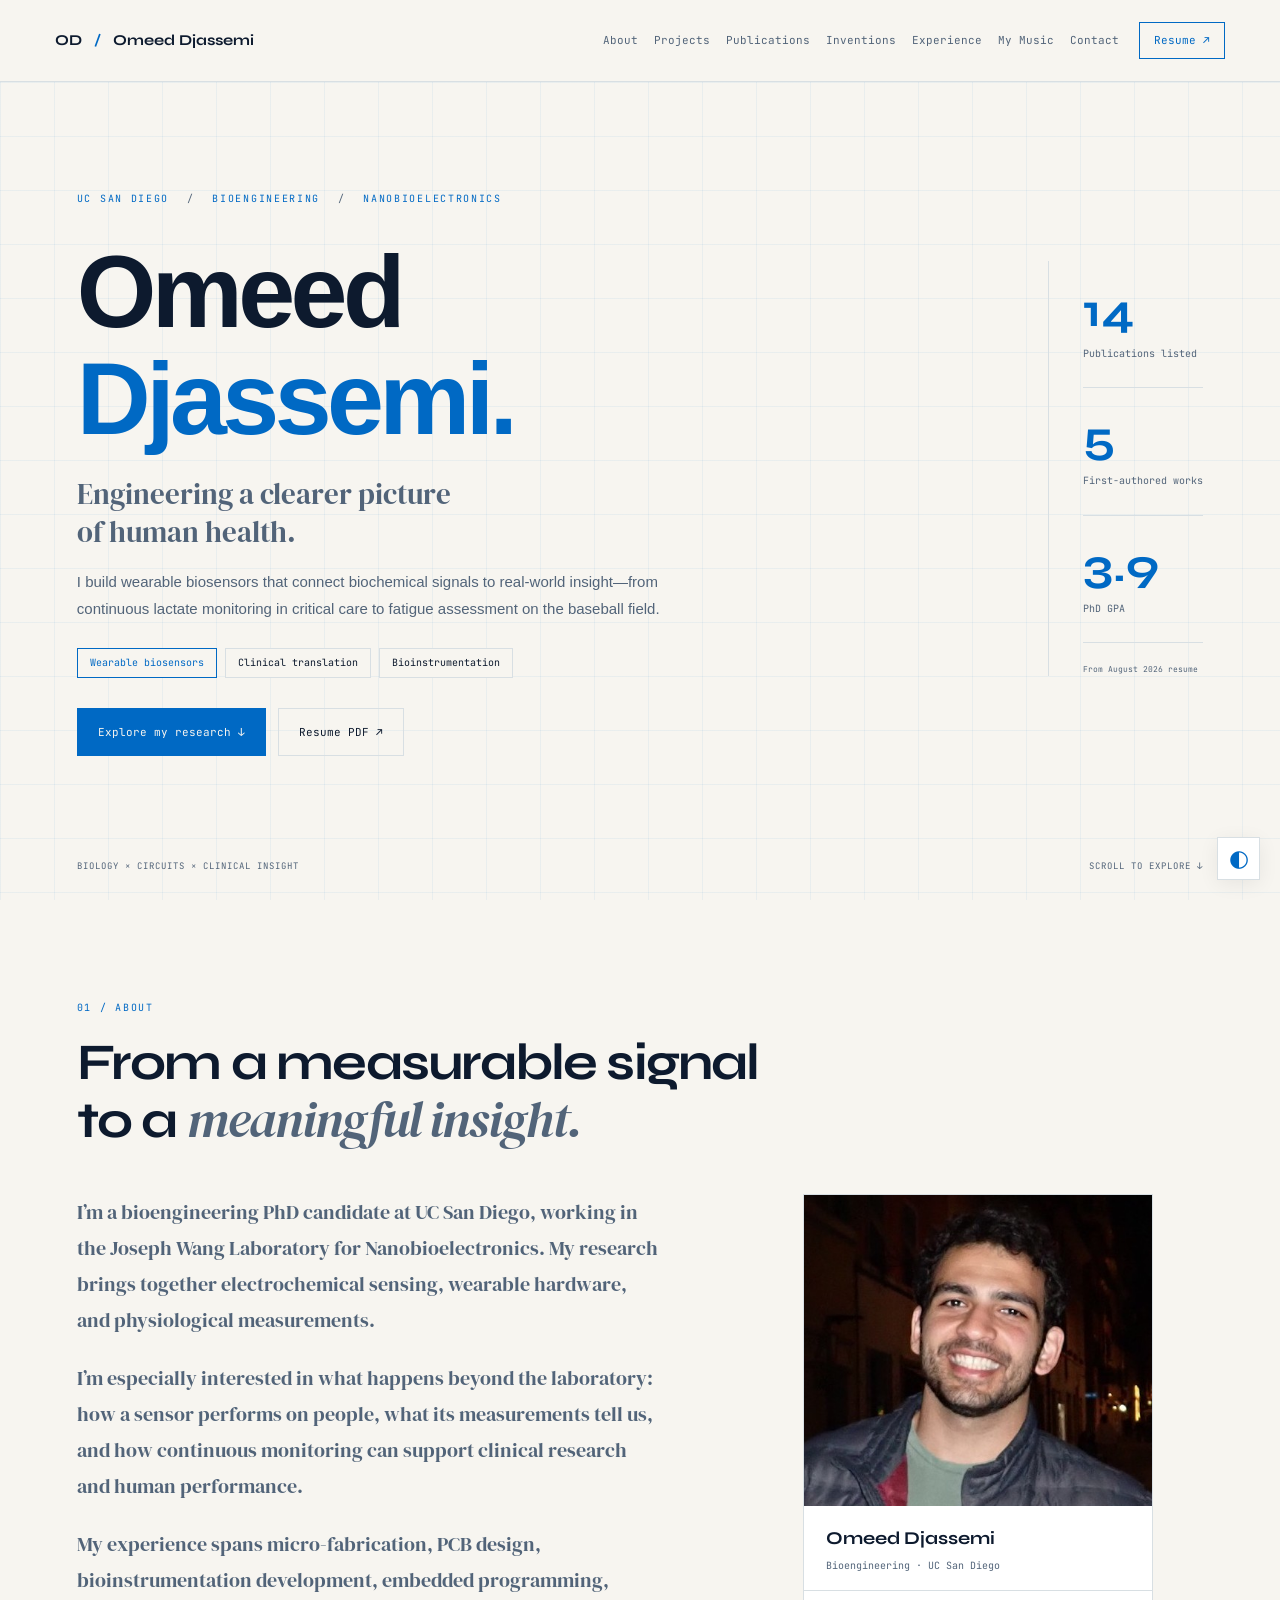
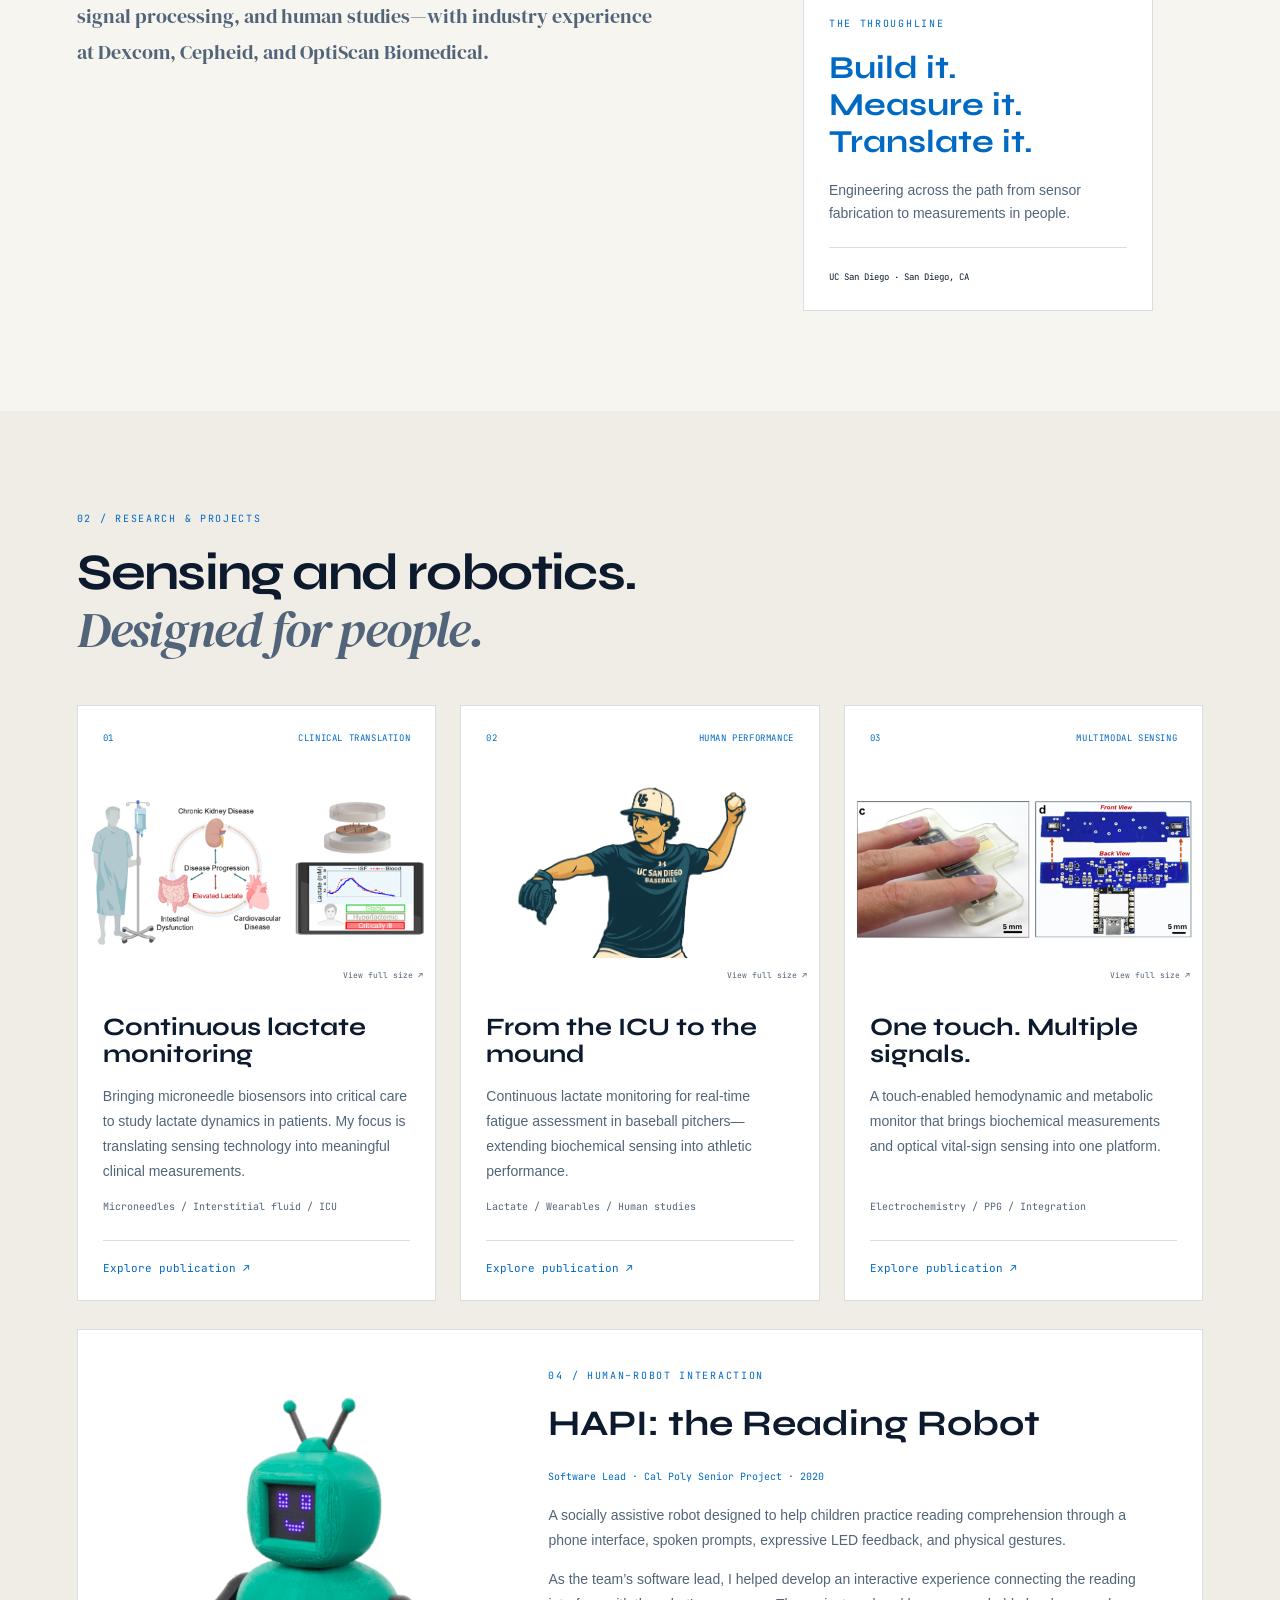
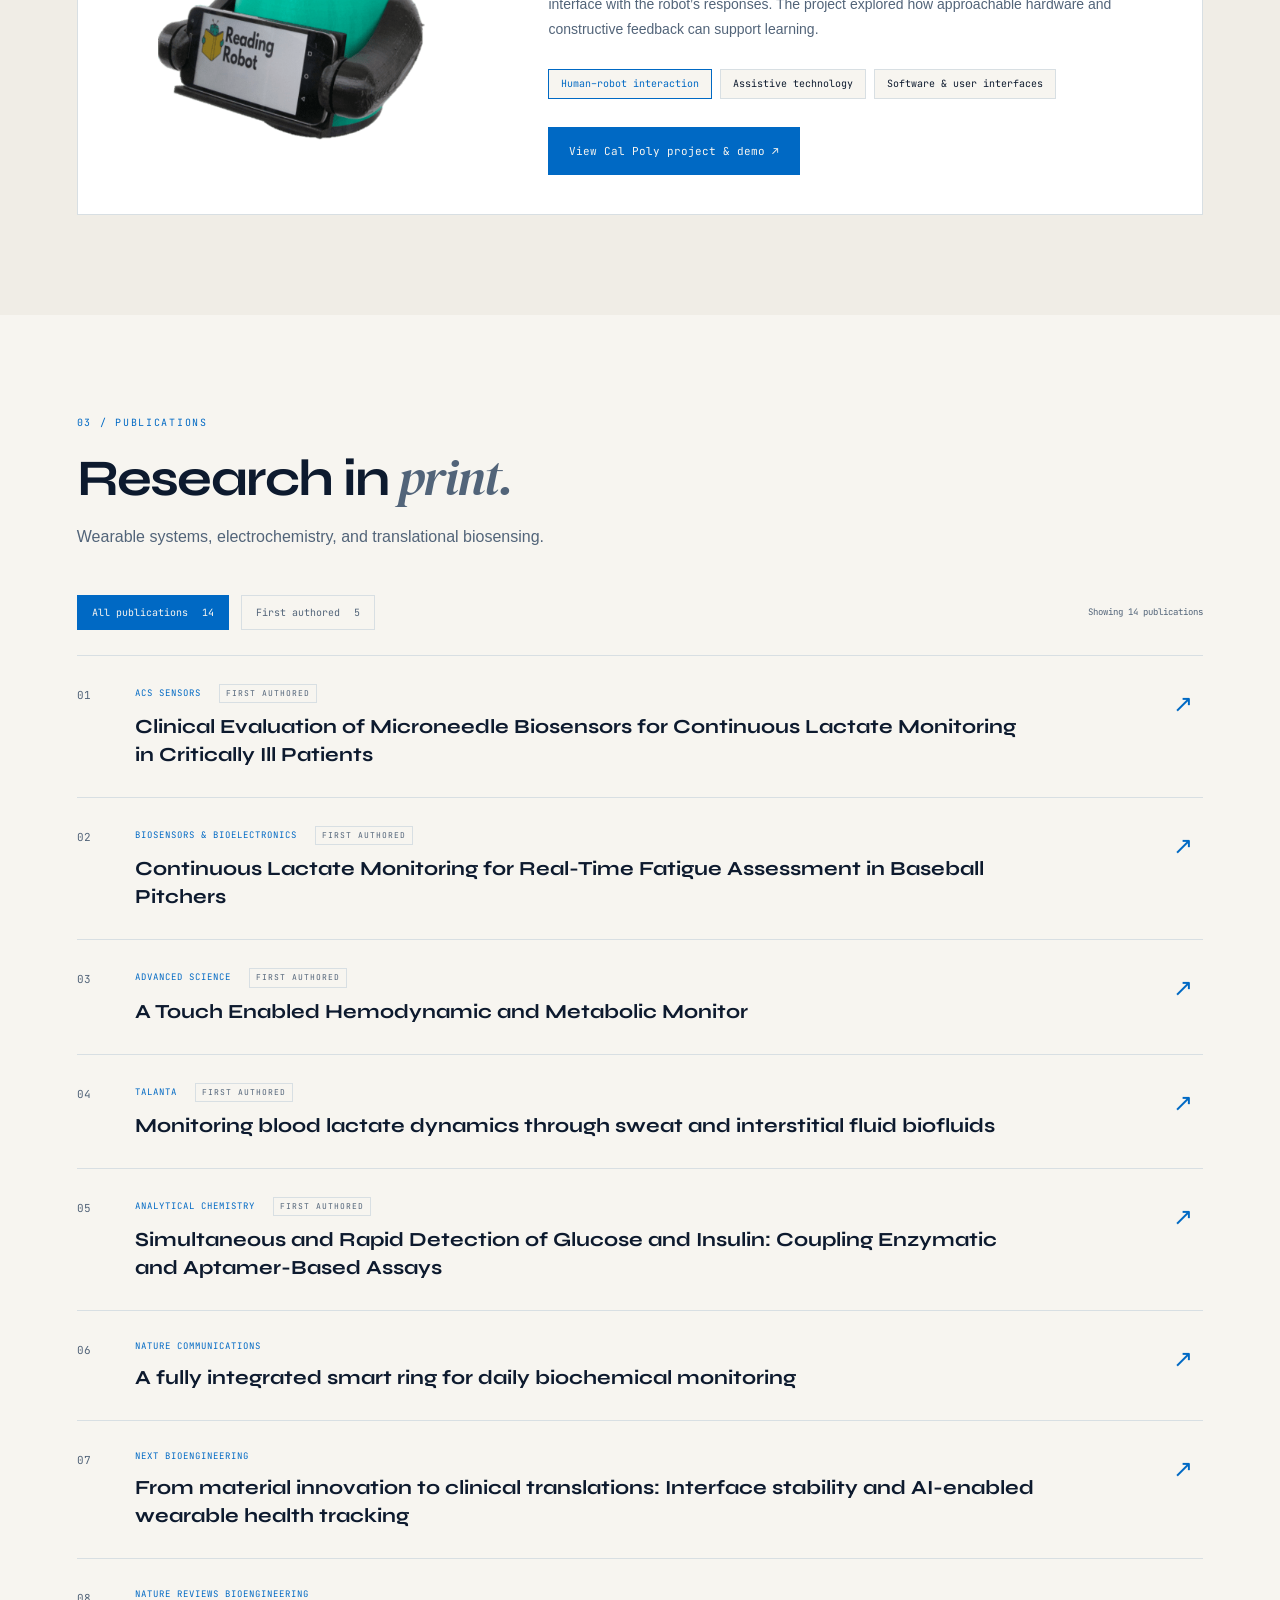
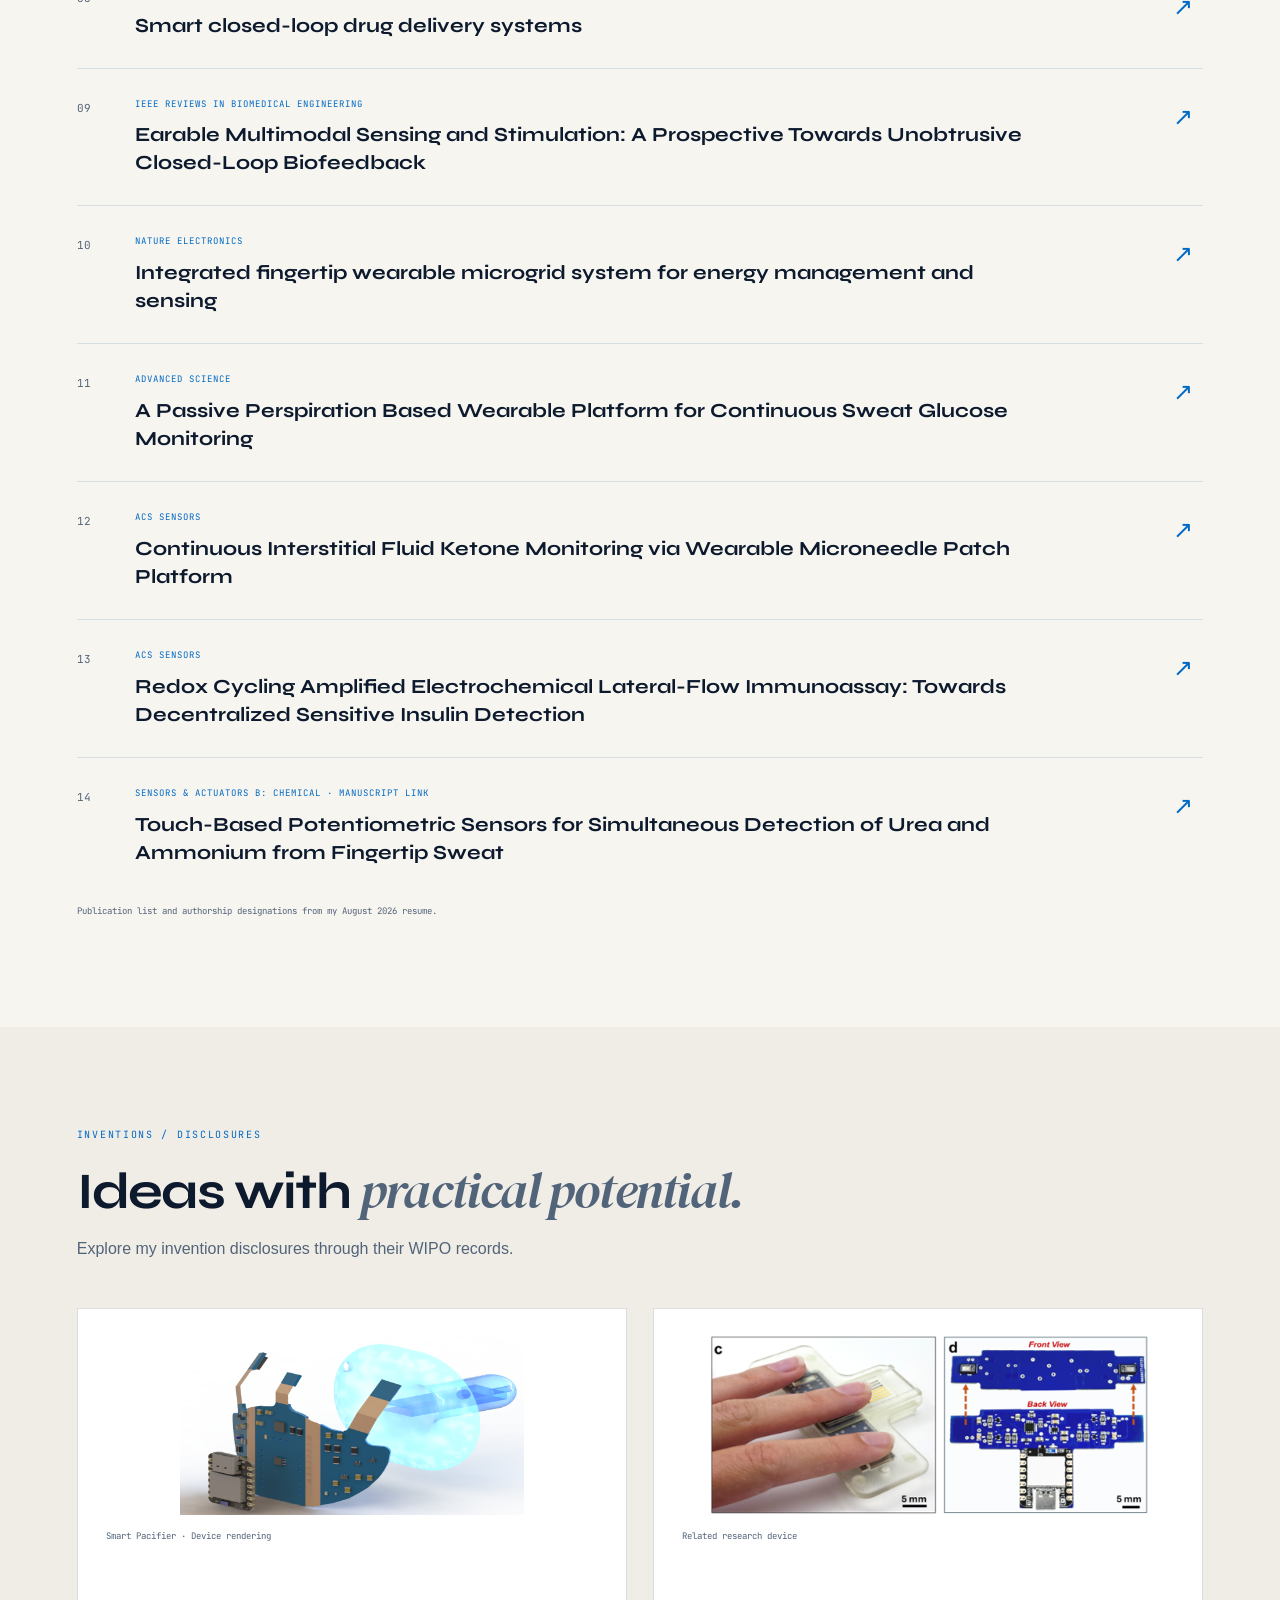
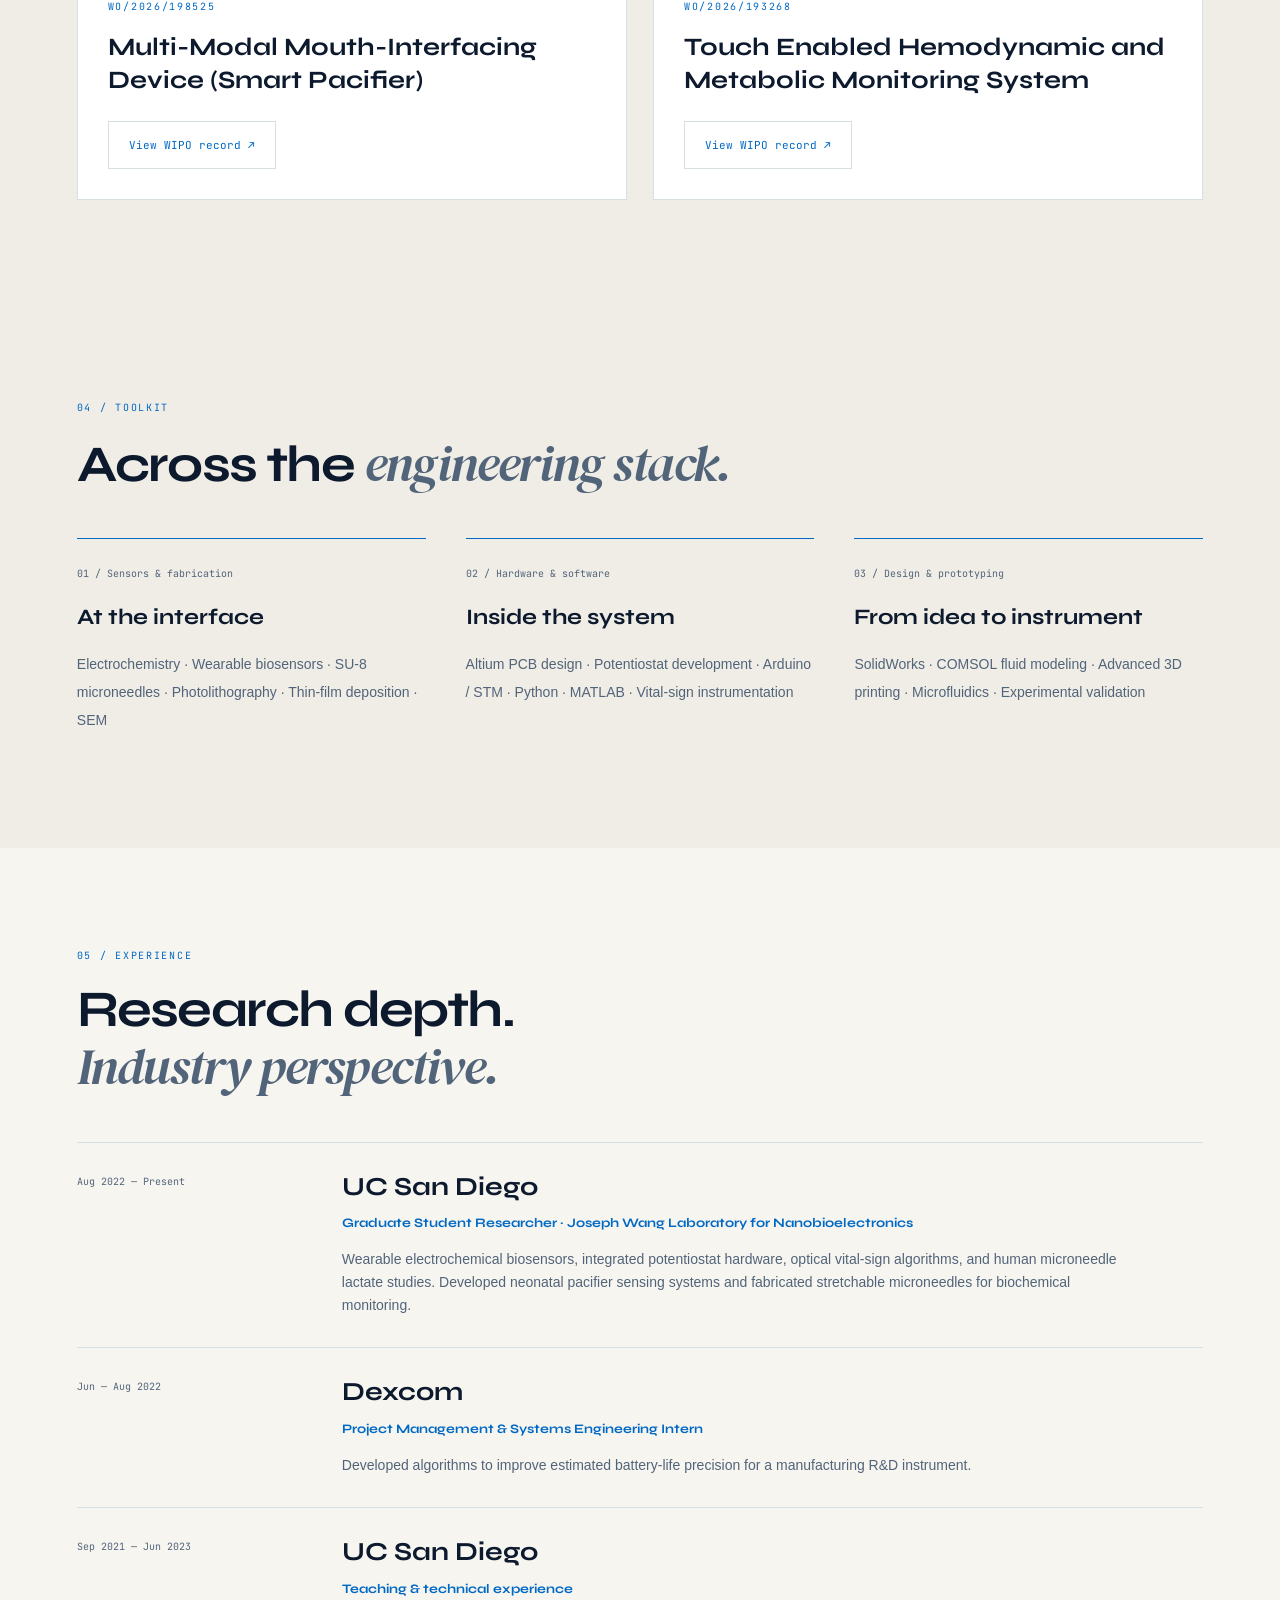
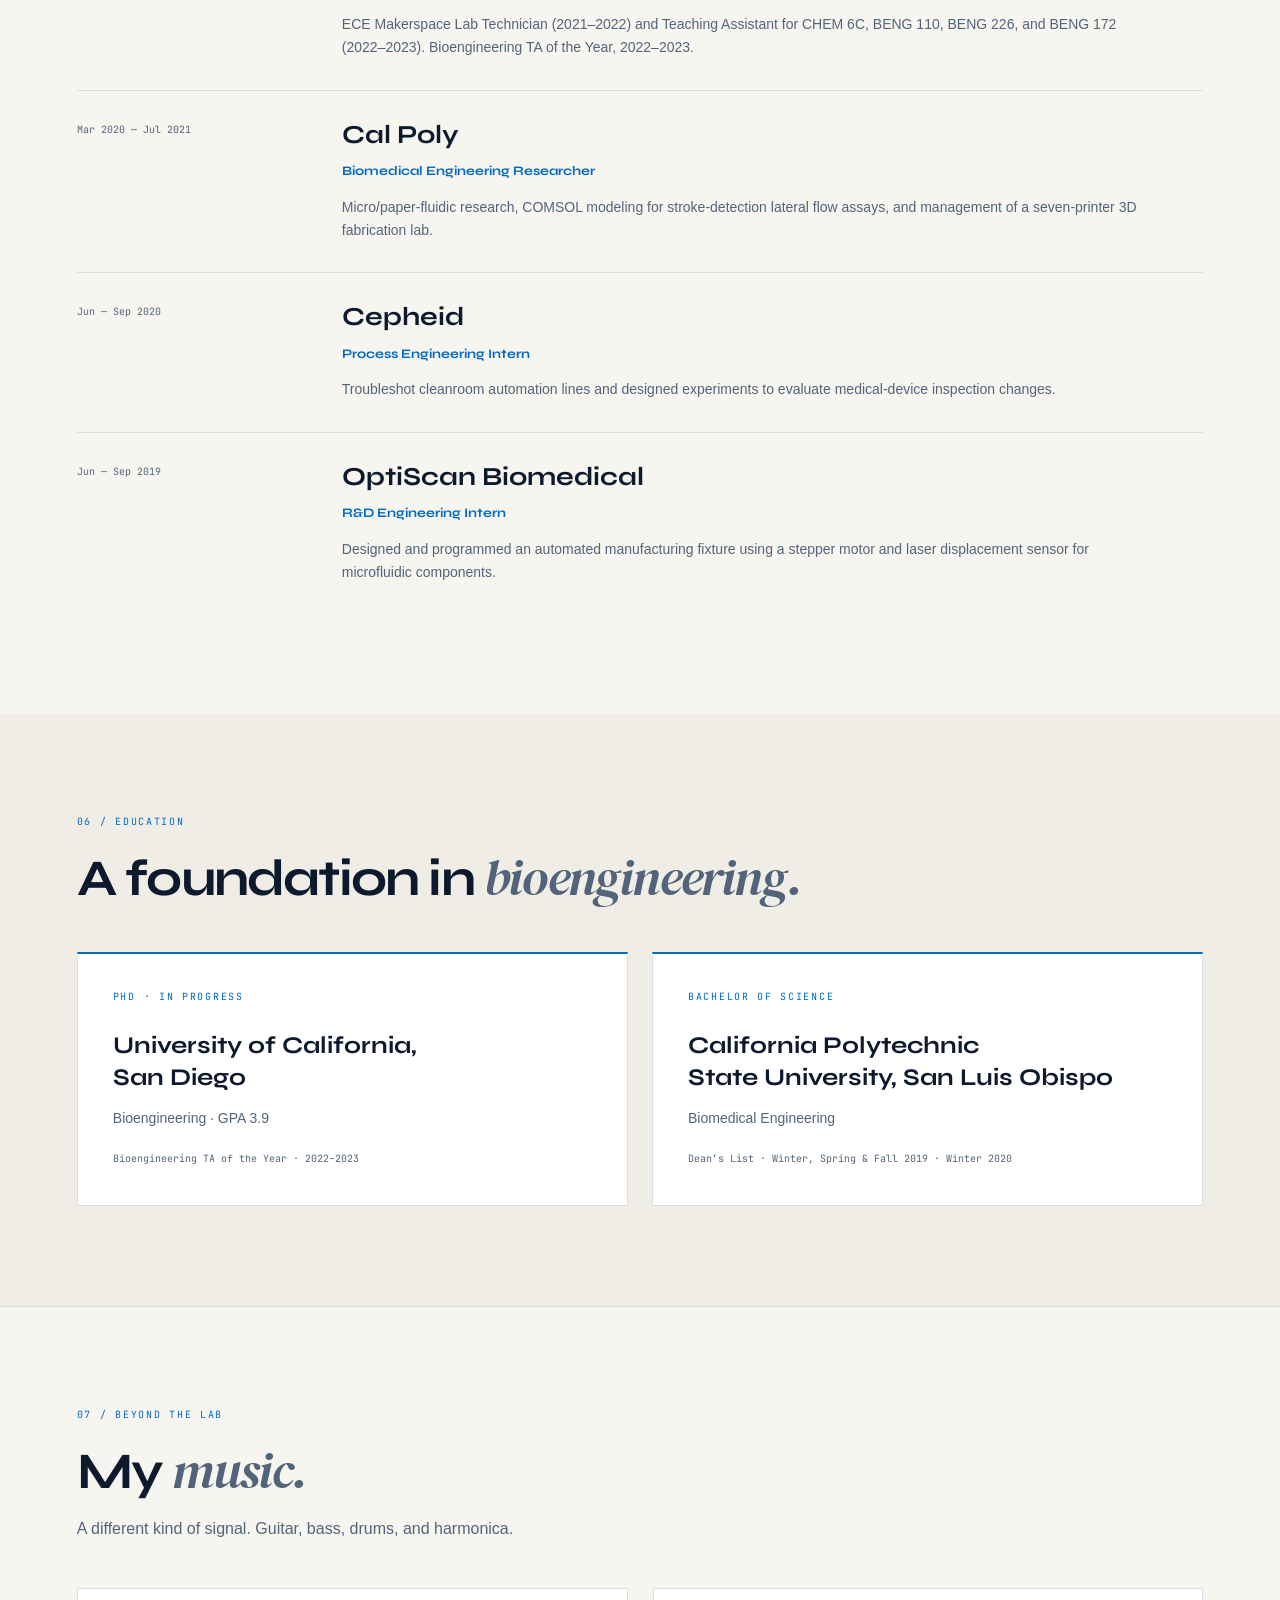
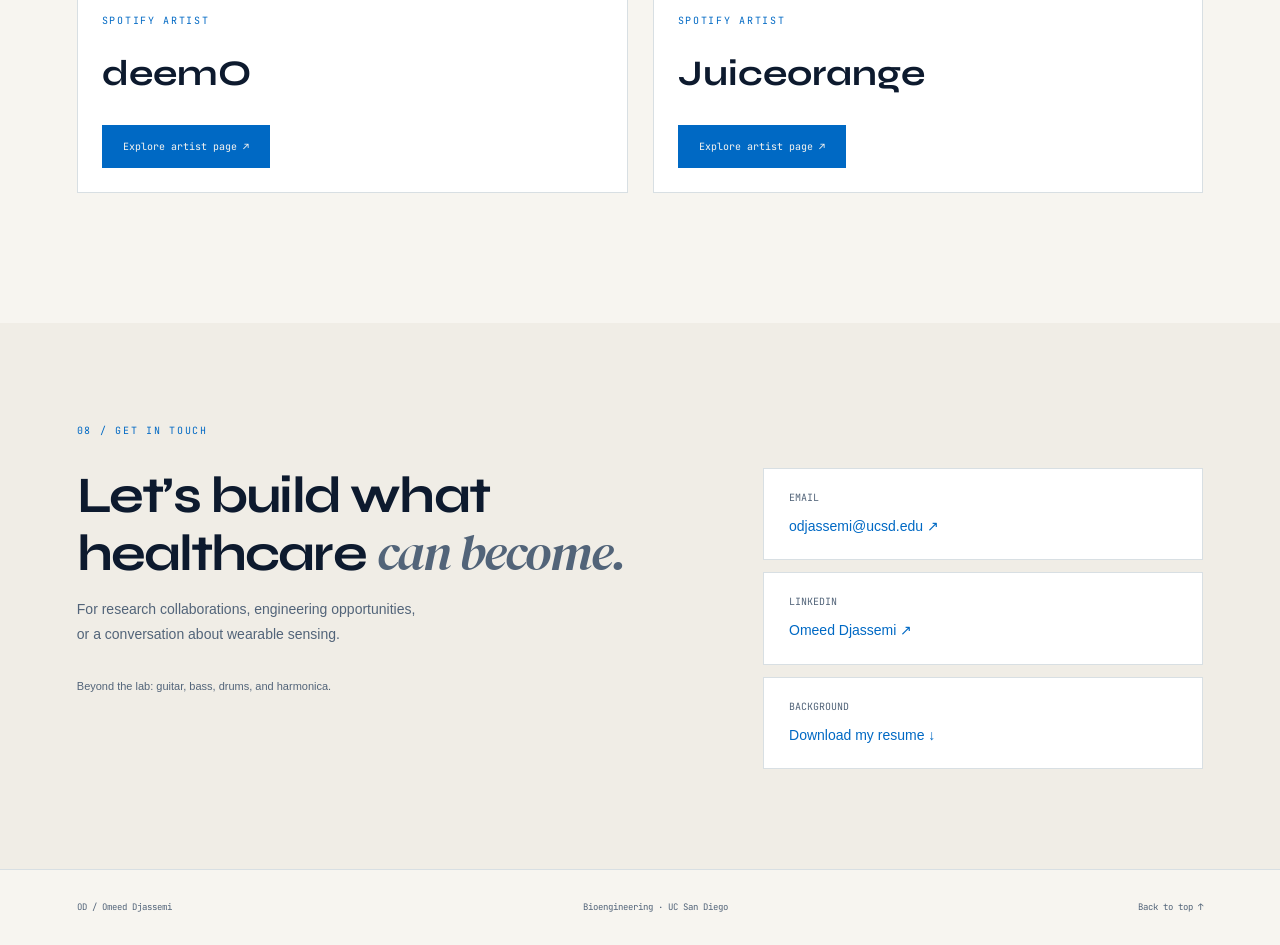
==== commit 8274332e: "Improve name typography and resize portrait" ====
--- a/index.html
+++ b/index.html
@@ -1 +1 @@
-<!doctype html><html lang="en" data-theme="light"><head><meta charset="utf-8"><meta name="viewport" content="width=device-width, initial-scale=1"><title>Omeed Djassemi — Bioengineering & Wearable Biosensors</title><meta name="description" content="Omeed Djassemi, UC San Diego bioengineering researcher. Wearable biosensors, continuous lactate monitoring, and clinical translation."><meta name="theme-color" content="#f7f5f0"><link rel="stylesheet" href="style.css?v=20261016-robot"><link rel="icon" href="favicon.svg" type="image/svg+xml"></head><body><a class="skip" href="#main">Skip to content</a><header><a class="logo" href="#home">OD<span> / </span>Omeed Djassemi</a><button id="menu" aria-label="Open navigation" aria-expanded="false" aria-controls="navigation">Menu +</button><nav id="navigation"><a href="#about">About</a><a href="#research">Projects</a><a href="#publications">Publications</a><a href="#inventions">Inventions</a><a href="#experience">Experience</a><a href="#music">My Music</a><a href="#contact">Contact</a></nav><a class="resume" href="resume.pdf" target="_blank" rel="noopener">Resume ↗</a></header><main id="main"><section class="hero" id="home"><div class="hero-main"><p class="eyebrow">UC San Diego <span>/</span> Bioengineering <span>/</span> Nanobioelectronics</p><h1>Omeed<br><span>Djassemi.</span></h1><p class="lead">Engineering a clearer picture<br>of human health.</p><p class="intro">I build wearable biosensors that connect biochemical signals to real-world insight—from continuous lactate monitoring in critical care to fatigue assessment on the baseball field.</p><div class="tags"><span>Wearable biosensors</span><span>Clinical translation</span><span>Bioinstrumentation</span></div><div class="actions"><a class="button primary" href="#research">Explore my research ↓</a><a class="button" href="resume.pdf" target="_blank" rel="noopener">Resume PDF ↗</a></div></div><aside class="hero-stats"><div><strong>14</strong><span>Publications listed</span></div><div><strong>5</strong><span>First-authored works</span></div><div><strong>3.9</strong><span>PhD GPA</span></div><small>From August 2026 resume</small></aside><div class="hero-foot"><span>Biology × Circuits × Clinical insight</span><a href="#about">Scroll to explore ↓</a></div></section><section id="about"><div class="section-heading"><span class="eyebrow">01 / About</span><h2>From a measurable signal<br>to a <em>meaningful insight.</em></h2></div><div class="about-grid"><div class="body-copy"><p>I’m a bioengineering PhD candidate at UC San Diego, working in the Joseph Wang Laboratory for Nanobioelectronics. My research brings together electrochemical sensing, wearable hardware, and physiological measurements.</p><p>I’m especially interested in what happens beyond the laboratory: how a sensor performs on people, what its measurements tell us, and how continuous monitoring can support clinical research and human performance.</p><p>My experience spans micro-fabrication, PCB design, bioinstrumentation development, embedded programming, signal processing, and human studies—with industry experience at Dexcom, Cepheid, and OptiScan Biomedical.</p></div><aside class="about-profile"><figure class="portrait"><img src="omeed-headshot.jpg" alt="Omeed Djassemi" width="469" height="419" loading="lazy" decoding="async"><figcaption>Omeed Djassemi <span>Bioengineering · UC San Diego</span></figcaption></figure><div class="about-note"><span class="eyebrow">The throughline</span><h3>Build it.<br>Measure it.<br>Translate it.</h3><p>Engineering across the path from sensor fabrication to measurements in people.</p><div class="note-footer">UC San Diego · San Diego, CA</div></div></aside></div></section><section id="research" class="tinted"><div class="section-heading"><span class="eyebrow">02 / Research &amp; projects</span><h2>Sensing and robotics.<br><em>Designed for people.</em></h2></div><div class="research-grid"><article class="research-card"><div class="card-top"><span>01</span><span>Clinical translation</span></div><a class="research-image" href="clinical-lactate.png" target="_blank" rel="noopener" aria-label="View full-size image: Schematic of a microneedle lactate sensor and continuous monitoring in critical care"><img src="clinical-lactate.png" alt="Schematic of a microneedle lactate sensor and continuous monitoring in critical care" width="487" height="220" loading="lazy" decoding="async"><span>View full size ↗</span></a><h3>Continuous lactate monitoring</h3><p>Bringing microneedle biosensors into critical care to study lactate dynamics in patients. My focus is translating sensing technology into meaningful clinical measurements.</p><span class="micro">Microneedles / Interstitial fluid / ICU</span><a href="https://doi.org/10.1021/acssensors.5c03699" target="_blank" rel="noopener">Explore publication ↗</a></article><article class="research-card"><div class="card-top"><span>02</span><span>Human performance</span></div><a class="research-image" href="baseball-pitcher.png" target="_blank" rel="noopener" aria-label="View full-size image: Illustration of a UC San Diego baseball pitcher"><img src="baseball-pitcher.png" alt="Illustration of a UC San Diego baseball pitcher" width="560" height="369" loading="lazy" decoding="async"><span>View full size ↗</span></a><h3>From the ICU to the mound</h3><p>Continuous lactate monitoring for real-time fatigue assessment in baseball pitchers—extending biochemical sensing into athletic performance.</p><span class="micro">Lactate / Wearables / Human studies</span><a href="https://doi.org/10.1016/j.bios.2026.118611" target="_blank" rel="noopener">Explore publication ↗</a></article><article class="research-card"><div class="card-top"><span>03</span><span>Multimodal sensing</span></div><a class="research-image" href="touch-device.png" target="_blank" rel="noopener" aria-label="View full-size image: Touch-enabled sensing device and its front and back circuit boards"><img src="touch-device.png" alt="Touch-enabled sensing device and its front and back circuit boards" width="561" height="229" loading="lazy" decoding="async"><span>View full size ↗</span></a><h3>One touch. Multiple signals.</h3><p>A touch-enabled hemodynamic and metabolic monitor that brings biochemical measurements and optical vital-sign sensing into one platform.</p><span class="micro">Electrochemistry / PPG / Integration</span><a href="https://doi.org/10.1002/advs.202502138" target="_blank" rel="noopener">Explore publication ↗</a></article></div><article class="robot-feature"><a class="robot-image" href="reading-robot.png" target="_blank" rel="noopener" aria-label="View full-size HAPI Reading Robot image"><img src="reading-robot.png" alt="HAPI Reading Robot with an expressive LED face and a phone reading interface" width="461" height="482" loading="lazy" decoding="async"></a><div class="robot-copy"><span class="eyebrow">04 / Human–robot interaction</span><h3>HAPI: the Reading Robot</h3><span class="robot-role">Software Lead · Cal Poly Senior Project · 2020</span><p>A socially assistive robot designed to help children practice reading comprehension through a phone interface, spoken prompts, expressive LED feedback, and physical gestures.</p><p>As the team’s software lead, I helped develop an interactive experience connecting the reading interface with the robot’s responses. The project explored how approachable hardware and constructive feedback can support learning.</p><div class="tags"><span>Human–robot interaction</span><span>Assistive technology</span><span>Software &amp; user interfaces</span></div><a class="button primary" href="https://projectexpo.calpoly.edu/2020/reading-robot/" target="_blank" rel="noopener">View Cal Poly project &amp; demo ↗</a></div></article></section><section id="publications"><div class="section-heading"><span class="eyebrow">03 / Publications</span><h2>Research in <em>print.</em></h2><p>Wearable systems, electrochemistry, and translational biosensing.</p></div><div class="pub-controls" role="group" aria-label="Publication filters"><button class="active" data-filter="all" aria-pressed="true">All publications <span>14</span></button><button data-filter="first" aria-pressed="false">First authored <span>5</span></button><span id="pub-count" aria-live="polite">Showing 14 publications</span></div><div class="pub-list"><article class="publication" data-first="true"><span class="pub-number">01</span><div><span class="eyebrow">ACS Sensors <b class="badge">First authored</b></span><h3><a href="https://doi.org/10.1021/acssensors.5c03699" target="_blank" rel="noopener">Clinical Evaluation of Microneedle Biosensors for Continuous Lactate Monitoring in Critically Ill Patients</a></h3></div><a class="arrow" href="https://doi.org/10.1021/acssensors.5c03699" aria-label="Read Clinical Evaluation of Microneedle Biosensors for Continuous Lactate Monitoring in Critically Ill Patients" target="_blank" rel="noopener">↗</a></article><article class="publication" data-first="true"><span class="pub-number">02</span><div><span class="eyebrow">Biosensors &amp; Bioelectronics <b class="badge">First authored</b></span><h3><a href="https://doi.org/10.1016/j.bios.2026.118611" target="_blank" rel="noopener">Continuous Lactate Monitoring for Real-Time Fatigue Assessment in Baseball Pitchers</a></h3></div><a class="arrow" href="https://doi.org/10.1016/j.bios.2026.118611" aria-label="Read Continuous Lactate Monitoring for Real-Time Fatigue Assessment in Baseball Pitchers" target="_blank" rel="noopener">↗</a></article><article class="publication" data-first="true"><span class="pub-number">03</span><div><span class="eyebrow">Advanced Science <b class="badge">First authored</b></span><h3><a href="https://doi.org/10.1002/advs.202502138" target="_blank" rel="noopener">A Touch Enabled Hemodynamic and Metabolic Monitor</a></h3></div><a class="arrow" href="https://doi.org/10.1002/advs.202502138" aria-label="Read A Touch Enabled Hemodynamic and Metabolic Monitor" target="_blank" rel="noopener">↗</a></article><article class="publication" data-first="true"><span class="pub-number">04</span><div><span class="eyebrow">Talanta <b class="badge">First authored</b></span><h3><a href="https://doi.org/10.1016/j.talanta.2025.128985" target="_blank" rel="noopener">Monitoring blood lactate dynamics through sweat and interstitial fluid biofluids</a></h3></div><a class="arrow" href="https://doi.org/10.1016/j.talanta.2025.128985" aria-label="Read Monitoring blood lactate dynamics through sweat and interstitial fluid biofluids" target="_blank" rel="noopener">↗</a></article><article class="publication" data-first="true"><span class="pub-number">05</span><div><span class="eyebrow">Analytical Chemistry <b class="badge">First authored</b></span><h3><a href="https://doi.org/10.1021/acs.analchem.4c04289" target="_blank" rel="noopener">Simultaneous and Rapid Detection of Glucose and Insulin: Coupling Enzymatic and Aptamer-Based Assays</a></h3></div><a class="arrow" href="https://doi.org/10.1021/acs.analchem.4c04289" aria-label="Read Simultaneous and Rapid Detection of Glucose and Insulin: Coupling Enzymatic and Aptamer-Based Assays" target="_blank" rel="noopener">↗</a></article><article class="publication" data-first="false"><span class="pub-number">06</span><div><span class="eyebrow">Nature Communications</span><h3><a href="https://doi.org/10.1038/s41467-026-75980-z" target="_blank" rel="noopener">A fully integrated smart ring for daily biochemical monitoring</a></h3></div><a class="arrow" href="https://doi.org/10.1038/s41467-026-75980-z" aria-label="Read A fully integrated smart ring for daily biochemical monitoring" target="_blank" rel="noopener">↗</a></article><article class="publication" data-first="false"><span class="pub-number">07</span><div><span class="eyebrow">Next Bioengineering</span><h3><a href="https://doi.org/10.1016/j.nxbio.2026.100038" target="_blank" rel="noopener">From material innovation to clinical translations: Interface stability and AI-enabled wearable health tracking</a></h3></div><a class="arrow" href="https://doi.org/10.1016/j.nxbio.2026.100038" aria-label="Read From material innovation to clinical translations: Interface stability and AI-enabled wearable health tracking" target="_blank" rel="noopener">↗</a></article><article class="publication" data-first="false"><span class="pub-number">08</span><div><span class="eyebrow">Nature Reviews Bioengineering</span><h3><a href="https://doi.org/10.1038/s44222-025-00328-z" target="_blank" rel="noopener">Smart closed-loop drug delivery systems</a></h3></div><a class="arrow" href="https://doi.org/10.1038/s44222-025-00328-z" aria-label="Read Smart closed-loop drug delivery systems" target="_blank" rel="noopener">↗</a></article><article class="publication" data-first="false"><span class="pub-number">09</span><div><span class="eyebrow">IEEE Reviews in Biomedical Engineering</span><h3><a href="https://doi.org/10.1109/RBME.2024.3508713" target="_blank" rel="noopener">Earable Multimodal Sensing and Stimulation: A Prospective Towards Unobtrusive Closed-Loop Biofeedback</a></h3></div><a class="arrow" href="https://doi.org/10.1109/RBME.2024.3508713" aria-label="Read Earable Multimodal Sensing and Stimulation: A Prospective Towards Unobtrusive Closed-Loop Biofeedback" target="_blank" rel="noopener">↗</a></article><article class="publication" data-first="false"><span class="pub-number">10</span><div><span class="eyebrow">Nature Electronics</span><h3><a href="https://doi.org/10.1038/s41928-024-01236-7" target="_blank" rel="noopener">Integrated fingertip wearable microgrid system for energy management and sensing</a></h3></div><a class="arrow" href="https://doi.org/10.1038/s41928-024-01236-7" aria-label="Read Integrated fingertip wearable microgrid system for energy management and sensing" target="_blank" rel="noopener">↗</a></article><article class="publication" data-first="false"><span class="pub-number">11</span><div><span class="eyebrow">Advanced Science</span><h3><a href="https://doi.org/10.1002/advs.202405518" target="_blank" rel="noopener">A Passive Perspiration Based Wearable Platform for Continuous Sweat Glucose Monitoring</a></h3></div><a class="arrow" href="https://doi.org/10.1002/advs.202405518" aria-label="Read A Passive Perspiration Based Wearable Platform for Continuous Sweat Glucose Monitoring" target="_blank" rel="noopener">↗</a></article><article class="publication" data-first="false"><span class="pub-number">12</span><div><span class="eyebrow">ACS Sensors</span><h3><a href="https://doi.org/10.1021/acssensors.3c02677" target="_blank" rel="noopener">Continuous Interstitial Fluid Ketone Monitoring via Wearable Microneedle Patch Platform</a></h3></div><a class="arrow" href="https://doi.org/10.1021/acssensors.3c02677" aria-label="Read Continuous Interstitial Fluid Ketone Monitoring via Wearable Microneedle Patch Platform" target="_blank" rel="noopener">↗</a></article><article class="publication" data-first="false"><span class="pub-number">13</span><div><span class="eyebrow">ACS Sensors</span><h3><a href="https://doi.org/10.1021/acssensors.3c01445" target="_blank" rel="noopener">Redox Cycling Amplified Electrochemical Lateral-Flow Immunoassay: Towards Decentralized Sensitive Insulin Detection</a></h3></div><a class="arrow" href="https://doi.org/10.1021/acssensors.3c01445" aria-label="Read Redox Cycling Amplified Electrochemical Lateral-Flow Immunoassay: Towards Decentralized Sensitive Insulin Detection" target="_blank" rel="noopener">↗</a></article><article class="publication" data-first="false"><span class="pub-number">14</span><div><span class="eyebrow">Sensors &amp; Actuators B: Chemical · manuscript link</span><h3><a href="https://doi.org/10.2139/ssrn.4748241" target="_blank" rel="noopener">Touch-Based Potentiometric Sensors for Simultaneous Detection of Urea and Ammonium from Fingertip Sweat</a></h3></div><a class="arrow" href="https://doi.org/10.2139/ssrn.4748241" aria-label="Read Touch-Based Potentiometric Sensors for Simultaneous Detection of Urea and Ammonium from Fingertip Sweat" target="_blank" rel="noopener">↗</a></article></div><p class="source-note">Publication list and authorship designations from my August 2026 resume.</p></section><section id="inventions" class="tinted"><div class="section-heading"><span class="eyebrow">Inventions / Disclosures</span><h2>Ideas with <em>practical potential.</em></h2><p>Explore my invention disclosures through their WIPO records.</p></div><div class="invention-grid"><article class="invention-card"><a class="invention-photo" href="smart-pacifier.png" target="_blank" rel="noopener" aria-label="View full-size Smart Pacifier device rendering"><img src="smart-pacifier.png" alt="Smart Pacifier rendering showing the mouth interface and integrated circuit board" width="1114" height="584" loading="lazy" decoding="async"><span>Smart Pacifier · Device rendering</span></a><div class="invention-copy"><span class="eyebrow">WO/2026/198525</span><h3>Multi-Modal Mouth-Interfacing Device (Smart Pacifier)</h3><a class="button" href="https://patentscope.wipo.int/search/en/detail.jsf?docId=WO2026198525" target="_blank" rel="noopener">View WIPO record ↗</a></div></article><article class="invention-card"><a class="invention-photo" href="touch-device.png" target="_blank" rel="noopener" aria-label="View related touch-enabled monitoring research device"><img src="touch-device.png" alt="Related touch-enabled monitoring device and circuit boards" width="561" height="229" loading="lazy" decoding="async"><span>Related research device</span></a><div class="invention-copy"><span class="eyebrow">WO/2026/193268</span><h3>Touch Enabled Hemodynamic and Metabolic Monitoring System</h3><a class="button" href="https://patentscope.wipo.int/search/en/detail.jsf?docId=WO2026193268" target="_blank" rel="noopener">View WIPO record ↗</a></div></article></div></section><section id="skills" class="tinted"><div class="section-heading"><span class="eyebrow">04 / Toolkit</span><h2>Across the <em>engineering stack.</em></h2></div><div class="skills-grid"><div><span class="micro">01 / Sensors & fabrication</span><h3>At the interface</h3><p>Electrochemistry · Wearable biosensors · SU-8 microneedles · Photolithography · Thin-film deposition · SEM</p></div><div><span class="micro">02 / Hardware & software</span><h3>Inside the system</h3><p>Altium PCB design · Potentiostat development · Arduino / STM · Python · MATLAB · Vital-sign instrumentation</p></div><div><span class="micro">03 / Design & prototyping</span><h3>From idea to instrument</h3><p>SolidWorks · COMSOL fluid modeling · Advanced 3D printing · Microfluidics · Experimental validation</p></div></div></section><section id="experience"><div class="section-heading"><span class="eyebrow">05 / Experience</span><h2>Research depth.<br><em>Industry perspective.</em></h2></div><article class="timeline"><span class="micro">Aug 2022 — Present</span><div><h3>UC San Diego</h3><h4>Graduate Student Researcher · Joseph Wang Laboratory for Nanobioelectronics</h4><p>Wearable electrochemical biosensors, integrated potentiostat hardware, optical vital-sign algorithms, and human microneedle lactate studies. Developed neonatal pacifier sensing systems and fabricated stretchable microneedles for biochemical monitoring.</p></div></article><article class="timeline"><span class="micro">Jun — Aug 2022</span><div><h3>Dexcom</h3><h4>Project Management & Systems Engineering Intern</h4><p>Developed algorithms to improve estimated battery-life precision for a manufacturing R&D instrument.</p></div></article><article class="timeline"><span class="micro">Sep 2021 — Jun 2023</span><div><h3>UC San Diego</h3><h4>Teaching & technical experience</h4><p>ECE Makerspace Lab Technician (2021–2022) and Teaching Assistant for CHEM 6C, BENG 110, BENG 226, and BENG 172 (2022–2023). Bioengineering TA of the Year, 2022–2023.</p></div></article><article class="timeline"><span class="micro">Mar 2020 — Jul 2021</span><div><h3>Cal Poly</h3><h4>Biomedical Engineering Researcher</h4><p>Micro/paper-fluidic research, COMSOL modeling for stroke-detection lateral flow assays, and management of a seven-printer 3D fabrication lab.</p></div></article><article class="timeline"><span class="micro">Jun — Sep 2020</span><div><h3>Cepheid</h3><h4>Process Engineering Intern</h4><p>Troubleshot cleanroom automation lines and designed experiments to evaluate medical-device inspection changes.</p></div></article><article class="timeline"><span class="micro">Jun — Sep 2019</span><div><h3>OptiScan Biomedical</h3><h4>R&D Engineering Intern</h4><p>Designed and programmed an automated manufacturing fixture using a stepper motor and laser displacement sensor for microfluidic components.</p></div></article></section><section id="education" class="tinted"><div class="section-heading"><span class="eyebrow">06 / Education</span><h2>A foundation in <em>bioengineering.</em></h2></div><div class="education-grid"><article><span class="eyebrow">PhD · In progress</span><h3>University of California,<br>San Diego</h3><p>Bioengineering · GPA 3.9</p><span class="micro">Bioengineering TA of the Year · 2022–2023</span></article><article><span class="eyebrow">Bachelor of Science</span><h3>California Polytechnic<br>State University, San Luis Obispo</h3><p>Biomedical Engineering</p><span class="micro">Dean’s List · Winter, Spring & Fall 2019 · Winter 2020</span></article></div></section><section id="music" class="music-section"><div class="section-heading"><span class="eyebrow">07 / Beyond the lab</span><h2>My <em>music.</em></h2><p id="music-description">A different kind of signal. Guitar, bass, drums, and harmonica.</p></div><div id="music-content"></div></section><section id="contact" class="tinted"><span class="eyebrow">08 / Get in touch</span><div class="contact-grid"><div><h2>Let’s build what<br>healthcare <em>can become.</em></h2><p>For research collaborations, engineering opportunities,<br>or a conversation about wearable sensing.</p><p class="personal">Beyond the lab: guitar, bass, drums, and harmonica.</p></div><div class="contact-links"><a href="mailto:odjassemi@ucsd.edu"><span class="micro">Email</span><strong>odjassemi@ucsd.edu ↗</strong></a><a href="https://www.linkedin.com/in/omeed-djassemi/" target="_blank" rel="noopener"><span class="micro">LinkedIn</span><strong>Omeed Djassemi ↗</strong></a><a href="resume.pdf" target="_blank" rel="noopener"><span class="micro">Background</span><strong>Download my resume ↓</strong></a></div></div></section></main><footer><span>OD / Omeed Djassemi</span><span>Bioengineering · UC San Diego</span><a href="#home">Back to top ↑</a></footer><button id="theme" aria-label="Switch to dark mode" title="Switch color theme">◐</button><script src="music-config.js"></script><script src="music.js"></script><script src="script.js"></script></body></html>
+<!doctype html><html lang="en" data-theme="light"><head><meta charset="utf-8"><meta name="viewport" content="width=device-width, initial-scale=1"><title>Omeed Djassemi — Bioengineering & Wearable Biosensors</title><meta name="description" content="Omeed Djassemi, UC San Diego bioengineering researcher. Wearable biosensors, continuous lactate monitoring, and clinical translation."><meta name="theme-color" content="#f7f5f0"><link rel="stylesheet" href="style.css?v=20261024-type"><link rel="icon" href="favicon.svg" type="image/svg+xml"></head><body><a class="skip" href="#main">Skip to content</a><header><a class="logo" href="#home">OD<span> / </span>Omeed Djassemi</a><button id="menu" aria-label="Open navigation" aria-expanded="false" aria-controls="navigation">Menu +</button><nav id="navigation"><a href="#about">About</a><a href="#research">Projects</a><a href="#publications">Publications</a><a href="#inventions">Inventions</a><a href="#experience">Experience</a><a href="#music">My Music</a><a href="#contact">Contact</a></nav><a class="resume" href="resume.pdf" target="_blank" rel="noopener">Resume ↗</a></header><main id="main"><section class="hero" id="home"><div class="hero-main"><p class="eyebrow">UC San Diego <span>/</span> Bioengineering <span>/</span> Nanobioelectronics</p><h1>Omeed<br><span>Djassemi.</span></h1><p class="lead">Engineering a clearer picture<br>of human health.</p><p class="intro">I build wearable biosensors that connect biochemical signals to real-world insight—from continuous lactate monitoring in critical care to fatigue assessment on the baseball field.</p><div class="tags"><span>Wearable biosensors</span><span>Clinical translation</span><span>Bioinstrumentation</span></div><div class="actions"><a class="button primary" href="#research">Explore my research ↓</a><a class="button" href="resume.pdf" target="_blank" rel="noopener">Resume PDF ↗</a></div></div><aside class="hero-stats"><div><strong>14</strong><span>Publications listed</span></div><div><strong>5</strong><span>First-authored works</span></div><div><strong>3.9</strong><span>PhD GPA</span></div><small>From August 2026 resume</small></aside><div class="hero-foot"><span>Biology × Circuits × Clinical insight</span><a href="#about">Scroll to explore ↓</a></div></section><section id="about"><div class="section-heading"><span class="eyebrow">01 / About</span><h2>From a measurable signal<br>to a <em>meaningful insight.</em></h2></div><div class="about-grid"><div class="body-copy"><p>I’m a bioengineering PhD candidate at UC San Diego, working in the Joseph Wang Laboratory for Nanobioelectronics. My research brings together electrochemical sensing, wearable hardware, and physiological measurements.</p><p>I’m especially interested in what happens beyond the laboratory: how a sensor performs on people, what its measurements tell us, and how continuous monitoring can support clinical research and human performance.</p><p>My experience spans micro-fabrication, PCB design, bioinstrumentation development, embedded programming, signal processing, and human studies—with industry experience at Dexcom, Cepheid, and OptiScan Biomedical.</p></div><aside class="about-profile"><figure class="portrait"><img src="omeed-headshot.jpg" alt="Omeed Djassemi" width="469" height="419" loading="lazy" decoding="async"><figcaption>Omeed Djassemi <span>Bioengineering · UC San Diego</span></figcaption></figure><div class="about-note"><span class="eyebrow">The throughline</span><h3>Build it.<br>Measure it.<br>Translate it.</h3><p>Engineering across the path from sensor fabrication to measurements in people.</p><div class="note-footer">UC San Diego · San Diego, CA</div></div></aside></div></section><section id="research" class="tinted"><div class="section-heading"><span class="eyebrow">02 / Research &amp; projects</span><h2>Sensing and robotics.<br><em>Designed for people.</em></h2></div><div class="research-grid"><article class="research-card"><div class="card-top"><span>01</span><span>Clinical translation</span></div><a class="research-image" href="clinical-lactate.png" target="_blank" rel="noopener" aria-label="View full-size image: Schematic of a microneedle lactate sensor and continuous monitoring in critical care"><img src="clinical-lactate.png" alt="Schematic of a microneedle lactate sensor and continuous monitoring in critical care" width="487" height="220" loading="lazy" decoding="async"><span>View full size ↗</span></a><h3>Continuous lactate monitoring</h3><p>Bringing microneedle biosensors into critical care to study lactate dynamics in patients. My focus is translating sensing technology into meaningful clinical measurements.</p><span class="micro">Microneedles / Interstitial fluid / ICU</span><a href="https://doi.org/10.1021/acssensors.5c03699" target="_blank" rel="noopener">Explore publication ↗</a></article><article class="research-card"><div class="card-top"><span>02</span><span>Human performance</span></div><a class="research-image" href="baseball-pitcher.png" target="_blank" rel="noopener" aria-label="View full-size image: Illustration of a UC San Diego baseball pitcher"><img src="baseball-pitcher.png" alt="Illustration of a UC San Diego baseball pitcher" width="560" height="369" loading="lazy" decoding="async"><span>View full size ↗</span></a><h3>From the ICU to the mound</h3><p>Continuous lactate monitoring for real-time fatigue assessment in baseball pitchers—extending biochemical sensing into athletic performance.</p><span class="micro">Lactate / Wearables / Human studies</span><a href="https://doi.org/10.1016/j.bios.2026.118611" target="_blank" rel="noopener">Explore publication ↗</a></article><article class="research-card"><div class="card-top"><span>03</span><span>Multimodal sensing</span></div><a class="research-image" href="touch-device.png" target="_blank" rel="noopener" aria-label="View full-size image: Touch-enabled sensing device and its front and back circuit boards"><img src="touch-device.png" alt="Touch-enabled sensing device and its front and back circuit boards" width="561" height="229" loading="lazy" decoding="async"><span>View full size ↗</span></a><h3>One touch. Multiple signals.</h3><p>A touch-enabled hemodynamic and metabolic monitor that brings biochemical measurements and optical vital-sign sensing into one platform.</p><span class="micro">Electrochemistry / PPG / Integration</span><a href="https://doi.org/10.1002/advs.202502138" target="_blank" rel="noopener">Explore publication ↗</a></article></div><article class="robot-feature"><a class="robot-image" href="reading-robot.png" target="_blank" rel="noopener" aria-label="View full-size HAPI Reading Robot image"><img src="reading-robot.png" alt="HAPI Reading Robot with an expressive LED face and a phone reading interface" width="461" height="482" loading="lazy" decoding="async"></a><div class="robot-copy"><span class="eyebrow">04 / Human–robot interaction</span><h3>HAPI: the Reading Robot</h3><span class="robot-role">Software Lead · Cal Poly Senior Project · 2020</span><p>A socially assistive robot designed to help children practice reading comprehension through a phone interface, spoken prompts, expressive LED feedback, and physical gestures.</p><p>As the team’s software lead, I helped develop an interactive experience connecting the reading interface with the robot’s responses. The project explored how approachable hardware and constructive feedback can support learning.</p><div class="tags"><span>Human–robot interaction</span><span>Assistive technology</span><span>Software &amp; user interfaces</span></div><a class="button primary" href="https://projectexpo.calpoly.edu/2020/reading-robot/" target="_blank" rel="noopener">View Cal Poly project &amp; demo ↗</a></div></article></section><section id="publications"><div class="section-heading"><span class="eyebrow">03 / Publications</span><h2>Research in <em>print.</em></h2><p>Wearable systems, electrochemistry, and translational biosensing.</p></div><div class="pub-controls" role="group" aria-label="Publication filters"><button class="active" data-filter="all" aria-pressed="true">All publications <span>14</span></button><button data-filter="first" aria-pressed="false">First authored <span>5</span></button><span id="pub-count" aria-live="polite">Showing 14 publications</span></div><div class="pub-list"><article class="publication" data-first="true"><span class="pub-number">01</span><div><span class="eyebrow">ACS Sensors <b class="badge">First authored</b></span><h3><a href="https://doi.org/10.1021/acssensors.5c03699" target="_blank" rel="noopener">Clinical Evaluation of Microneedle Biosensors for Continuous Lactate Monitoring in Critically Ill Patients</a></h3></div><a class="arrow" href="https://doi.org/10.1021/acssensors.5c03699" aria-label="Read Clinical Evaluation of Microneedle Biosensors for Continuous Lactate Monitoring in Critically Ill Patients" target="_blank" rel="noopener">↗</a></article><article class="publication" data-first="true"><span class="pub-number">02</span><div><span class="eyebrow">Biosensors &amp; Bioelectronics <b class="badge">First authored</b></span><h3><a href="https://doi.org/10.1016/j.bios.2026.118611" target="_blank" rel="noopener">Continuous Lactate Monitoring for Real-Time Fatigue Assessment in Baseball Pitchers</a></h3></div><a class="arrow" href="https://doi.org/10.1016/j.bios.2026.118611" aria-label="Read Continuous Lactate Monitoring for Real-Time Fatigue Assessment in Baseball Pitchers" target="_blank" rel="noopener">↗</a></article><article class="publication" data-first="true"><span class="pub-number">03</span><div><span class="eyebrow">Advanced Science <b class="badge">First authored</b></span><h3><a href="https://doi.org/10.1002/advs.202502138" target="_blank" rel="noopener">A Touch Enabled Hemodynamic and Metabolic Monitor</a></h3></div><a class="arrow" href="https://doi.org/10.1002/advs.202502138" aria-label="Read A Touch Enabled Hemodynamic and Metabolic Monitor" target="_blank" rel="noopener">↗</a></article><article class="publication" data-first="true"><span class="pub-number">04</span><div><span class="eyebrow">Talanta <b class="badge">First authored</b></span><h3><a href="https://doi.org/10.1016/j.talanta.2025.128985" target="_blank" rel="noopener">Monitoring blood lactate dynamics through sweat and interstitial fluid biofluids</a></h3></div><a class="arrow" href="https://doi.org/10.1016/j.talanta.2025.128985" aria-label="Read Monitoring blood lactate dynamics through sweat and interstitial fluid biofluids" target="_blank" rel="noopener">↗</a></article><article class="publication" data-first="true"><span class="pub-number">05</span><div><span class="eyebrow">Analytical Chemistry <b class="badge">First authored</b></span><h3><a href="https://doi.org/10.1021/acs.analchem.4c04289" target="_blank" rel="noopener">Simultaneous and Rapid Detection of Glucose and Insulin: Coupling Enzymatic and Aptamer-Based Assays</a></h3></div><a class="arrow" href="https://doi.org/10.1021/acs.analchem.4c04289" aria-label="Read Simultaneous and Rapid Detection of Glucose and Insulin: Coupling Enzymatic and Aptamer-Based Assays" target="_blank" rel="noopener">↗</a></article><article class="publication" data-first="false"><span class="pub-number">06</span><div><span class="eyebrow">Nature Communications</span><h3><a href="https://doi.org/10.1038/s41467-026-75980-z" target="_blank" rel="noopener">A fully integrated smart ring for daily biochemical monitoring</a></h3></div><a class="arrow" href="https://doi.org/10.1038/s41467-026-75980-z" aria-label="Read A fully integrated smart ring for daily biochemical monitoring" target="_blank" rel="noopener">↗</a></article><article class="publication" data-first="false"><span class="pub-number">07</span><div><span class="eyebrow">Next Bioengineering</span><h3><a href="https://doi.org/10.1016/j.nxbio.2026.100038" target="_blank" rel="noopener">From material innovation to clinical translations: Interface stability and AI-enabled wearable health tracking</a></h3></div><a class="arrow" href="https://doi.org/10.1016/j.nxbio.2026.100038" aria-label="Read From material innovation to clinical translations: Interface stability and AI-enabled wearable health tracking" target="_blank" rel="noopener">↗</a></article><article class="publication" data-first="false"><span class="pub-number">08</span><div><span class="eyebrow">Nature Reviews Bioengineering</span><h3><a href="https://doi.org/10.1038/s44222-025-00328-z" target="_blank" rel="noopener">Smart closed-loop drug delivery systems</a></h3></div><a class="arrow" href="https://doi.org/10.1038/s44222-025-00328-z" aria-label="Read Smart closed-loop drug delivery systems" target="_blank" rel="noopener">↗</a></article><article class="publication" data-first="false"><span class="pub-number">09</span><div><span class="eyebrow">IEEE Reviews in Biomedical Engineering</span><h3><a href="https://doi.org/10.1109/RBME.2024.3508713" target="_blank" rel="noopener">Earable Multimodal Sensing and Stimulation: A Prospective Towards Unobtrusive Closed-Loop Biofeedback</a></h3></div><a class="arrow" href="https://doi.org/10.1109/RBME.2024.3508713" aria-label="Read Earable Multimodal Sensing and Stimulation: A Prospective Towards Unobtrusive Closed-Loop Biofeedback" target="_blank" rel="noopener">↗</a></article><article class="publication" data-first="false"><span class="pub-number">10</span><div><span class="eyebrow">Nature Electronics</span><h3><a href="https://doi.org/10.1038/s41928-024-01236-7" target="_blank" rel="noopener">Integrated fingertip wearable microgrid system for energy management and sensing</a></h3></div><a class="arrow" href="https://doi.org/10.1038/s41928-024-01236-7" aria-label="Read Integrated fingertip wearable microgrid system for energy management and sensing" target="_blank" rel="noopener">↗</a></article><article class="publication" data-first="false"><span class="pub-number">11</span><div><span class="eyebrow">Advanced Science</span><h3><a href="https://doi.org/10.1002/advs.202405518" target="_blank" rel="noopener">A Passive Perspiration Based Wearable Platform for Continuous Sweat Glucose Monitoring</a></h3></div><a class="arrow" href="https://doi.org/10.1002/advs.202405518" aria-label="Read A Passive Perspiration Based Wearable Platform for Continuous Sweat Glucose Monitoring" target="_blank" rel="noopener">↗</a></article><article class="publication" data-first="false"><span class="pub-number">12</span><div><span class="eyebrow">ACS Sensors</span><h3><a href="https://doi.org/10.1021/acssensors.3c02677" target="_blank" rel="noopener">Continuous Interstitial Fluid Ketone Monitoring via Wearable Microneedle Patch Platform</a></h3></div><a class="arrow" href="https://doi.org/10.1021/acssensors.3c02677" aria-label="Read Continuous Interstitial Fluid Ketone Monitoring via Wearable Microneedle Patch Platform" target="_blank" rel="noopener">↗</a></article><article class="publication" data-first="false"><span class="pub-number">13</span><div><span class="eyebrow">ACS Sensors</span><h3><a href="https://doi.org/10.1021/acssensors.3c01445" target="_blank" rel="noopener">Redox Cycling Amplified Electrochemical Lateral-Flow Immunoassay: Towards Decentralized Sensitive Insulin Detection</a></h3></div><a class="arrow" href="https://doi.org/10.1021/acssensors.3c01445" aria-label="Read Redox Cycling Amplified Electrochemical Lateral-Flow Immunoassay: Towards Decentralized Sensitive Insulin Detection" target="_blank" rel="noopener">↗</a></article><article class="publication" data-first="false"><span class="pub-number">14</span><div><span class="eyebrow">Sensors &amp; Actuators B: Chemical · manuscript link</span><h3><a href="https://doi.org/10.2139/ssrn.4748241" target="_blank" rel="noopener">Touch-Based Potentiometric Sensors for Simultaneous Detection of Urea and Ammonium from Fingertip Sweat</a></h3></div><a class="arrow" href="https://doi.org/10.2139/ssrn.4748241" aria-label="Read Touch-Based Potentiometric Sensors for Simultaneous Detection of Urea and Ammonium from Fingertip Sweat" target="_blank" rel="noopener">↗</a></article></div><p class="source-note">Publication list and authorship designations from my August 2026 resume.</p></section><section id="inventions" class="tinted"><div class="section-heading"><span class="eyebrow">Inventions / Disclosures</span><h2>Ideas with <em>practical potential.</em></h2><p>Explore my invention disclosures through their WIPO records.</p></div><div class="invention-grid"><article class="invention-card"><a class="invention-photo" href="smart-pacifier.png" target="_blank" rel="noopener" aria-label="View full-size Smart Pacifier device rendering"><img src="smart-pacifier.png" alt="Smart Pacifier rendering showing the mouth interface and integrated circuit board" width="1114" height="584" loading="lazy" decoding="async"><span>Smart Pacifier · Device rendering</span></a><div class="invention-copy"><span class="eyebrow">WO/2026/198525</span><h3>Multi-Modal Mouth-Interfacing Device (Smart Pacifier)</h3><a class="button" href="https://patentscope.wipo.int/search/en/detail.jsf?docId=WO2026198525" target="_blank" rel="noopener">View WIPO record ↗</a></div></article><article class="invention-card"><a class="invention-photo" href="touch-device.png" target="_blank" rel="noopener" aria-label="View related touch-enabled monitoring research device"><img src="touch-device.png" alt="Related touch-enabled monitoring device and circuit boards" width="561" height="229" loading="lazy" decoding="async"><span>Related research device</span></a><div class="invention-copy"><span class="eyebrow">WO/2026/193268</span><h3>Touch Enabled Hemodynamic and Metabolic Monitoring System</h3><a class="button" href="https://patentscope.wipo.int/search/en/detail.jsf?docId=WO2026193268" target="_blank" rel="noopener">View WIPO record ↗</a></div></article></div></section><section id="skills" class="tinted"><div class="section-heading"><span class="eyebrow">04 / Toolkit</span><h2>Across the <em>engineering stack.</em></h2></div><div class="skills-grid"><div><span class="micro">01 / Sensors & fabrication</span><h3>At the interface</h3><p>Electrochemistry · Wearable biosensors · SU-8 microneedles · Photolithography · Thin-film deposition · SEM</p></div><div><span class="micro">02 / Hardware & software</span><h3>Inside the system</h3><p>Altium PCB design · Potentiostat development · Arduino / STM · Python · MATLAB · Vital-sign instrumentation</p></div><div><span class="micro">03 / Design & prototyping</span><h3>From idea to instrument</h3><p>SolidWorks · COMSOL fluid modeling · Advanced 3D printing · Microfluidics · Experimental validation</p></div></div></section><section id="experience"><div class="section-heading"><span class="eyebrow">05 / Experience</span><h2>Research depth.<br><em>Industry perspective.</em></h2></div><article class="timeline"><span class="micro">Aug 2022 — Present</span><div><h3>UC San Diego</h3><h4>Graduate Student Researcher · Joseph Wang Laboratory for Nanobioelectronics</h4><p>Wearable electrochemical biosensors, integrated potentiostat hardware, optical vital-sign algorithms, and human microneedle lactate studies. Developed neonatal pacifier sensing systems and fabricated stretchable microneedles for biochemical monitoring.</p></div></article><article class="timeline"><span class="micro">Jun — Aug 2022</span><div><h3>Dexcom</h3><h4>Project Management & Systems Engineering Intern</h4><p>Developed algorithms to improve estimated battery-life precision for a manufacturing R&D instrument.</p></div></article><article class="timeline"><span class="micro">Sep 2021 — Jun 2023</span><div><h3>UC San Diego</h3><h4>Teaching & technical experience</h4><p>ECE Makerspace Lab Technician (2021–2022) and Teaching Assistant for CHEM 6C, BENG 110, BENG 226, and BENG 172 (2022–2023). Bioengineering TA of the Year, 2022–2023.</p></div></article><article class="timeline"><span class="micro">Mar 2020 — Jul 2021</span><div><h3>Cal Poly</h3><h4>Biomedical Engineering Researcher</h4><p>Micro/paper-fluidic research, COMSOL modeling for stroke-detection lateral flow assays, and management of a seven-printer 3D fabrication lab.</p></div></article><article class="timeline"><span class="micro">Jun — Sep 2020</span><div><h3>Cepheid</h3><h4>Process Engineering Intern</h4><p>Troubleshot cleanroom automation lines and designed experiments to evaluate medical-device inspection changes.</p></div></article><article class="timeline"><span class="micro">Jun — Sep 2019</span><div><h3>OptiScan Biomedical</h3><h4>R&D Engineering Intern</h4><p>Designed and programmed an automated manufacturing fixture using a stepper motor and laser displacement sensor for microfluidic components.</p></div></article></section><section id="education" class="tinted"><div class="section-heading"><span class="eyebrow">06 / Education</span><h2>A foundation in <em>bioengineering.</em></h2></div><div class="education-grid"><article><span class="eyebrow">PhD · In progress</span><h3>University of California,<br>San Diego</h3><p>Bioengineering · GPA 3.9</p><span class="micro">Bioengineering TA of the Year · 2022–2023</span></article><article><span class="eyebrow">Bachelor of Science</span><h3>California Polytechnic<br>State University, San Luis Obispo</h3><p>Biomedical Engineering</p><span class="micro">Dean’s List · Winter, Spring & Fall 2019 · Winter 2020</span></article></div></section><section id="music" class="music-section"><div class="section-heading"><span class="eyebrow">07 / Beyond the lab</span><h2>My <em>music.</em></h2><p id="music-description">A different kind of signal. Guitar, bass, drums, and harmonica.</p></div><div id="music-content"></div></section><section id="contact" class="tinted"><span class="eyebrow">08 / Get in touch</span><div class="contact-grid"><div><h2>Let’s build what<br>healthcare <em>can become.</em></h2><p>For research collaborations, engineering opportunities,<br>or a conversation about wearable sensing.</p><p class="personal">Beyond the lab: guitar, bass, drums, and harmonica.</p></div><div class="contact-links"><a href="mailto:odjassemi@ucsd.edu"><span class="micro">Email</span><strong>odjassemi@ucsd.edu ↗</strong></a><a href="https://www.linkedin.com/in/omeed-djassemi/" target="_blank" rel="noopener"><span class="micro">LinkedIn</span><strong>Omeed Djassemi ↗</strong></a><a href="resume.pdf" target="_blank" rel="noopener"><span class="micro">Background</span><strong>Download my resume ↓</strong></a></div></div></section></main><footer><span>OD / Omeed Djassemi</span><span>Bioengineering · UC San Diego</span><a href="#home">Back to top ↑</a></footer><button id="theme" aria-label="Switch to dark mode" title="Switch color theme">◐</button><script src="music-config.js"></script><script src="music.js"></script><script src="script.js"></script></body></html>
--- a/style.css
+++ b/style.css
@@ -11,3 +11,9 @@
 
 /* Robotics feature and invention disclosures */
 .robot-feature{margin-top:28px;display:grid;grid-template-columns:.85fr 1.35fr;background:var(--surface);border:1px solid var(--border);gap:45px;padding:38px}.robot-image{display:flex;align-items:center;justify-content:center;background:#fff;padding:20px}.robot-image img{display:block;width:100%;height:auto;max-height:370px;object-fit:contain}.robot-copy h3{font-size:36px;margin:18px 0;line-height:1.15}.robot-role{font:10px 'JetBrains Mono',monospace;color:var(--blue)}.robot-copy p{font-size:14px;line-height:1.8}.robot-copy .button{display:inline-block;margin-top:28px}.invention-grid{display:grid;grid-template-columns:1fr 1fr;gap:26px}.invention-card{background:var(--surface);border:1px solid var(--border);display:flex;flex-direction:column;overflow:hidden}.invention-record,.invention-photo{height:260px;padding:28px;background:var(--bg);display:flex;flex-direction:column;justify-content:center;gap:15px}.invention-record strong{font:700 34px 'Syne',sans-serif;line-height:1.2}.invention-record strong span{font-size:58px;color:var(--blue)}.invention-photo{background:#fff}.invention-photo img{display:block;width:100%;height:180px;object-fit:contain}.invention-photo>span{font:9px 'JetBrains Mono',monospace;color:#526479}.invention-copy{padding:30px;flex:1;display:flex;flex-direction:column;align-items:flex-start}.invention-copy h3{font-size:25px;line-height:1.3;margin:16px 0 25px}.invention-copy .button{margin-top:auto;color:var(--blue)}header{gap:20px}nav{gap:16px}@media(min-width:801px) and (max-width:1100px){header{gap:12px}nav{gap:9px}.logo{font-size:11px}.resume{padding:7px}.logo span{padding:0 3px}}@media(max-width:800px){.robot-feature,.invention-grid{grid-template-columns:1fr}.robot-feature{padding:24px;gap:24px}.robot-image img{max-height:300px}.robot-copy h3{font-size:29px}.invention-copy{padding:25px}}
+
+/* Natural name proportions and a more compact profile photo. */
+.hero h1{font-family:Arial,Helvetica,sans-serif;font-size:clamp(64px,8vw,112px);font-weight:700;letter-spacing:-.045em;line-height:1.04}
+.about-profile{max-width:350px;justify-self:center}
+.portrait img{width:100%;height:auto;aspect-ratio:auto}
+@media(max-width:800px){.hero h1{font-size:clamp(48px,12vw,82px);letter-spacing:-.04em}.about-profile{max-width:320px}}
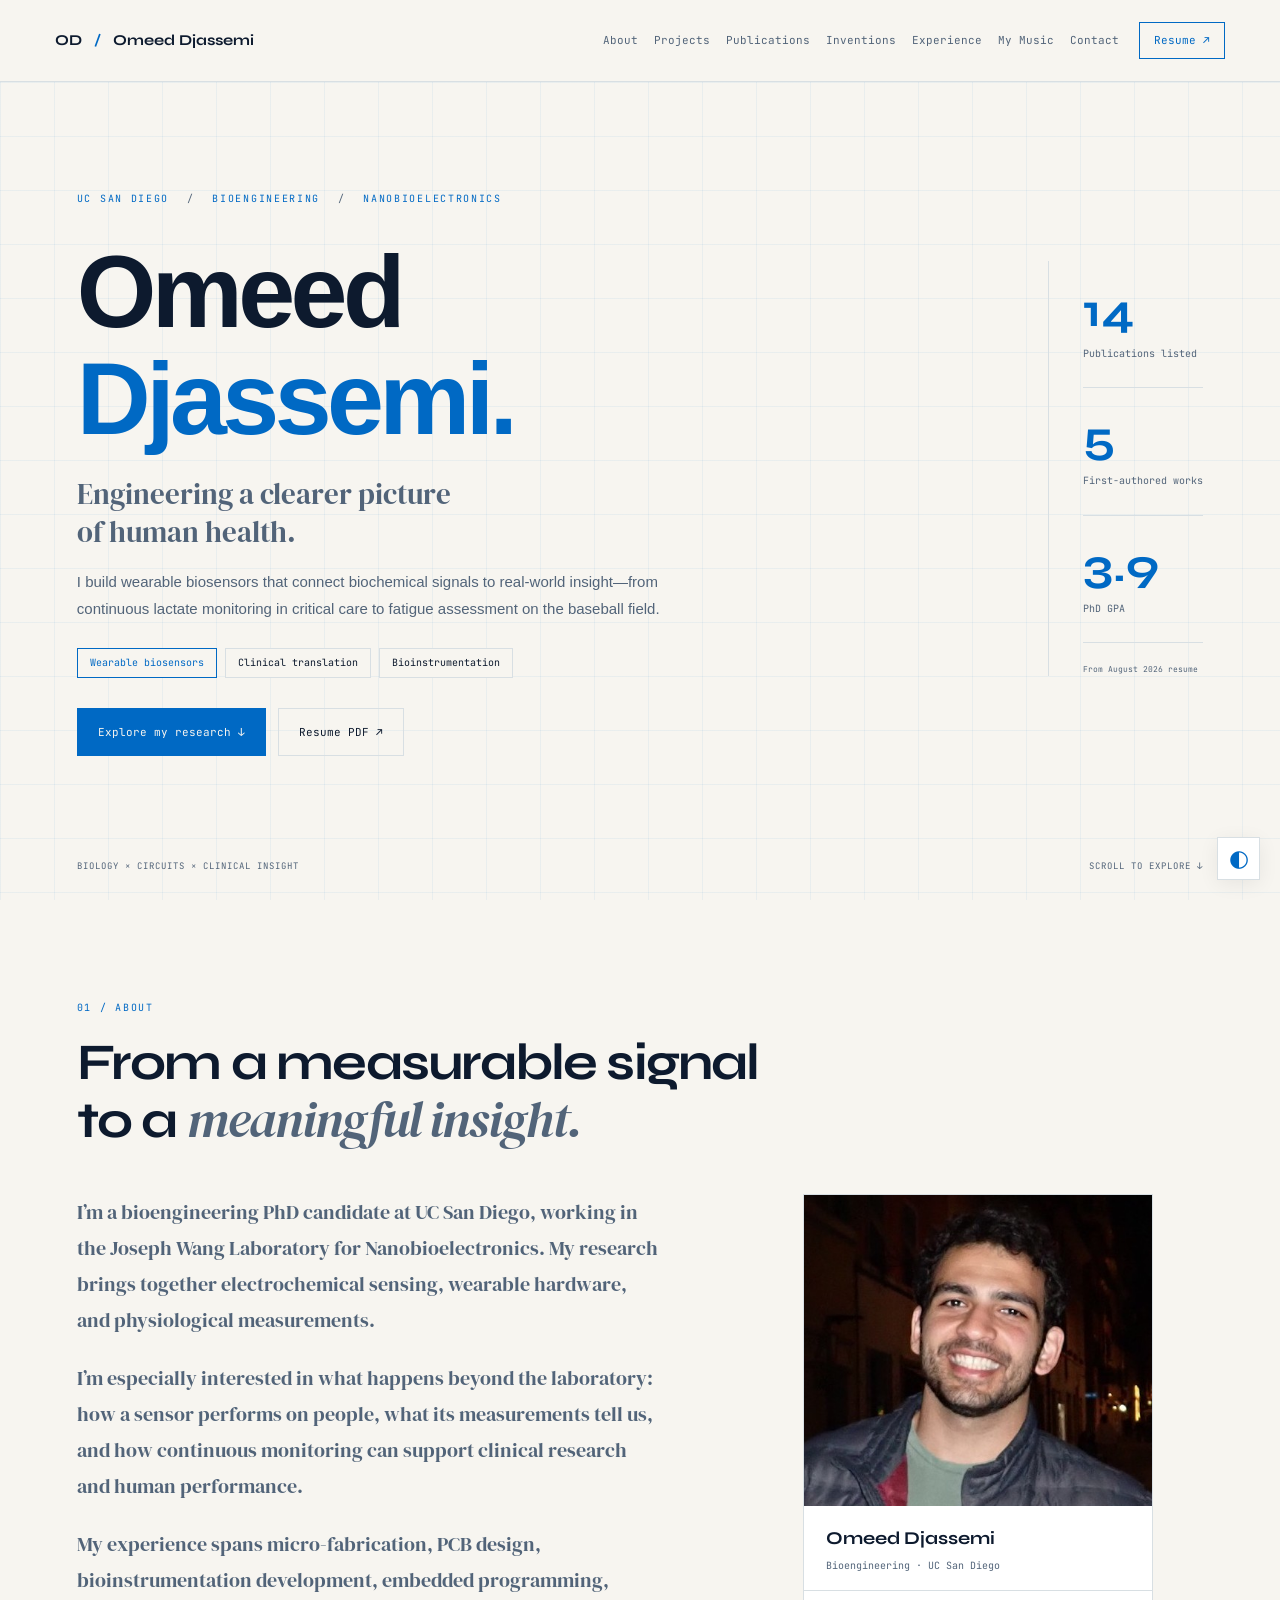
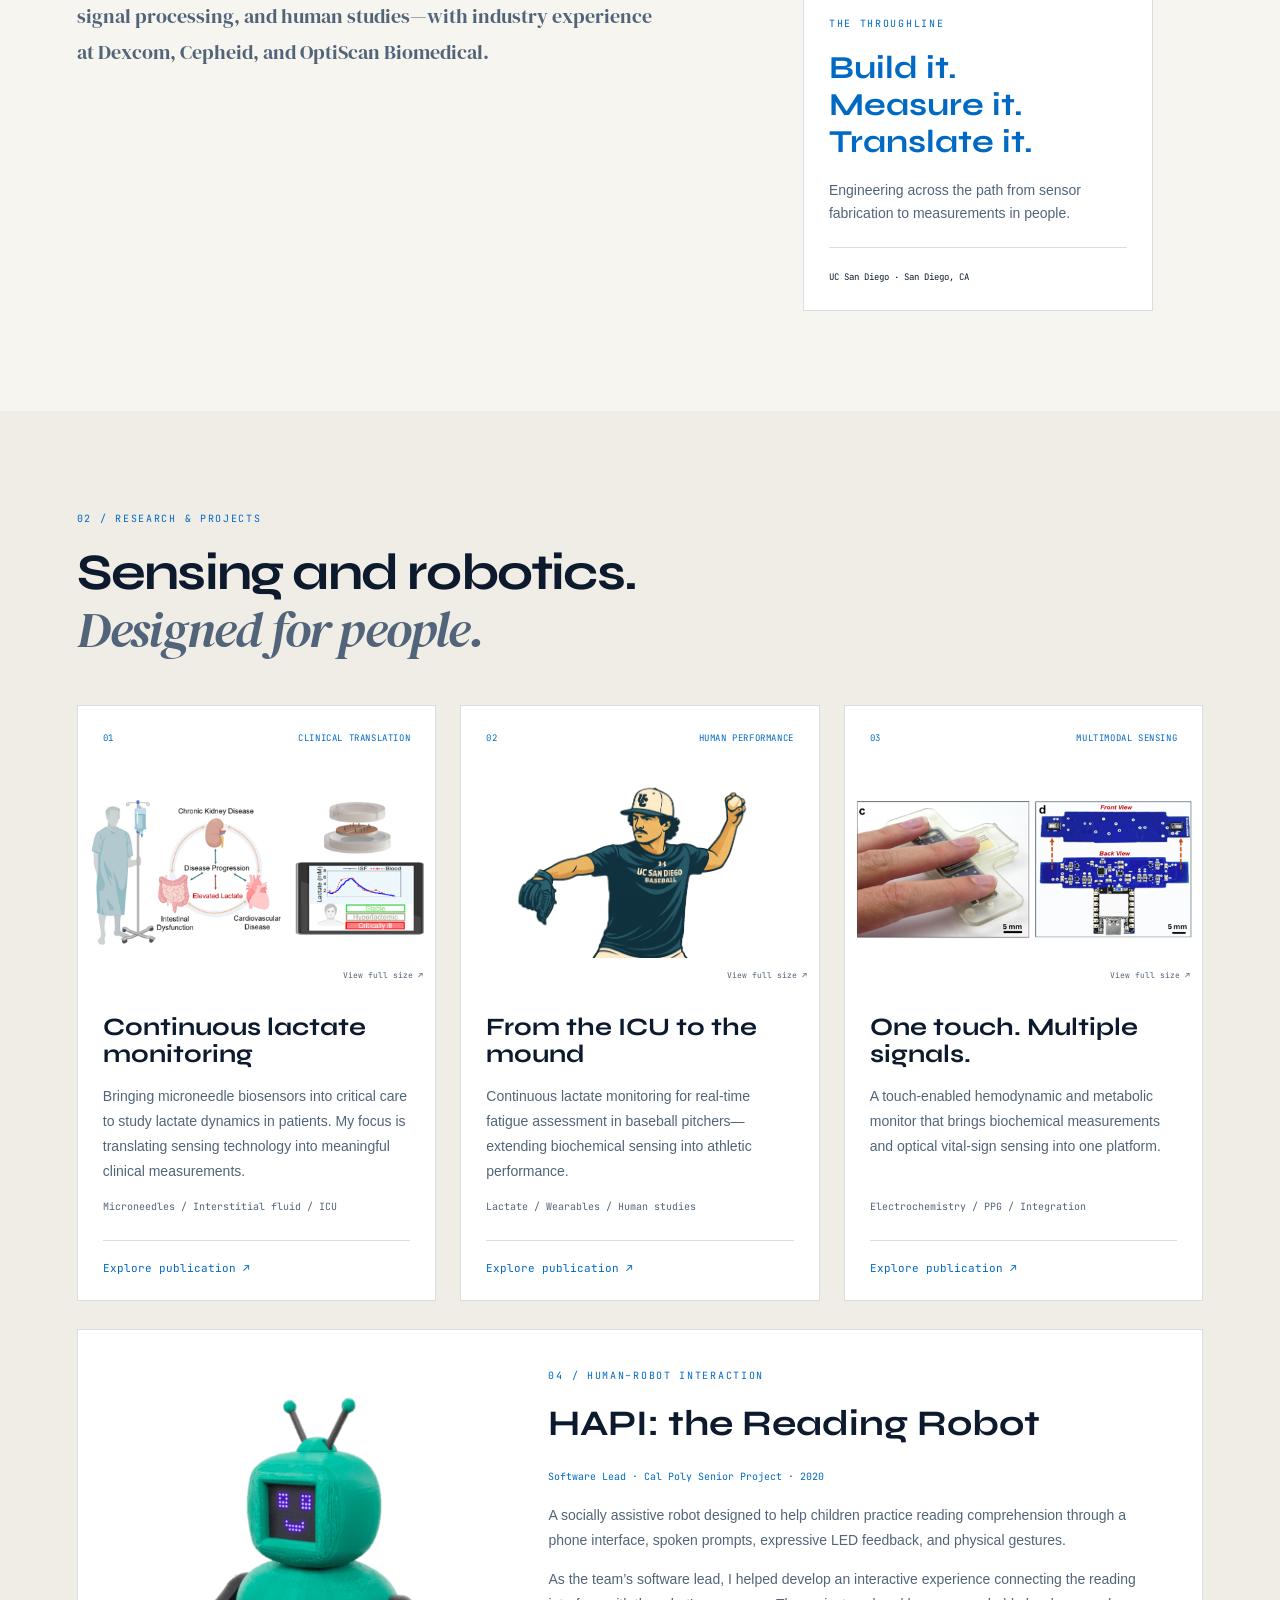
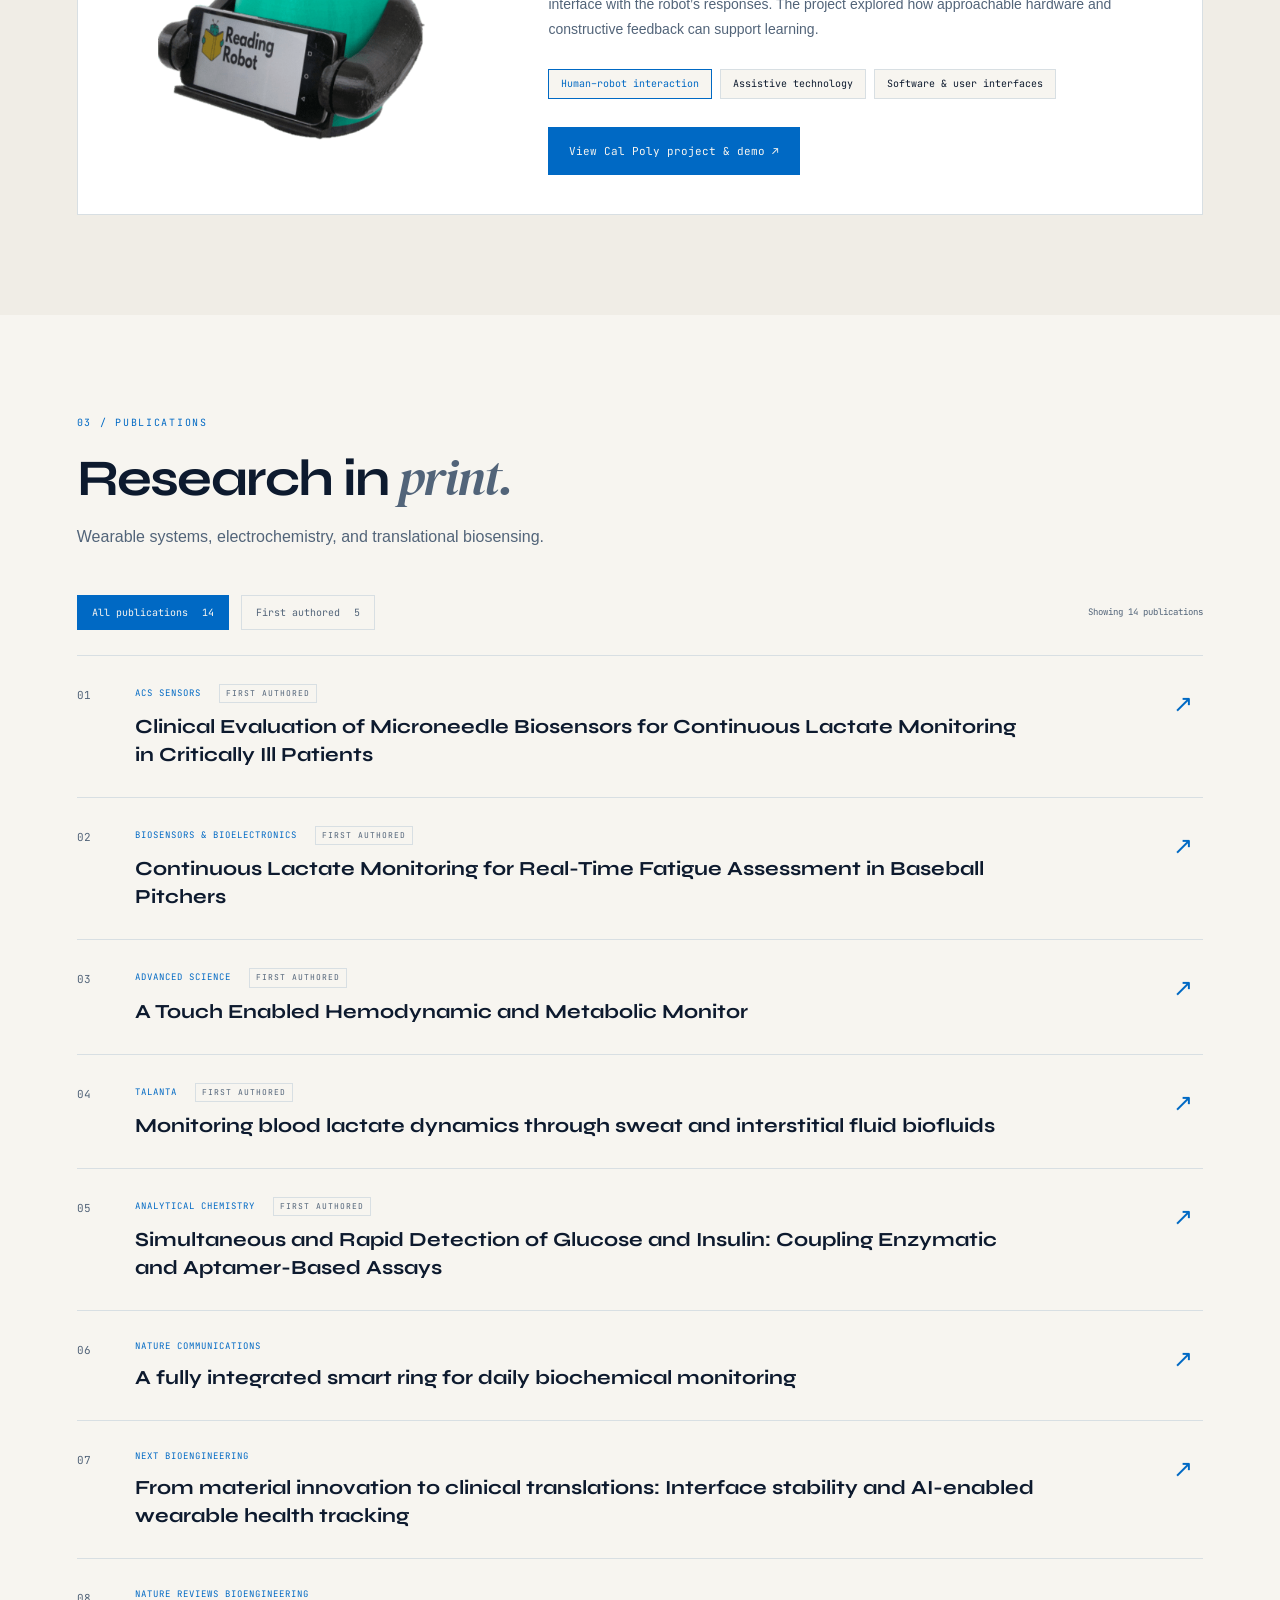
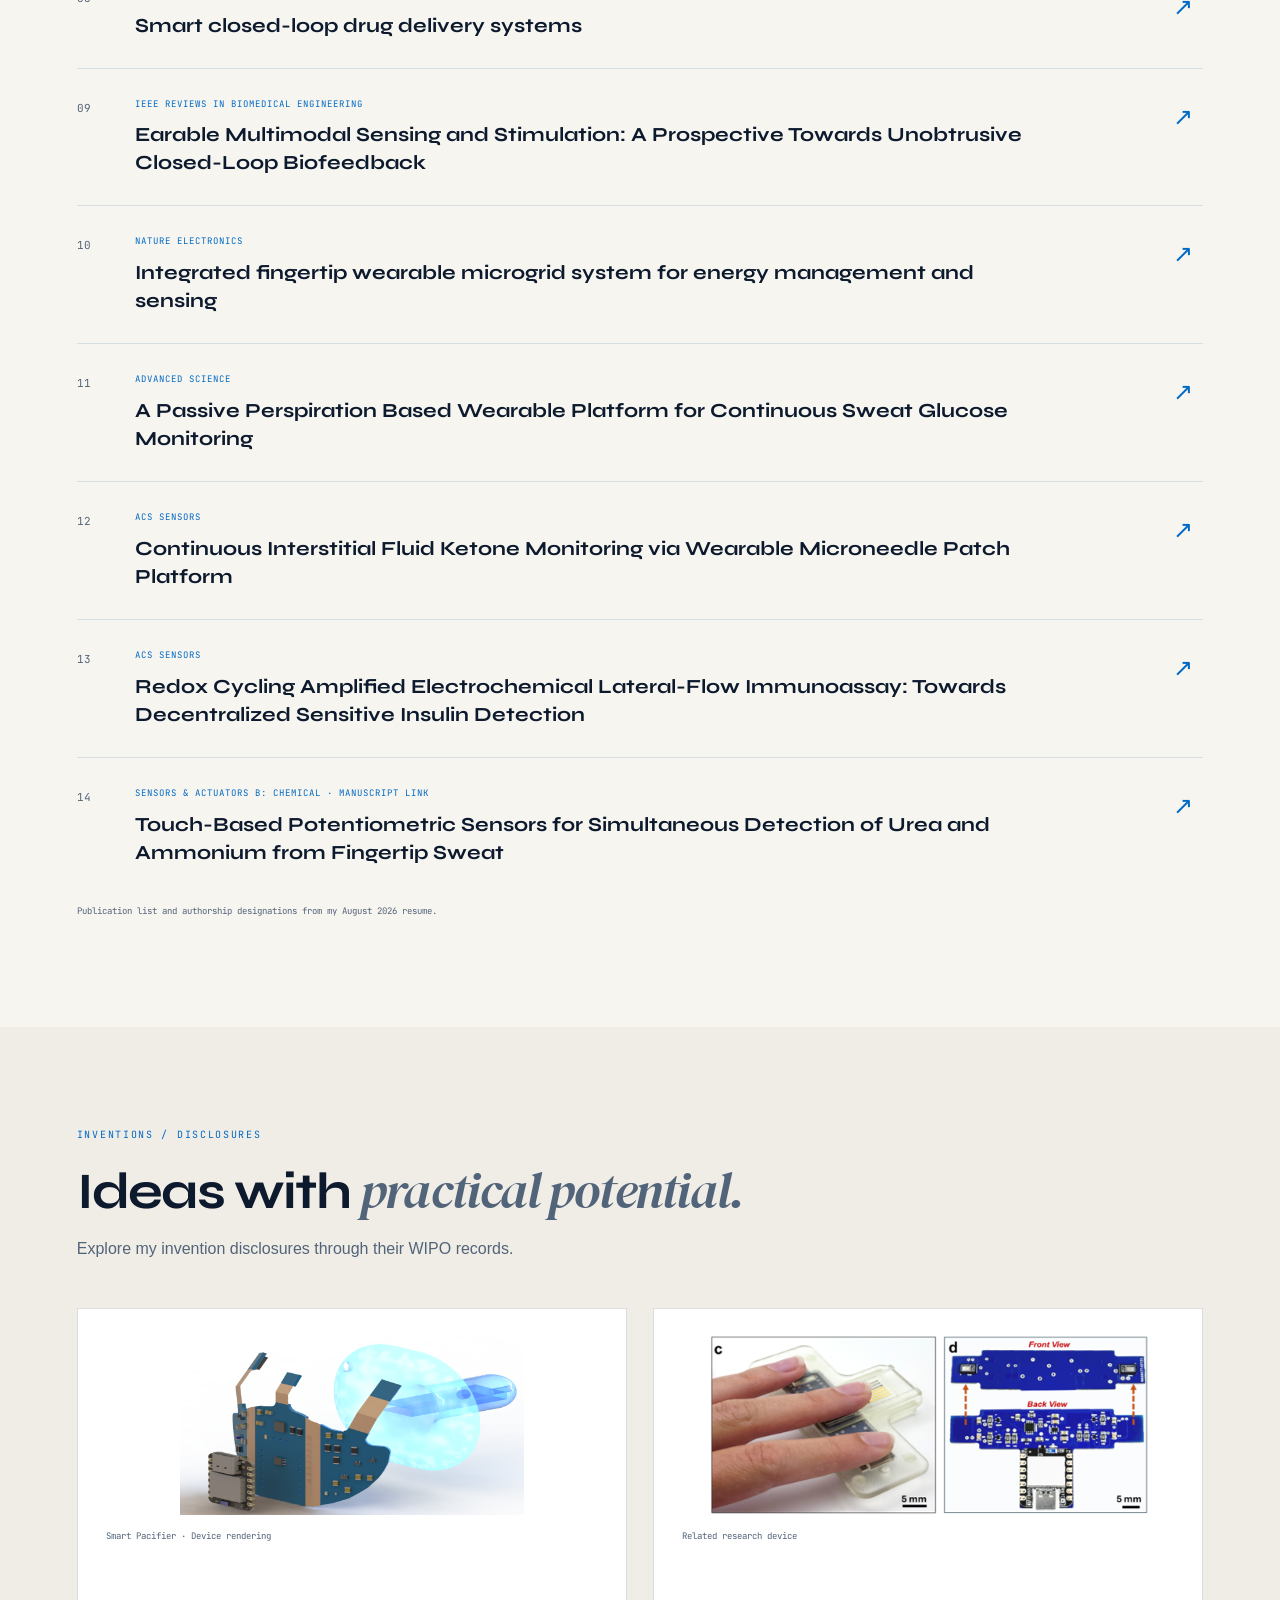
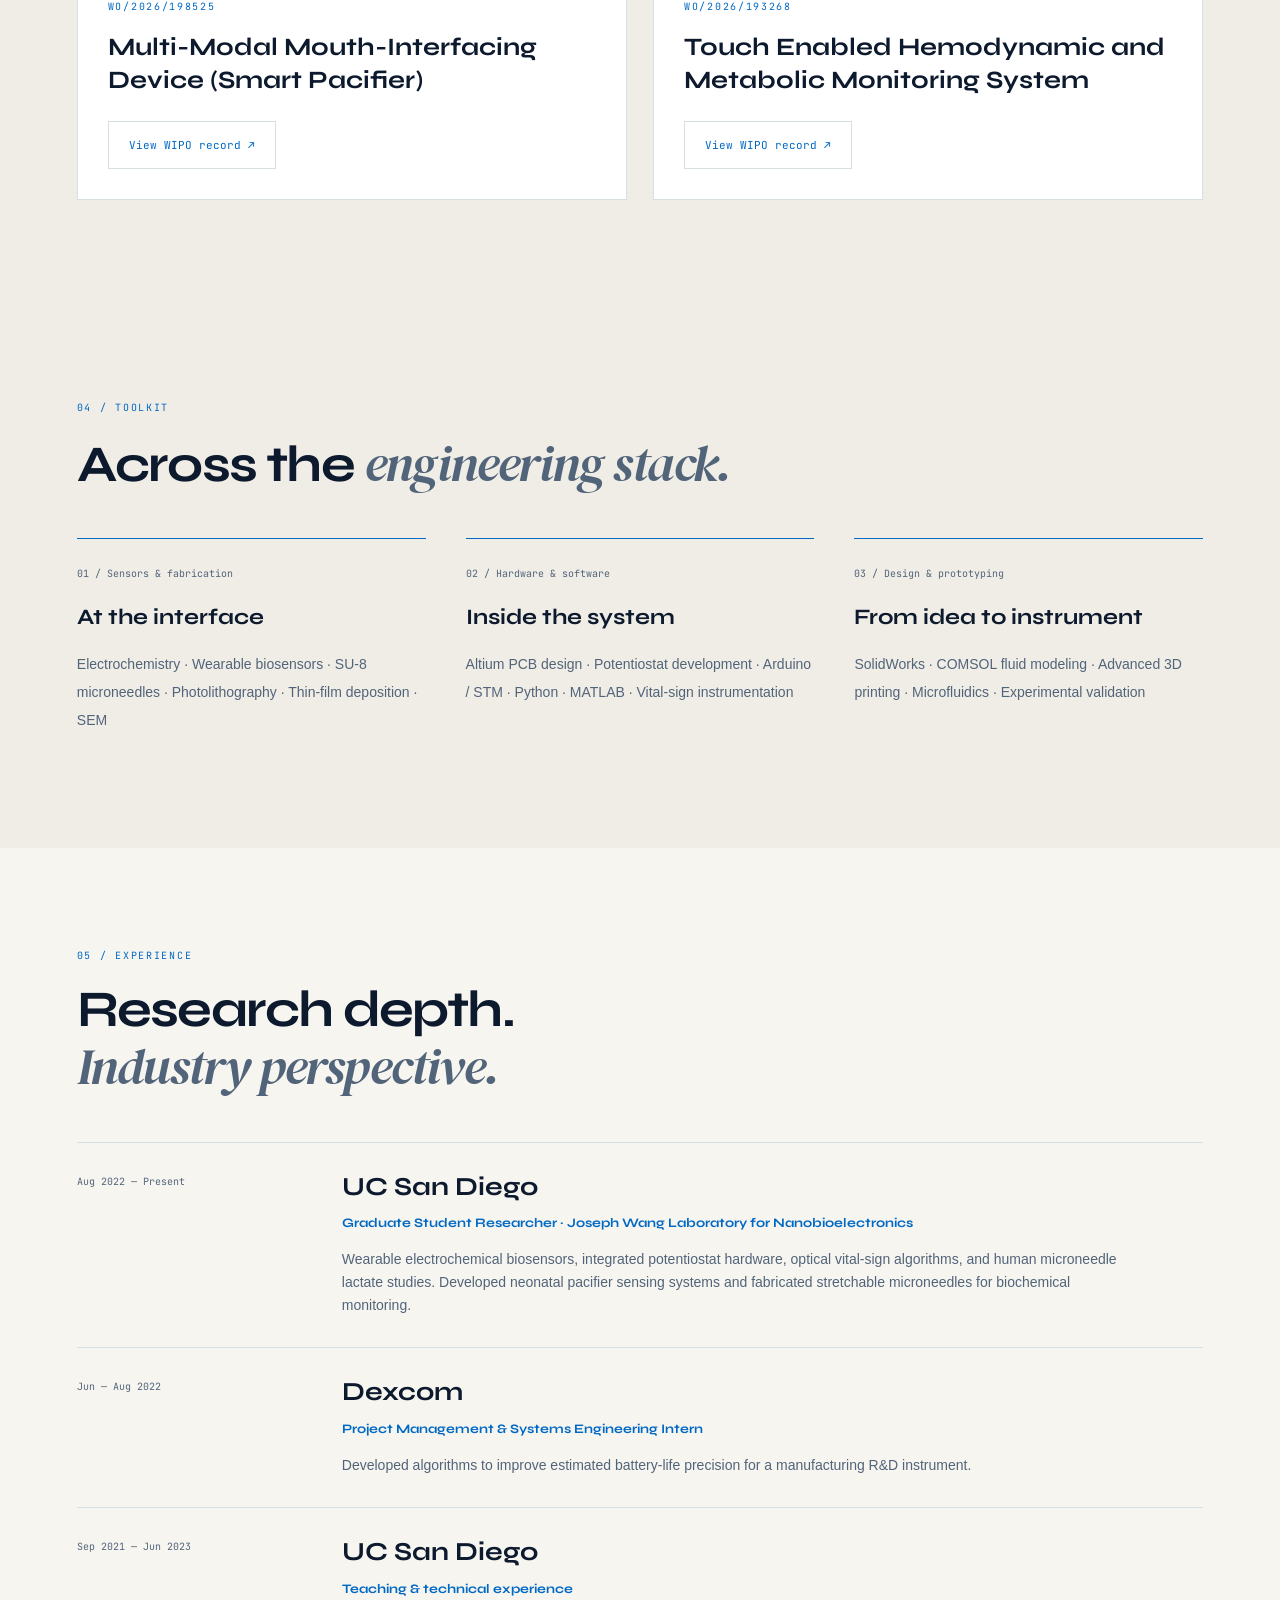
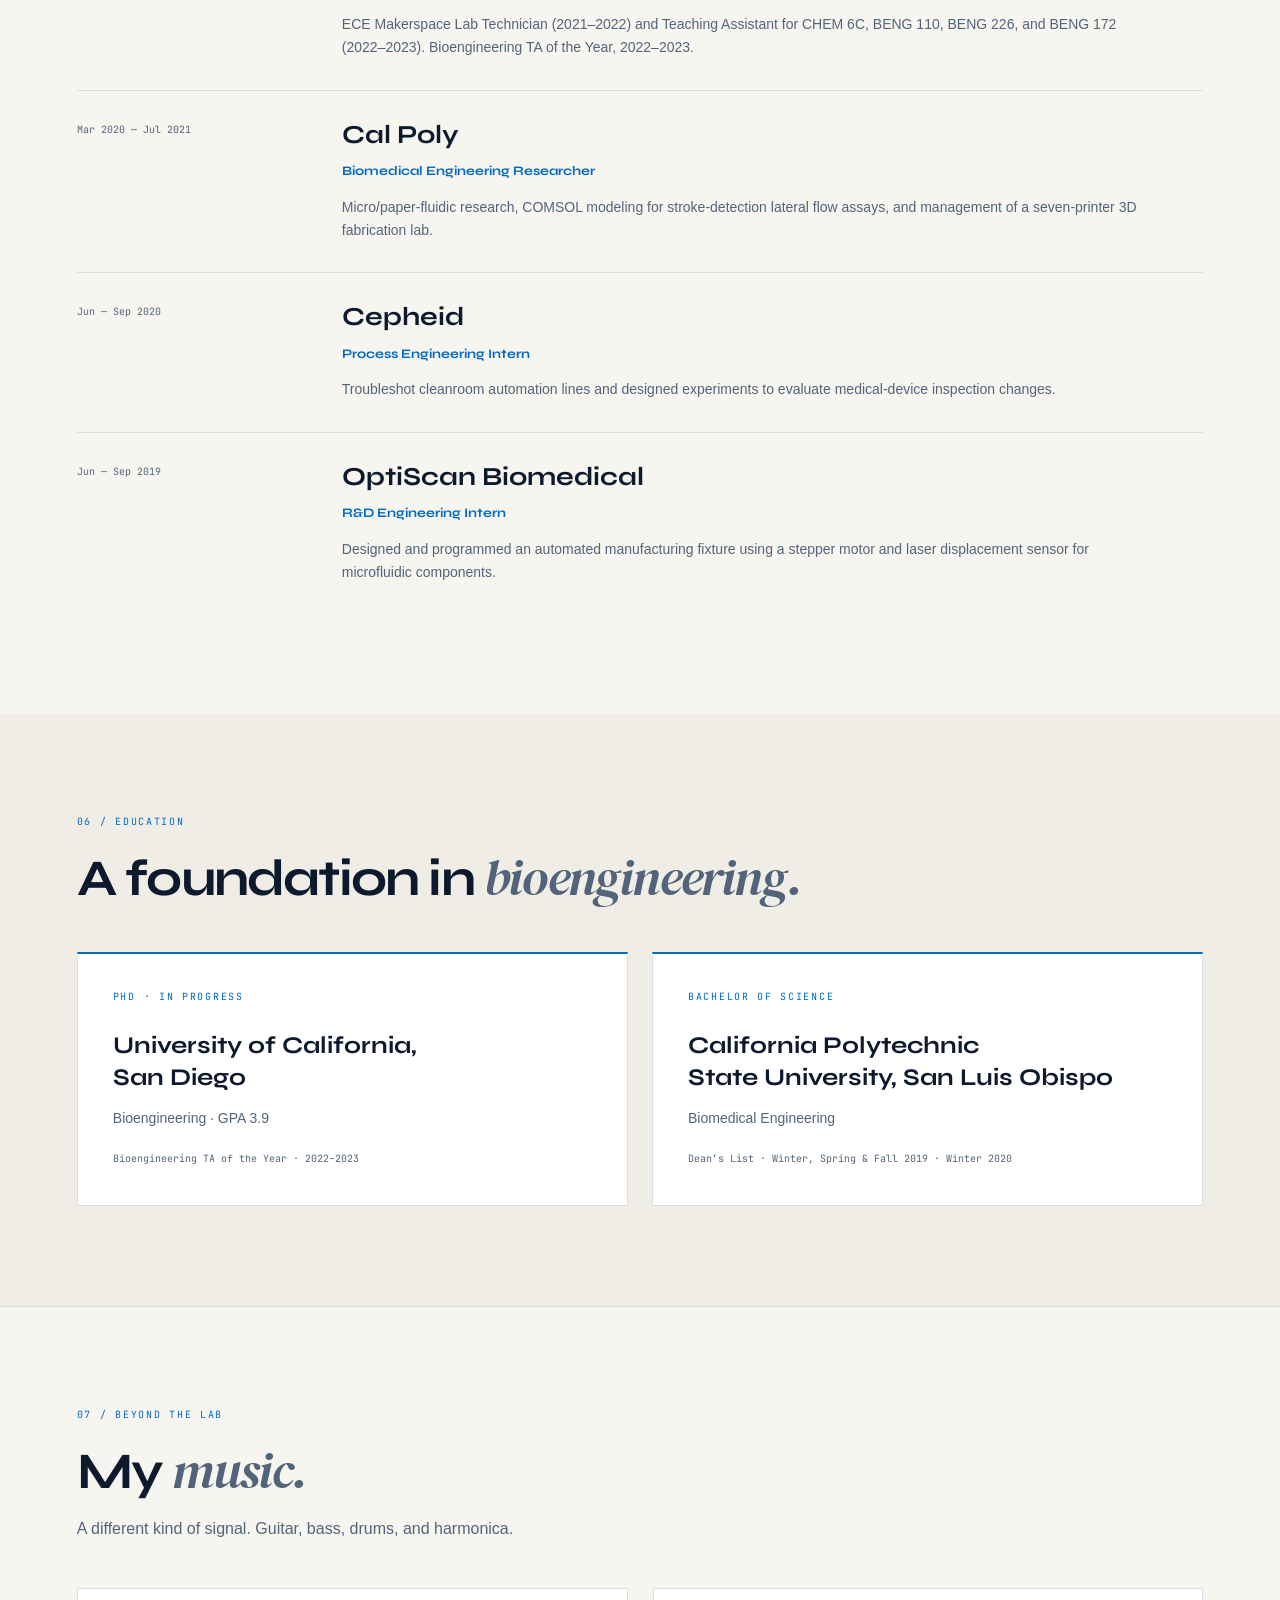
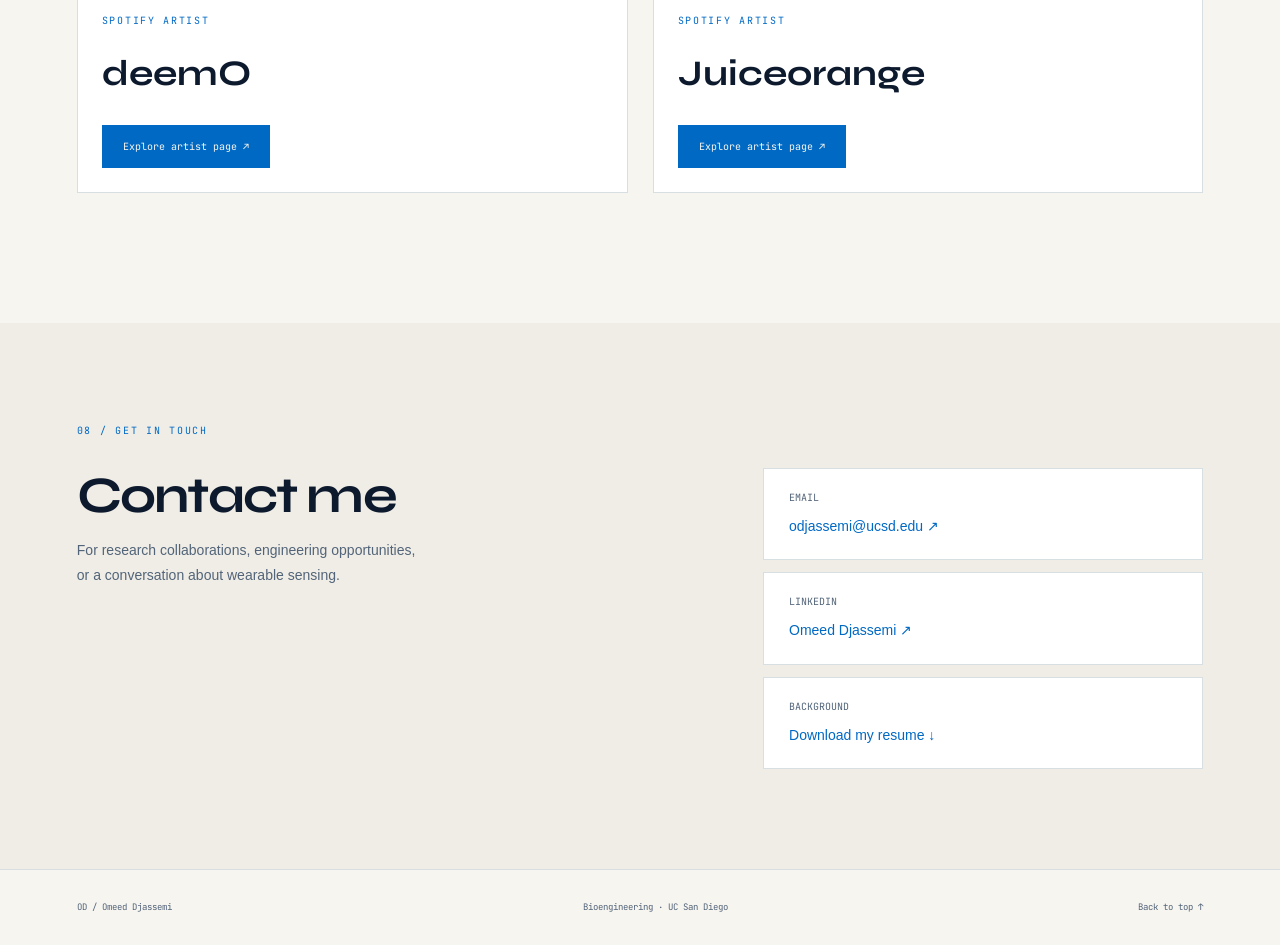
==== commit 391f5b65: "Simplify closing section to Contact me" ====
--- a/index.html
+++ b/index.html
@@ -1 +1 @@
-<!doctype html><html lang="en" data-theme="light"><head><meta charset="utf-8"><meta name="viewport" content="width=device-width, initial-scale=1"><title>Omeed Djassemi — Bioengineering & Wearable Biosensors</title><meta name="description" content="Omeed Djassemi, UC San Diego bioengineering researcher. Wearable biosensors, continuous lactate monitoring, and clinical translation."><meta name="theme-color" content="#f7f5f0"><link rel="stylesheet" href="style.css?v=20261024-type"><link rel="icon" href="favicon.svg" type="image/svg+xml"></head><body><a class="skip" href="#main">Skip to content</a><header><a class="logo" href="#home">OD<span> / </span>Omeed Djassemi</a><button id="menu" aria-label="Open navigation" aria-expanded="false" aria-controls="navigation">Menu +</button><nav id="navigation"><a href="#about">About</a><a href="#research">Projects</a><a href="#publications">Publications</a><a href="#inventions">Inventions</a><a href="#experience">Experience</a><a href="#music">My Music</a><a href="#contact">Contact</a></nav><a class="resume" href="resume.pdf" target="_blank" rel="noopener">Resume ↗</a></header><main id="main"><section class="hero" id="home"><div class="hero-main"><p class="eyebrow">UC San Diego <span>/</span> Bioengineering <span>/</span> Nanobioelectronics</p><h1>Omeed<br><span>Djassemi.</span></h1><p class="lead">Engineering a clearer picture<br>of human health.</p><p class="intro">I build wearable biosensors that connect biochemical signals to real-world insight—from continuous lactate monitoring in critical care to fatigue assessment on the baseball field.</p><div class="tags"><span>Wearable biosensors</span><span>Clinical translation</span><span>Bioinstrumentation</span></div><div class="actions"><a class="button primary" href="#research">Explore my research ↓</a><a class="button" href="resume.pdf" target="_blank" rel="noopener">Resume PDF ↗</a></div></div><aside class="hero-stats"><div><strong>14</strong><span>Publications listed</span></div><div><strong>5</strong><span>First-authored works</span></div><div><strong>3.9</strong><span>PhD GPA</span></div><small>From August 2026 resume</small></aside><div class="hero-foot"><span>Biology × Circuits × Clinical insight</span><a href="#about">Scroll to explore ↓</a></div></section><section id="about"><div class="section-heading"><span class="eyebrow">01 / About</span><h2>From a measurable signal<br>to a <em>meaningful insight.</em></h2></div><div class="about-grid"><div class="body-copy"><p>I’m a bioengineering PhD candidate at UC San Diego, working in the Joseph Wang Laboratory for Nanobioelectronics. My research brings together electrochemical sensing, wearable hardware, and physiological measurements.</p><p>I’m especially interested in what happens beyond the laboratory: how a sensor performs on people, what its measurements tell us, and how continuous monitoring can support clinical research and human performance.</p><p>My experience spans micro-fabrication, PCB design, bioinstrumentation development, embedded programming, signal processing, and human studies—with industry experience at Dexcom, Cepheid, and OptiScan Biomedical.</p></div><aside class="about-profile"><figure class="portrait"><img src="omeed-headshot.jpg" alt="Omeed Djassemi" width="469" height="419" loading="lazy" decoding="async"><figcaption>Omeed Djassemi <span>Bioengineering · UC San Diego</span></figcaption></figure><div class="about-note"><span class="eyebrow">The throughline</span><h3>Build it.<br>Measure it.<br>Translate it.</h3><p>Engineering across the path from sensor fabrication to measurements in people.</p><div class="note-footer">UC San Diego · San Diego, CA</div></div></aside></div></section><section id="research" class="tinted"><div class="section-heading"><span class="eyebrow">02 / Research &amp; projects</span><h2>Sensing and robotics.<br><em>Designed for people.</em></h2></div><div class="research-grid"><article class="research-card"><div class="card-top"><span>01</span><span>Clinical translation</span></div><a class="research-image" href="clinical-lactate.png" target="_blank" rel="noopener" aria-label="View full-size image: Schematic of a microneedle lactate sensor and continuous monitoring in critical care"><img src="clinical-lactate.png" alt="Schematic of a microneedle lactate sensor and continuous monitoring in critical care" width="487" height="220" loading="lazy" decoding="async"><span>View full size ↗</span></a><h3>Continuous lactate monitoring</h3><p>Bringing microneedle biosensors into critical care to study lactate dynamics in patients. My focus is translating sensing technology into meaningful clinical measurements.</p><span class="micro">Microneedles / Interstitial fluid / ICU</span><a href="https://doi.org/10.1021/acssensors.5c03699" target="_blank" rel="noopener">Explore publication ↗</a></article><article class="research-card"><div class="card-top"><span>02</span><span>Human performance</span></div><a class="research-image" href="baseball-pitcher.png" target="_blank" rel="noopener" aria-label="View full-size image: Illustration of a UC San Diego baseball pitcher"><img src="baseball-pitcher.png" alt="Illustration of a UC San Diego baseball pitcher" width="560" height="369" loading="lazy" decoding="async"><span>View full size ↗</span></a><h3>From the ICU to the mound</h3><p>Continuous lactate monitoring for real-time fatigue assessment in baseball pitchers—extending biochemical sensing into athletic performance.</p><span class="micro">Lactate / Wearables / Human studies</span><a href="https://doi.org/10.1016/j.bios.2026.118611" target="_blank" rel="noopener">Explore publication ↗</a></article><article class="research-card"><div class="card-top"><span>03</span><span>Multimodal sensing</span></div><a class="research-image" href="touch-device.png" target="_blank" rel="noopener" aria-label="View full-size image: Touch-enabled sensing device and its front and back circuit boards"><img src="touch-device.png" alt="Touch-enabled sensing device and its front and back circuit boards" width="561" height="229" loading="lazy" decoding="async"><span>View full size ↗</span></a><h3>One touch. Multiple signals.</h3><p>A touch-enabled hemodynamic and metabolic monitor that brings biochemical measurements and optical vital-sign sensing into one platform.</p><span class="micro">Electrochemistry / PPG / Integration</span><a href="https://doi.org/10.1002/advs.202502138" target="_blank" rel="noopener">Explore publication ↗</a></article></div><article class="robot-feature"><a class="robot-image" href="reading-robot.png" target="_blank" rel="noopener" aria-label="View full-size HAPI Reading Robot image"><img src="reading-robot.png" alt="HAPI Reading Robot with an expressive LED face and a phone reading interface" width="461" height="482" loading="lazy" decoding="async"></a><div class="robot-copy"><span class="eyebrow">04 / Human–robot interaction</span><h3>HAPI: the Reading Robot</h3><span class="robot-role">Software Lead · Cal Poly Senior Project · 2020</span><p>A socially assistive robot designed to help children practice reading comprehension through a phone interface, spoken prompts, expressive LED feedback, and physical gestures.</p><p>As the team’s software lead, I helped develop an interactive experience connecting the reading interface with the robot’s responses. The project explored how approachable hardware and constructive feedback can support learning.</p><div class="tags"><span>Human–robot interaction</span><span>Assistive technology</span><span>Software &amp; user interfaces</span></div><a class="button primary" href="https://projectexpo.calpoly.edu/2020/reading-robot/" target="_blank" rel="noopener">View Cal Poly project &amp; demo ↗</a></div></article></section><section id="publications"><div class="section-heading"><span class="eyebrow">03 / Publications</span><h2>Research in <em>print.</em></h2><p>Wearable systems, electrochemistry, and translational biosensing.</p></div><div class="pub-controls" role="group" aria-label="Publication filters"><button class="active" data-filter="all" aria-pressed="true">All publications <span>14</span></button><button data-filter="first" aria-pressed="false">First authored <span>5</span></button><span id="pub-count" aria-live="polite">Showing 14 publications</span></div><div class="pub-list"><article class="publication" data-first="true"><span class="pub-number">01</span><div><span class="eyebrow">ACS Sensors <b class="badge">First authored</b></span><h3><a href="https://doi.org/10.1021/acssensors.5c03699" target="_blank" rel="noopener">Clinical Evaluation of Microneedle Biosensors for Continuous Lactate Monitoring in Critically Ill Patients</a></h3></div><a class="arrow" href="https://doi.org/10.1021/acssensors.5c03699" aria-label="Read Clinical Evaluation of Microneedle Biosensors for Continuous Lactate Monitoring in Critically Ill Patients" target="_blank" rel="noopener">↗</a></article><article class="publication" data-first="true"><span class="pub-number">02</span><div><span class="eyebrow">Biosensors &amp; Bioelectronics <b class="badge">First authored</b></span><h3><a href="https://doi.org/10.1016/j.bios.2026.118611" target="_blank" rel="noopener">Continuous Lactate Monitoring for Real-Time Fatigue Assessment in Baseball Pitchers</a></h3></div><a class="arrow" href="https://doi.org/10.1016/j.bios.2026.118611" aria-label="Read Continuous Lactate Monitoring for Real-Time Fatigue Assessment in Baseball Pitchers" target="_blank" rel="noopener">↗</a></article><article class="publication" data-first="true"><span class="pub-number">03</span><div><span class="eyebrow">Advanced Science <b class="badge">First authored</b></span><h3><a href="https://doi.org/10.1002/advs.202502138" target="_blank" rel="noopener">A Touch Enabled Hemodynamic and Metabolic Monitor</a></h3></div><a class="arrow" href="https://doi.org/10.1002/advs.202502138" aria-label="Read A Touch Enabled Hemodynamic and Metabolic Monitor" target="_blank" rel="noopener">↗</a></article><article class="publication" data-first="true"><span class="pub-number">04</span><div><span class="eyebrow">Talanta <b class="badge">First authored</b></span><h3><a href="https://doi.org/10.1016/j.talanta.2025.128985" target="_blank" rel="noopener">Monitoring blood lactate dynamics through sweat and interstitial fluid biofluids</a></h3></div><a class="arrow" href="https://doi.org/10.1016/j.talanta.2025.128985" aria-label="Read Monitoring blood lactate dynamics through sweat and interstitial fluid biofluids" target="_blank" rel="noopener">↗</a></article><article class="publication" data-first="true"><span class="pub-number">05</span><div><span class="eyebrow">Analytical Chemistry <b class="badge">First authored</b></span><h3><a href="https://doi.org/10.1021/acs.analchem.4c04289" target="_blank" rel="noopener">Simultaneous and Rapid Detection of Glucose and Insulin: Coupling Enzymatic and Aptamer-Based Assays</a></h3></div><a class="arrow" href="https://doi.org/10.1021/acs.analchem.4c04289" aria-label="Read Simultaneous and Rapid Detection of Glucose and Insulin: Coupling Enzymatic and Aptamer-Based Assays" target="_blank" rel="noopener">↗</a></article><article class="publication" data-first="false"><span class="pub-number">06</span><div><span class="eyebrow">Nature Communications</span><h3><a href="https://doi.org/10.1038/s41467-026-75980-z" target="_blank" rel="noopener">A fully integrated smart ring for daily biochemical monitoring</a></h3></div><a class="arrow" href="https://doi.org/10.1038/s41467-026-75980-z" aria-label="Read A fully integrated smart ring for daily biochemical monitoring" target="_blank" rel="noopener">↗</a></article><article class="publication" data-first="false"><span class="pub-number">07</span><div><span class="eyebrow">Next Bioengineering</span><h3><a href="https://doi.org/10.1016/j.nxbio.2026.100038" target="_blank" rel="noopener">From material innovation to clinical translations: Interface stability and AI-enabled wearable health tracking</a></h3></div><a class="arrow" href="https://doi.org/10.1016/j.nxbio.2026.100038" aria-label="Read From material innovation to clinical translations: Interface stability and AI-enabled wearable health tracking" target="_blank" rel="noopener">↗</a></article><article class="publication" data-first="false"><span class="pub-number">08</span><div><span class="eyebrow">Nature Reviews Bioengineering</span><h3><a href="https://doi.org/10.1038/s44222-025-00328-z" target="_blank" rel="noopener">Smart closed-loop drug delivery systems</a></h3></div><a class="arrow" href="https://doi.org/10.1038/s44222-025-00328-z" aria-label="Read Smart closed-loop drug delivery systems" target="_blank" rel="noopener">↗</a></article><article class="publication" data-first="false"><span class="pub-number">09</span><div><span class="eyebrow">IEEE Reviews in Biomedical Engineering</span><h3><a href="https://doi.org/10.1109/RBME.2024.3508713" target="_blank" rel="noopener">Earable Multimodal Sensing and Stimulation: A Prospective Towards Unobtrusive Closed-Loop Biofeedback</a></h3></div><a class="arrow" href="https://doi.org/10.1109/RBME.2024.3508713" aria-label="Read Earable Multimodal Sensing and Stimulation: A Prospective Towards Unobtrusive Closed-Loop Biofeedback" target="_blank" rel="noopener">↗</a></article><article class="publication" data-first="false"><span class="pub-number">10</span><div><span class="eyebrow">Nature Electronics</span><h3><a href="https://doi.org/10.1038/s41928-024-01236-7" target="_blank" rel="noopener">Integrated fingertip wearable microgrid system for energy management and sensing</a></h3></div><a class="arrow" href="https://doi.org/10.1038/s41928-024-01236-7" aria-label="Read Integrated fingertip wearable microgrid system for energy management and sensing" target="_blank" rel="noopener">↗</a></article><article class="publication" data-first="false"><span class="pub-number">11</span><div><span class="eyebrow">Advanced Science</span><h3><a href="https://doi.org/10.1002/advs.202405518" target="_blank" rel="noopener">A Passive Perspiration Based Wearable Platform for Continuous Sweat Glucose Monitoring</a></h3></div><a class="arrow" href="https://doi.org/10.1002/advs.202405518" aria-label="Read A Passive Perspiration Based Wearable Platform for Continuous Sweat Glucose Monitoring" target="_blank" rel="noopener">↗</a></article><article class="publication" data-first="false"><span class="pub-number">12</span><div><span class="eyebrow">ACS Sensors</span><h3><a href="https://doi.org/10.1021/acssensors.3c02677" target="_blank" rel="noopener">Continuous Interstitial Fluid Ketone Monitoring via Wearable Microneedle Patch Platform</a></h3></div><a class="arrow" href="https://doi.org/10.1021/acssensors.3c02677" aria-label="Read Continuous Interstitial Fluid Ketone Monitoring via Wearable Microneedle Patch Platform" target="_blank" rel="noopener">↗</a></article><article class="publication" data-first="false"><span class="pub-number">13</span><div><span class="eyebrow">ACS Sensors</span><h3><a href="https://doi.org/10.1021/acssensors.3c01445" target="_blank" rel="noopener">Redox Cycling Amplified Electrochemical Lateral-Flow Immunoassay: Towards Decentralized Sensitive Insulin Detection</a></h3></div><a class="arrow" href="https://doi.org/10.1021/acssensors.3c01445" aria-label="Read Redox Cycling Amplified Electrochemical Lateral-Flow Immunoassay: Towards Decentralized Sensitive Insulin Detection" target="_blank" rel="noopener">↗</a></article><article class="publication" data-first="false"><span class="pub-number">14</span><div><span class="eyebrow">Sensors &amp; Actuators B: Chemical · manuscript link</span><h3><a href="https://doi.org/10.2139/ssrn.4748241" target="_blank" rel="noopener">Touch-Based Potentiometric Sensors for Simultaneous Detection of Urea and Ammonium from Fingertip Sweat</a></h3></div><a class="arrow" href="https://doi.org/10.2139/ssrn.4748241" aria-label="Read Touch-Based Potentiometric Sensors for Simultaneous Detection of Urea and Ammonium from Fingertip Sweat" target="_blank" rel="noopener">↗</a></article></div><p class="source-note">Publication list and authorship designations from my August 2026 resume.</p></section><section id="inventions" class="tinted"><div class="section-heading"><span class="eyebrow">Inventions / Disclosures</span><h2>Ideas with <em>practical potential.</em></h2><p>Explore my invention disclosures through their WIPO records.</p></div><div class="invention-grid"><article class="invention-card"><a class="invention-photo" href="smart-pacifier.png" target="_blank" rel="noopener" aria-label="View full-size Smart Pacifier device rendering"><img src="smart-pacifier.png" alt="Smart Pacifier rendering showing the mouth interface and integrated circuit board" width="1114" height="584" loading="lazy" decoding="async"><span>Smart Pacifier · Device rendering</span></a><div class="invention-copy"><span class="eyebrow">WO/2026/198525</span><h3>Multi-Modal Mouth-Interfacing Device (Smart Pacifier)</h3><a class="button" href="https://patentscope.wipo.int/search/en/detail.jsf?docId=WO2026198525" target="_blank" rel="noopener">View WIPO record ↗</a></div></article><article class="invention-card"><a class="invention-photo" href="touch-device.png" target="_blank" rel="noopener" aria-label="View related touch-enabled monitoring research device"><img src="touch-device.png" alt="Related touch-enabled monitoring device and circuit boards" width="561" height="229" loading="lazy" decoding="async"><span>Related research device</span></a><div class="invention-copy"><span class="eyebrow">WO/2026/193268</span><h3>Touch Enabled Hemodynamic and Metabolic Monitoring System</h3><a class="button" href="https://patentscope.wipo.int/search/en/detail.jsf?docId=WO2026193268" target="_blank" rel="noopener">View WIPO record ↗</a></div></article></div></section><section id="skills" class="tinted"><div class="section-heading"><span class="eyebrow">04 / Toolkit</span><h2>Across the <em>engineering stack.</em></h2></div><div class="skills-grid"><div><span class="micro">01 / Sensors & fabrication</span><h3>At the interface</h3><p>Electrochemistry · Wearable biosensors · SU-8 microneedles · Photolithography · Thin-film deposition · SEM</p></div><div><span class="micro">02 / Hardware & software</span><h3>Inside the system</h3><p>Altium PCB design · Potentiostat development · Arduino / STM · Python · MATLAB · Vital-sign instrumentation</p></div><div><span class="micro">03 / Design & prototyping</span><h3>From idea to instrument</h3><p>SolidWorks · COMSOL fluid modeling · Advanced 3D printing · Microfluidics · Experimental validation</p></div></div></section><section id="experience"><div class="section-heading"><span class="eyebrow">05 / Experience</span><h2>Research depth.<br><em>Industry perspective.</em></h2></div><article class="timeline"><span class="micro">Aug 2022 — Present</span><div><h3>UC San Diego</h3><h4>Graduate Student Researcher · Joseph Wang Laboratory for Nanobioelectronics</h4><p>Wearable electrochemical biosensors, integrated potentiostat hardware, optical vital-sign algorithms, and human microneedle lactate studies. Developed neonatal pacifier sensing systems and fabricated stretchable microneedles for biochemical monitoring.</p></div></article><article class="timeline"><span class="micro">Jun — Aug 2022</span><div><h3>Dexcom</h3><h4>Project Management & Systems Engineering Intern</h4><p>Developed algorithms to improve estimated battery-life precision for a manufacturing R&D instrument.</p></div></article><article class="timeline"><span class="micro">Sep 2021 — Jun 2023</span><div><h3>UC San Diego</h3><h4>Teaching & technical experience</h4><p>ECE Makerspace Lab Technician (2021–2022) and Teaching Assistant for CHEM 6C, BENG 110, BENG 226, and BENG 172 (2022–2023). Bioengineering TA of the Year, 2022–2023.</p></div></article><article class="timeline"><span class="micro">Mar 2020 — Jul 2021</span><div><h3>Cal Poly</h3><h4>Biomedical Engineering Researcher</h4><p>Micro/paper-fluidic research, COMSOL modeling for stroke-detection lateral flow assays, and management of a seven-printer 3D fabrication lab.</p></div></article><article class="timeline"><span class="micro">Jun — Sep 2020</span><div><h3>Cepheid</h3><h4>Process Engineering Intern</h4><p>Troubleshot cleanroom automation lines and designed experiments to evaluate medical-device inspection changes.</p></div></article><article class="timeline"><span class="micro">Jun — Sep 2019</span><div><h3>OptiScan Biomedical</h3><h4>R&D Engineering Intern</h4><p>Designed and programmed an automated manufacturing fixture using a stepper motor and laser displacement sensor for microfluidic components.</p></div></article></section><section id="education" class="tinted"><div class="section-heading"><span class="eyebrow">06 / Education</span><h2>A foundation in <em>bioengineering.</em></h2></div><div class="education-grid"><article><span class="eyebrow">PhD · In progress</span><h3>University of California,<br>San Diego</h3><p>Bioengineering · GPA 3.9</p><span class="micro">Bioengineering TA of the Year · 2022–2023</span></article><article><span class="eyebrow">Bachelor of Science</span><h3>California Polytechnic<br>State University, San Luis Obispo</h3><p>Biomedical Engineering</p><span class="micro">Dean’s List · Winter, Spring & Fall 2019 · Winter 2020</span></article></div></section><section id="music" class="music-section"><div class="section-heading"><span class="eyebrow">07 / Beyond the lab</span><h2>My <em>music.</em></h2><p id="music-description">A different kind of signal. Guitar, bass, drums, and harmonica.</p></div><div id="music-content"></div></section><section id="contact" class="tinted"><span class="eyebrow">08 / Get in touch</span><div class="contact-grid"><div><h2>Let’s build what<br>healthcare <em>can become.</em></h2><p>For research collaborations, engineering opportunities,<br>or a conversation about wearable sensing.</p><p class="personal">Beyond the lab: guitar, bass, drums, and harmonica.</p></div><div class="contact-links"><a href="mailto:odjassemi@ucsd.edu"><span class="micro">Email</span><strong>odjassemi@ucsd.edu ↗</strong></a><a href="https://www.linkedin.com/in/omeed-djassemi/" target="_blank" rel="noopener"><span class="micro">LinkedIn</span><strong>Omeed Djassemi ↗</strong></a><a href="resume.pdf" target="_blank" rel="noopener"><span class="micro">Background</span><strong>Download my resume ↓</strong></a></div></div></section></main><footer><span>OD / Omeed Djassemi</span><span>Bioengineering · UC San Diego</span><a href="#home">Back to top ↑</a></footer><button id="theme" aria-label="Switch to dark mode" title="Switch color theme">◐</button><script src="music-config.js"></script><script src="music.js"></script><script src="script.js"></script></body></html>
+<!doctype html><html lang="en" data-theme="light"><head><meta charset="utf-8"><meta name="viewport" content="width=device-width, initial-scale=1"><title>Omeed Djassemi — Bioengineering & Wearable Biosensors</title><meta name="description" content="Omeed Djassemi, UC San Diego bioengineering researcher. Wearable biosensors, continuous lactate monitoring, and clinical translation."><meta name="theme-color" content="#f7f5f0"><link rel="stylesheet" href="style.css?v=20261024-type"><link rel="icon" href="favicon.svg" type="image/svg+xml"></head><body><a class="skip" href="#main">Skip to content</a><header><a class="logo" href="#home">OD<span> / </span>Omeed Djassemi</a><button id="menu" aria-label="Open navigation" aria-expanded="false" aria-controls="navigation">Menu +</button><nav id="navigation"><a href="#about">About</a><a href="#research">Projects</a><a href="#publications">Publications</a><a href="#inventions">Inventions</a><a href="#experience">Experience</a><a href="#music">My Music</a><a href="#contact">Contact</a></nav><a class="resume" href="resume.pdf" target="_blank" rel="noopener">Resume ↗</a></header><main id="main"><section class="hero" id="home"><div class="hero-main"><p class="eyebrow">UC San Diego <span>/</span> Bioengineering <span>/</span> Nanobioelectronics</p><h1>Omeed<br><span>Djassemi.</span></h1><p class="lead">Engineering a clearer picture<br>of human health.</p><p class="intro">I build wearable biosensors that connect biochemical signals to real-world insight—from continuous lactate monitoring in critical care to fatigue assessment on the baseball field.</p><div class="tags"><span>Wearable biosensors</span><span>Clinical translation</span><span>Bioinstrumentation</span></div><div class="actions"><a class="button primary" href="#research">Explore my research ↓</a><a class="button" href="resume.pdf" target="_blank" rel="noopener">Resume PDF ↗</a></div></div><aside class="hero-stats"><div><strong>14</strong><span>Publications listed</span></div><div><strong>5</strong><span>First-authored works</span></div><div><strong>3.9</strong><span>PhD GPA</span></div><small>From August 2026 resume</small></aside><div class="hero-foot"><span>Biology × Circuits × Clinical insight</span><a href="#about">Scroll to explore ↓</a></div></section><section id="about"><div class="section-heading"><span class="eyebrow">01 / About</span><h2>From a measurable signal<br>to a <em>meaningful insight.</em></h2></div><div class="about-grid"><div class="body-copy"><p>I’m a bioengineering PhD candidate at UC San Diego, working in the Joseph Wang Laboratory for Nanobioelectronics. My research brings together electrochemical sensing, wearable hardware, and physiological measurements.</p><p>I’m especially interested in what happens beyond the laboratory: how a sensor performs on people, what its measurements tell us, and how continuous monitoring can support clinical research and human performance.</p><p>My experience spans micro-fabrication, PCB design, bioinstrumentation development, embedded programming, signal processing, and human studies—with industry experience at Dexcom, Cepheid, and OptiScan Biomedical.</p></div><aside class="about-profile"><figure class="portrait"><img src="omeed-headshot.jpg" alt="Omeed Djassemi" width="469" height="419" loading="lazy" decoding="async"><figcaption>Omeed Djassemi <span>Bioengineering · UC San Diego</span></figcaption></figure><div class="about-note"><span class="eyebrow">The throughline</span><h3>Build it.<br>Measure it.<br>Translate it.</h3><p>Engineering across the path from sensor fabrication to measurements in people.</p><div class="note-footer">UC San Diego · San Diego, CA</div></div></aside></div></section><section id="research" class="tinted"><div class="section-heading"><span class="eyebrow">02 / Research &amp; projects</span><h2>Sensing and robotics.<br><em>Designed for people.</em></h2></div><div class="research-grid"><article class="research-card"><div class="card-top"><span>01</span><span>Clinical translation</span></div><a class="research-image" href="clinical-lactate.png" target="_blank" rel="noopener" aria-label="View full-size image: Schematic of a microneedle lactate sensor and continuous monitoring in critical care"><img src="clinical-lactate.png" alt="Schematic of a microneedle lactate sensor and continuous monitoring in critical care" width="487" height="220" loading="lazy" decoding="async"><span>View full size ↗</span></a><h3>Continuous lactate monitoring</h3><p>Bringing microneedle biosensors into critical care to study lactate dynamics in patients. My focus is translating sensing technology into meaningful clinical measurements.</p><span class="micro">Microneedles / Interstitial fluid / ICU</span><a href="https://doi.org/10.1021/acssensors.5c03699" target="_blank" rel="noopener">Explore publication ↗</a></article><article class="research-card"><div class="card-top"><span>02</span><span>Human performance</span></div><a class="research-image" href="baseball-pitcher.png" target="_blank" rel="noopener" aria-label="View full-size image: Illustration of a UC San Diego baseball pitcher"><img src="baseball-pitcher.png" alt="Illustration of a UC San Diego baseball pitcher" width="560" height="369" loading="lazy" decoding="async"><span>View full size ↗</span></a><h3>From the ICU to the mound</h3><p>Continuous lactate monitoring for real-time fatigue assessment in baseball pitchers—extending biochemical sensing into athletic performance.</p><span class="micro">Lactate / Wearables / Human studies</span><a href="https://doi.org/10.1016/j.bios.2026.118611" target="_blank" rel="noopener">Explore publication ↗</a></article><article class="research-card"><div class="card-top"><span>03</span><span>Multimodal sensing</span></div><a class="research-image" href="touch-device.png" target="_blank" rel="noopener" aria-label="View full-size image: Touch-enabled sensing device and its front and back circuit boards"><img src="touch-device.png" alt="Touch-enabled sensing device and its front and back circuit boards" width="561" height="229" loading="lazy" decoding="async"><span>View full size ↗</span></a><h3>One touch. Multiple signals.</h3><p>A touch-enabled hemodynamic and metabolic monitor that brings biochemical measurements and optical vital-sign sensing into one platform.</p><span class="micro">Electrochemistry / PPG / Integration</span><a href="https://doi.org/10.1002/advs.202502138" target="_blank" rel="noopener">Explore publication ↗</a></article></div><article class="robot-feature"><a class="robot-image" href="reading-robot.png" target="_blank" rel="noopener" aria-label="View full-size HAPI Reading Robot image"><img src="reading-robot.png" alt="HAPI Reading Robot with an expressive LED face and a phone reading interface" width="461" height="482" loading="lazy" decoding="async"></a><div class="robot-copy"><span class="eyebrow">04 / Human–robot interaction</span><h3>HAPI: the Reading Robot</h3><span class="robot-role">Software Lead · Cal Poly Senior Project · 2020</span><p>A socially assistive robot designed to help children practice reading comprehension through a phone interface, spoken prompts, expressive LED feedback, and physical gestures.</p><p>As the team’s software lead, I helped develop an interactive experience connecting the reading interface with the robot’s responses. The project explored how approachable hardware and constructive feedback can support learning.</p><div class="tags"><span>Human–robot interaction</span><span>Assistive technology</span><span>Software &amp; user interfaces</span></div><a class="button primary" href="https://projectexpo.calpoly.edu/2020/reading-robot/" target="_blank" rel="noopener">View Cal Poly project &amp; demo ↗</a></div></article></section><section id="publications"><div class="section-heading"><span class="eyebrow">03 / Publications</span><h2>Research in <em>print.</em></h2><p>Wearable systems, electrochemistry, and translational biosensing.</p></div><div class="pub-controls" role="group" aria-label="Publication filters"><button class="active" data-filter="all" aria-pressed="true">All publications <span>14</span></button><button data-filter="first" aria-pressed="false">First authored <span>5</span></button><span id="pub-count" aria-live="polite">Showing 14 publications</span></div><div class="pub-list"><article class="publication" data-first="true"><span class="pub-number">01</span><div><span class="eyebrow">ACS Sensors <b class="badge">First authored</b></span><h3><a href="https://doi.org/10.1021/acssensors.5c03699" target="_blank" rel="noopener">Clinical Evaluation of Microneedle Biosensors for Continuous Lactate Monitoring in Critically Ill Patients</a></h3></div><a class="arrow" href="https://doi.org/10.1021/acssensors.5c03699" aria-label="Read Clinical Evaluation of Microneedle Biosensors for Continuous Lactate Monitoring in Critically Ill Patients" target="_blank" rel="noopener">↗</a></article><article class="publication" data-first="true"><span class="pub-number">02</span><div><span class="eyebrow">Biosensors &amp; Bioelectronics <b class="badge">First authored</b></span><h3><a href="https://doi.org/10.1016/j.bios.2026.118611" target="_blank" rel="noopener">Continuous Lactate Monitoring for Real-Time Fatigue Assessment in Baseball Pitchers</a></h3></div><a class="arrow" href="https://doi.org/10.1016/j.bios.2026.118611" aria-label="Read Continuous Lactate Monitoring for Real-Time Fatigue Assessment in Baseball Pitchers" target="_blank" rel="noopener">↗</a></article><article class="publication" data-first="true"><span class="pub-number">03</span><div><span class="eyebrow">Advanced Science <b class="badge">First authored</b></span><h3><a href="https://doi.org/10.1002/advs.202502138" target="_blank" rel="noopener">A Touch Enabled Hemodynamic and Metabolic Monitor</a></h3></div><a class="arrow" href="https://doi.org/10.1002/advs.202502138" aria-label="Read A Touch Enabled Hemodynamic and Metabolic Monitor" target="_blank" rel="noopener">↗</a></article><article class="publication" data-first="true"><span class="pub-number">04</span><div><span class="eyebrow">Talanta <b class="badge">First authored</b></span><h3><a href="https://doi.org/10.1016/j.talanta.2025.128985" target="_blank" rel="noopener">Monitoring blood lactate dynamics through sweat and interstitial fluid biofluids</a></h3></div><a class="arrow" href="https://doi.org/10.1016/j.talanta.2025.128985" aria-label="Read Monitoring blood lactate dynamics through sweat and interstitial fluid biofluids" target="_blank" rel="noopener">↗</a></article><article class="publication" data-first="true"><span class="pub-number">05</span><div><span class="eyebrow">Analytical Chemistry <b class="badge">First authored</b></span><h3><a href="https://doi.org/10.1021/acs.analchem.4c04289" target="_blank" rel="noopener">Simultaneous and Rapid Detection of Glucose and Insulin: Coupling Enzymatic and Aptamer-Based Assays</a></h3></div><a class="arrow" href="https://doi.org/10.1021/acs.analchem.4c04289" aria-label="Read Simultaneous and Rapid Detection of Glucose and Insulin: Coupling Enzymatic and Aptamer-Based Assays" target="_blank" rel="noopener">↗</a></article><article class="publication" data-first="false"><span class="pub-number">06</span><div><span class="eyebrow">Nature Communications</span><h3><a href="https://doi.org/10.1038/s41467-026-75980-z" target="_blank" rel="noopener">A fully integrated smart ring for daily biochemical monitoring</a></h3></div><a class="arrow" href="https://doi.org/10.1038/s41467-026-75980-z" aria-label="Read A fully integrated smart ring for daily biochemical monitoring" target="_blank" rel="noopener">↗</a></article><article class="publication" data-first="false"><span class="pub-number">07</span><div><span class="eyebrow">Next Bioengineering</span><h3><a href="https://doi.org/10.1016/j.nxbio.2026.100038" target="_blank" rel="noopener">From material innovation to clinical translations: Interface stability and AI-enabled wearable health tracking</a></h3></div><a class="arrow" href="https://doi.org/10.1016/j.nxbio.2026.100038" aria-label="Read From material innovation to clinical translations: Interface stability and AI-enabled wearable health tracking" target="_blank" rel="noopener">↗</a></article><article class="publication" data-first="false"><span class="pub-number">08</span><div><span class="eyebrow">Nature Reviews Bioengineering</span><h3><a href="https://doi.org/10.1038/s44222-025-00328-z" target="_blank" rel="noopener">Smart closed-loop drug delivery systems</a></h3></div><a class="arrow" href="https://doi.org/10.1038/s44222-025-00328-z" aria-label="Read Smart closed-loop drug delivery systems" target="_blank" rel="noopener">↗</a></article><article class="publication" data-first="false"><span class="pub-number">09</span><div><span class="eyebrow">IEEE Reviews in Biomedical Engineering</span><h3><a href="https://doi.org/10.1109/RBME.2024.3508713" target="_blank" rel="noopener">Earable Multimodal Sensing and Stimulation: A Prospective Towards Unobtrusive Closed-Loop Biofeedback</a></h3></div><a class="arrow" href="https://doi.org/10.1109/RBME.2024.3508713" aria-label="Read Earable Multimodal Sensing and Stimulation: A Prospective Towards Unobtrusive Closed-Loop Biofeedback" target="_blank" rel="noopener">↗</a></article><article class="publication" data-first="false"><span class="pub-number">10</span><div><span class="eyebrow">Nature Electronics</span><h3><a href="https://doi.org/10.1038/s41928-024-01236-7" target="_blank" rel="noopener">Integrated fingertip wearable microgrid system for energy management and sensing</a></h3></div><a class="arrow" href="https://doi.org/10.1038/s41928-024-01236-7" aria-label="Read Integrated fingertip wearable microgrid system for energy management and sensing" target="_blank" rel="noopener">↗</a></article><article class="publication" data-first="false"><span class="pub-number">11</span><div><span class="eyebrow">Advanced Science</span><h3><a href="https://doi.org/10.1002/advs.202405518" target="_blank" rel="noopener">A Passive Perspiration Based Wearable Platform for Continuous Sweat Glucose Monitoring</a></h3></div><a class="arrow" href="https://doi.org/10.1002/advs.202405518" aria-label="Read A Passive Perspiration Based Wearable Platform for Continuous Sweat Glucose Monitoring" target="_blank" rel="noopener">↗</a></article><article class="publication" data-first="false"><span class="pub-number">12</span><div><span class="eyebrow">ACS Sensors</span><h3><a href="https://doi.org/10.1021/acssensors.3c02677" target="_blank" rel="noopener">Continuous Interstitial Fluid Ketone Monitoring via Wearable Microneedle Patch Platform</a></h3></div><a class="arrow" href="https://doi.org/10.1021/acssensors.3c02677" aria-label="Read Continuous Interstitial Fluid Ketone Monitoring via Wearable Microneedle Patch Platform" target="_blank" rel="noopener">↗</a></article><article class="publication" data-first="false"><span class="pub-number">13</span><div><span class="eyebrow">ACS Sensors</span><h3><a href="https://doi.org/10.1021/acssensors.3c01445" target="_blank" rel="noopener">Redox Cycling Amplified Electrochemical Lateral-Flow Immunoassay: Towards Decentralized Sensitive Insulin Detection</a></h3></div><a class="arrow" href="https://doi.org/10.1021/acssensors.3c01445" aria-label="Read Redox Cycling Amplified Electrochemical Lateral-Flow Immunoassay: Towards Decentralized Sensitive Insulin Detection" target="_blank" rel="noopener">↗</a></article><article class="publication" data-first="false"><span class="pub-number">14</span><div><span class="eyebrow">Sensors &amp; Actuators B: Chemical · manuscript link</span><h3><a href="https://doi.org/10.2139/ssrn.4748241" target="_blank" rel="noopener">Touch-Based Potentiometric Sensors for Simultaneous Detection of Urea and Ammonium from Fingertip Sweat</a></h3></div><a class="arrow" href="https://doi.org/10.2139/ssrn.4748241" aria-label="Read Touch-Based Potentiometric Sensors for Simultaneous Detection of Urea and Ammonium from Fingertip Sweat" target="_blank" rel="noopener">↗</a></article></div><p class="source-note">Publication list and authorship designations from my August 2026 resume.</p></section><section id="inventions" class="tinted"><div class="section-heading"><span class="eyebrow">Inventions / Disclosures</span><h2>Ideas with <em>practical potential.</em></h2><p>Explore my invention disclosures through their WIPO records.</p></div><div class="invention-grid"><article class="invention-card"><a class="invention-photo" href="smart-pacifier.png" target="_blank" rel="noopener" aria-label="View full-size Smart Pacifier device rendering"><img src="smart-pacifier.png" alt="Smart Pacifier rendering showing the mouth interface and integrated circuit board" width="1114" height="584" loading="lazy" decoding="async"><span>Smart Pacifier · Device rendering</span></a><div class="invention-copy"><span class="eyebrow">WO/2026/198525</span><h3>Multi-Modal Mouth-Interfacing Device (Smart Pacifier)</h3><a class="button" href="https://patentscope.wipo.int/search/en/detail.jsf?docId=WO2026198525" target="_blank" rel="noopener">View WIPO record ↗</a></div></article><article class="invention-card"><a class="invention-photo" href="touch-device.png" target="_blank" rel="noopener" aria-label="View related touch-enabled monitoring research device"><img src="touch-device.png" alt="Related touch-enabled monitoring device and circuit boards" width="561" height="229" loading="lazy" decoding="async"><span>Related research device</span></a><div class="invention-copy"><span class="eyebrow">WO/2026/193268</span><h3>Touch Enabled Hemodynamic and Metabolic Monitoring System</h3><a class="button" href="https://patentscope.wipo.int/search/en/detail.jsf?docId=WO2026193268" target="_blank" rel="noopener">View WIPO record ↗</a></div></article></div></section><section id="skills" class="tinted"><div class="section-heading"><span class="eyebrow">04 / Toolkit</span><h2>Across the <em>engineering stack.</em></h2></div><div class="skills-grid"><div><span class="micro">01 / Sensors & fabrication</span><h3>At the interface</h3><p>Electrochemistry · Wearable biosensors · SU-8 microneedles · Photolithography · Thin-film deposition · SEM</p></div><div><span class="micro">02 / Hardware & software</span><h3>Inside the system</h3><p>Altium PCB design · Potentiostat development · Arduino / STM · Python · MATLAB · Vital-sign instrumentation</p></div><div><span class="micro">03 / Design & prototyping</span><h3>From idea to instrument</h3><p>SolidWorks · COMSOL fluid modeling · Advanced 3D printing · Microfluidics · Experimental validation</p></div></div></section><section id="experience"><div class="section-heading"><span class="eyebrow">05 / Experience</span><h2>Research depth.<br><em>Industry perspective.</em></h2></div><article class="timeline"><span class="micro">Aug 2022 — Present</span><div><h3>UC San Diego</h3><h4>Graduate Student Researcher · Joseph Wang Laboratory for Nanobioelectronics</h4><p>Wearable electrochemical biosensors, integrated potentiostat hardware, optical vital-sign algorithms, and human microneedle lactate studies. Developed neonatal pacifier sensing systems and fabricated stretchable microneedles for biochemical monitoring.</p></div></article><article class="timeline"><span class="micro">Jun — Aug 2022</span><div><h3>Dexcom</h3><h4>Project Management & Systems Engineering Intern</h4><p>Developed algorithms to improve estimated battery-life precision for a manufacturing R&D instrument.</p></div></article><article class="timeline"><span class="micro">Sep 2021 — Jun 2023</span><div><h3>UC San Diego</h3><h4>Teaching & technical experience</h4><p>ECE Makerspace Lab Technician (2021–2022) and Teaching Assistant for CHEM 6C, BENG 110, BENG 226, and BENG 172 (2022–2023). Bioengineering TA of the Year, 2022–2023.</p></div></article><article class="timeline"><span class="micro">Mar 2020 — Jul 2021</span><div><h3>Cal Poly</h3><h4>Biomedical Engineering Researcher</h4><p>Micro/paper-fluidic research, COMSOL modeling for stroke-detection lateral flow assays, and management of a seven-printer 3D fabrication lab.</p></div></article><article class="timeline"><span class="micro">Jun — Sep 2020</span><div><h3>Cepheid</h3><h4>Process Engineering Intern</h4><p>Troubleshot cleanroom automation lines and designed experiments to evaluate medical-device inspection changes.</p></div></article><article class="timeline"><span class="micro">Jun — Sep 2019</span><div><h3>OptiScan Biomedical</h3><h4>R&D Engineering Intern</h4><p>Designed and programmed an automated manufacturing fixture using a stepper motor and laser displacement sensor for microfluidic components.</p></div></article></section><section id="education" class="tinted"><div class="section-heading"><span class="eyebrow">06 / Education</span><h2>A foundation in <em>bioengineering.</em></h2></div><div class="education-grid"><article><span class="eyebrow">PhD · In progress</span><h3>University of California,<br>San Diego</h3><p>Bioengineering · GPA 3.9</p><span class="micro">Bioengineering TA of the Year · 2022–2023</span></article><article><span class="eyebrow">Bachelor of Science</span><h3>California Polytechnic<br>State University, San Luis Obispo</h3><p>Biomedical Engineering</p><span class="micro">Dean’s List · Winter, Spring & Fall 2019 · Winter 2020</span></article></div></section><section id="music" class="music-section"><div class="section-heading"><span class="eyebrow">07 / Beyond the lab</span><h2>My <em>music.</em></h2><p id="music-description">A different kind of signal. Guitar, bass, drums, and harmonica.</p></div><div id="music-content"></div></section><section id="contact" class="tinted"><span class="eyebrow">08 / Get in touch</span><div class="contact-grid"><div><h2>Contact me</h2><p>For research collaborations, engineering opportunities,<br>or a conversation about wearable sensing.</p></div><div class="contact-links"><a href="mailto:odjassemi@ucsd.edu"><span class="micro">Email</span><strong>odjassemi@ucsd.edu ↗</strong></a><a href="https://www.linkedin.com/in/omeed-djassemi/" target="_blank" rel="noopener"><span class="micro">LinkedIn</span><strong>Omeed Djassemi ↗</strong></a><a href="resume.pdf" target="_blank" rel="noopener"><span class="micro">Background</span><strong>Download my resume ↓</strong></a></div></div></section></main><footer><span>OD / Omeed Djassemi</span><span>Bioengineering · UC San Diego</span><a href="#home">Back to top ↑</a></footer><button id="theme" aria-label="Switch to dark mode" title="Switch color theme">◐</button><script src="music-config.js"></script><script src="music.js"></script><script src="script.js"></script></body></html>
